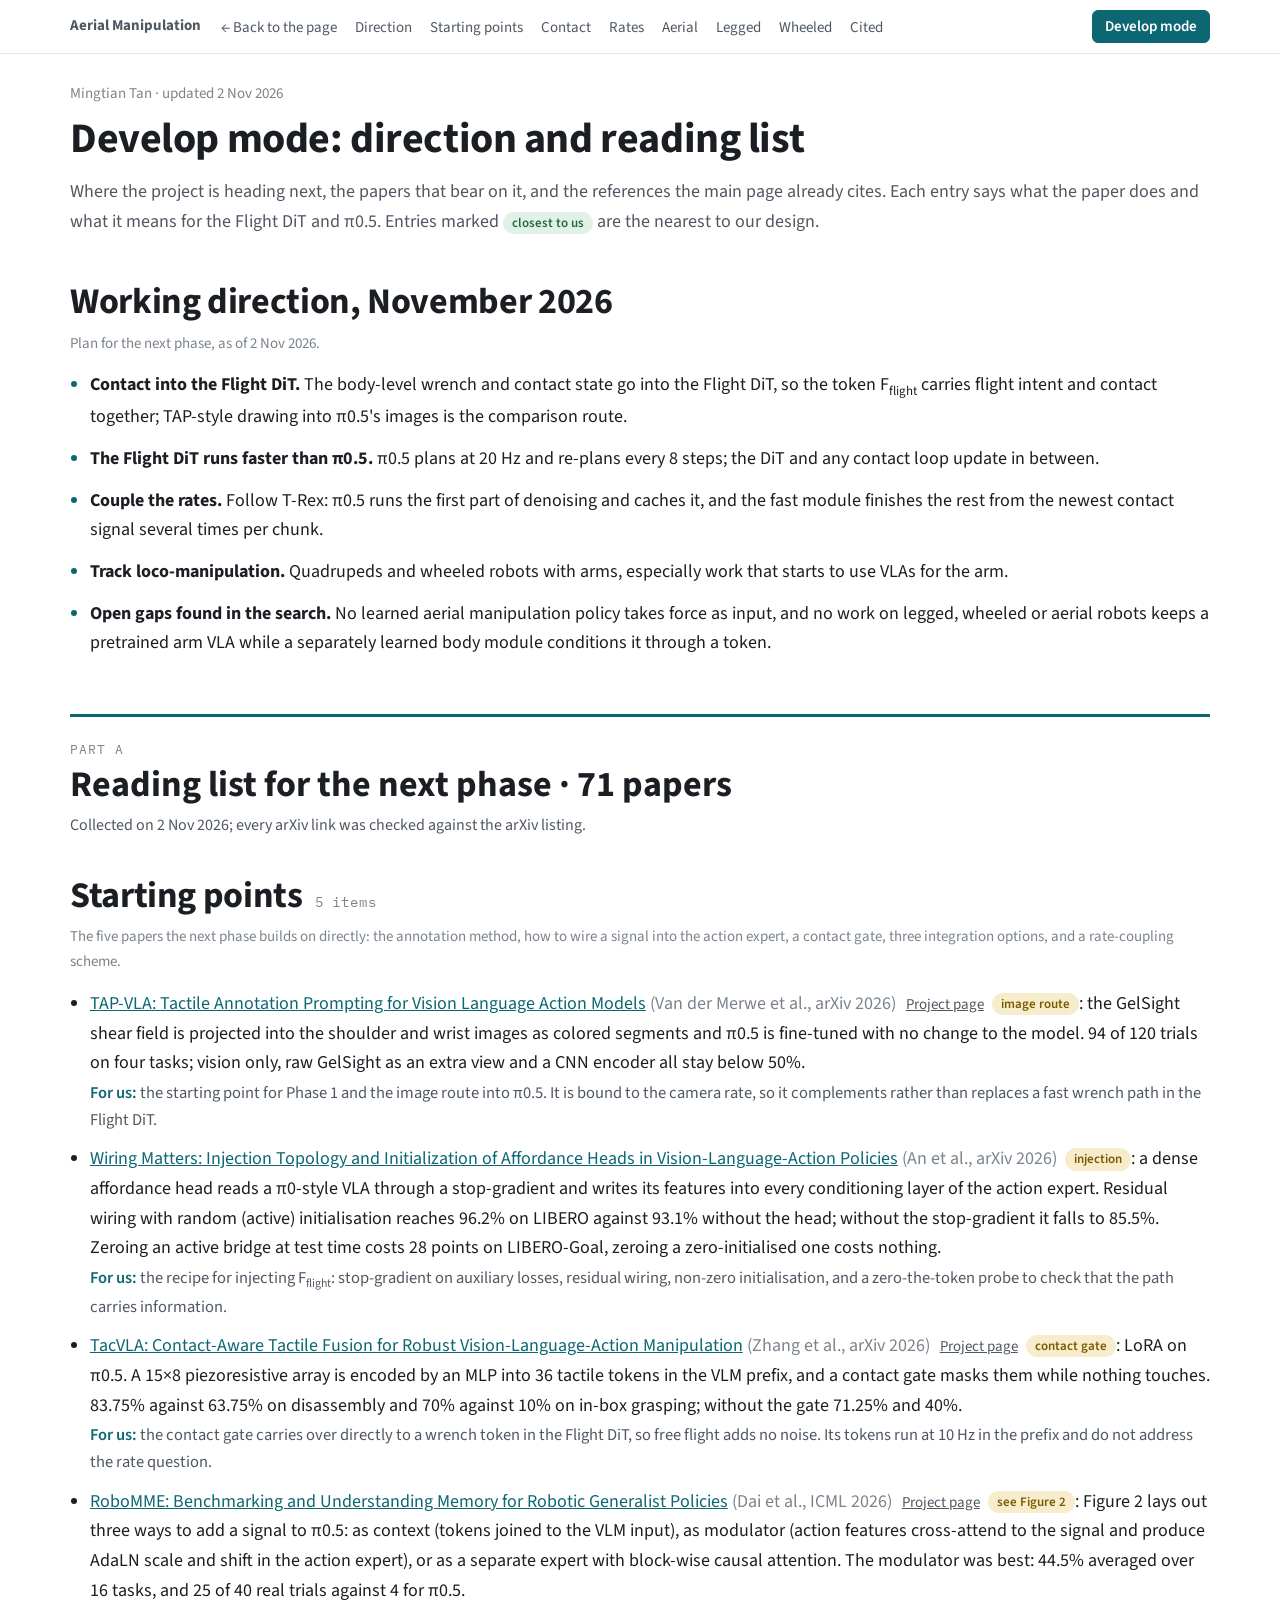
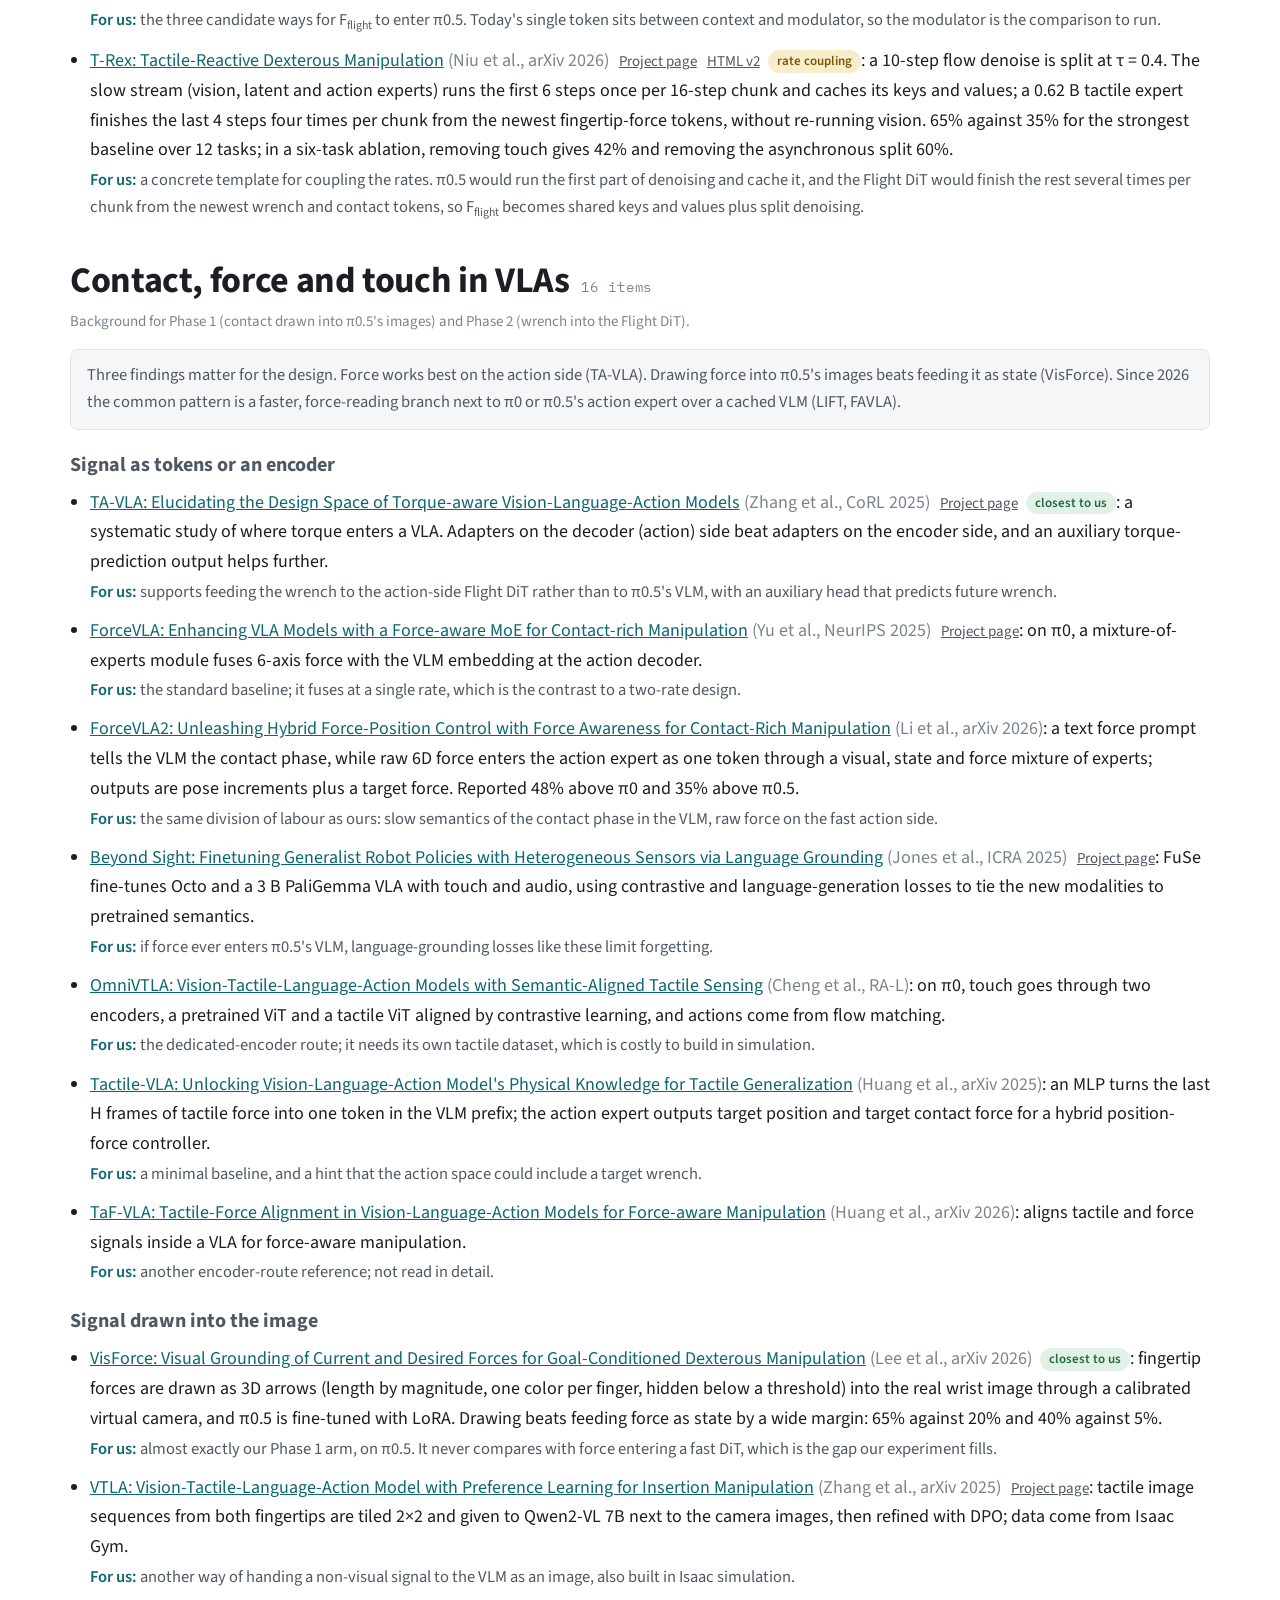
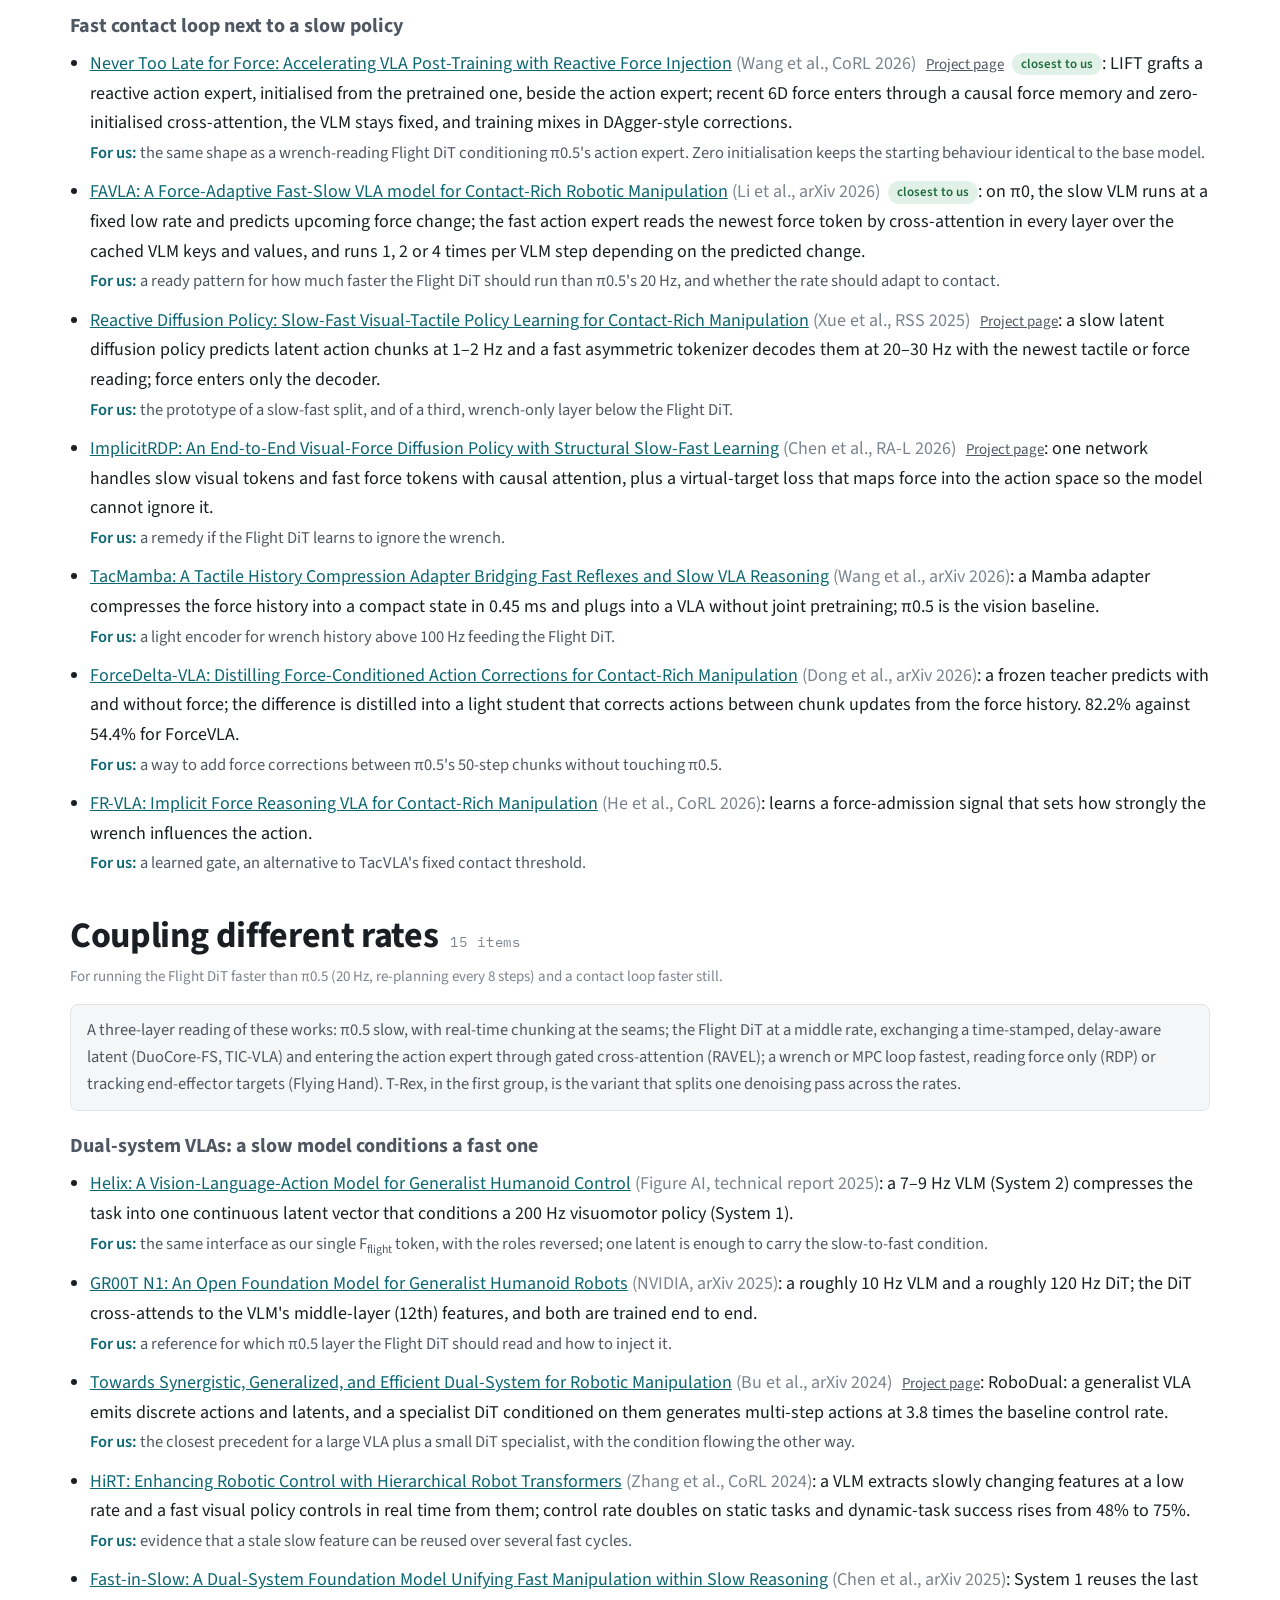
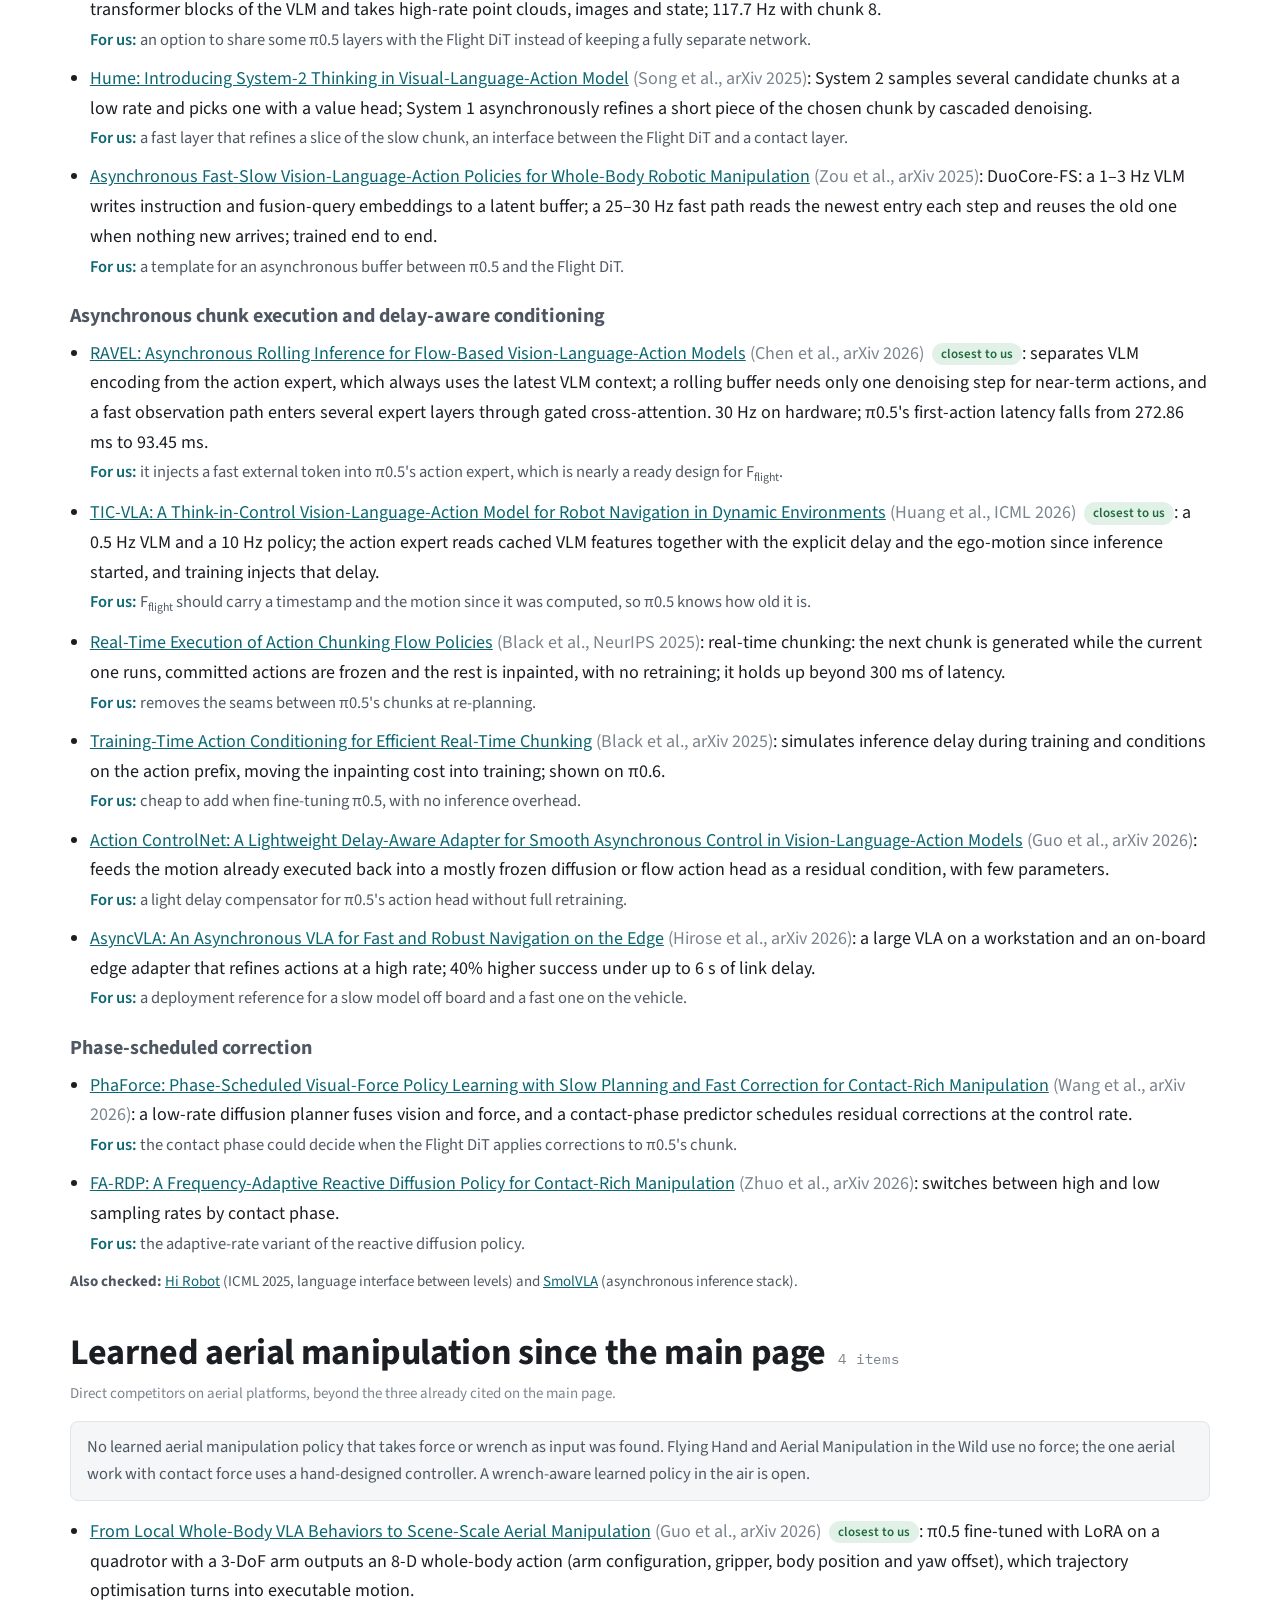
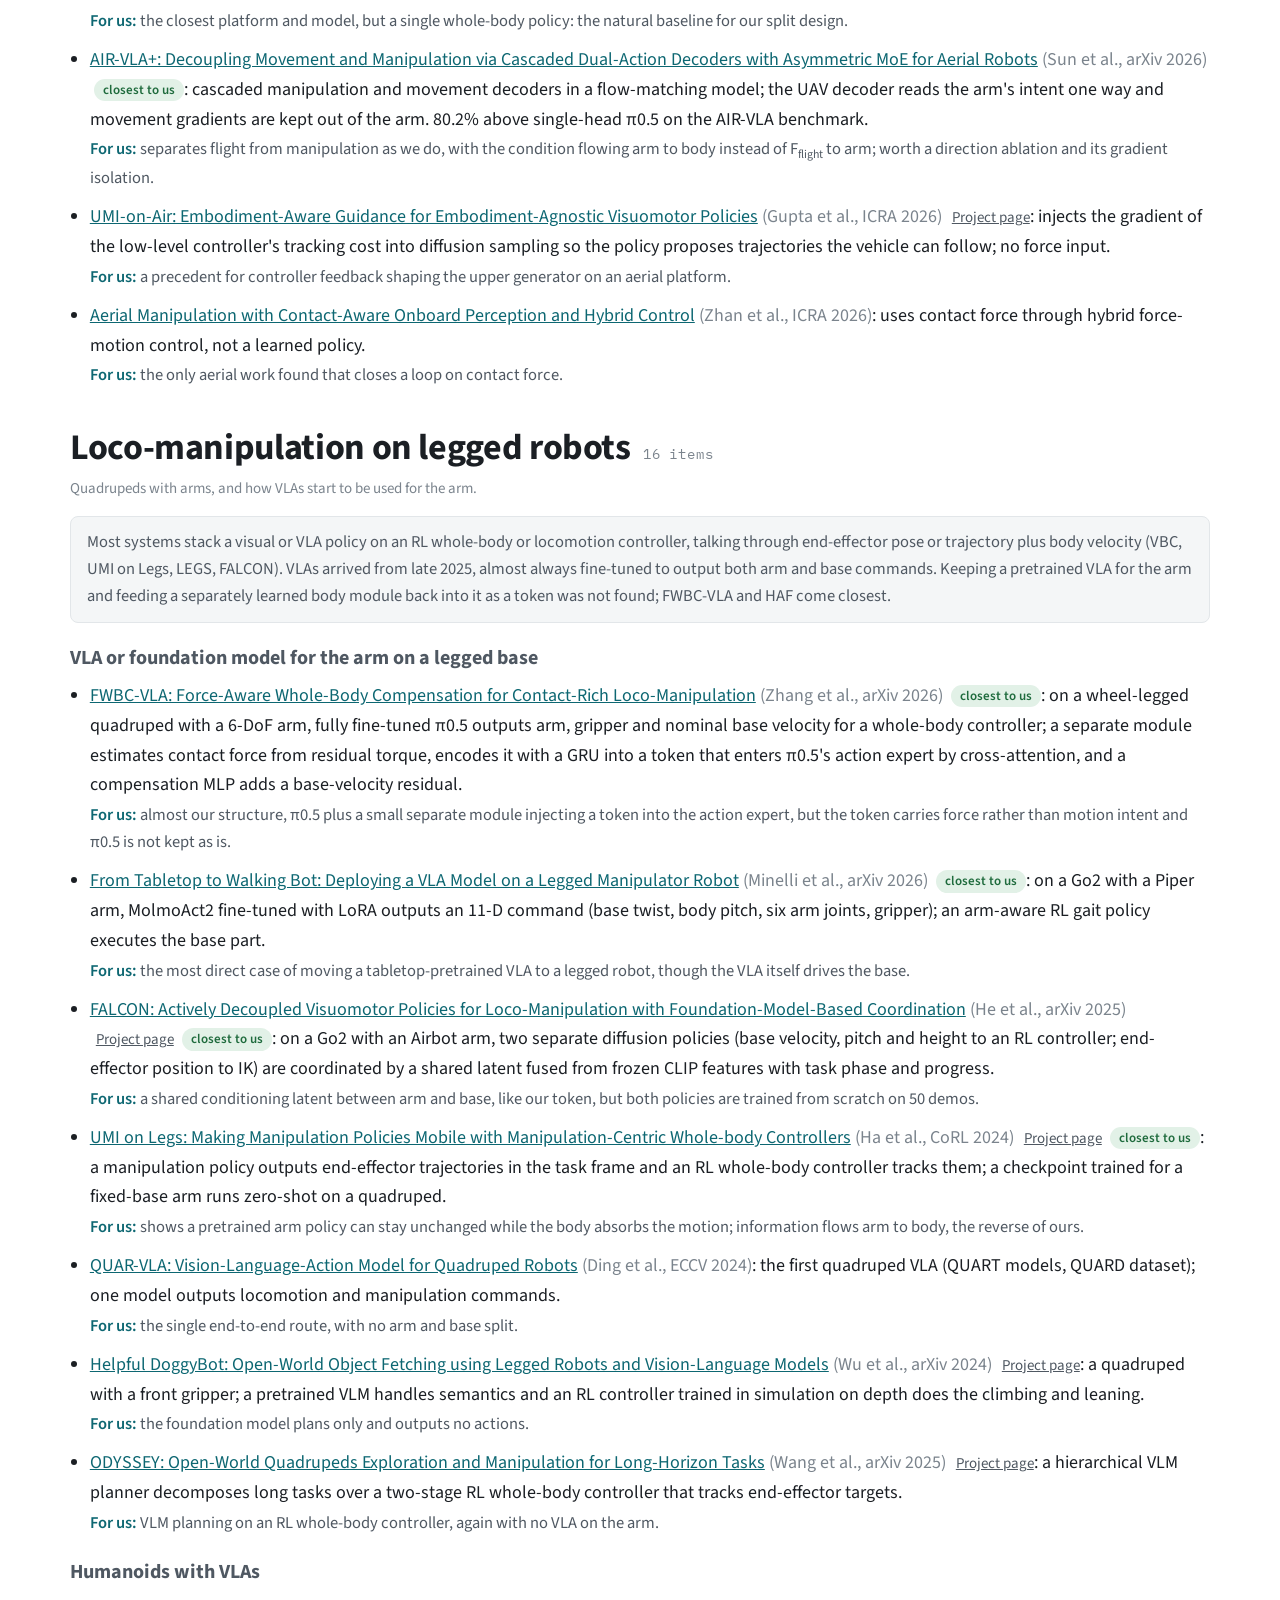
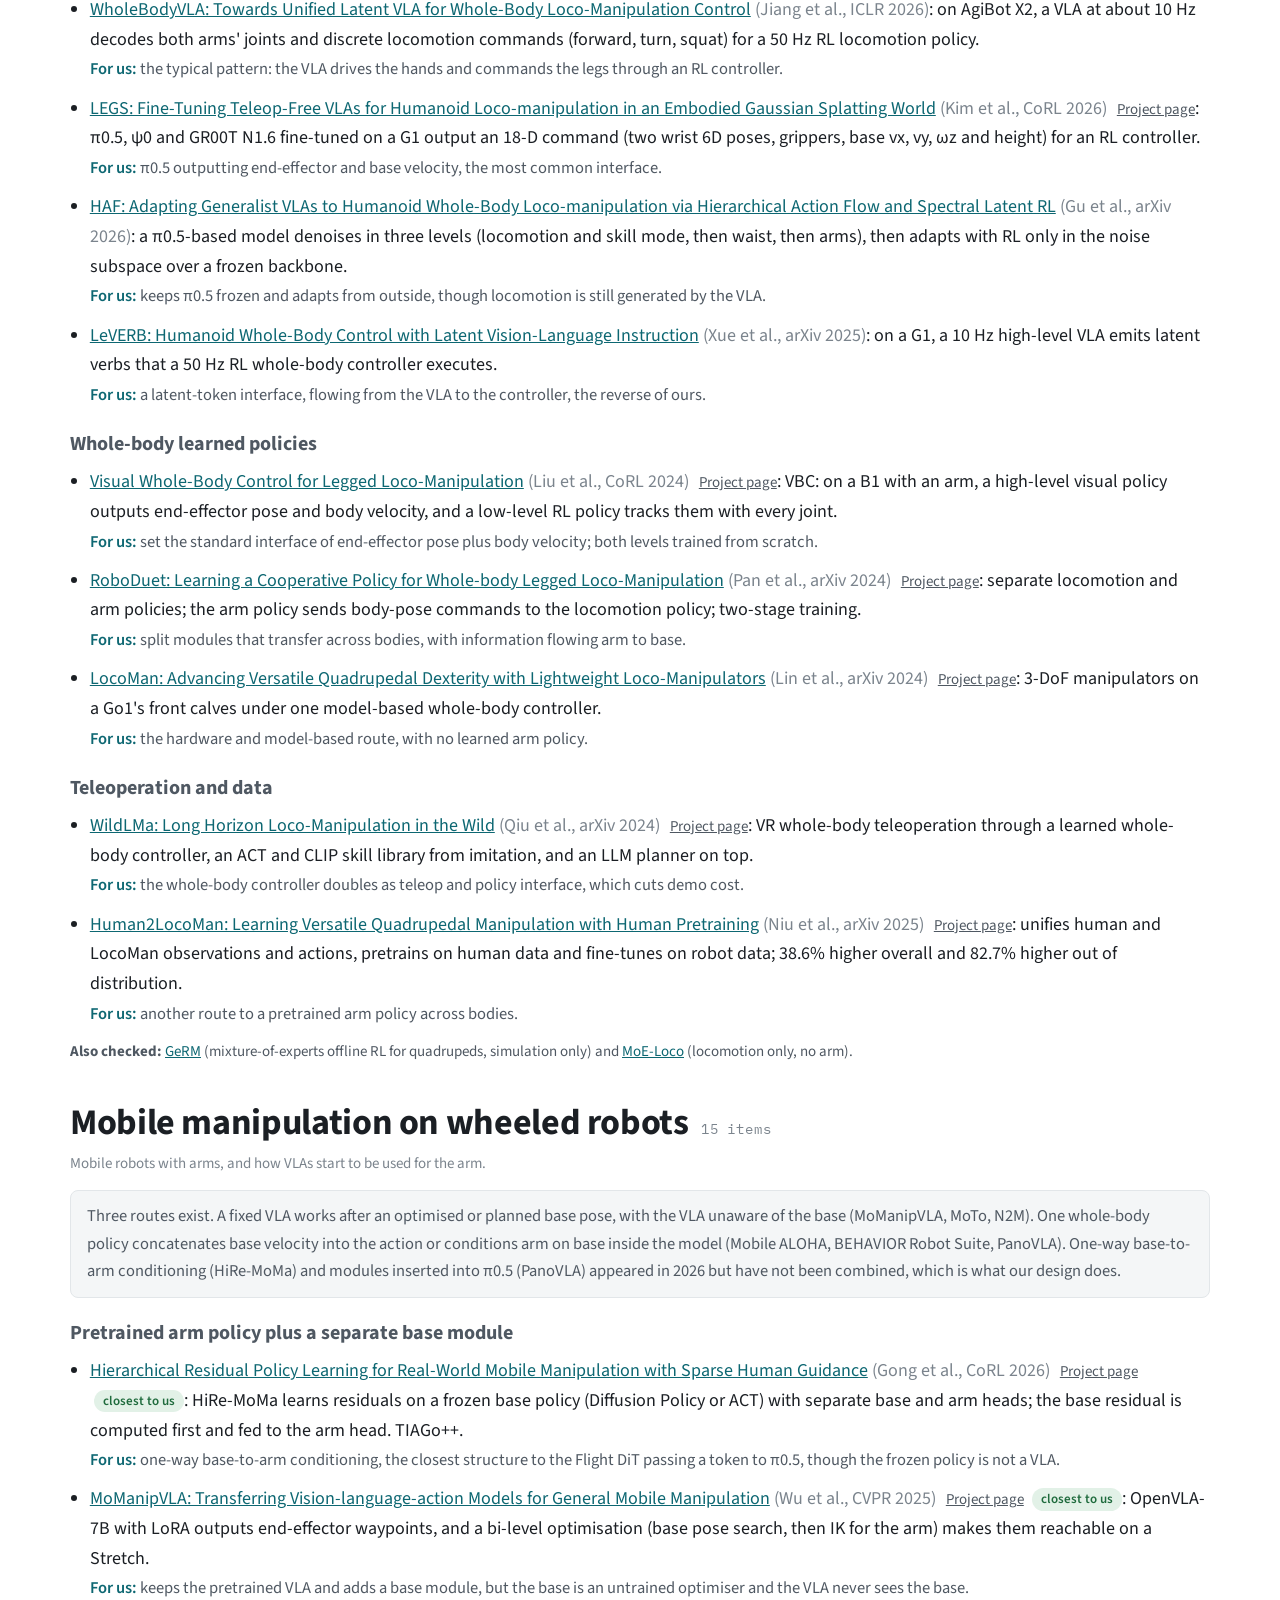
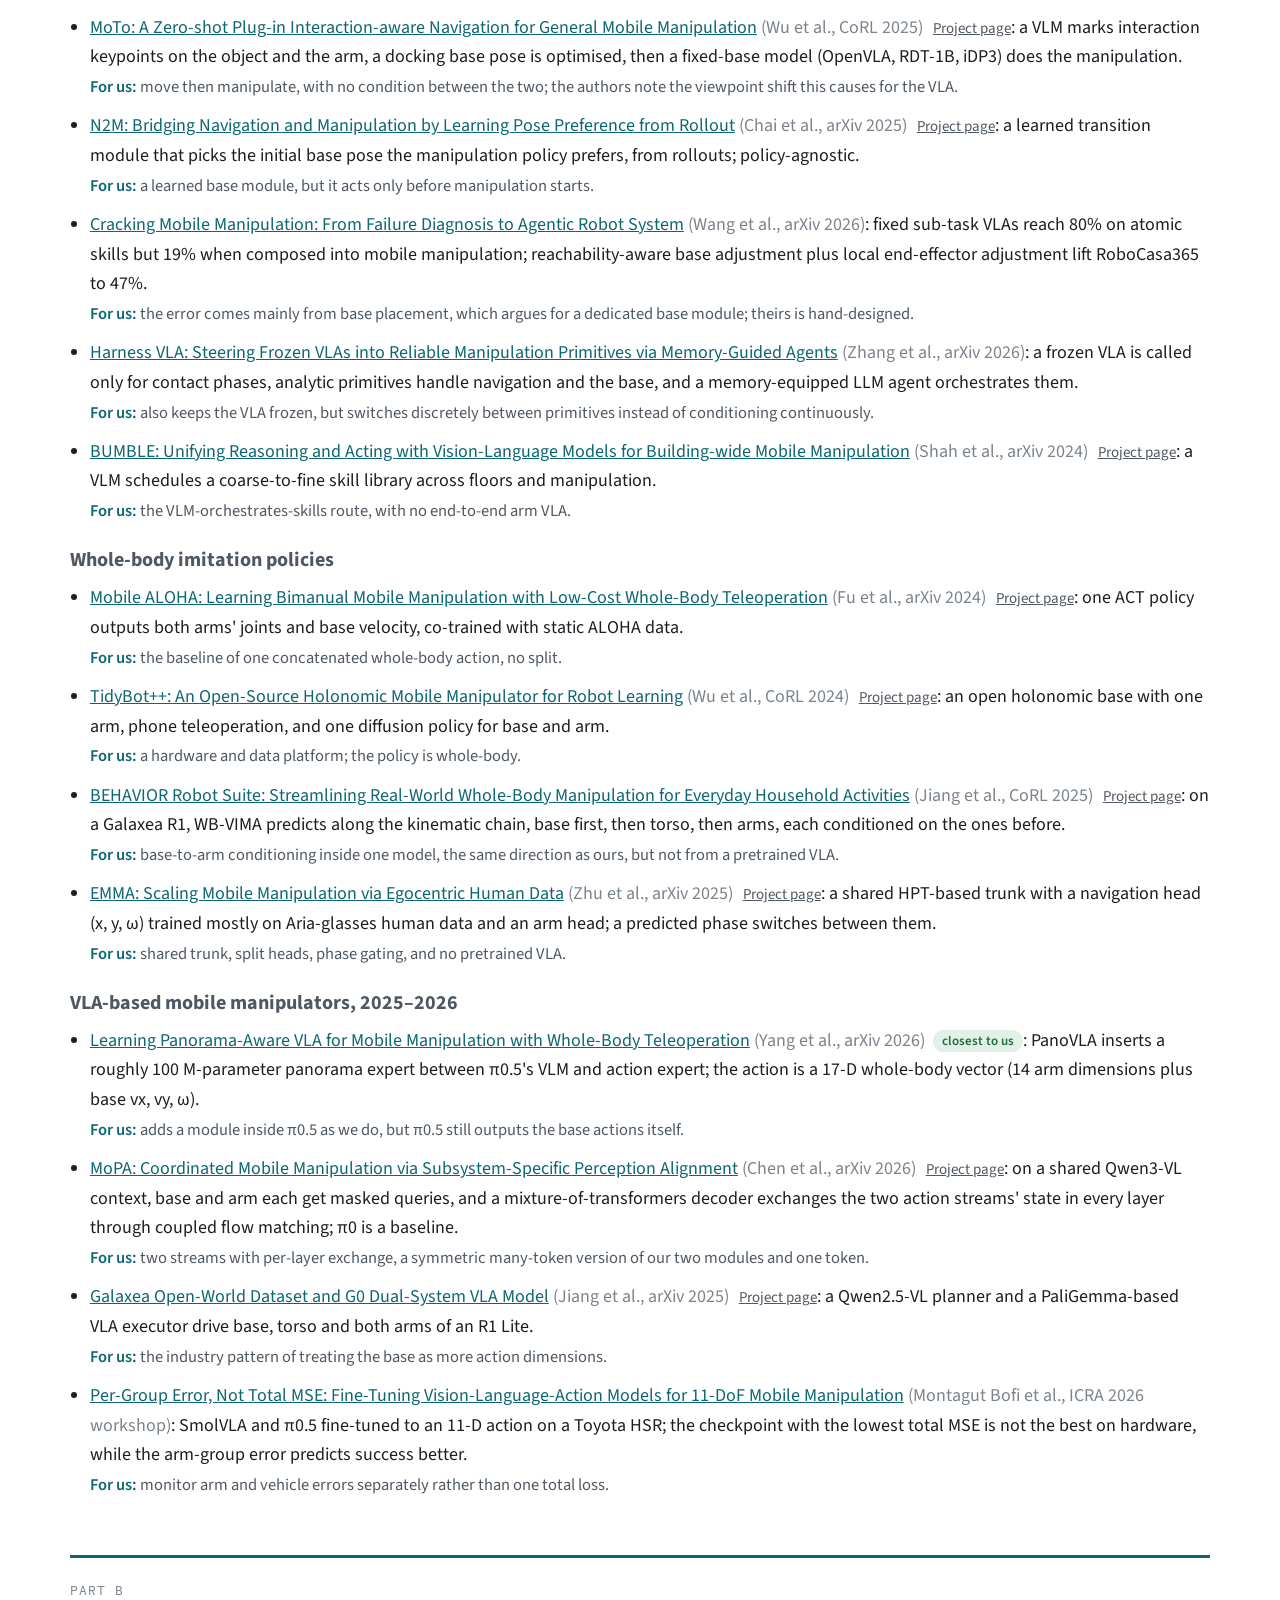
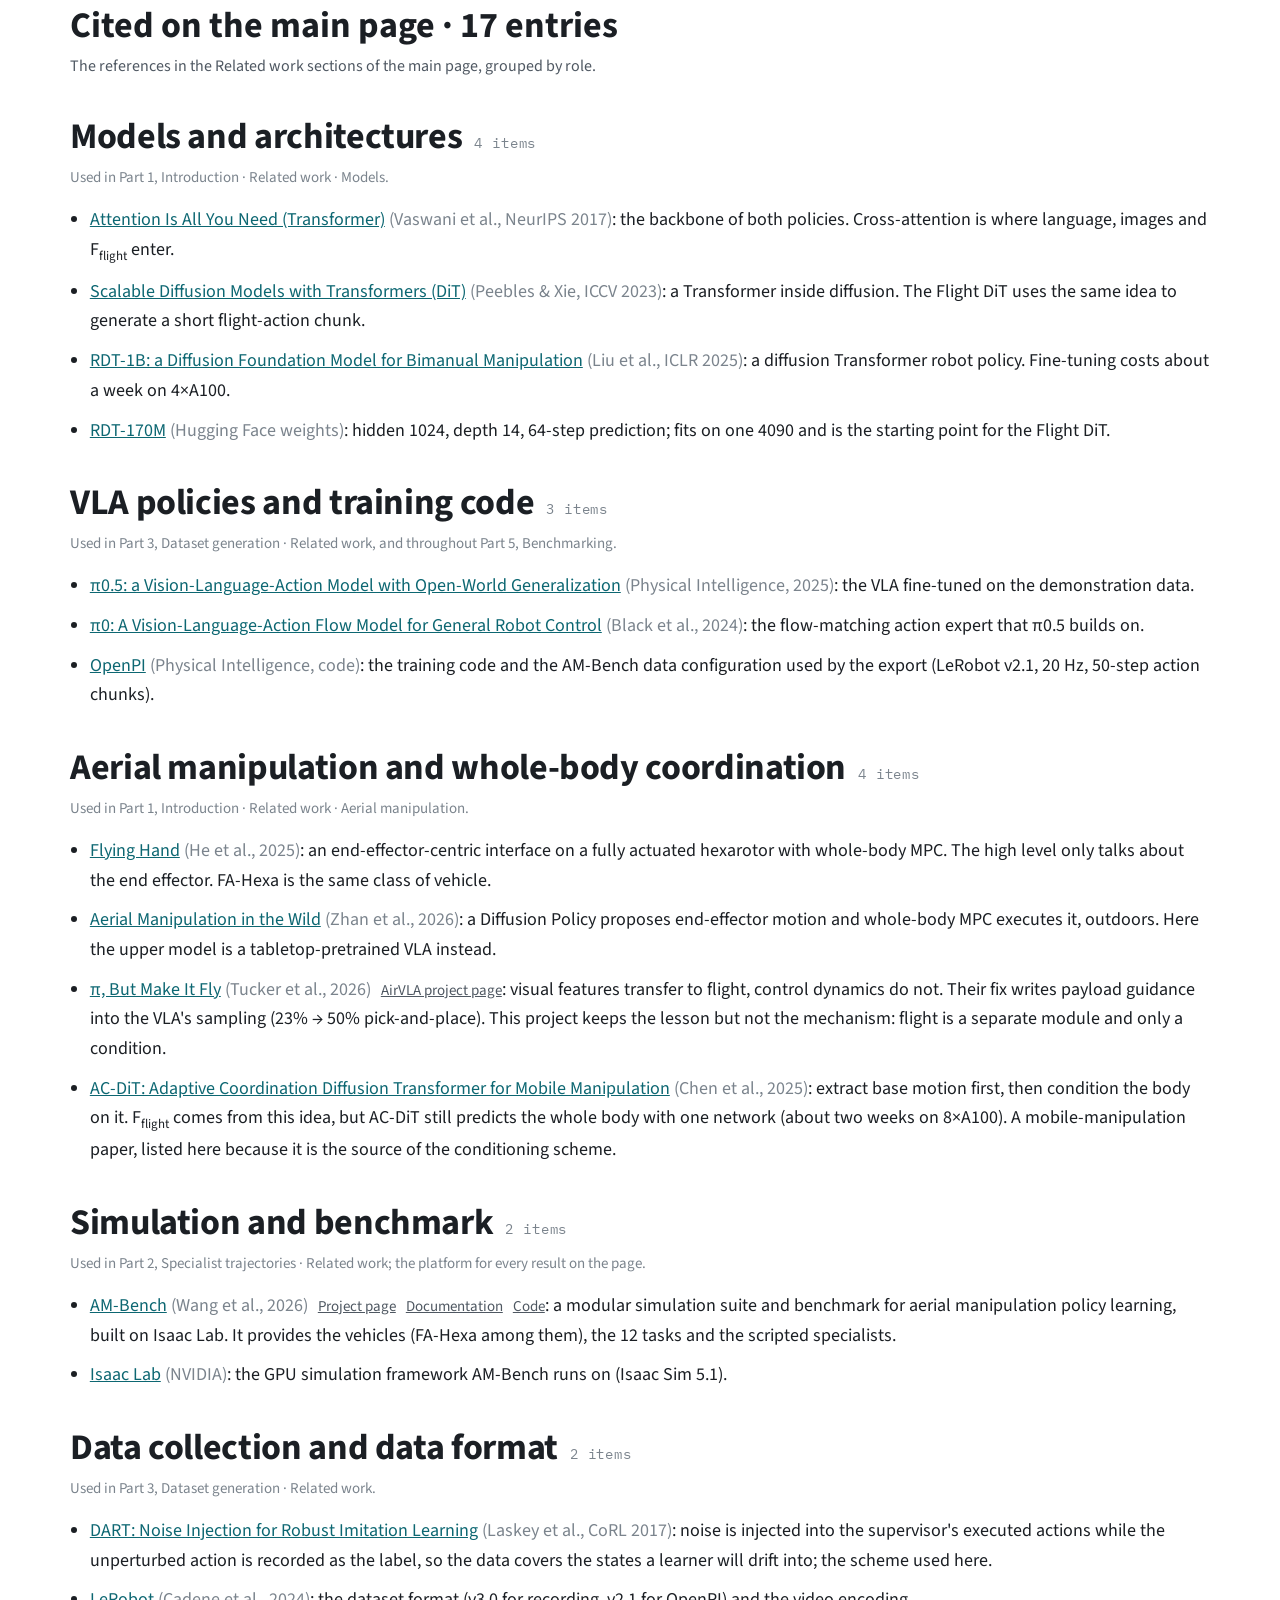
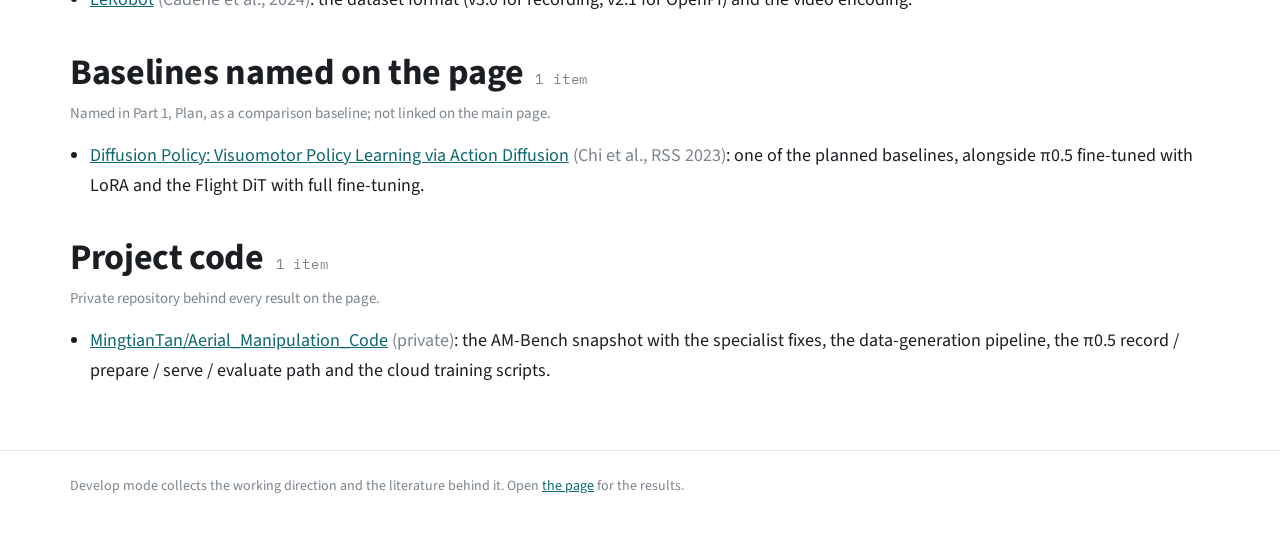
==== develop.html @ 32e48f4f "Develop mode: reading list page behind a nav button A "Develop mode" button at the right of the navi" ====
<!DOCTYPE html>
<html lang="en">
<head>
  <meta charset="utf-8">
  <meta name="viewport" content="width=device-width, initial-scale=1">
  <title>Develop mode · Aerial Manipulation reading list</title>
  <meta name="description" content="Working direction and reading list for the aerial manipulation project: starting points, contact and force in VLAs, multi-rate coupling, aerial, legged and wheeled loco-manipulation, and the references cited on the main page.">
  <link rel="icon" href="data:image/svg+xml,%3Csvg xmlns='http://www.w3.org/2000/svg' viewBox='0 0 32 32'%3E%3Crect fill='%23123a40' width='32' height='32' rx='6'/%3E%3Ccircle cx='16' cy='16' r='3' fill='%23ffffff'/%3E%3Cpath d='M6 16h6M20 16h6M16 6v6M16 20v6' stroke='%23cfe9ec' stroke-width='1.6'/%3E%3C/svg%3E">
  <link rel="preconnect" href="https://fonts.googleapis.com">
  <link rel="preconnect" href="https://fonts.gstatic.com" crossorigin>
  <link href="https://fonts.googleapis.com/css2?family=IBM+Plex+Mono:wght@400;500&family=Source+Sans+3:wght@400;600;700&display=swap" rel="stylesheet">
  <link rel="stylesheet" href="styles.css?v=20261102b">
</head>
<body>
  <header class="nav">
    <div class="nav-inner">
      <a class="brand" href="index.html">Aerial Manipulation</a>
      <ul>
        <li><a href="index.html">← Back to the page</a></li>
        <li><a href="#direction">Direction</a></li>
        <li><a href="#core">Starting points</a></li>
        <li><a href="#contact">Contact</a></li>
        <li><a href="#rates">Rates</a></li>
        <li><a href="#aerial">Aerial</a></li>
        <li><a href="#legged">Legged</a></li>
        <li><a href="#wheeled">Wheeled</a></li>
        <li><a href="#cited">Cited</a></li>
      </ul>
      <a class="nav-mode active" href="develop.html" aria-current="true">Develop mode</a>
    </div>
  </header>

  <main id="top">
    <div class="wrap title-block">
      <p class="byline">Mingtian Tan · updated 2 Nov 2026</p>
      <h1>Develop mode: direction and reading list</h1>
      <p class="dev-intro">Where the project is heading next, the papers that bear on it, and the references the main page already cites. Each entry says what the paper does and what it means for the Flight DiT and π0.5. Entries marked <span class="chip ok">closest to us</span> are the nearest to our design.</p>
    </div>

    <section class="dev-group" id="direction">
      <div class="wrap">
        <h2>Working direction, November 2026</h2>
        <p class="where">Plan for the next phase, as of 2 Nov 2026.</p>
        <ul class="points">
          <li><b>Contact into the Flight DiT.</b> The body-level wrench and contact state go into the Flight DiT, so the token F<sub>flight</sub> carries flight intent and contact together; TAP-style drawing into π0.5's images is the comparison route.</li>
          <li><b>The Flight DiT runs faster than π0.5.</b> π0.5 plans at 20 Hz and re-plans every 8 steps; the DiT and any contact loop update in between.</li>
          <li><b>Couple the rates.</b> Follow T-Rex: π0.5 runs the first part of denoising and caches it, and the fast module finishes the rest from the newest contact signal several times per chunk.</li>
          <li><b>Track loco-manipulation.</b> Quadrupeds and wheeled robots with arms, especially work that starts to use VLAs for the arm.</li>
          <li><b>Open gaps found in the search.</b> No learned aerial manipulation policy takes force as input, and no work on legged, wheeled or aerial robots keeps a pretrained arm VLA while a separately learned body module conditions it through a token.</li>
        </ul>
      </div>
    </section>

    <div class="wrap dev-part" id="reading">
      <p class="part-label">Part A</p>
      <p class="dev-part-title">Reading list for the next phase · 71 papers</p>
      <p class="dev-intro">Collected on 2 Nov 2026; every arXiv link was checked against the arXiv listing.</p>
    </div>

    <section class="dev-group" id="core">
      <div class="wrap">
        <h2>Starting points <span class="count">5 items</span></h2>
        <p class="where">The five papers the next phase builds on directly: the annotation method, how to wire a signal into the action expert, a contact gate, three integration options, and a rate-coupling scheme.</p>
        <ul class="refs">
          <li><a href="https://arxiv.org/abs/2606.29089">TAP-VLA: Tactile Annotation Prompting for Vision Language Action Models</a> <span>(Van der Merwe et al., arXiv 2026)</span> <span class="links"><a href="https://tap-vla.github.io/">Project page</a></span> <span class="chip part">image route</span>: the GelSight shear field is projected into the shoulder and wrist images as colored segments and π0.5 is fine-tuned with no change to the model. 94 of 120 trials on four tasks; vision only, raw GelSight as an extra view and a CNN encoder all stay below 50%. <span class="us"><b>For us:</b> the starting point for Phase 1 and the image route into π0.5. It is bound to the camera rate, so it complements rather than replaces a fast wrench path in the Flight DiT.</span></li>
          <li><a href="https://arxiv.org/abs/2610.06318">Wiring Matters: Injection Topology and Initialization of Affordance Heads in Vision-Language-Action Policies</a> <span>(An et al., arXiv 2026)</span> <span class="chip part">injection</span>: a dense affordance head reads a π0-style VLA through a stop-gradient and writes its features into every conditioning layer of the action expert. Residual wiring with random (active) initialisation reaches 96.2% on LIBERO against 93.1% without the head; without the stop-gradient it falls to 85.5%. Zeroing an active bridge at test time costs 28 points on LIBERO-Goal, zeroing a zero-initialised one costs nothing. <span class="us"><b>For us:</b> the recipe for injecting F<sub>flight</sub>: stop-gradient on auxiliary losses, residual wiring, non-zero initialisation, and a zero-the-token probe to check that the path carries information.</span></li>
          <li><a href="https://arxiv.org/abs/2603.12665">TacVLA: Contact-Aware Tactile Fusion for Robust Vision-Language-Action Manipulation</a> <span>(Zhang et al., arXiv 2026)</span> <span class="links"><a href="https://sites.google.com/view/tacvla">Project page</a></span> <span class="chip part">contact gate</span>: LoRA on π0.5. A 15×8 piezoresistive array is encoded by an MLP into 36 tactile tokens in the VLM prefix, and a contact gate masks them while nothing touches. 83.75% against 63.75% on disassembly and 70% against 10% on in-box grasping; without the gate 71.25% and 40%. <span class="us"><b>For us:</b> the contact gate carries over directly to a wrench token in the Flight DiT, so free flight adds no noise. Its tokens run at 10 Hz in the prefix and do not address the rate question.</span></li>
          <li><a href="https://arxiv.org/abs/2603.04639">RoboMME: Benchmarking and Understanding Memory for Robotic Generalist Policies</a> <span>(Dai et al., ICML 2026)</span> <span class="links"><a href="https://robomme.github.io">Project page</a></span> <span class="chip part">see Figure 2</span>: Figure 2 lays out three ways to add a signal to π0.5: as context (tokens joined to the VLM input), as modulator (action features cross-attend to the signal and produce AdaLN scale and shift in the action expert), or as a separate expert with block-wise causal attention. The modulator was best: 44.5% averaged over 16 tasks, and 25 of 40 real trials against 4 for π0.5. <span class="us"><b>For us:</b> the three candidate ways for F<sub>flight</sub> to enter π0.5. Today's single token sits between context and modulator, so the modulator is the comparison to run.</span></li>
          <li><a href="https://arxiv.org/abs/2606.17055">T-Rex: Tactile-Reactive Dexterous Manipulation</a> <span>(Niu et al., arXiv 2026)</span> <span class="links"><a href="https://tactile-rex.github.io/">Project page</a> <a href="https://arxiv.org/html/2606.17055v2">HTML v2</a></span> <span class="chip part">rate coupling</span>: a 10-step flow denoise is split at τ = 0.4. The slow stream (vision, latent and action experts) runs the first 6 steps once per 16-step chunk and caches its keys and values; a 0.62 B tactile expert finishes the last 4 steps four times per chunk from the newest fingertip-force tokens, without re-running vision. 65% against 35% for the strongest baseline over 12 tasks; in a six-task ablation, removing touch gives 42% and removing the asynchronous split 60%. <span class="us"><b>For us:</b> a concrete template for coupling the rates. π0.5 would run the first part of denoising and cache it, and the Flight DiT would finish the rest several times per chunk from the newest wrench and contact tokens, so F<sub>flight</sub> becomes shared keys and values plus split denoising.</span></li>
        </ul>
      </div>
    </section>
    <section class="dev-group" id="contact">
      <div class="wrap">
        <h2>Contact, force and touch in VLAs <span class="count">16 items</span></h2>
        <p class="where">Background for Phase 1 (contact drawn into π0.5's images) and Phase 2 (wrench into the Flight DiT).</p>
        <p class="dev-summary">Three findings matter for the design. Force works best on the action side (TA-VLA). Drawing force into π0.5's images beats feeding it as state (VisForce). Since 2026 the common pattern is a faster, force-reading branch next to π0 or π0.5's action expert over a cached VLM (LIFT, FAVLA).</p>
        <h3>Signal as tokens or an encoder</h3>
        <ul class="refs">
          <li><a href="https://arxiv.org/abs/2509.07962">TA-VLA: Elucidating the Design Space of Torque-aware Vision-Language-Action Models</a> <span>(Zhang et al., CoRL 2025)</span> <span class="links"><a href="https://zzongzheng0918.github.io/Torque-Aware-VLA.github.io/">Project page</a></span> <span class="chip ok">closest to us</span>: a systematic study of where torque enters a VLA. Adapters on the decoder (action) side beat adapters on the encoder side, and an auxiliary torque-prediction output helps further. <span class="us"><b>For us:</b> supports feeding the wrench to the action-side Flight DiT rather than to π0.5's VLM, with an auxiliary head that predicts future wrench.</span></li>
          <li><a href="https://arxiv.org/abs/2505.22159">ForceVLA: Enhancing VLA Models with a Force-aware MoE for Contact-rich Manipulation</a> <span>(Yu et al., NeurIPS 2025)</span> <span class="links"><a href="https://sites.google.com/view/forcevla2025">Project page</a></span>: on π0, a mixture-of-experts module fuses 6-axis force with the VLM embedding at the action decoder. <span class="us"><b>For us:</b> the standard baseline; it fuses at a single rate, which is the contrast to a two-rate design.</span></li>
          <li><a href="https://arxiv.org/abs/2603.15169">ForceVLA2: Unleashing Hybrid Force-Position Control with Force Awareness for Contact-Rich Manipulation</a> <span>(Li et al., arXiv 2026)</span>: a text force prompt tells the VLM the contact phase, while raw 6D force enters the action expert as one token through a visual, state and force mixture of experts; outputs are pose increments plus a target force. Reported 48% above π0 and 35% above π0.5. <span class="us"><b>For us:</b> the same division of labour as ours: slow semantics of the contact phase in the VLM, raw force on the fast action side.</span></li>
          <li><a href="https://arxiv.org/abs/2501.04693">Beyond Sight: Finetuning Generalist Robot Policies with Heterogeneous Sensors via Language Grounding</a> <span>(Jones et al., ICRA 2025)</span> <span class="links"><a href="https://fuse-model.github.io">Project page</a></span>: FuSe fine-tunes Octo and a 3 B PaliGemma VLA with touch and audio, using contrastive and language-generation losses to tie the new modalities to pretrained semantics. <span class="us"><b>For us:</b> if force ever enters π0.5's VLM, language-grounding losses like these limit forgetting.</span></li>
          <li><a href="https://arxiv.org/abs/2508.08706">OmniVTLA: Vision-Tactile-Language-Action Models with Semantic-Aligned Tactile Sensing</a> <span>(Cheng et al., RA-L)</span>: on π0, touch goes through two encoders, a pretrained ViT and a tactile ViT aligned by contrastive learning, and actions come from flow matching. <span class="us"><b>For us:</b> the dedicated-encoder route; it needs its own tactile dataset, which is costly to build in simulation.</span></li>
          <li><a href="https://arxiv.org/abs/2507.09160">Tactile-VLA: Unlocking Vision-Language-Action Model's Physical Knowledge for Tactile Generalization</a> <span>(Huang et al., arXiv 2025)</span>: an MLP turns the last H frames of tactile force into one token in the VLM prefix; the action expert outputs target position and target contact force for a hybrid position-force controller. <span class="us"><b>For us:</b> a minimal baseline, and a hint that the action space could include a target wrench.</span></li>
          <li><a href="https://arxiv.org/abs/2601.20321">TaF-VLA: Tactile-Force Alignment in Vision-Language-Action Models for Force-aware Manipulation</a> <span>(Huang et al., arXiv 2026)</span>: aligns tactile and force signals inside a VLA for force-aware manipulation. <span class="us"><b>For us:</b> another encoder-route reference; not read in detail.</span></li>
        </ul>
        <h3>Signal drawn into the image</h3>
        <ul class="refs">
          <li><a href="https://arxiv.org/abs/2609.25785">VisForce: Visual Grounding of Current and Desired Forces for Goal-Conditioned Dexterous Manipulation</a> <span>(Lee et al., arXiv 2026)</span> <span class="chip ok">closest to us</span>: fingertip forces are drawn as 3D arrows (length by magnitude, one color per finger, hidden below a threshold) into the real wrist image through a calibrated virtual camera, and π0.5 is fine-tuned with LoRA. Drawing beats feeding force as state by a wide margin: 65% against 20% and 40% against 5%. <span class="us"><b>For us:</b> almost exactly our Phase 1 arm, on π0.5. It never compares with force entering a fast DiT, which is the gap our experiment fills.</span></li>
          <li><a href="https://arxiv.org/abs/2505.09577">VTLA: Vision-Tactile-Language-Action Model with Preference Learning for Insertion Manipulation</a> <span>(Zhang et al., arXiv 2025)</span> <span class="links"><a href="https://sites.google.com/view/vtla">Project page</a></span>: tactile image sequences from both fingertips are tiled 2×2 and given to Qwen2-VL 7B next to the camera images, then refined with DPO; data come from Isaac Gym. <span class="us"><b>For us:</b> another way of handing a non-visual signal to the VLM as an image, also built in Isaac simulation.</span></li>
        </ul>
        <h3>Fast contact loop next to a slow policy</h3>
        <ul class="refs">
          <li><a href="https://arxiv.org/abs/2607.14236">Never Too Late for Force: Accelerating VLA Post-Training with Reactive Force Injection</a> <span>(Wang et al., CoRL 2026)</span> <span class="links"><a href="https://lift-policy.github.io/">Project page</a></span> <span class="chip ok">closest to us</span>: LIFT grafts a reactive action expert, initialised from the pretrained one, beside the action expert; recent 6D force enters through a causal force memory and zero-initialised cross-attention, the VLM stays fixed, and training mixes in DAgger-style corrections. <span class="us"><b>For us:</b> the same shape as a wrench-reading Flight DiT conditioning π0.5's action expert. Zero initialisation keeps the starting behaviour identical to the base model.</span></li>
          <li><a href="https://arxiv.org/abs/2602.23648">FAVLA: A Force-Adaptive Fast-Slow VLA model for Contact-Rich Robotic Manipulation</a> <span>(Li et al., arXiv 2026)</span> <span class="chip ok">closest to us</span>: on π0, the slow VLM runs at a fixed low rate and predicts upcoming force change; the fast action expert reads the newest force token by cross-attention in every layer over the cached VLM keys and values, and runs 1, 2 or 4 times per VLM step depending on the predicted change. <span class="us"><b>For us:</b> a ready pattern for how much faster the Flight DiT should run than π0.5's 20 Hz, and whether the rate should adapt to contact.</span></li>
          <li><a href="https://arxiv.org/abs/2503.02881">Reactive Diffusion Policy: Slow-Fast Visual-Tactile Policy Learning for Contact-Rich Manipulation</a> <span>(Xue et al., RSS 2025)</span> <span class="links"><a href="https://reactive-diffusion-policy.github.io">Project page</a></span>: a slow latent diffusion policy predicts latent action chunks at 1–2 Hz and a fast asymmetric tokenizer decodes them at 20–30 Hz with the newest tactile or force reading; force enters only the decoder. <span class="us"><b>For us:</b> the prototype of a slow-fast split, and of a third, wrench-only layer below the Flight DiT.</span></li>
          <li><a href="https://arxiv.org/abs/2512.10946">ImplicitRDP: An End-to-End Visual-Force Diffusion Policy with Structural Slow-Fast Learning</a> <span>(Chen et al., RA-L 2026)</span> <span class="links"><a href="https://implicit-rdp.github.io">Project page</a></span>: one network handles slow visual tokens and fast force tokens with causal attention, plus a virtual-target loss that maps force into the action space so the model cannot ignore it. <span class="us"><b>For us:</b> a remedy if the Flight DiT learns to ignore the wrench.</span></li>
          <li><a href="https://arxiv.org/abs/2603.01700">TacMamba: A Tactile History Compression Adapter Bridging Fast Reflexes and Slow VLA Reasoning</a> <span>(Wang et al., arXiv 2026)</span>: a Mamba adapter compresses the force history into a compact state in 0.45 ms and plugs into a VLA without joint pretraining; π0.5 is the vision baseline. <span class="us"><b>For us:</b> a light encoder for wrench history above 100 Hz feeding the Flight DiT.</span></li>
          <li><a href="https://arxiv.org/abs/2609.18242">ForceDelta-VLA: Distilling Force-Conditioned Action Corrections for Contact-Rich Manipulation</a> <span>(Dong et al., arXiv 2026)</span>: a frozen teacher predicts with and without force; the difference is distilled into a light student that corrects actions between chunk updates from the force history. 82.2% against 54.4% for ForceVLA. <span class="us"><b>For us:</b> a way to add force corrections between π0.5's 50-step chunks without touching π0.5.</span></li>
          <li><a href="https://arxiv.org/abs/2610.25981">FR-VLA: Implicit Force Reasoning VLA for Contact-Rich Manipulation</a> <span>(He et al., CoRL 2026)</span>: learns a force-admission signal that sets how strongly the wrench influences the action. <span class="us"><b>For us:</b> a learned gate, an alternative to TacVLA's fixed contact threshold.</span></li>
        </ul>
      </div>
    </section>
    <section class="dev-group" id="rates">
      <div class="wrap">
        <h2>Coupling different rates <span class="count">15 items</span></h2>
        <p class="where">For running the Flight DiT faster than π0.5 (20 Hz, re-planning every 8 steps) and a contact loop faster still.</p>
        <p class="dev-summary">A three-layer reading of these works: π0.5 slow, with real-time chunking at the seams; the Flight DiT at a middle rate, exchanging a time-stamped, delay-aware latent (DuoCore-FS, TIC-VLA) and entering the action expert through gated cross-attention (RAVEL); a wrench or MPC loop fastest, reading force only (RDP) or tracking end-effector targets (Flying Hand). T-Rex, in the first group, is the variant that splits one denoising pass across the rates.</p>
        <h3>Dual-system VLAs: a slow model conditions a fast one</h3>
        <ul class="refs">
          <li><a href="https://www.figure.ai/news/helix">Helix: A Vision-Language-Action Model for Generalist Humanoid Control</a> <span>(Figure AI, technical report 2025)</span>: a 7–9 Hz VLM (System 2) compresses the task into one continuous latent vector that conditions a 200 Hz visuomotor policy (System 1). <span class="us"><b>For us:</b> the same interface as our single F<sub>flight</sub> token, with the roles reversed; one latent is enough to carry the slow-to-fast condition.</span></li>
          <li><a href="https://arxiv.org/abs/2503.14734">GR00T N1: An Open Foundation Model for Generalist Humanoid Robots</a> <span>(NVIDIA, arXiv 2025)</span>: a roughly 10 Hz VLM and a roughly 120 Hz DiT; the DiT cross-attends to the VLM's middle-layer (12th) features, and both are trained end to end. <span class="us"><b>For us:</b> a reference for which π0.5 layer the Flight DiT should read and how to inject it.</span></li>
          <li><a href="https://arxiv.org/abs/2410.08001">Towards Synergistic, Generalized, and Efficient Dual-System for Robotic Manipulation</a> <span>(Bu et al., arXiv 2024)</span> <span class="links"><a href="https://opendrivelab.com/RoboDual/">Project page</a></span>: RoboDual: a generalist VLA emits discrete actions and latents, and a specialist DiT conditioned on them generates multi-step actions at 3.8 times the baseline control rate. <span class="us"><b>For us:</b> the closest precedent for a large VLA plus a small DiT specialist, with the condition flowing the other way.</span></li>
          <li><a href="https://arxiv.org/abs/2410.05273">HiRT: Enhancing Robotic Control with Hierarchical Robot Transformers</a> <span>(Zhang et al., CoRL 2024)</span>: a VLM extracts slowly changing features at a low rate and a fast visual policy controls in real time from them; control rate doubles on static tasks and dynamic-task success rises from 48% to 75%. <span class="us"><b>For us:</b> evidence that a stale slow feature can be reused over several fast cycles.</span></li>
          <li><a href="https://arxiv.org/abs/2506.01953">Fast-in-Slow: A Dual-System Foundation Model Unifying Fast Manipulation within Slow Reasoning</a> <span>(Chen et al., arXiv 2025)</span>: System 1 reuses the last transformer blocks of the VLM and takes high-rate point clouds, images and state; 117.7 Hz with chunk 8. <span class="us"><b>For us:</b> an option to share some π0.5 layers with the Flight DiT instead of keeping a fully separate network.</span></li>
          <li><a href="https://arxiv.org/abs/2505.21432">Hume: Introducing System-2 Thinking in Visual-Language-Action Model</a> <span>(Song et al., arXiv 2025)</span>: System 2 samples several candidate chunks at a low rate and picks one with a value head; System 1 asynchronously refines a short piece of the chosen chunk by cascaded denoising. <span class="us"><b>For us:</b> a fast layer that refines a slice of the slow chunk, an interface between the Flight DiT and a contact layer.</span></li>
          <li><a href="https://arxiv.org/abs/2512.20188">Asynchronous Fast-Slow Vision-Language-Action Policies for Whole-Body Robotic Manipulation</a> <span>(Zou et al., arXiv 2025)</span>: DuoCore-FS: a 1–3 Hz VLM writes instruction and fusion-query embeddings to a latent buffer; a 25–30 Hz fast path reads the newest entry each step and reuses the old one when nothing new arrives; trained end to end. <span class="us"><b>For us:</b> a template for an asynchronous buffer between π0.5 and the Flight DiT.</span></li>
        </ul>
        <h3>Asynchronous chunk execution and delay-aware conditioning</h3>
        <ul class="refs">
          <li><a href="https://arxiv.org/abs/2609.34170">RAVEL: Asynchronous Rolling Inference for Flow-Based Vision-Language-Action Models</a> <span>(Chen et al., arXiv 2026)</span> <span class="chip ok">closest to us</span>: separates VLM encoding from the action expert, which always uses the latest VLM context; a rolling buffer needs only one denoising step for near-term actions, and a fast observation path enters several expert layers through gated cross-attention. 30 Hz on hardware; π0.5's first-action latency falls from 272.86 ms to 93.45 ms. <span class="us"><b>For us:</b> it injects a fast external token into π0.5's action expert, which is nearly a ready design for F<sub>flight</sub>.</span></li>
          <li><a href="https://arxiv.org/abs/2602.02459">TIC-VLA: A Think-in-Control Vision-Language-Action Model for Robot Navigation in Dynamic Environments</a> <span>(Huang et al., ICML 2026)</span> <span class="chip ok">closest to us</span>: a 0.5 Hz VLM and a 10 Hz policy; the action expert reads cached VLM features together with the explicit delay and the ego-motion since inference started, and training injects that delay. <span class="us"><b>For us:</b> F<sub>flight</sub> should carry a timestamp and the motion since it was computed, so π0.5 knows how old it is.</span></li>
          <li><a href="https://arxiv.org/abs/2506.07339">Real-Time Execution of Action Chunking Flow Policies</a> <span>(Black et al., NeurIPS 2025)</span>: real-time chunking: the next chunk is generated while the current one runs, committed actions are frozen and the rest is inpainted, with no retraining; it holds up beyond 300 ms of latency. <span class="us"><b>For us:</b> removes the seams between π0.5's chunks at re-planning.</span></li>
          <li><a href="https://arxiv.org/abs/2512.05964">Training-Time Action Conditioning for Efficient Real-Time Chunking</a> <span>(Black et al., arXiv 2025)</span>: simulates inference delay during training and conditions on the action prefix, moving the inpainting cost into training; shown on π0.6. <span class="us"><b>For us:</b> cheap to add when fine-tuning π0.5, with no inference overhead.</span></li>
          <li><a href="https://arxiv.org/abs/2606.25985">Action ControlNet: A Lightweight Delay-Aware Adapter for Smooth Asynchronous Control in Vision-Language-Action Models</a> <span>(Guo et al., arXiv 2026)</span>: feeds the motion already executed back into a mostly frozen diffusion or flow action head as a residual condition, with few parameters. <span class="us"><b>For us:</b> a light delay compensator for π0.5's action head without full retraining.</span></li>
          <li><a href="https://arxiv.org/abs/2602.13476">AsyncVLA: An Asynchronous VLA for Fast and Robust Navigation on the Edge</a> <span>(Hirose et al., arXiv 2026)</span>: a large VLA on a workstation and an on-board edge adapter that refines actions at a high rate; 40% higher success under up to 6 s of link delay. <span class="us"><b>For us:</b> a deployment reference for a slow model off board and a fast one on the vehicle.</span></li>
        </ul>
        <h3>Phase-scheduled correction</h3>
        <ul class="refs">
          <li><a href="https://arxiv.org/abs/2603.08342">PhaForce: Phase-Scheduled Visual-Force Policy Learning with Slow Planning and Fast Correction for Contact-Rich Manipulation</a> <span>(Wang et al., arXiv 2026)</span>: a low-rate diffusion planner fuses vision and force, and a contact-phase predictor schedules residual corrections at the control rate. <span class="us"><b>For us:</b> the contact phase could decide when the Flight DiT applies corrections to π0.5's chunk.</span></li>
          <li><a href="https://arxiv.org/abs/2607.28596">FA-RDP: A Frequency-Adaptive Reactive Diffusion Policy for Contact-Rich Manipulation</a> <span>(Zhuo et al., arXiv 2026)</span>: switches between high and low sampling rates by contact phase. <span class="us"><b>For us:</b> the adaptive-rate variant of the reactive diffusion policy.</span></li>
        </ul>
        <p class="note"><b>Also checked:</b> <a href="https://arxiv.org/abs/2502.19417">Hi Robot</a> (ICML 2025, language interface between levels) and <a href="https://arxiv.org/abs/2506.01844">SmolVLA</a> (asynchronous inference stack).</p>
      </div>
    </section>
    <section class="dev-group" id="aerial">
      <div class="wrap">
        <h2>Learned aerial manipulation since the main page <span class="count">4 items</span></h2>
        <p class="where">Direct competitors on aerial platforms, beyond the three already cited on the main page.</p>
        <p class="dev-summary">No learned aerial manipulation policy that takes force or wrench as input was found. Flying Hand and Aerial Manipulation in the Wild use no force; the one aerial work with contact force uses a hand-designed controller. A wrench-aware learned policy in the air is open.</p>
        <ul class="refs">
          <li><a href="https://arxiv.org/abs/2609.39670">From Local Whole-Body VLA Behaviors to Scene-Scale Aerial Manipulation</a> <span>(Guo et al., arXiv 2026)</span> <span class="chip ok">closest to us</span>: π0.5 fine-tuned with LoRA on a quadrotor with a 3-DoF arm outputs an 8-D whole-body action (arm configuration, gripper, body position and yaw offset), which trajectory optimisation turns into executable motion. <span class="us"><b>For us:</b> the closest platform and model, but a single whole-body policy: the natural baseline for our split design.</span></li>
          <li><a href="https://arxiv.org/abs/2606.12859">AIR-VLA+: Decoupling Movement and Manipulation via Cascaded Dual-Action Decoders with Asymmetric MoE for Aerial Robots</a> <span>(Sun et al., arXiv 2026)</span> <span class="chip ok">closest to us</span>: cascaded manipulation and movement decoders in a flow-matching model; the UAV decoder reads the arm's intent one way and movement gradients are kept out of the arm. 80.2% above single-head π0.5 on the AIR-VLA benchmark. <span class="us"><b>For us:</b> separates flight from manipulation as we do, with the condition flowing arm to body instead of F<sub>flight</sub> to arm; worth a direction ablation and its gradient isolation.</span></li>
          <li><a href="https://arxiv.org/abs/2510.02614">UMI-on-Air: Embodiment-Aware Guidance for Embodiment-Agnostic Visuomotor Policies</a> <span>(Gupta et al., ICRA 2026)</span> <span class="links"><a href="https://umi-on-air.github.io">Project page</a></span>: injects the gradient of the low-level controller's tracking cost into diffusion sampling so the policy proposes trajectories the vehicle can follow; no force input. <span class="us"><b>For us:</b> a precedent for controller feedback shaping the upper generator on an aerial platform.</span></li>
          <li><a href="https://arxiv.org/abs/2602.08251">Aerial Manipulation with Contact-Aware Onboard Perception and Hybrid Control</a> <span>(Zhan et al., ICRA 2026)</span>: uses contact force through hybrid force-motion control, not a learned policy. <span class="us"><b>For us:</b> the only aerial work found that closes a loop on contact force.</span></li>
        </ul>
      </div>
    </section>
    <section class="dev-group" id="legged">
      <div class="wrap">
        <h2>Loco-manipulation on legged robots <span class="count">16 items</span></h2>
        <p class="where">Quadrupeds with arms, and how VLAs start to be used for the arm.</p>
        <p class="dev-summary">Most systems stack a visual or VLA policy on an RL whole-body or locomotion controller, talking through end-effector pose or trajectory plus body velocity (VBC, UMI on Legs, LEGS, FALCON). VLAs arrived from late 2025, almost always fine-tuned to output both arm and base commands. Keeping a pretrained VLA for the arm and feeding a separately learned body module back into it as a token was not found; FWBC-VLA and HAF come closest.</p>
        <h3>VLA or foundation model for the arm on a legged base</h3>
        <ul class="refs">
          <li><a href="https://arxiv.org/abs/2609.03889">FWBC-VLA: Force-Aware Whole-Body Compensation for Contact-Rich Loco-Manipulation</a> <span>(Zhang et al., arXiv 2026)</span> <span class="chip ok">closest to us</span>: on a wheel-legged quadruped with a 6-DoF arm, fully fine-tuned π0.5 outputs arm, gripper and nominal base velocity for a whole-body controller; a separate module estimates contact force from residual torque, encodes it with a GRU into a token that enters π0.5's action expert by cross-attention, and a compensation MLP adds a base-velocity residual. <span class="us"><b>For us:</b> almost our structure, π0.5 plus a small separate module injecting a token into the action expert, but the token carries force rather than motion intent and π0.5 is not kept as is.</span></li>
          <li><a href="https://arxiv.org/abs/2610.32271">From Tabletop to Walking Bot: Deploying a VLA Model on a Legged Manipulator Robot</a> <span>(Minelli et al., arXiv 2026)</span> <span class="chip ok">closest to us</span>: on a Go2 with a Piper arm, MolmoAct2 fine-tuned with LoRA outputs an 11-D command (base twist, body pitch, six arm joints, gripper); an arm-aware RL gait policy executes the base part. <span class="us"><b>For us:</b> the most direct case of moving a tabletop-pretrained VLA to a legged robot, though the VLA itself drives the base.</span></li>
          <li><a href="https://arxiv.org/abs/2512.04381">FALCON: Actively Decoupled Visuomotor Policies for Loco-Manipulation with Foundation-Model-Based Coordination</a> <span>(He et al., arXiv 2025)</span> <span class="links"><a href="https://marmotlab.github.io/falcon">Project page</a></span> <span class="chip ok">closest to us</span>: on a Go2 with an Airbot arm, two separate diffusion policies (base velocity, pitch and height to an RL controller; end-effector position to IK) are coordinated by a shared latent fused from frozen CLIP features with task phase and progress. <span class="us"><b>For us:</b> a shared conditioning latent between arm and base, like our token, but both policies are trained from scratch on 50 demos.</span></li>
          <li><a href="https://arxiv.org/abs/2407.10353">UMI on Legs: Making Manipulation Policies Mobile with Manipulation-Centric Whole-body Controllers</a> <span>(Ha et al., CoRL 2024)</span> <span class="links"><a href="https://umi-on-legs.github.io">Project page</a></span> <span class="chip ok">closest to us</span>: a manipulation policy outputs end-effector trajectories in the task frame and an RL whole-body controller tracks them; a checkpoint trained for a fixed-base arm runs zero-shot on a quadruped. <span class="us"><b>For us:</b> shows a pretrained arm policy can stay unchanged while the body absorbs the motion; information flows arm to body, the reverse of ours.</span></li>
          <li><a href="https://arxiv.org/abs/2312.14457">QUAR-VLA: Vision-Language-Action Model for Quadruped Robots</a> <span>(Ding et al., ECCV 2024)</span>: the first quadruped VLA (QUART models, QUARD dataset); one model outputs locomotion and manipulation commands. <span class="us"><b>For us:</b> the single end-to-end route, with no arm and base split.</span></li>
          <li><a href="https://arxiv.org/abs/2410.00231">Helpful DoggyBot: Open-World Object Fetching using Legged Robots and Vision-Language Models</a> <span>(Wu et al., arXiv 2024)</span> <span class="links"><a href="https://helpful-doggybot.github.io/">Project page</a></span>: a quadruped with a front gripper; a pretrained VLM handles semantics and an RL controller trained in simulation on depth does the climbing and leaning. <span class="us"><b>For us:</b> the foundation model plans only and outputs no actions.</span></li>
          <li><a href="https://arxiv.org/abs/2508.08240">ODYSSEY: Open-World Quadrupeds Exploration and Manipulation for Long-Horizon Tasks</a> <span>(Wang et al., arXiv 2025)</span> <span class="links"><a href="https://kaijwang.github.io/odyssey.github.io/">Project page</a></span>: a hierarchical VLM planner decomposes long tasks over a two-stage RL whole-body controller that tracks end-effector targets. <span class="us"><b>For us:</b> VLM planning on an RL whole-body controller, again with no VLA on the arm.</span></li>
        </ul>
        <h3>Humanoids with VLAs</h3>
        <ul class="refs">
          <li><a href="https://arxiv.org/abs/2512.11047">WholeBodyVLA: Towards Unified Latent VLA for Whole-Body Loco-Manipulation Control</a> <span>(Jiang et al., ICLR 2026)</span>: on AgiBot X2, a VLA at about 10 Hz decodes both arms' joints and discrete locomotion commands (forward, turn, squat) for a 50 Hz RL locomotion policy. <span class="us"><b>For us:</b> the typical pattern: the VLA drives the hands and commands the legs through an RL controller.</span></li>
          <li><a href="https://arxiv.org/abs/2606.01458">LEGS: Fine-Tuning Teleop-Free VLAs for Humanoid Loco-manipulation in an Embodied Gaussian Splatting World</a> <span>(Kim et al., CoRL 2026)</span> <span class="links"><a href="https://hojjunekim.github.io/legs/">Project page</a></span>: π0.5, ψ0 and GR00T N1.6 fine-tuned on a G1 output an 18-D command (two wrist 6D poses, grippers, base vx, vy, ωz and height) for an RL controller. <span class="us"><b>For us:</b> π0.5 outputting end-effector and base velocity, the most common interface.</span></li>
          <li><a href="https://arxiv.org/abs/2608.16837">HAF: Adapting Generalist VLAs to Humanoid Whole-Body Loco-manipulation via Hierarchical Action Flow and Spectral Latent RL</a> <span>(Gu et al., arXiv 2026)</span>: a π0.5-based model denoises in three levels (locomotion and skill mode, then waist, then arms), then adapts with RL only in the noise subspace over a frozen backbone. <span class="us"><b>For us:</b> keeps π0.5 frozen and adapts from outside, though locomotion is still generated by the VLA.</span></li>
          <li><a href="https://arxiv.org/abs/2506.13751">LeVERB: Humanoid Whole-Body Control with Latent Vision-Language Instruction</a> <span>(Xue et al., arXiv 2025)</span>: on a G1, a 10 Hz high-level VLA emits latent verbs that a 50 Hz RL whole-body controller executes. <span class="us"><b>For us:</b> a latent-token interface, flowing from the VLA to the controller, the reverse of ours.</span></li>
        </ul>
        <h3>Whole-body learned policies</h3>
        <ul class="refs">
          <li><a href="https://arxiv.org/abs/2403.16967">Visual Whole-Body Control for Legged Loco-Manipulation</a> <span>(Liu et al., CoRL 2024)</span> <span class="links"><a href="https://wholebody-b1.github.io">Project page</a></span>: VBC: on a B1 with an arm, a high-level visual policy outputs end-effector pose and body velocity, and a low-level RL policy tracks them with every joint. <span class="us"><b>For us:</b> set the standard interface of end-effector pose plus body velocity; both levels trained from scratch.</span></li>
          <li><a href="https://arxiv.org/abs/2403.17367">RoboDuet: Learning a Cooperative Policy for Whole-body Legged Loco-Manipulation</a> <span>(Pan et al., arXiv 2024)</span> <span class="links"><a href="http://locomanip-duet.github.io">Project page</a></span>: separate locomotion and arm policies; the arm policy sends body-pose commands to the locomotion policy; two-stage training. <span class="us"><b>For us:</b> split modules that transfer across bodies, with information flowing arm to base.</span></li>
          <li><a href="https://arxiv.org/abs/2403.18197">LocoMan: Advancing Versatile Quadrupedal Dexterity with Lightweight Loco-Manipulators</a> <span>(Lin et al., arXiv 2024)</span> <span class="links"><a href="https://linchangyi1.github.io/LocoMan">Project page</a></span>: 3-DoF manipulators on a Go1's front calves under one model-based whole-body controller. <span class="us"><b>For us:</b> the hardware and model-based route, with no learned arm policy.</span></li>
        </ul>
        <h3>Teleoperation and data</h3>
        <ul class="refs">
          <li><a href="https://arxiv.org/abs/2411.15131">WildLMa: Long Horizon Loco-Manipulation in the Wild</a> <span>(Qiu et al., arXiv 2024)</span> <span class="links"><a href="https://wildlma.github.io/">Project page</a></span>: VR whole-body teleoperation through a learned whole-body controller, an ACT and CLIP skill library from imitation, and an LLM planner on top. <span class="us"><b>For us:</b> the whole-body controller doubles as teleop and policy interface, which cuts demo cost.</span></li>
          <li><a href="https://arxiv.org/abs/2506.16475">Human2LocoMan: Learning Versatile Quadrupedal Manipulation with Human Pretraining</a> <span>(Niu et al., arXiv 2025)</span> <span class="links"><a href="https://human2bots.github.io">Project page</a></span>: unifies human and LocoMan observations and actions, pretrains on human data and fine-tunes on robot data; 38.6% higher overall and 82.7% higher out of distribution. <span class="us"><b>For us:</b> another route to a pretrained arm policy across bodies.</span></li>
        </ul>
        <p class="note"><b>Also checked:</b> <a href="https://arxiv.org/abs/2403.13358">GeRM</a> (mixture-of-experts offline RL for quadrupeds, simulation only) and <a href="https://arxiv.org/abs/2503.08564">MoE-Loco</a> (locomotion only, no arm).</p>
      </div>
    </section>
    <section class="dev-group" id="wheeled">
      <div class="wrap">
        <h2>Mobile manipulation on wheeled robots <span class="count">15 items</span></h2>
        <p class="where">Mobile robots with arms, and how VLAs start to be used for the arm.</p>
        <p class="dev-summary">Three routes exist. A fixed VLA works after an optimised or planned base pose, with the VLA unaware of the base (MoManipVLA, MoTo, N2M). One whole-body policy concatenates base velocity into the action or conditions arm on base inside the model (Mobile ALOHA, BEHAVIOR Robot Suite, PanoVLA). One-way base-to-arm conditioning (HiRe-MoMa) and modules inserted into π0.5 (PanoVLA) appeared in 2026 but have not been combined, which is what our design does.</p>
        <h3>Pretrained arm policy plus a separate base module</h3>
        <ul class="refs">
          <li><a href="https://arxiv.org/abs/2610.20607">Hierarchical Residual Policy Learning for Real-World Mobile Manipulation with Sparse Human Guidance</a> <span>(Gong et al., CoRL 2026)</span> <span class="links"><a href="https://hire-moma.github.io/">Project page</a></span> <span class="chip ok">closest to us</span>: HiRe-MoMa learns residuals on a frozen base policy (Diffusion Policy or ACT) with separate base and arm heads; the base residual is computed first and fed to the arm head. TIAGo++. <span class="us"><b>For us:</b> one-way base-to-arm conditioning, the closest structure to the Flight DiT passing a token to π0.5, though the frozen policy is not a VLA.</span></li>
          <li><a href="https://arxiv.org/abs/2503.13446">MoManipVLA: Transferring Vision-language-action Models for General Mobile Manipulation</a> <span>(Wu et al., CVPR 2025)</span> <span class="links"><a href="https://gary3410.github.io/momanipVLA/">Project page</a></span> <span class="chip ok">closest to us</span>: OpenVLA-7B with LoRA outputs end-effector waypoints, and a bi-level optimisation (base pose search, then IK for the arm) makes them reachable on a Stretch. <span class="us"><b>For us:</b> keeps the pretrained VLA and adds a base module, but the base is an untrained optimiser and the VLA never sees the base.</span></li>
          <li><a href="https://arxiv.org/abs/2509.01658">MoTo: A Zero-shot Plug-in Interaction-aware Navigation for General Mobile Manipulation</a> <span>(Wu et al., CoRL 2025)</span> <span class="links"><a href="https://gary3410.github.io/MoTo">Project page</a></span>: a VLM marks interaction keypoints on the object and the arm, a docking base pose is optimised, then a fixed-base model (OpenVLA, RDT-1B, iDP3) does the manipulation. <span class="us"><b>For us:</b> move then manipulate, with no condition between the two; the authors note the viewpoint shift this causes for the VLA.</span></li>
          <li><a href="https://arxiv.org/abs/2509.18671">N2M: Bridging Navigation and Manipulation by Learning Pose Preference from Rollout</a> <span>(Chai et al., arXiv 2025)</span> <span class="links"><a href="https://clvrai.github.io/N2M/">Project page</a></span>: a learned transition module that picks the initial base pose the manipulation policy prefers, from rollouts; policy-agnostic. <span class="us"><b>For us:</b> a learned base module, but it acts only before manipulation starts.</span></li>
          <li><a href="https://arxiv.org/abs/2610.19600">Cracking Mobile Manipulation: From Failure Diagnosis to Agentic Robot System</a> <span>(Wang et al., arXiv 2026)</span>: fixed sub-task VLAs reach 80% on atomic skills but 19% when composed into mobile manipulation; reachability-aware base adjustment plus local end-effector adjustment lift RoboCasa365 to 47%. <span class="us"><b>For us:</b> the error comes mainly from base placement, which argues for a dedicated base module; theirs is hand-designed.</span></li>
          <li><a href="https://arxiv.org/abs/2607.08448">Harness VLA: Steering Frozen VLAs into Reliable Manipulation Primitives via Memory-Guided Agents</a> <span>(Zhang et al., arXiv 2026)</span>: a frozen VLA is called only for contact phases, analytic primitives handle navigation and the base, and a memory-equipped LLM agent orchestrates them. <span class="us"><b>For us:</b> also keeps the VLA frozen, but switches discretely between primitives instead of conditioning continuously.</span></li>
          <li><a href="https://arxiv.org/abs/2410.06237">BUMBLE: Unifying Reasoning and Acting with Vision-Language Models for Building-wide Mobile Manipulation</a> <span>(Shah et al., arXiv 2024)</span> <span class="links"><a href="https://robin-lab.cs.utexas.edu/BUMBLE/">Project page</a></span>: a VLM schedules a coarse-to-fine skill library across floors and manipulation. <span class="us"><b>For us:</b> the VLM-orchestrates-skills route, with no end-to-end arm VLA.</span></li>
        </ul>
        <h3>Whole-body imitation policies</h3>
        <ul class="refs">
          <li><a href="https://arxiv.org/abs/2401.02117">Mobile ALOHA: Learning Bimanual Mobile Manipulation with Low-Cost Whole-Body Teleoperation</a> <span>(Fu et al., arXiv 2024)</span> <span class="links"><a href="https://mobile-aloha.github.io">Project page</a></span>: one ACT policy outputs both arms' joints and base velocity, co-trained with static ALOHA data. <span class="us"><b>For us:</b> the baseline of one concatenated whole-body action, no split.</span></li>
          <li><a href="https://arxiv.org/abs/2412.10447">TidyBot++: An Open-Source Holonomic Mobile Manipulator for Robot Learning</a> <span>(Wu et al., CoRL 2024)</span> <span class="links"><a href="https://tidybot2.github.io">Project page</a></span>: an open holonomic base with one arm, phone teleoperation, and one diffusion policy for base and arm. <span class="us"><b>For us:</b> a hardware and data platform; the policy is whole-body.</span></li>
          <li><a href="https://arxiv.org/abs/2503.05652">BEHAVIOR Robot Suite: Streamlining Real-World Whole-Body Manipulation for Everyday Household Activities</a> <span>(Jiang et al., CoRL 2025)</span> <span class="links"><a href="https://behavior-robot-suite.github.io">Project page</a></span>: on a Galaxea R1, WB-VIMA predicts along the kinematic chain, base first, then torso, then arms, each conditioned on the ones before. <span class="us"><b>For us:</b> base-to-arm conditioning inside one model, the same direction as ours, but not from a pretrained VLA.</span></li>
          <li><a href="https://arxiv.org/abs/2509.04443">EMMA: Scaling Mobile Manipulation via Egocentric Human Data</a> <span>(Zhu et al., arXiv 2025)</span> <span class="links"><a href="https://ego-moma.github.io">Project page</a></span>: a shared HPT-based trunk with a navigation head (x, y, ω) trained mostly on Aria-glasses human data and an arm head; a predicted phase switches between them. <span class="us"><b>For us:</b> shared trunk, split heads, phase gating, and no pretrained VLA.</span></li>
        </ul>
        <h3>VLA-based mobile manipulators, 2025–2026</h3>
        <ul class="refs">
          <li><a href="https://arxiv.org/abs/2608.02257">Learning Panorama-Aware VLA for Mobile Manipulation with Whole-Body Teleoperation</a> <span>(Yang et al., arXiv 2026)</span> <span class="chip ok">closest to us</span>: PanoVLA inserts a roughly 100 M-parameter panorama expert between π0.5's VLM and action expert; the action is a 17-D whole-body vector (14 arm dimensions plus base vx, vy, ω). <span class="us"><b>For us:</b> adds a module inside π0.5 as we do, but π0.5 still outputs the base actions itself.</span></li>
          <li><a href="https://arxiv.org/abs/2609.12081">MoPA: Coordinated Mobile Manipulation via Subsystem-Specific Perception Alignment</a> <span>(Chen et al., arXiv 2026)</span> <span class="links"><a href="https://MoPA-policy.github.io">Project page</a></span>: on a shared Qwen3-VL context, base and arm each get masked queries, and a mixture-of-transformers decoder exchanges the two action streams' state in every layer through coupled flow matching; π0 is a baseline. <span class="us"><b>For us:</b> two streams with per-layer exchange, a symmetric many-token version of our two modules and one token.</span></li>
          <li><a href="https://arxiv.org/abs/2509.00576">Galaxea Open-World Dataset and G0 Dual-System VLA Model</a> <span>(Jiang et al., arXiv 2025)</span> <span class="links"><a href="https://opengalaxea.github.io/G0/">Project page</a></span>: a Qwen2.5-VL planner and a PaliGemma-based VLA executor drive base, torso and both arms of an R1 Lite. <span class="us"><b>For us:</b> the industry pattern of treating the base as more action dimensions.</span></li>
          <li><a href="https://arxiv.org/abs/2606.00253">Per-Group Error, Not Total MSE: Fine-Tuning Vision-Language-Action Models for 11-DoF Mobile Manipulation</a> <span>(Montagut Bofi et al., ICRA 2026 workshop)</span>: SmolVLA and π0.5 fine-tuned to an 11-D action on a Toyota HSR; the checkpoint with the lowest total MSE is not the best on hardware, while the arm-group error predicts success better. <span class="us"><b>For us:</b> monitor arm and vehicle errors separately rather than one total loss.</span></li>
        </ul>
      </div>
    </section>
    <div class="wrap dev-part" id="cited">
      <p class="part-label">Part B</p>
      <p class="dev-part-title">Cited on the main page · 17 entries</p>
      <p class="dev-intro">The references in the Related work sections of the main page, grouped by role.</p>
    </div>

<section class="dev-group" id="cited-models">
      <div class="wrap">
        <h2>Models and architectures <span class="count">4 items</span></h2>
        <p class="where">Used in Part 1, Introduction · Related work · Models.</p>
        <ul class="refs">
          <li><a href="https://arxiv.org/abs/1706.03762">Attention Is All You Need (Transformer)</a> <span>(Vaswani et al., NeurIPS 2017)</span>: the backbone of both policies. Cross-attention is where language, images and F<sub>flight</sub> enter.</li>
          <li><a href="https://arxiv.org/abs/2212.09748">Scalable Diffusion Models with Transformers (DiT)</a> <span>(Peebles &amp; Xie, ICCV 2023)</span>: a Transformer inside diffusion. The Flight DiT uses the same idea to generate a short flight-action chunk.</li>
          <li><a href="https://arxiv.org/abs/2410.07864">RDT-1B: a Diffusion Foundation Model for Bimanual Manipulation</a> <span>(Liu et al., ICLR 2025)</span>: a diffusion Transformer robot policy. Fine-tuning costs about a week on 4×A100.</li>
          <li><a href="https://huggingface.co/robotics-diffusion-transformer/rdt-170m">RDT-170M</a> <span>(Hugging Face weights)</span>: hidden 1024, depth 14, 64-step prediction; fits on one 4090 and is the starting point for the Flight DiT.</li>
        </ul>
      </div>
    </section>

    <section class="dev-group" id="cited-vla">
      <div class="wrap">
        <h2>VLA policies and training code <span class="count">3 items</span></h2>
        <p class="where">Used in Part 3, Dataset generation · Related work, and throughout Part 5, Benchmarking.</p>
        <ul class="refs">
          <li><a href="https://arxiv.org/abs/2504.16054">π0.5: a Vision-Language-Action Model with Open-World Generalization</a> <span>(Physical Intelligence, 2025)</span>: the VLA fine-tuned on the demonstration data.</li>
          <li><a href="https://arxiv.org/abs/2410.24164">π0: A Vision-Language-Action Flow Model for General Robot Control</a> <span>(Black et al., 2024)</span>: the flow-matching action expert that π0.5 builds on.</li>
          <li><a href="https://github.com/Physical-Intelligence/openpi">OpenPI</a> <span>(Physical Intelligence, code)</span>: the training code and the AM-Bench data configuration used by the export (LeRobot v2.1, 20 Hz, 50-step action chunks).</li>
        </ul>
      </div>
    </section>

    <section class="dev-group" id="cited-aerial">
      <div class="wrap">
        <h2>Aerial manipulation and whole-body coordination <span class="count">4 items</span></h2>
        <p class="where">Used in Part 1, Introduction · Related work · Aerial manipulation.</p>
        <ul class="refs">
          <li><a href="https://arxiv.org/abs/2504.10334">Flying Hand</a> <span>(He et al., 2025)</span>: an end-effector-centric interface on a fully actuated hexarotor with whole-body MPC. The high level only talks about the end effector. FA-Hexa is the same class of vehicle.</li>
          <li><a href="https://arxiv.org/abs/2609.30521">Aerial Manipulation in the Wild</a> <span>(Zhan et al., 2026)</span>: a Diffusion Policy proposes end-effector motion and whole-body MPC executes it, outdoors. Here the upper model is a tabletop-pretrained VLA instead.</li>
          <li><a href="https://arxiv.org/abs/2603.25038">π, But Make It Fly</a> <span>(Tucker et al., 2026)</span> <span class="links"><a href="https://airvla.github.io/">AirVLA project page</a></span>: visual features transfer to flight, control dynamics do not. Their fix writes payload guidance into the VLA's sampling (23% → 50% pick-and-place). This project keeps the lesson but not the mechanism: flight is a separate module and only a condition.</li>
          <li><a href="https://arxiv.org/abs/2507.01961">AC-DiT: Adaptive Coordination Diffusion Transformer for Mobile Manipulation</a> <span>(Chen et al., 2025)</span>: extract base motion first, then condition the body on it. F<sub>flight</sub> comes from this idea, but AC-DiT still predicts the whole body with one network (about two weeks on 8×A100). A mobile-manipulation paper, listed here because it is the source of the conditioning scheme.</li>
        </ul>
      </div>
    </section>

    <section class="dev-group" id="cited-simulation">
      <div class="wrap">
        <h2>Simulation and benchmark <span class="count">2 items</span></h2>
        <p class="where">Used in Part 2, Specialist trajectories · Related work; the platform for every result on the page.</p>
        <ul class="refs">
          <li><a href="https://arxiv.org/abs/2609.00641">AM-Bench</a> <span>(Wang et al., 2026)</span> <span class="links"><a href="https://ambench.github.io/">Project page</a> <a href="https://ambench.github.io/docs/">Documentation</a> <a href="https://github.com/ambench/ambench">Code</a></span>: a modular simulation suite and benchmark for aerial manipulation policy learning, built on Isaac Lab. It provides the vehicles (FA-Hexa among them), the 12 tasks and the scripted specialists.</li>
          <li><a href="https://isaac-sim.github.io/IsaacLab/">Isaac Lab</a> <span>(NVIDIA)</span>: the GPU simulation framework AM-Bench runs on (Isaac Sim 5.1).</li>
        </ul>
      </div>
    </section>

    <section class="dev-group" id="cited-data">
      <div class="wrap">
        <h2>Data collection and data format <span class="count">2 items</span></h2>
        <p class="where">Used in Part 3, Dataset generation · Related work.</p>
        <ul class="refs">
          <li><a href="https://arxiv.org/abs/1703.09327">DART: Noise Injection for Robust Imitation Learning</a> <span>(Laskey et al., CoRL 2017)</span>: noise is injected into the supervisor's executed actions while the unperturbed action is recorded as the label, so the data covers the states a learner will drift into; the scheme used here.</li>
          <li><a href="https://github.com/huggingface/lerobot">LeRobot</a> <span>(Cadene et al., 2024)</span>: the dataset format (v3.0 for recording, v2.1 for OpenPI) and the video encoding.</li>
        </ul>
      </div>
    </section>

    <section class="dev-group" id="cited-baselines">
      <div class="wrap">
        <h2>Baselines named on the page <span class="count">1 item</span></h2>
        <p class="where">Named in Part 1, Plan, as a comparison baseline; not linked on the main page.</p>
        <ul class="refs">
          <li><a href="https://arxiv.org/abs/2303.04137">Diffusion Policy: Visuomotor Policy Learning via Action Diffusion</a> <span>(Chi et al., RSS 2023)</span>: one of the planned baselines, alongside π0.5 fine-tuned with LoRA and the Flight DiT with full fine-tuning.</li>
        </ul>
      </div>
    </section>

    <section class="dev-group" id="cited-code">
      <div class="wrap">
        <h2>Project code <span class="count">1 item</span></h2>
        <p class="where">Private repository behind every result on the page.</p>
        <ul class="refs">
          <li><a href="https://github.com/MingtianTan/Aerial_Manipulation_Code">MingtianTan/Aerial_Manipulation_Code</a> <span>(private)</span>: the AM-Bench snapshot with the specialist fixes, the data-generation pipeline, the π0.5 record / prepare / serve / evaluate path and the cloud training scripts.</li>
        </ul>
      </div>
    </section>
  </main>

  <footer>
    <div class="wrap">
      <p>Develop mode collects the working direction and the literature behind it. Open <a href="index.html">the page</a> for the results.</p>
    </div>
  </footer>
</body>
</html>
---- styles.css ----
/* Plain single-column page: big section titles, bullet points, video pairs side by side. */
:root {
  --bg: #ffffff;
  --band: #f4f6f7;
  --ink: #1b1f24;
  --soft: #4f5862;
  --faint: #7b848d;
  --line: #e2e6e9;
  --accent: #0d6772;
  --ok: #1f6b3d;
  --ok-bg: #e2f1e7;
  --part: #7a5a00;
  --part-bg: #f7eccb;
  --bad: #9a3412;
  --bad-bg: #fbe5dc;
  --sans: "Source Sans 3", "Segoe UI", system-ui, -apple-system, sans-serif;
  --mono: "IBM Plex Mono", ui-monospace, "SFMono-Regular", Menlo, monospace;
  --wide: 1180px;      /* one container for everything: text, tables, figures, part cards */
}

* { box-sizing: border-box; }
html { scroll-behavior: smooth; scroll-padding-top: 64px; }
@media (prefers-reduced-motion: reduce) { html { scroll-behavior: auto; } }

body {
  margin: 0;
  background: var(--bg);
  color: var(--ink);
  font-family: var(--sans);
  font-size: 18px;
  line-height: 1.65;
}

a { color: var(--accent); }
a:hover { text-decoration-thickness: 2px; }
img, video { max-width: 100%; display: block; }
code { font-family: var(--mono); font-size: 0.86em; background: var(--band); padding: 1px 5px; border-radius: 4px; overflow-wrap: anywhere; }
sub { font-size: 0.72em; }

.wrap {
  max-width: var(--wide);
  margin: 0 auto;
  padding-left: max(20px, env(safe-area-inset-left, 0px));
  padding-right: max(20px, env(safe-area-inset-right, 0px));
}
.wrap.wide { max-width: var(--wide); }
/* Text, tables, figures and the task matrix all span the container, so their edges line up. */

/* Navigation */
.nav {
  position: sticky;
  top: 0;
  z-index: 10;
  background: var(--bg);
  border-bottom: 1px solid var(--line);
}
.nav-inner {
  max-width: var(--wide);
  margin: 0 auto;
  padding: 10px max(20px, env(safe-area-inset-right, 0px)) 10px max(20px, env(safe-area-inset-left, 0px));
  display: flex;
  flex-wrap: wrap;
  align-items: center;
  justify-content: space-between;
  gap: 6px 20px;
}
.brand { font-weight: 700; color: var(--ink); text-decoration: none; font-size: 17px; }
.nav ul { list-style: none; margin: 0; padding: 0; display: flex; flex-wrap: wrap; gap: 4px 18px; }
.nav a { font-size: 15px; color: var(--soft); text-decoration: none; }
.nav a:hover, .nav a[aria-current="true"] { color: var(--accent); }

/* Banner: the concept illustration runs edge to edge under the navigation, cropped to a wide strip */
.banner { margin: 0; position: relative; }
.banner a { display: block; background: #0b1a24; }
.banner img { display: block; width: 100%; height: clamp(200px, 44vh, 560px); object-fit: cover; object-position: center 42%; border: 0; border-radius: 0; }
/* The caption sits in a translucent box in the picture's lower-right corner */
.banner figcaption { position: absolute; right: 16px; bottom: 14px; max-width: min(62%, 560px); margin: 0; padding: 6px 10px; border-radius: 6px; background: rgba(8, 14, 20, 0.62); color: #f2f5f7; font-size: 13px; line-height: 1.4; text-align: left; backdrop-filter: blur(2px); }

/* Title */
.title-block { padding-top: 28px; padding-bottom: 8px; }
.byline { margin: 0 0 8px; color: var(--faint); font-size: 15px; }
h1 {
  margin: 0;
  font-size: clamp(30px, 4.6vw, 42px);
  line-height: 1.15;
  font-weight: 700;
  letter-spacing: -0.01em;
  text-wrap: balance;
}
.lede { margin: 14px 0 0; font-size: 20px; color: var(--soft); }

/* Parts: collapsed by default; each part is a grey card that opens and closes it */
.part-block { margin-top: 16px; }
.part-block:first-of-type, .part-block[open] + .part-block { margin-top: 48px; }
.part { display: block; cursor: pointer; list-style: none; }
.part::marker { content: ""; }
.part::-webkit-details-marker { display: none; }
.part:focus-visible { outline: none; }
.part-head {
  display: flex;
  align-items: center;
  justify-content: space-between;
  gap: 16px;
  width: calc(100% - 2 * max(20px, env(safe-area-inset-left, 0px)));
  max-width: calc(var(--wide) - 40px);
  margin: 0 auto;
  padding: 22px 24px 20px;
  background: var(--band);
  border: 1px solid var(--line);
  border-radius: 10px;
}
.part:hover .part-head { border-color: #cfd5da; }
.part:focus-visible .part-head { outline: 2px solid var(--accent); outline-offset: 2px; }
.part-label { display: block; margin: 0; font-family: var(--mono); font-size: 13px; letter-spacing: 0.08em; text-transform: uppercase; color: var(--faint); }
.part-title { margin: 2px 0 0 !important; font-size: clamp(30px, 5vw, 44px) !important; }
.part:hover .part-title { color: var(--accent); }
.part-toggle { flex: none; width: 14px; height: 14px; margin-right: 4px; border-right: 3px solid var(--soft); border-bottom: 3px solid var(--soft); transform: translateY(-4px) rotate(45deg); transition: transform 0.2s; }
.part-block[open] .part-toggle { transform: translateY(4px) rotate(-135deg); }
@media (prefers-reduced-motion: reduce) { .part-toggle { transition: none; } }

/* Sections */
section { padding-top: 40px; }
h2 {
  margin: 0 0 14px;
  font-size: clamp(28px, 3.6vw, 36px);
  line-height: 1.2;
  font-weight: 700;
  letter-spacing: -0.01em;
  text-wrap: balance;
}
h3 { margin: 26px 0 8px; font-size: 22px; line-height: 1.3; font-weight: 700; }
.sub { margin: -6px 0 16px; color: var(--soft); }

/* Bullet points: bold lead-in, then plain text */
.points { margin: 0; padding-left: 1.1em; display: grid; gap: 12px; }
.points li::marker { color: var(--accent); }
.points b { font-weight: 700; }

.refs { margin: 0; padding-left: 1.1em; display: grid; gap: 10px; }
.refs span { color: var(--faint); }

/* Figures */
.figure { margin: 22px 0 0; }
.figure img, .figure video { width: 100%; height: auto; border-radius: 6px; border: 1px solid var(--line); background: #000; }
.figure img { background: var(--bg); }
.figure figcaption { margin-top: 8px; font-size: 15px; color: var(--soft); }
/* Figures stay as wide as the text; a click opens the full-resolution file (pinch-zoom on phones). */
.figure a { display: block; }
.media-2 { display: grid; grid-template-columns: 1fr 1fr; gap: 18px; }
.media-2 .figure { margin-top: 22px; min-width: 0; }

/* Tables */
.table-wrap { overflow-x: auto; margin-top: 22px; }
table { width: 100%; border-collapse: collapse; font-size: 16px; }
th, td { text-align: left; padding: 9px 10px; border-bottom: 1px solid var(--line); vertical-align: top; }
th { font-size: 14px; font-weight: 600; color: var(--soft); border-bottom: 2px solid var(--line); }
td { font-variant-numeric: tabular-nums; }
.note { margin: 12px 0 0; font-size: 15px; color: var(--soft); }
/* Part 3 tables: settings (row headers) and success rates (numeric) */
table.plain th[scope="row"] { width: 160px; text-align: left; vertical-align: top; padding: 8px 10px 8px 0; font-size: 15px; color: var(--ink); border-bottom: 1px solid var(--line); }
table.plain td { padding: 8px 0; font-size: 16px; border-bottom: 1px solid var(--line); vertical-align: top; }
table.plain thead th { text-align: left; padding: 0 10px 6px 0; }
table.rates th, table.rates td { padding: 6px 8px; border-bottom: 1px solid var(--line); font-variant-numeric: tabular-nums; }
table.rates th[scope="row"] { text-align: left; font-weight: 500; color: var(--ink); font-size: 16px; }
table.rates thead th { text-align: right; }
table.rates thead th:first-child { text-align: left; }
table.rates td { text-align: right; }
table.rates tbody tr:nth-child(odd) td, table.rates tbody tr:nth-child(odd) th { background: var(--band); }
.nowrap { white-space: nowrap; }

/* Stat row */
.stats { display: grid; grid-template-columns: repeat(3, 1fr); gap: 12px; margin-top: 22px; }
.stat { border: 1px solid var(--line); border-radius: 8px; padding: 12px 14px; }
.stat b { display: block; font-size: 28px; line-height: 1.1; font-variant-numeric: tabular-nums; }
.stat span { font-size: 14px; color: var(--soft); }

/* Result chips */
.chip {
  display: inline-block;
  font-size: 13px;
  font-weight: 600;
  line-height: 1.4;
  padding: 2px 9px;
  border-radius: 999px;
  font-variant-numeric: tabular-nums;
  white-space: nowrap;
}
.chip.ok { color: var(--ok); background: var(--ok-bg); }
.chip.part { color: var(--part); background: var(--part-bg); }
.chip.bad { color: var(--bad); background: var(--bad-bg); }

/* Before / after */
.toolbar { display: flex; flex-wrap: wrap; gap: 10px; margin: 4px 0 6px; }
.btn {
  font: 600 15px/1 var(--sans);
  padding: 10px 14px;
  border-radius: 6px;
  border: 1px solid var(--accent);
  background: var(--accent);
  color: #fff;
  cursor: pointer;
}
.btn.ghost { background: transparent; color: var(--accent); }
.btn:focus-visible { outline: 2px solid var(--accent); outline-offset: 2px; }

.case { padding-top: 26px; margin-top: 26px; border-top: 1px solid var(--line); }
.case h3 { margin-top: 0; font-size: 26px; }
.pair { display: grid; grid-template-columns: 1fr 1fr; gap: 16px; }
.pair figure { margin: 0; min-width: 0; }
.pair figcaption { display: flex; flex-wrap: wrap; align-items: center; gap: 8px; margin-bottom: 8px; }
.pair video { width: 100%; aspect-ratio: 16 / 9; border-radius: 6px; background: #000; }
.side { font-weight: 700; font-size: 17px; }
.side.before { color: var(--bad); }
.side.after { color: var(--ok); }

.notes { margin-top: 16px; }
.notes > div { min-width: 0; }
.notes h4 { margin: 0 0 6px; font-size: 18px; }
.notes ul { margin: 0; padding-left: 1.1em; display: grid; gap: 6px; font-size: 16.5px; }

/* All tasks: tasks × conditions matrix (desktop first; scrolls sideways on narrow screens) */
#all-tasks .wrap.wide { max-width: 1320px; }
.matrix-wrap { overflow-x: auto; margin: 6px -6px 0; }
.matrix { width: 100%; min-width: 980px; border-collapse: separate; border-spacing: 6px; table-layout: fixed; }
.matrix th, .matrix td { padding: 0; border: 0; vertical-align: middle; }
.matrix thead th { padding: 0 2px 2px; text-align: left; font-size: 14.5px; font-weight: 700; color: var(--ink); line-height: 1.3; }
.matrix thead th span { display: block; font-size: 12.5px; font-weight: 400; color: var(--faint); }
.matrix thead th:first-child, .matrix tbody th { width: 190px; }
.matrix tbody th { position: sticky; left: 0; z-index: 1; padding-right: 4px; text-align: left; font-weight: 400; background: var(--bg); }
.matrix thead th:first-child { position: sticky; left: 0; z-index: 1; background: var(--bg); }
.matrix tbody th b { display: block; font-size: 15px; line-height: 1.3; }
.row-meta { display: block; margin-top: 4px; font-size: 13px; color: var(--faint); }
.row-change { display: block; margin-top: 3px; font-size: 13px; line-height: 1.3; color: var(--soft); }
.matrix video { display: block; width: 100%; aspect-ratio: 16 / 9; border-radius: 5px; background: #000; cursor: zoom-in; }
.matrix video:hover { outline: 2px solid var(--accent); outline-offset: 1px; }

/* Enlarged clip */
.lightbox { width: min(1100px, 94vw); padding: 0; border: 0; border-radius: 10px; background: var(--bg); overflow: hidden; }
.lightbox::backdrop { background: rgba(10, 14, 18, 0.72); }
.lightbox video { display: block; width: 100%; aspect-ratio: 16 / 9; background: #000; }
.lightbox-bar { display: flex; justify-content: space-between; align-items: center; gap: 12px; padding: 8px 12px; font-size: 15px; }

/* All tasks */
.gallery { display: grid; grid-template-columns: repeat(3, 1fr); gap: 18px; margin-top: 8px; }
.gallery figure { margin: 0; min-width: 0; }
.gallery video { width: 100%; aspect-ratio: 16 / 9; border-radius: 6px; background: #000; }
.gallery figcaption { margin-top: 6px; font-size: 15px; display: flex; justify-content: space-between; gap: 8px; align-items: center; }

footer { margin-top: 64px; padding: 24px 0 40px; border-top: 1px solid var(--line); font-size: 14px; color: var(--faint); }
footer p { margin: 0; }

@media (max-width: 900px) {
  .gallery { grid-template-columns: repeat(2, 1fr); }
}
@media (max-width: 720px) {
  body { font-size: 17px; }
  /* Results table: task and both scores on one line, the change underneath */
  .results thead tr, .results tbody tr { display: grid; grid-template-columns: 1fr 76px 76px; column-gap: 8px; align-items: center; }
  .results thead tr { border-bottom: 2px solid var(--line); }
  .results tbody tr { row-gap: 2px; padding: 10px 0; border-bottom: 1px solid var(--line); }
  .results th, .results td { padding: 0; border: 0; }
  .results th { padding: 6px 0; font-size: 13px; line-height: 1.3; }
  .results th:nth-child(4) { display: none; }
  .results td:first-child { font-weight: 600; line-height: 1.35; }
  .results td:nth-child(4) { grid-column: 1 / -1; font-size: 15px; color: var(--soft); }
  .pair, .media-2 { grid-template-columns: 1fr; }
  .gallery { grid-template-columns: 1fr; }
  .stats { grid-template-columns: 1fr; }
  .nav ul { gap: 2px 14px; }
  .banner figcaption { right: 10px; bottom: 10px; max-width: 78%; font-size: 12px; padding: 5px 8px; }
}

/* Model boxes inside Part 5: one collapsible box per evaluated model, smaller than a part bar */
.method-block { margin: 36px auto 0; width: calc(100% - 2 * max(20px, env(safe-area-inset-left, 0px))); max-width: calc(var(--wide) - 40px); }
.method { display: block; cursor: pointer; list-style: none; }
.method::marker { content: ""; }
.method::-webkit-details-marker { display: none; }
.method:focus-visible { outline: none; }
.method-head {
  display: flex;
  align-items: center;
  justify-content: space-between;
  gap: 16px;
  padding: 14px 18px 13px;
  background: var(--bg);
  border: 1px solid var(--line);
  border-left: 4px solid var(--accent);
  border-radius: 8px;
}
.method:hover .method-head { border-color: #cfd5da; border-left-color: var(--accent); }
.method:focus-visible .method-head { outline: 2px solid var(--accent); outline-offset: 2px; }
.method-label { display: block; margin: 0; font-family: var(--mono); font-size: 12px; letter-spacing: 0.08em; text-transform: uppercase; color: var(--faint); }
.method-title { margin: 2px 0 0; font-size: clamp(20px, 2.6vw, 26px); line-height: 1.2; font-weight: 700; }
.method:hover .method-title { color: var(--accent); }
.method-toggle { flex: none; width: 11px; height: 11px; margin-right: 4px; border-right: 2px solid var(--soft); border-bottom: 2px solid var(--soft); transform: translateY(-3px) rotate(45deg); transition: transform 0.2s; }
.method-block[open] .method-toggle { transform: translateY(3px) rotate(-135deg); }
.method-block > section:first-of-type { padding-top: 28px; }
@media (prefers-reduced-motion: reduce) { .method-toggle { transition: none; } }

/* Benchmark clips play together; a click still enlarges one */
.bench-clip { cursor: zoom-in; }
.bench-clip:hover { outline: 2px solid var(--accent); outline-offset: 1px; }
.rates .aside { display: block; font-size: 12px; font-weight: 500; color: var(--faint); white-space: nowrap; }

/* Develop mode: the button at the right end of the navigation, and the reference page it opens */
.nav-mode {
  margin-left: auto;
  font: 600 14px/1 var(--sans);
  padding: 8px 12px;
  border-radius: 6px;
  border: 1px solid var(--accent);
  color: var(--accent) !important;
  text-decoration: none;
  white-space: nowrap;
}
.nav-mode:hover { background: var(--accent); color: #fff !important; }
.nav-mode:focus-visible { outline: 2px solid var(--accent); outline-offset: 2px; }
.nav-mode.active { background: var(--accent); color: #fff !important; }
.dev-intro { margin: 14px 0 0; color: var(--soft); }
.dev-group { padding-top: 36px; }
.dev-group h2 { display: flex; align-items: baseline; gap: 12px; flex-wrap: wrap; }
.dev-group h2 .count { font-family: var(--mono); font-size: 14px; font-weight: 400; letter-spacing: 0.06em; color: var(--faint); }
.dev-group .where { margin: -6px 0 14px; font-size: 15px; color: var(--faint); }
.dev-group .refs .links { display: inline-flex; flex-wrap: wrap; gap: 4px 10px; margin-left: 6px; font-size: 15px; }
.dev-group .refs .links a { color: var(--soft); }
.dev-group h3 { margin: 22px 0 10px; font-size: 20px; color: var(--soft); }
.dev-summary { margin: 0 0 16px; padding: 12px 16px; background: var(--band); border: 1px solid var(--line); border-radius: 8px; font-size: 16.5px; color: var(--soft); }
.dev-group .refs .us { display: block; margin-top: 2px; color: var(--soft); font-size: 16.5px; }
.dev-group .refs .us b { color: var(--accent); font-weight: 600; }
.dev-group .refs .chip { vertical-align: 1px; margin-left: 4px; }
.dev-part { margin-top: 56px; }
.dev-part::before { content: ""; display: block; height: 3px; margin-bottom: 22px; background: var(--accent); }
.dev-part .part-label { margin: 0; }
.dev-part-title { margin: 2px 0 0; font-size: clamp(26px, 4vw, 36px); font-weight: 700; line-height: 1.2; }
.dev-part .dev-intro { margin-top: 6px; font-size: 16px; }
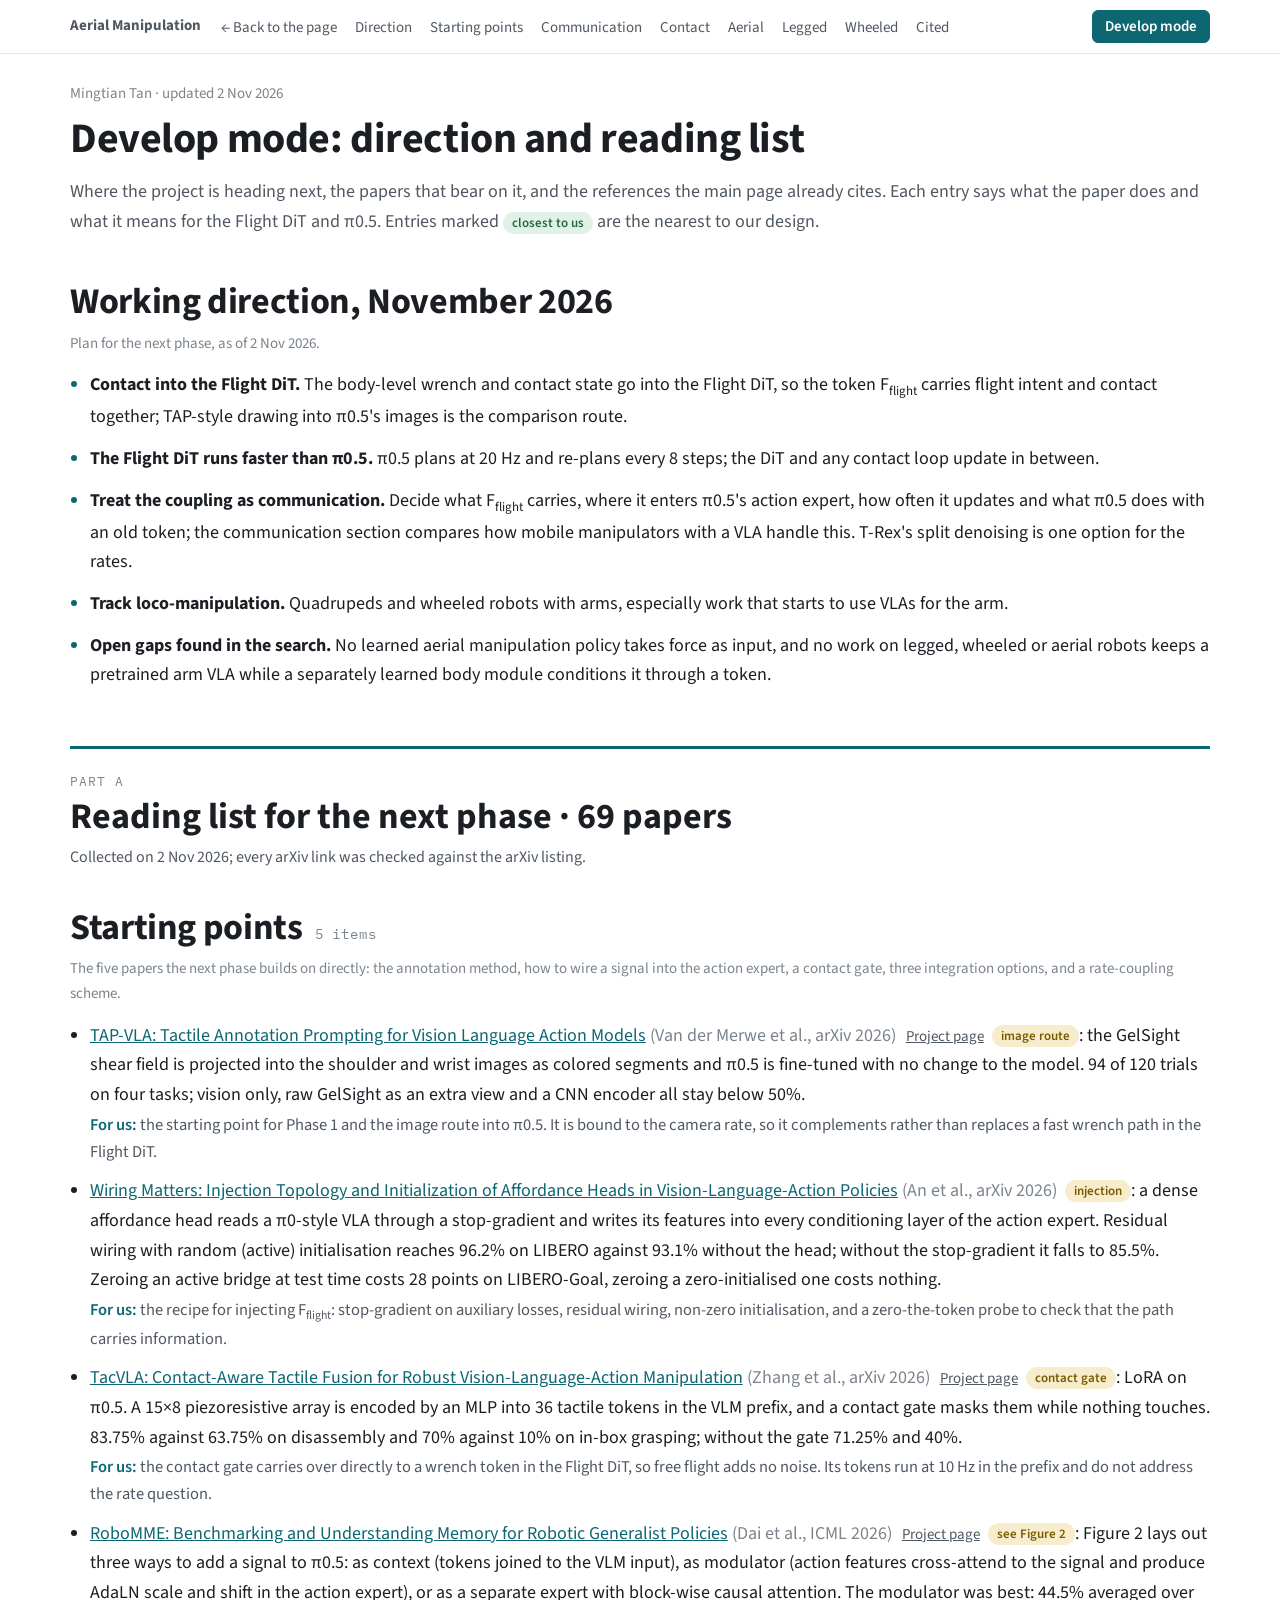
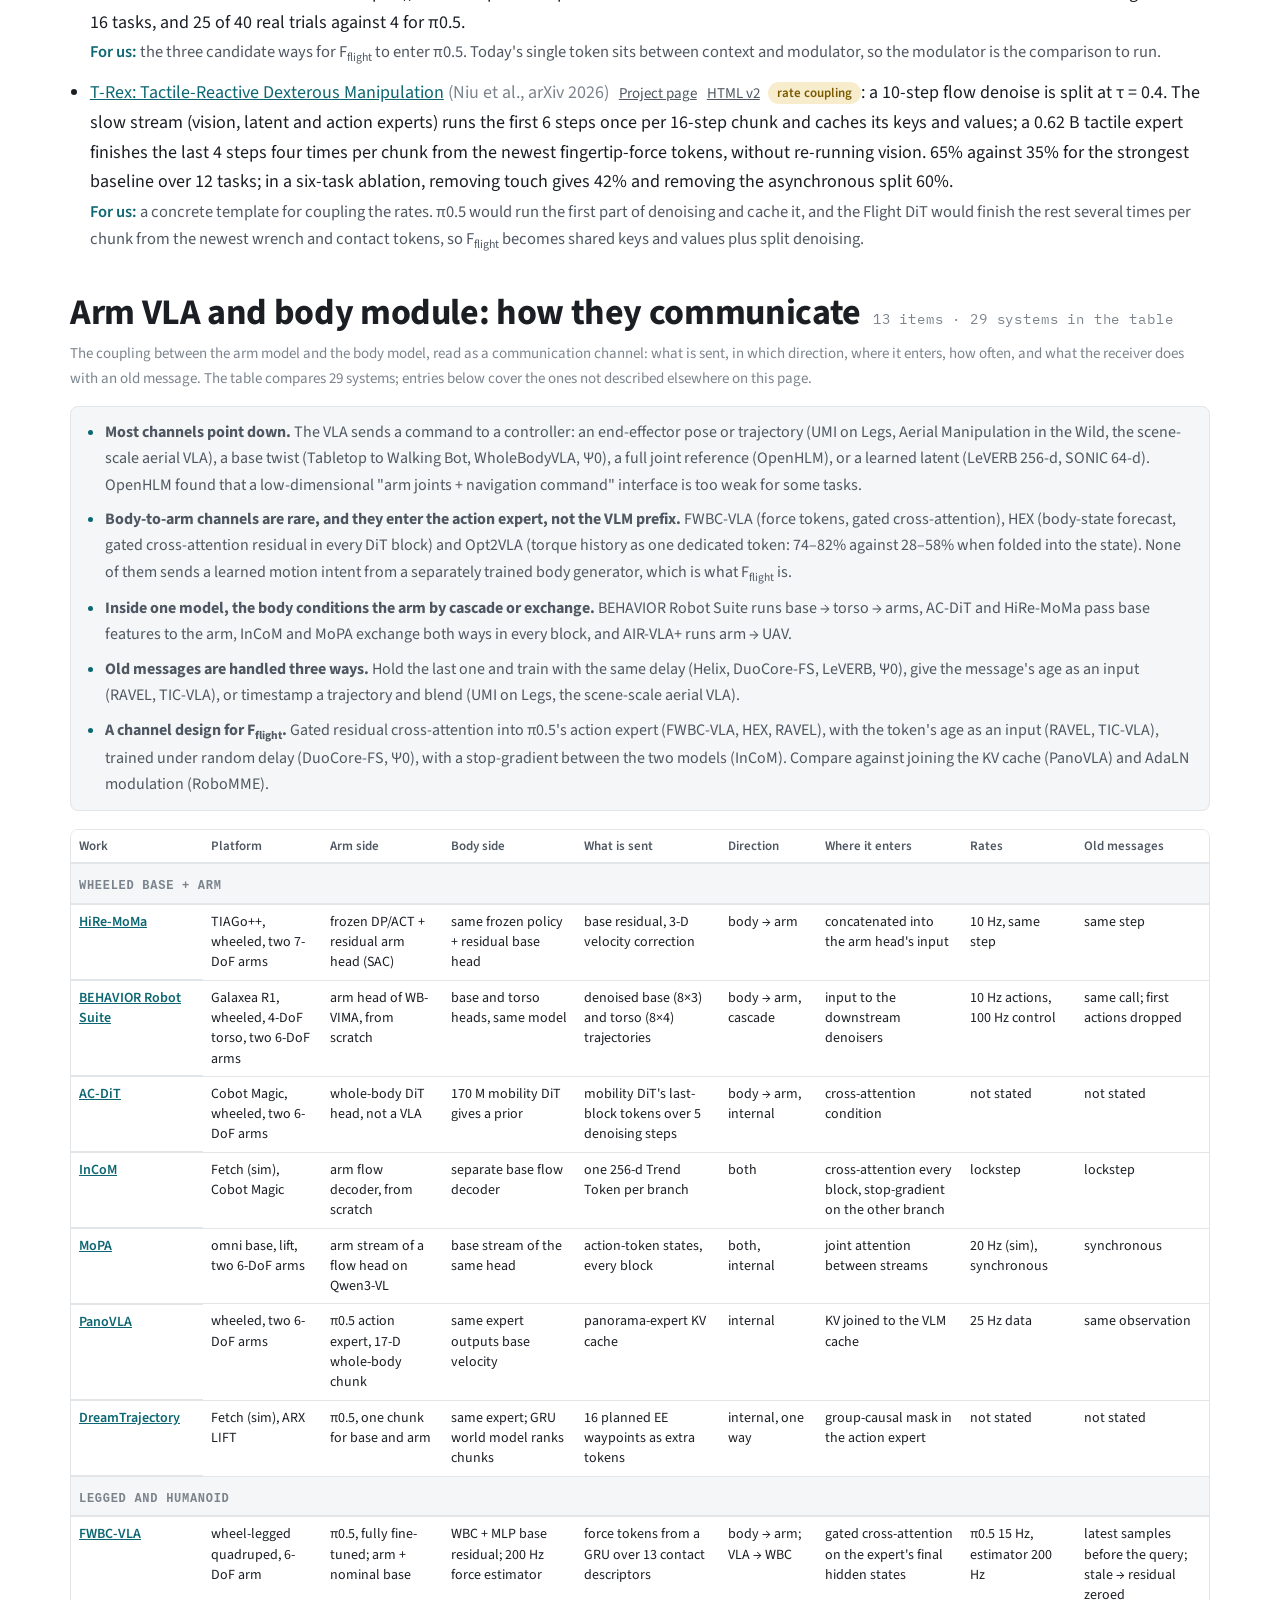
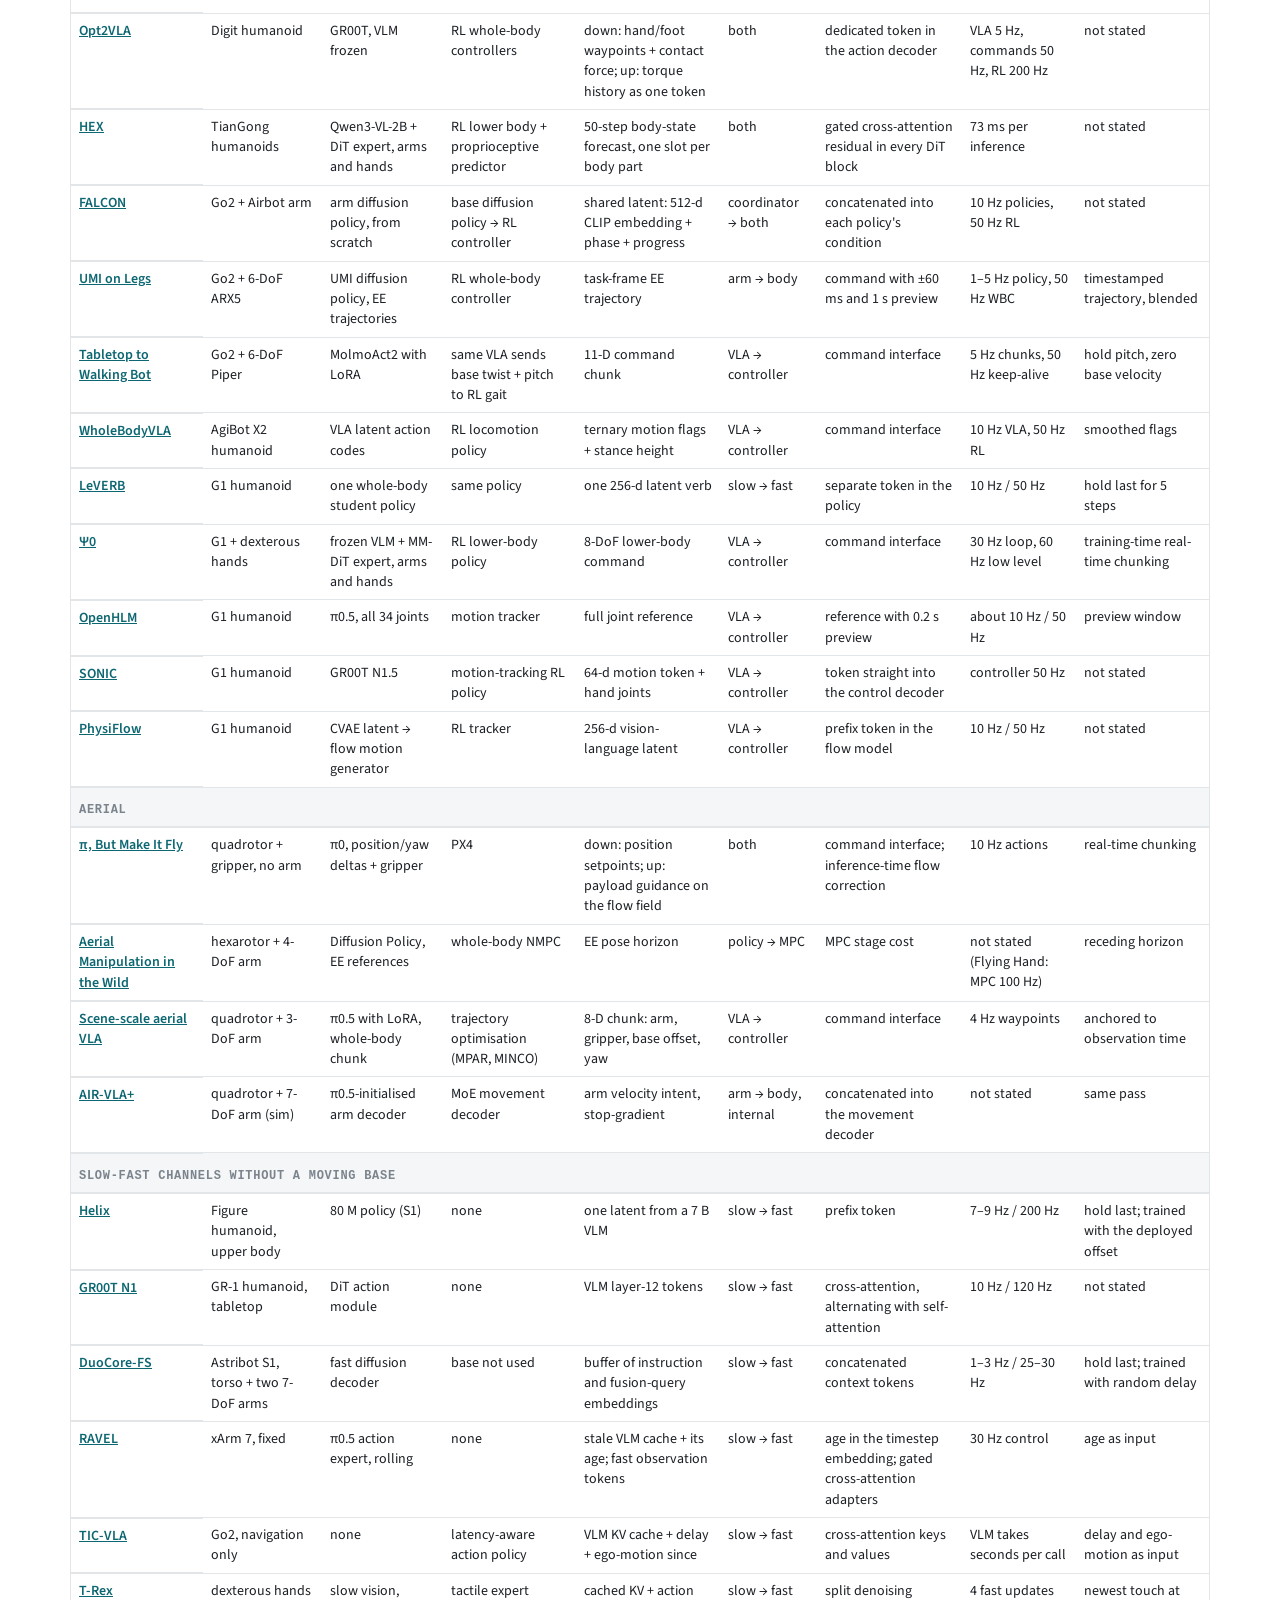
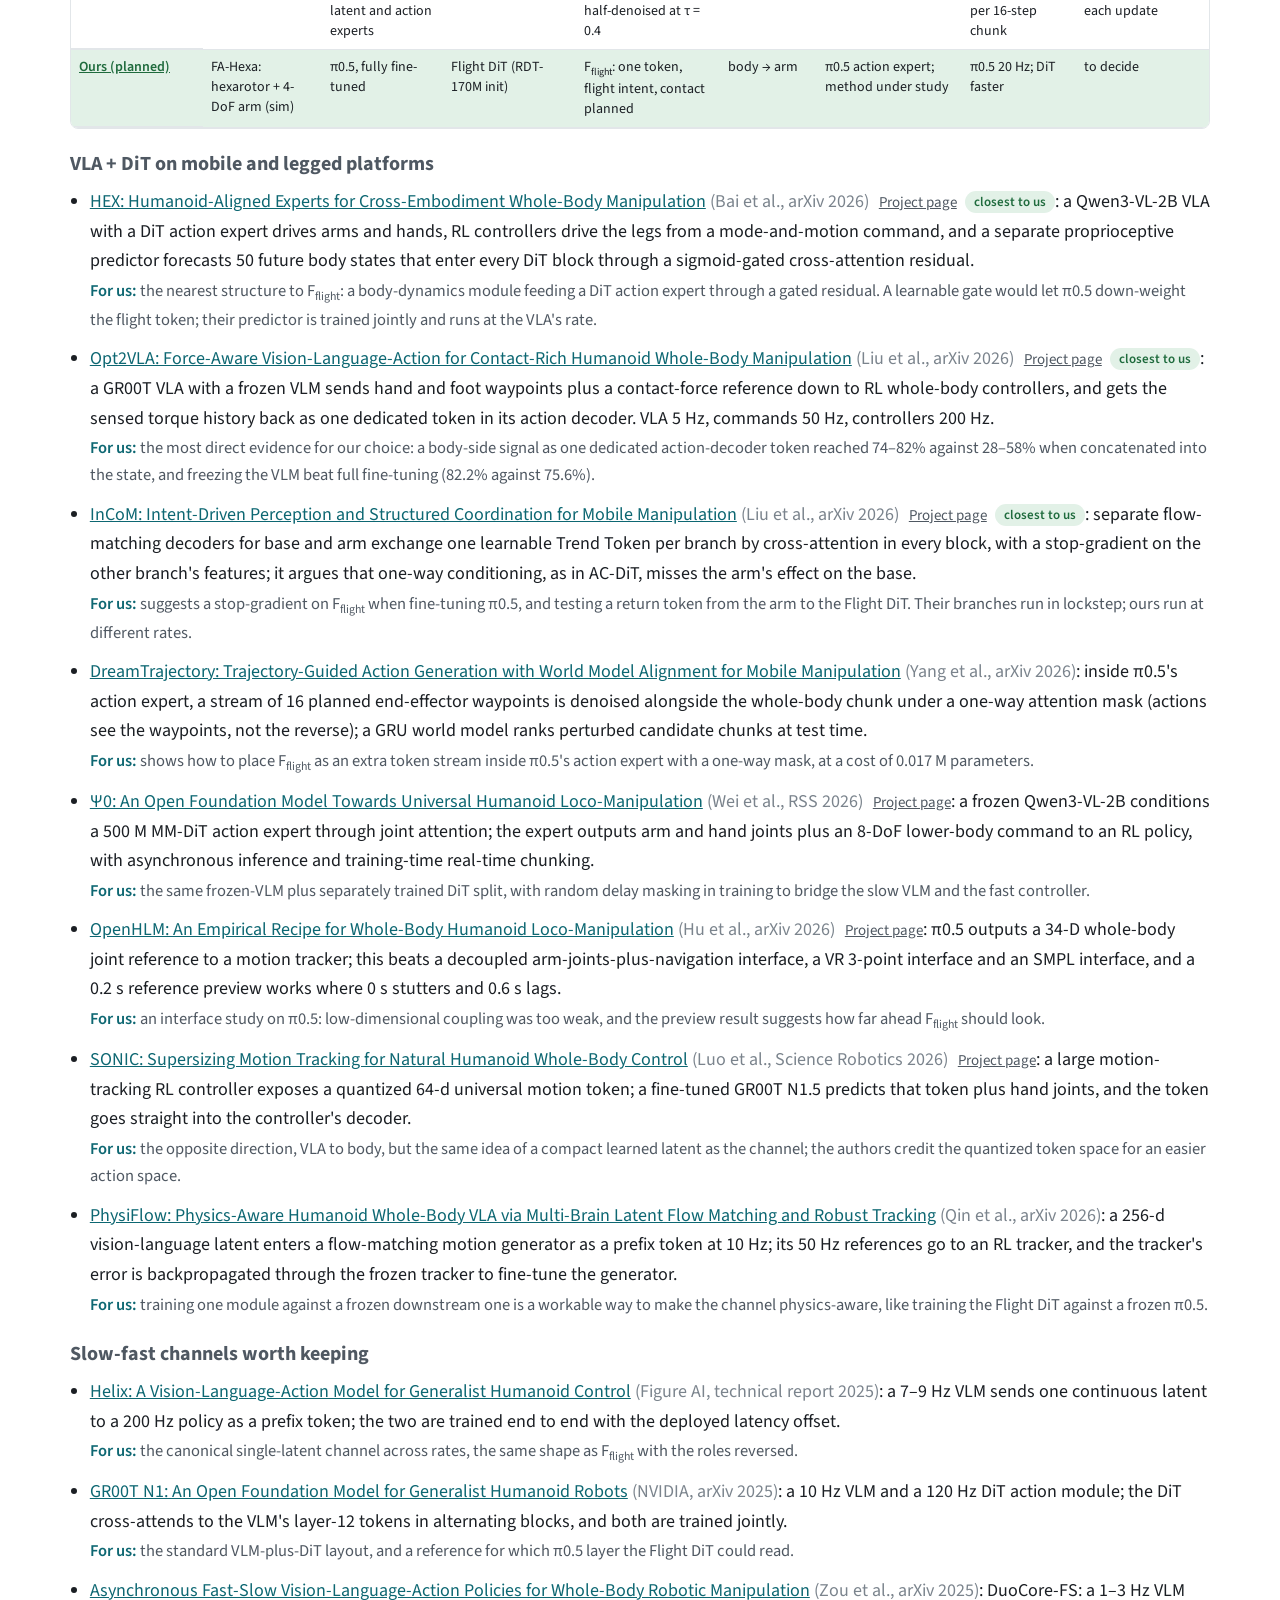
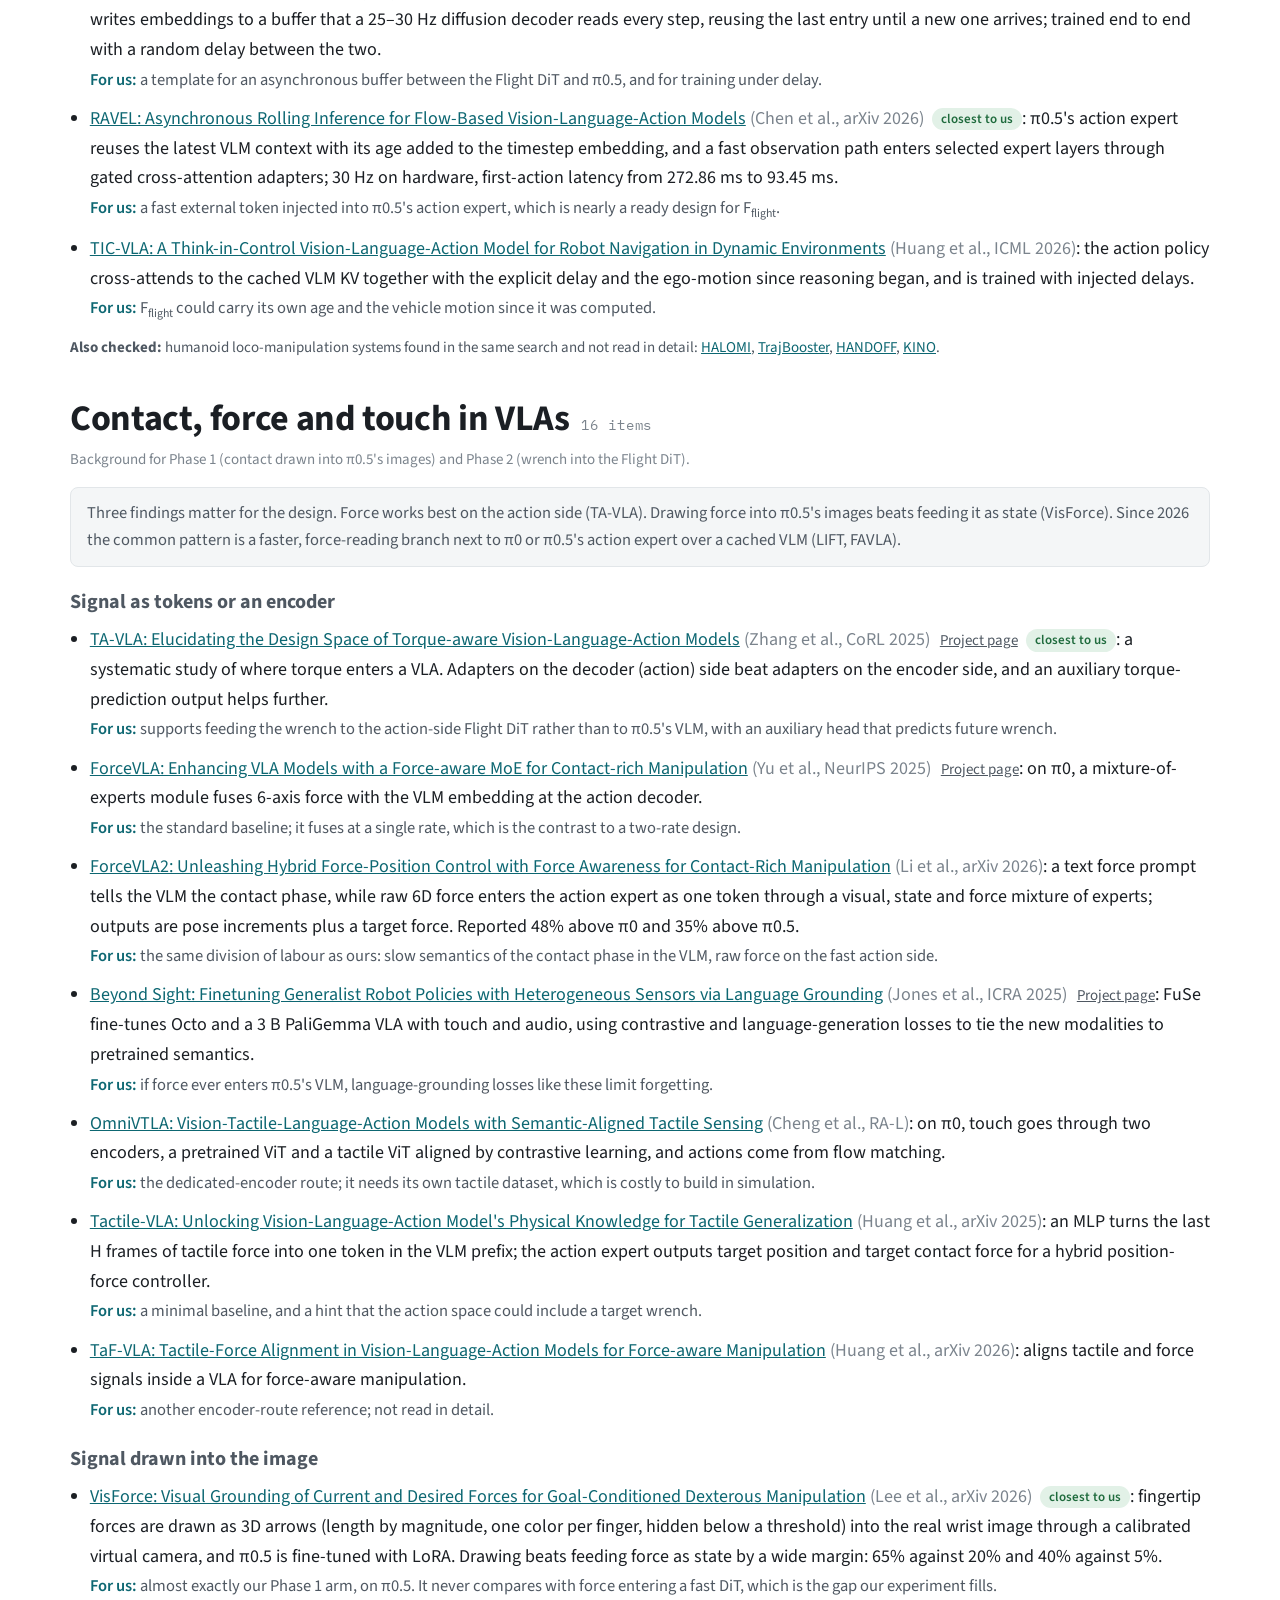
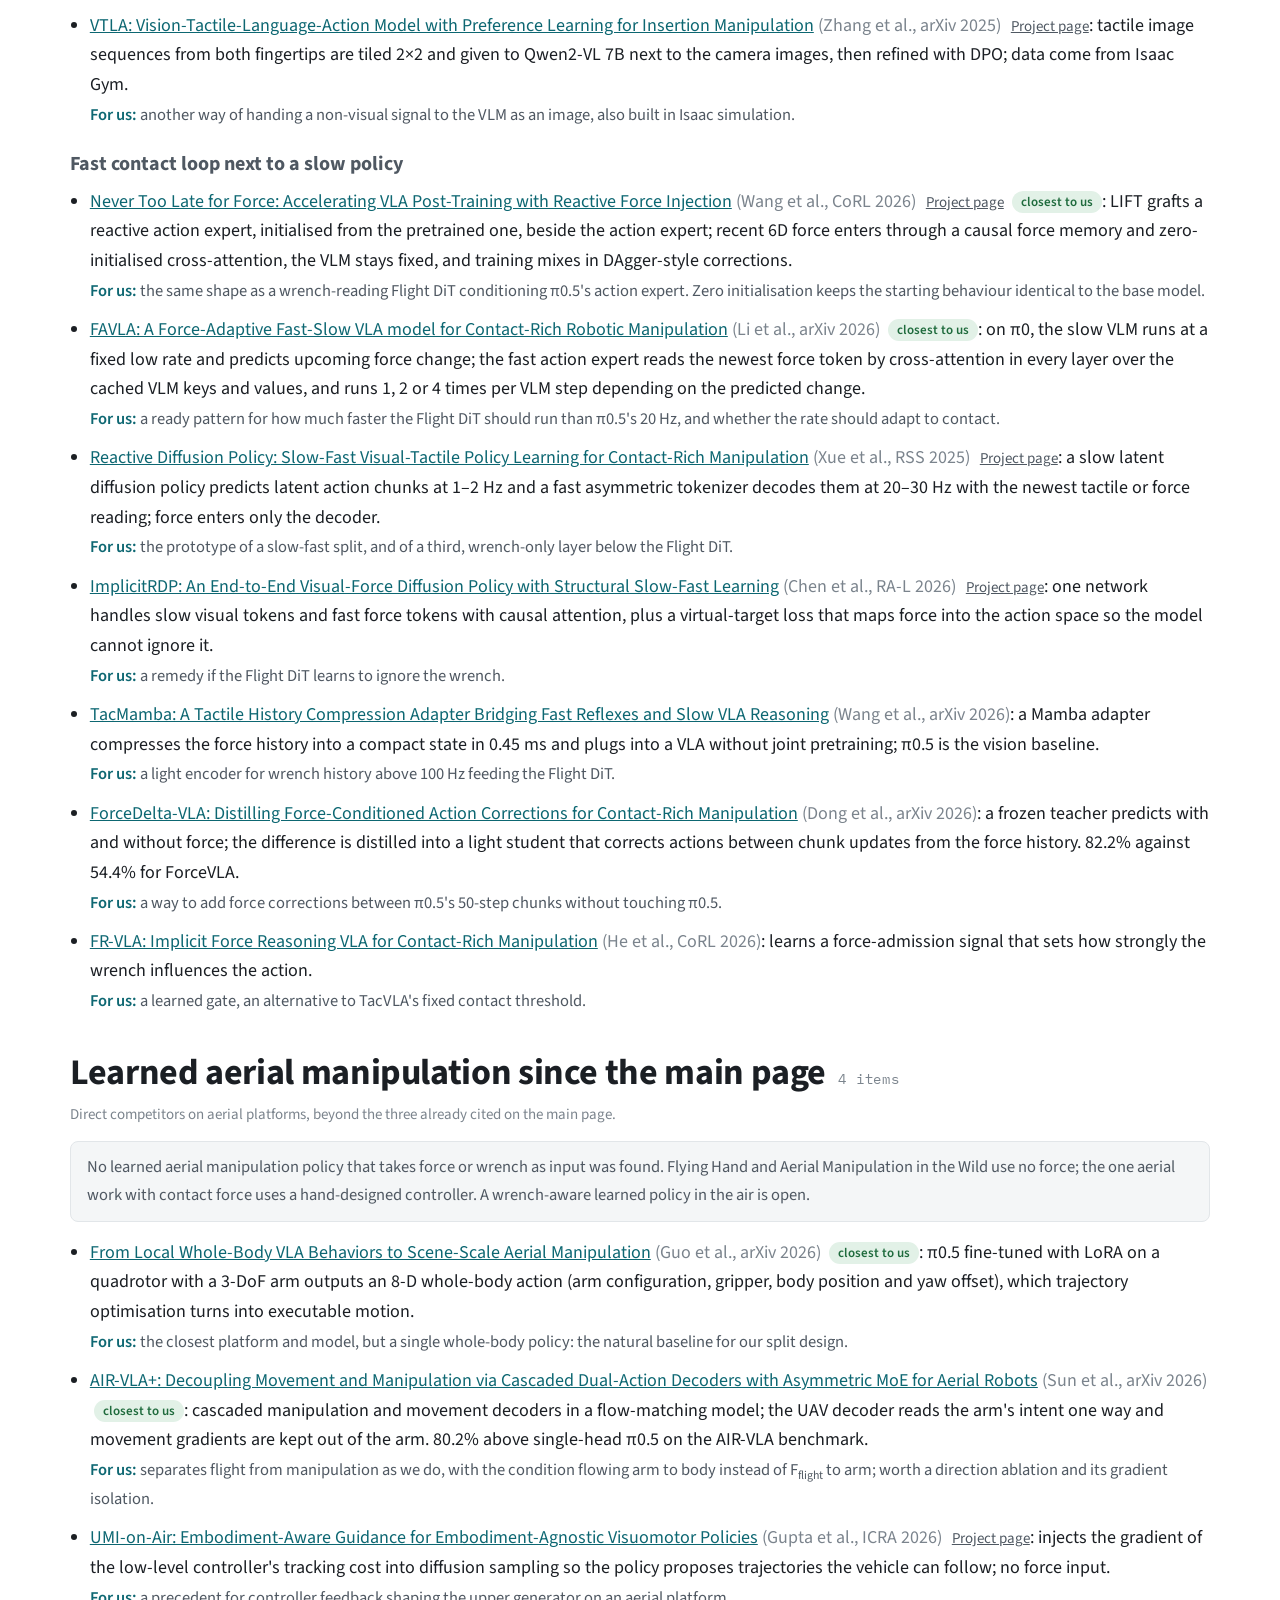
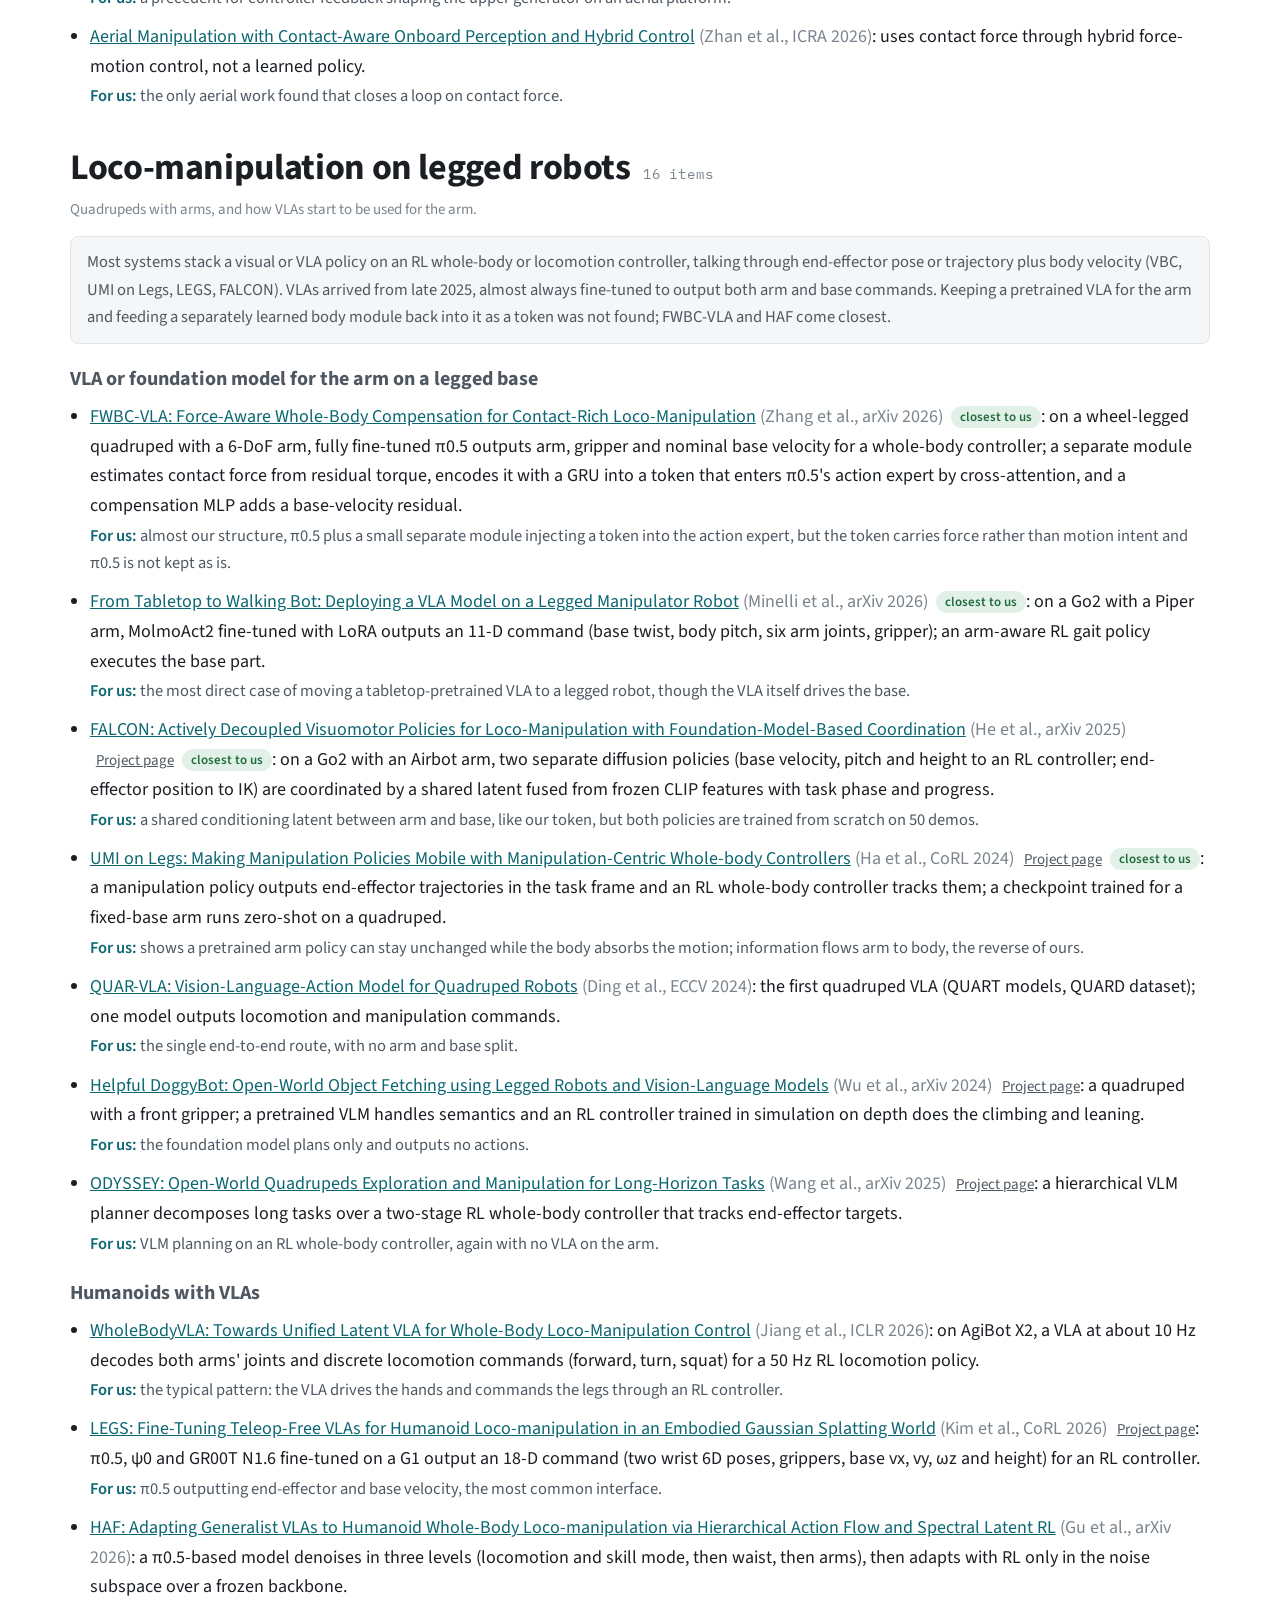
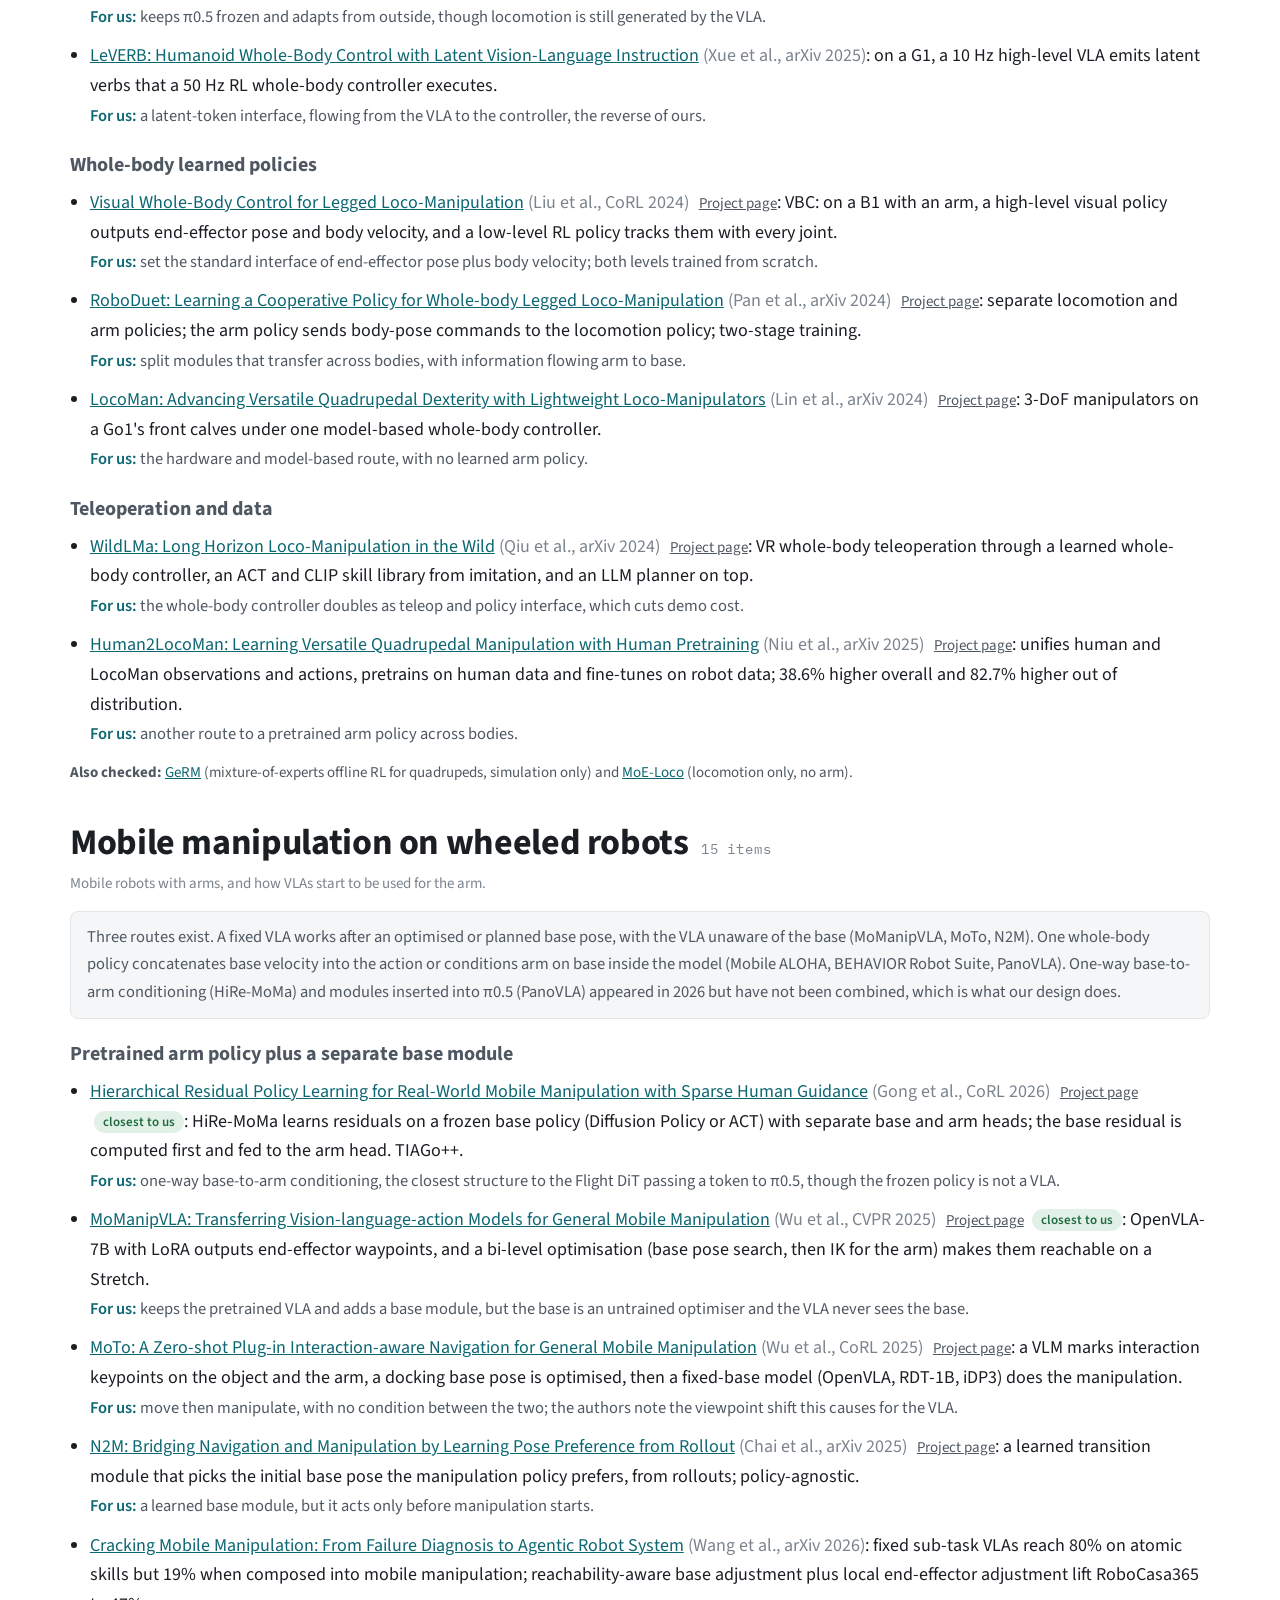
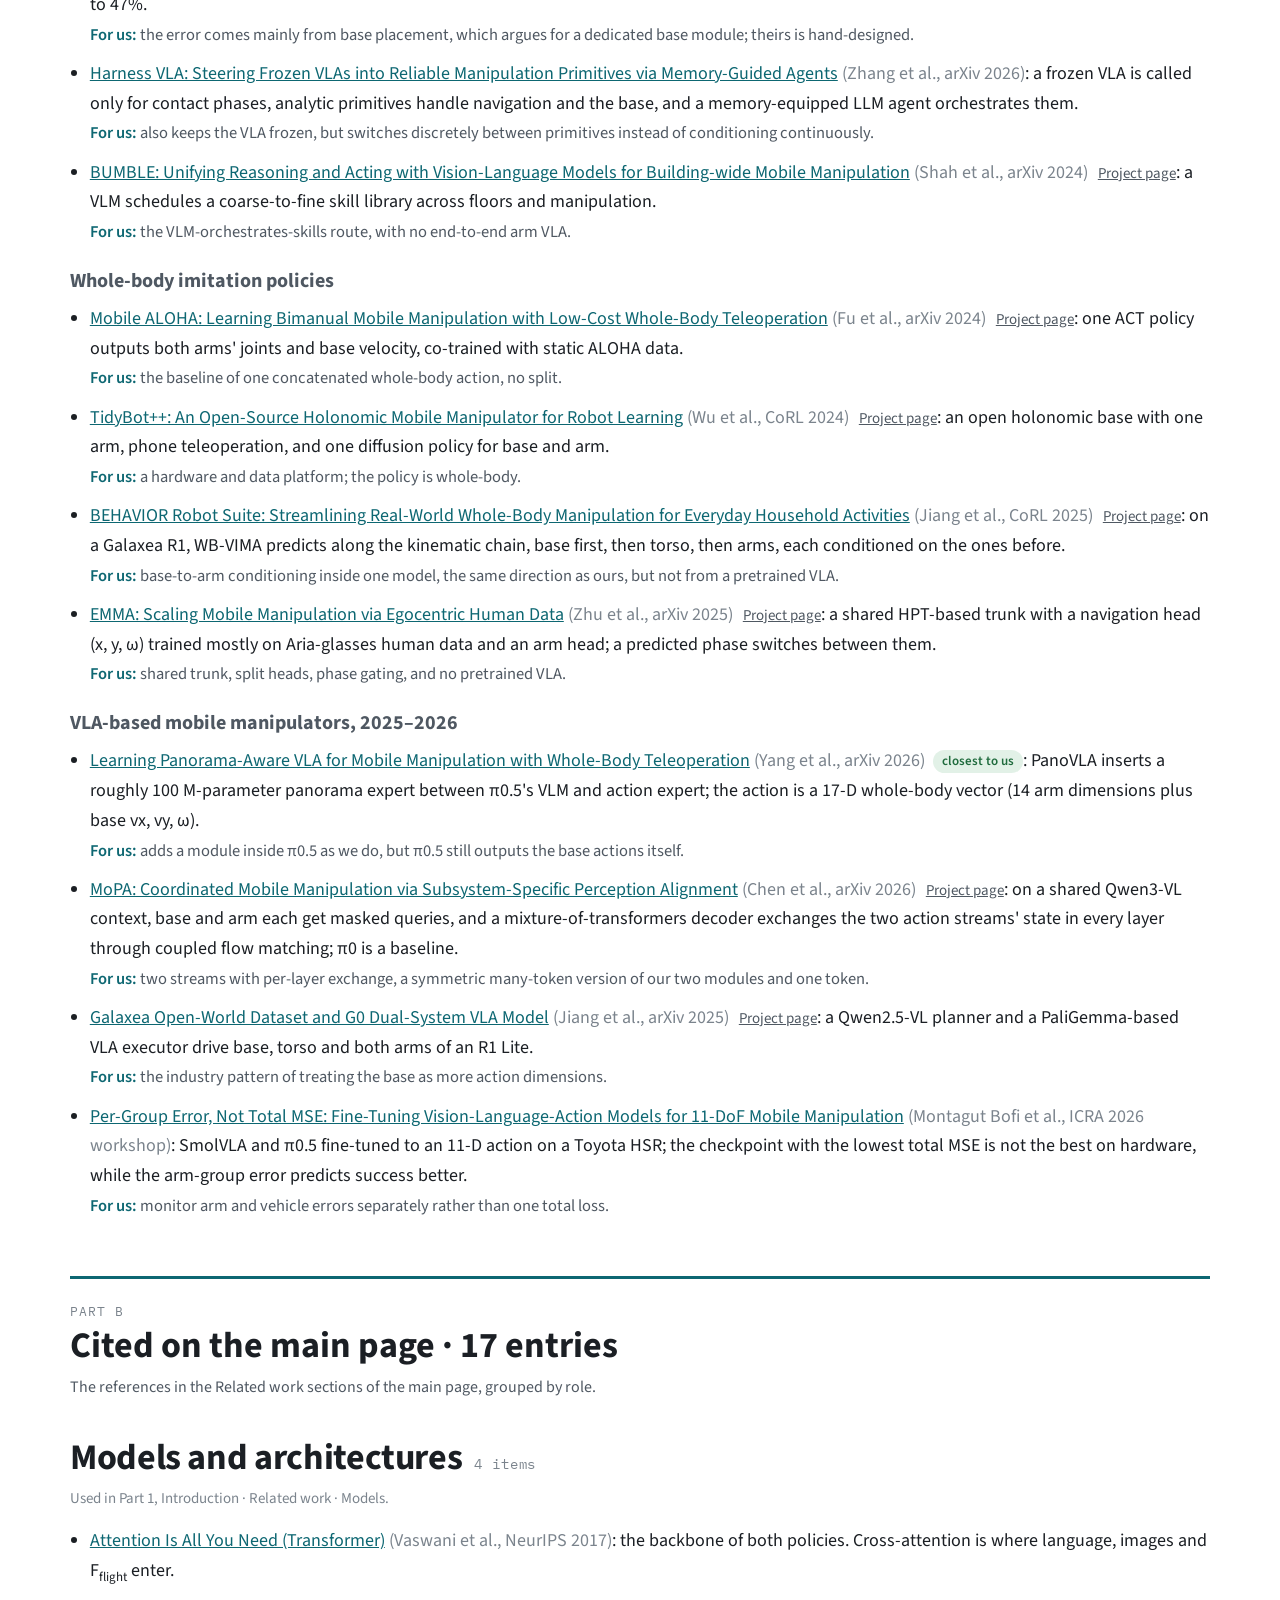
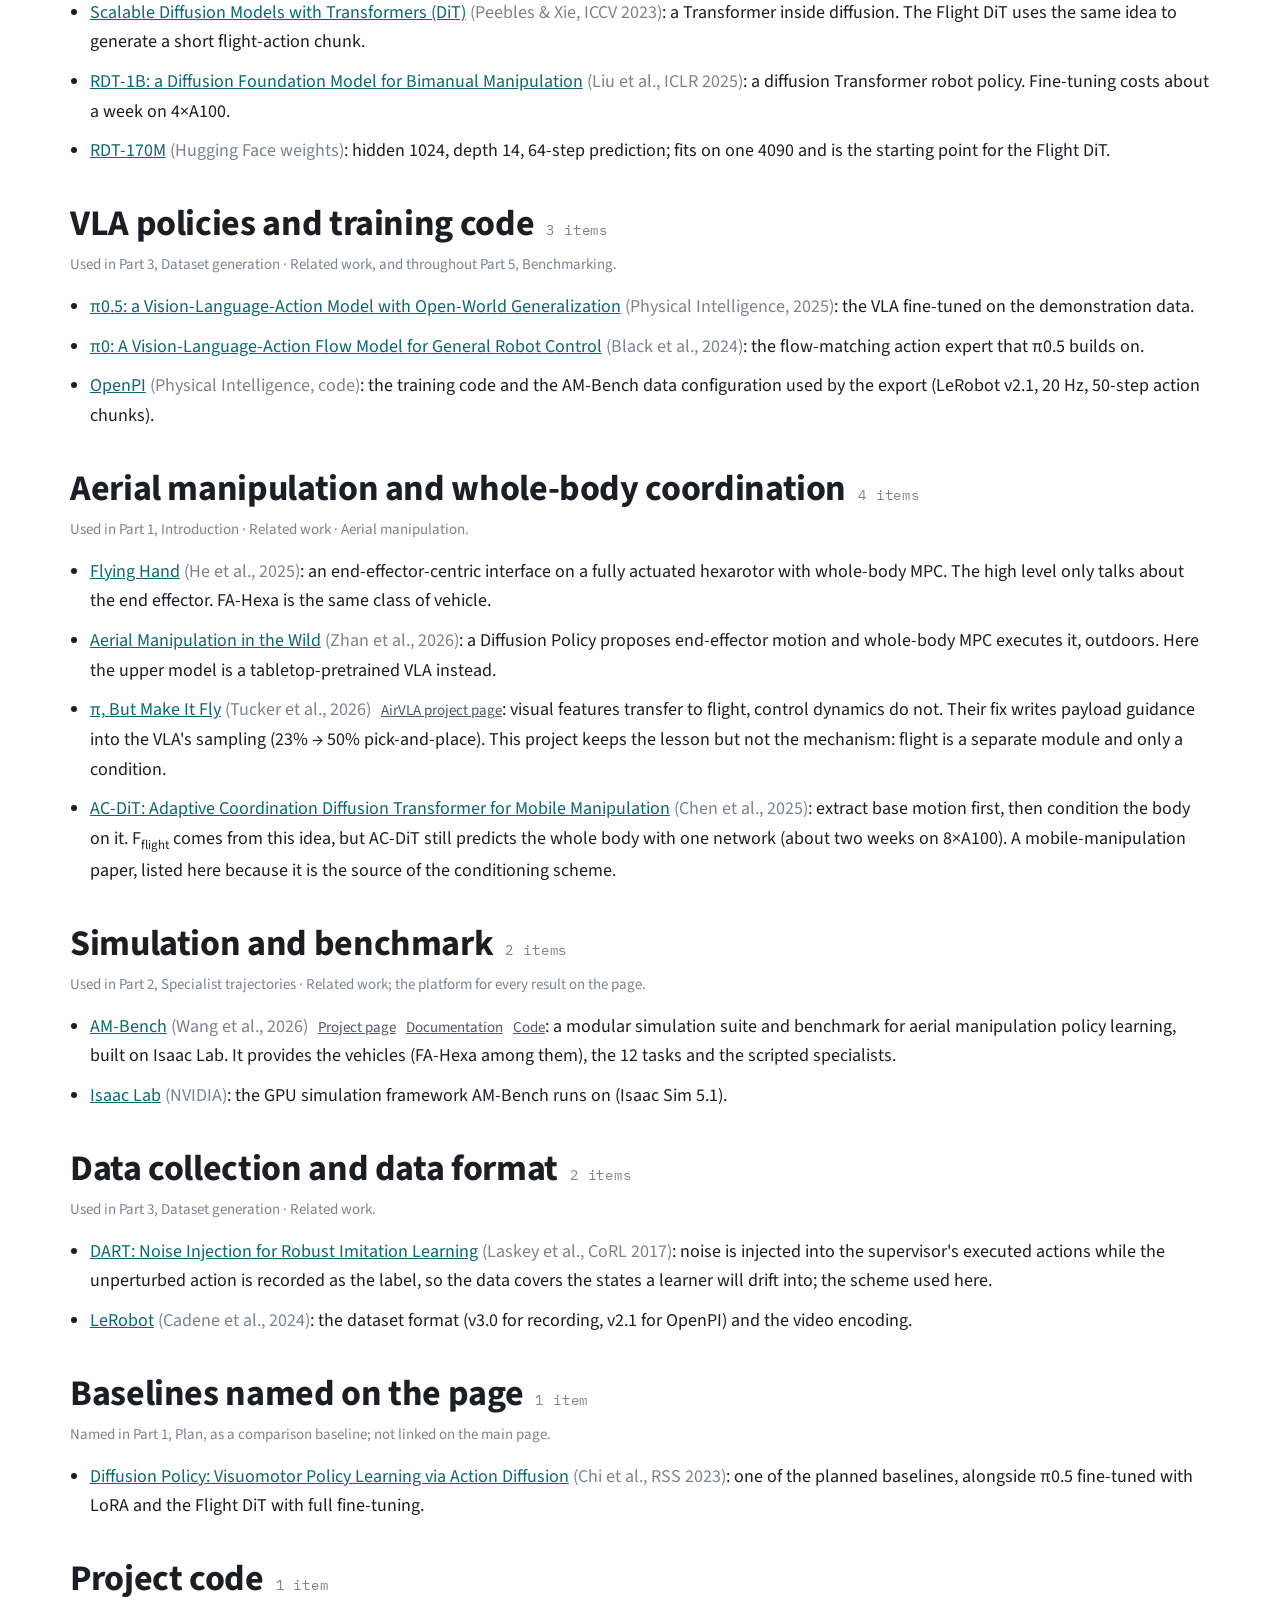
==== commit d5b7c4d0: "Develop mode: arm-body communication section replaces the rate-coupling list The rate-coupling group" ====
--- a/develop.html
+++ b/develop.html
@@ -4,12 +4,12 @@
   <meta charset="utf-8">
   <meta name="viewport" content="width=device-width, initial-scale=1">
   <title>Develop mode · Aerial Manipulation reading list</title>
-  <meta name="description" content="Working direction and reading list for the aerial manipulation project: starting points, contact and force in VLAs, multi-rate coupling, aerial, legged and wheeled loco-manipulation, and the references cited on the main page.">
+  <meta name="description" content="Working direction and reading list for the aerial manipulation project: starting points, contact and force in VLAs, arm-body communication, aerial, legged and wheeled loco-manipulation, and the references cited on the main page.">
   <link rel="icon" href="data:image/svg+xml,%3Csvg xmlns='http://www.w3.org/2000/svg' viewBox='0 0 32 32'%3E%3Crect fill='%23123a40' width='32' height='32' rx='6'/%3E%3Ccircle cx='16' cy='16' r='3' fill='%23ffffff'/%3E%3Cpath d='M6 16h6M20 16h6M16 6v6M16 20v6' stroke='%23cfe9ec' stroke-width='1.6'/%3E%3C/svg%3E">
   <link rel="preconnect" href="https://fonts.googleapis.com">
   <link rel="preconnect" href="https://fonts.gstatic.com" crossorigin>
   <link href="https://fonts.googleapis.com/css2?family=IBM+Plex+Mono:wght@400;500&family=Source+Sans+3:wght@400;600;700&display=swap" rel="stylesheet">
-  <link rel="stylesheet" href="styles.css?v=20261102b">
+  <link rel="stylesheet" href="styles.css?v=20261102c">
 </head>
 <body>
   <header class="nav">
@@ -19,8 +19,8 @@
         <li><a href="index.html">← Back to the page</a></li>
         <li><a href="#direction">Direction</a></li>
         <li><a href="#core">Starting points</a></li>
+        <li><a href="#comm">Communication</a></li>
         <li><a href="#contact">Contact</a></li>
-        <li><a href="#rates">Rates</a></li>
         <li><a href="#aerial">Aerial</a></li>
         <li><a href="#legged">Legged</a></li>
         <li><a href="#wheeled">Wheeled</a></li>
@@ -44,7 +44,7 @@
         <ul class="points">
           <li><b>Contact into the Flight DiT.</b> The body-level wrench and contact state go into the Flight DiT, so the token F<sub>flight</sub> carries flight intent and contact together; TAP-style drawing into π0.5's images is the comparison route.</li>
           <li><b>The Flight DiT runs faster than π0.5.</b> π0.5 plans at 20 Hz and re-plans every 8 steps; the DiT and any contact loop update in between.</li>
-          <li><b>Couple the rates.</b> Follow T-Rex: π0.5 runs the first part of denoising and caches it, and the fast module finishes the rest from the newest contact signal several times per chunk.</li>
+          <li><b>Treat the coupling as communication.</b> Decide what F<sub>flight</sub> carries, where it enters π0.5's action expert, how often it updates and what π0.5 does with an old token; the communication section compares how mobile manipulators with a VLA handle this. T-Rex's split denoising is one option for the rates.</li>
           <li><b>Track loco-manipulation.</b> Quadrupeds and wheeled robots with arms, especially work that starts to use VLAs for the arm.</li>
           <li><b>Open gaps found in the search.</b> No learned aerial manipulation policy takes force as input, and no work on legged, wheeled or aerial robots keeps a pretrained arm VLA while a separately learned body module conditions it through a token.</li>
         </ul>
@@ -53,7 +53,7 @@
 
     <div class="wrap dev-part" id="reading">
       <p class="part-label">Part A</p>
-      <p class="dev-part-title">Reading list for the next phase · 71 papers</p>
+      <p class="dev-part-title">Reading list for the next phase · 69 papers</p>
       <p class="dev-intro">Collected on 2 Nov 2026; every arXiv link was checked against the arXiv listing.</p>
     </div>
 
@@ -68,6 +68,82 @@
           <li><a href="https://arxiv.org/abs/2603.04639">RoboMME: Benchmarking and Understanding Memory for Robotic Generalist Policies</a> <span>(Dai et al., ICML 2026)</span> <span class="links"><a href="https://robomme.github.io">Project page</a></span> <span class="chip part">see Figure 2</span>: Figure 2 lays out three ways to add a signal to π0.5: as context (tokens joined to the VLM input), as modulator (action features cross-attend to the signal and produce AdaLN scale and shift in the action expert), or as a separate expert with block-wise causal attention. The modulator was best: 44.5% averaged over 16 tasks, and 25 of 40 real trials against 4 for π0.5. <span class="us"><b>For us:</b> the three candidate ways for F<sub>flight</sub> to enter π0.5. Today's single token sits between context and modulator, so the modulator is the comparison to run.</span></li>
           <li><a href="https://arxiv.org/abs/2606.17055">T-Rex: Tactile-Reactive Dexterous Manipulation</a> <span>(Niu et al., arXiv 2026)</span> <span class="links"><a href="https://tactile-rex.github.io/">Project page</a> <a href="https://arxiv.org/html/2606.17055v2">HTML v2</a></span> <span class="chip part">rate coupling</span>: a 10-step flow denoise is split at τ = 0.4. The slow stream (vision, latent and action experts) runs the first 6 steps once per 16-step chunk and caches its keys and values; a 0.62 B tactile expert finishes the last 4 steps four times per chunk from the newest fingertip-force tokens, without re-running vision. 65% against 35% for the strongest baseline over 12 tasks; in a six-task ablation, removing touch gives 42% and removing the asynchronous split 60%. <span class="us"><b>For us:</b> a concrete template for coupling the rates. π0.5 would run the first part of denoising and cache it, and the Flight DiT would finish the rest several times per chunk from the newest wrench and contact tokens, so F<sub>flight</sub> becomes shared keys and values plus split denoising.</span></li>
         </ul>
+      </div>
+    </section>
+    <section class="dev-group" id="comm">
+      <div class="wrap">
+        <h2>Arm VLA and body module: how they communicate <span class="count">13 items · 29 systems in the table</span></h2>
+        <p class="where">The coupling between the arm model and the body model, read as a communication channel: what is sent, in which direction, where it enters, how often, and what the receiver does with an old message. The table compares 29 systems; entries below cover the ones not described elsewhere on this page.</p>
+        <div class="dev-summary">
+          <ul class="points">
+            <li><b>Most channels point down.</b> The VLA sends a command to a controller: an end-effector pose or trajectory (UMI on Legs, Aerial Manipulation in the Wild, the scene-scale aerial VLA), a base twist (Tabletop to Walking Bot, WholeBodyVLA, Ψ0), a full joint reference (OpenHLM), or a learned latent (LeVERB 256-d, SONIC 64-d). OpenHLM found that a low-dimensional "arm joints + navigation command" interface is too weak for some tasks.</li>
+            <li><b>Body-to-arm channels are rare, and they enter the action expert, not the VLM prefix.</b> FWBC-VLA (force tokens, gated cross-attention), HEX (body-state forecast, gated cross-attention residual in every DiT block) and Opt2VLA (torque history as one dedicated token: 74–82% against 28–58% when folded into the state). None of them sends a learned motion intent from a separately trained body generator, which is what F<sub>flight</sub> is.</li>
+            <li><b>Inside one model, the body conditions the arm by cascade or exchange.</b> BEHAVIOR Robot Suite runs base → torso → arms, AC-DiT and HiRe-MoMa pass base features to the arm, InCoM and MoPA exchange both ways in every block, and AIR-VLA+ runs arm → UAV.</li>
+            <li><b>Old messages are handled three ways.</b> Hold the last one and train with the same delay (Helix, DuoCore-FS, LeVERB, Ψ0), give the message's age as an input (RAVEL, TIC-VLA), or timestamp a trajectory and blend (UMI on Legs, the scene-scale aerial VLA).</li>
+            <li><b>A channel design for F<sub>flight</sub>.</b> Gated residual cross-attention into π0.5's action expert (FWBC-VLA, HEX, RAVEL), with the token's age as an input (RAVEL, TIC-VLA), trained under random delay (DuoCore-FS, Ψ0), with a stop-gradient between the two models (InCoM). Compare against joining the KV cache (PanoVLA) and AdaLN modulation (RoboMME).</li>
+          </ul>
+        </div>
+        <div class="table-wrap comm-wrap">
+          <table class="comm">
+            <thead><tr><th>Work</th><th>Platform</th><th>Arm side</th><th>Body side</th><th>What is sent</th><th>Direction</th><th>Where it enters</th><th>Rates</th><th>Old messages</th></tr></thead>
+            <tbody>
+            <tr class="comm-group"><th colspan="9">Wheeled base + arm</th></tr>
+            <tr><th scope="row"><a href="https://arxiv.org/abs/2610.20607">HiRe-MoMa</a></th><td>TIAGo++, wheeled, two 7-DoF arms</td><td>frozen DP/ACT + residual arm head (SAC)</td><td>same frozen policy + residual base head</td><td>base residual, 3-D velocity correction</td><td>body → arm</td><td>concatenated into the arm head's input</td><td>10 Hz, same step</td><td>same step</td></tr>
+            <tr><th scope="row"><a href="https://arxiv.org/abs/2503.05652">BEHAVIOR Robot Suite</a></th><td>Galaxea R1, wheeled, 4-DoF torso, two 6-DoF arms</td><td>arm head of WB-VIMA, from scratch</td><td>base and torso heads, same model</td><td>denoised base (8×3) and torso (8×4) trajectories</td><td>body → arm, cascade</td><td>input to the downstream denoisers</td><td>10 Hz actions, 100 Hz control</td><td>same call; first actions dropped</td></tr>
+            <tr><th scope="row"><a href="https://arxiv.org/abs/2507.01961">AC-DiT</a></th><td>Cobot Magic, wheeled, two 6-DoF arms</td><td>whole-body DiT head, not a VLA</td><td>170 M mobility DiT gives a prior</td><td>mobility DiT's last-block tokens over 5 denoising steps</td><td>body → arm, internal</td><td>cross-attention condition</td><td>not stated</td><td>not stated</td></tr>
+            <tr><th scope="row"><a href="https://arxiv.org/abs/2602.23024">InCoM</a></th><td>Fetch (sim), Cobot Magic</td><td>arm flow decoder, from scratch</td><td>separate base flow decoder</td><td>one 256-d Trend Token per branch</td><td>both</td><td>cross-attention every block, stop-gradient on the other branch</td><td>lockstep</td><td>lockstep</td></tr>
+            <tr><th scope="row"><a href="https://arxiv.org/abs/2609.12081">MoPA</a></th><td>omni base, lift, two 6-DoF arms</td><td>arm stream of a flow head on Qwen3-VL</td><td>base stream of the same head</td><td>action-token states, every block</td><td>both, internal</td><td>joint attention between streams</td><td>20 Hz (sim), synchronous</td><td>synchronous</td></tr>
+            <tr><th scope="row"><a href="https://arxiv.org/abs/2608.02257">PanoVLA</a></th><td>wheeled, two 6-DoF arms</td><td>π0.5 action expert, 17-D whole-body chunk</td><td>same expert outputs base velocity</td><td>panorama-expert KV cache</td><td>internal</td><td>KV joined to the VLM cache</td><td>25 Hz data</td><td>same observation</td></tr>
+            <tr><th scope="row"><a href="https://arxiv.org/abs/2608.01381">DreamTrajectory</a></th><td>Fetch (sim), ARX LIFT</td><td>π0.5, one chunk for base and arm</td><td>same expert; GRU world model ranks chunks</td><td>16 planned EE waypoints as extra tokens</td><td>internal, one way</td><td>group-causal mask in the action expert</td><td>not stated</td><td>not stated</td></tr>
+            <tr class="comm-group"><th colspan="9">Legged and humanoid</th></tr>
+            <tr><th scope="row"><a href="https://arxiv.org/abs/2609.03889">FWBC-VLA</a></th><td>wheel-legged quadruped, 6-DoF arm</td><td>π0.5, fully fine-tuned; arm + nominal base</td><td>WBC + MLP base residual; 200 Hz force estimator</td><td>force tokens from a GRU over 13 contact descriptors</td><td>body → arm; VLA → WBC</td><td>gated cross-attention on the expert's final hidden states</td><td>π0.5 15 Hz, estimator 200 Hz</td><td>latest samples before the query; stale → residual zeroed</td></tr>
+            <tr><th scope="row"><a href="https://arxiv.org/abs/2609.23968">Opt2VLA</a></th><td>Digit humanoid</td><td>GR00T, VLM frozen</td><td>RL whole-body controllers</td><td>down: hand/foot waypoints + contact force; up: torque history as one token</td><td>both</td><td>dedicated token in the action decoder</td><td>VLA 5 Hz, commands 50 Hz, RL 200 Hz</td><td>not stated</td></tr>
+            <tr><th scope="row"><a href="https://arxiv.org/abs/2604.07993">HEX</a></th><td>TianGong humanoids</td><td>Qwen3-VL-2B + DiT expert, arms and hands</td><td>RL lower body + proprioceptive predictor</td><td>50-step body-state forecast, one slot per body part</td><td>both</td><td>gated cross-attention residual in every DiT block</td><td>73 ms per inference</td><td>not stated</td></tr>
+            <tr><th scope="row"><a href="https://arxiv.org/abs/2512.04381">FALCON</a></th><td>Go2 + Airbot arm</td><td>arm diffusion policy, from scratch</td><td>base diffusion policy → RL controller</td><td>shared latent: 512-d CLIP embedding + phase + progress</td><td>coordinator → both</td><td>concatenated into each policy's condition</td><td>10 Hz policies, 50 Hz RL</td><td>not stated</td></tr>
+            <tr><th scope="row"><a href="https://arxiv.org/abs/2407.10353">UMI on Legs</a></th><td>Go2 + 6-DoF ARX5</td><td>UMI diffusion policy, EE trajectories</td><td>RL whole-body controller</td><td>task-frame EE trajectory</td><td>arm → body</td><td>command with ±60 ms and 1 s preview</td><td>1–5 Hz policy, 50 Hz WBC</td><td>timestamped trajectory, blended</td></tr>
+            <tr><th scope="row"><a href="https://arxiv.org/abs/2610.32271">Tabletop to Walking Bot</a></th><td>Go2 + 6-DoF Piper</td><td>MolmoAct2 with LoRA</td><td>same VLA sends base twist + pitch to RL gait</td><td>11-D command chunk</td><td>VLA → controller</td><td>command interface</td><td>5 Hz chunks, 50 Hz keep-alive</td><td>hold pitch, zero base velocity</td></tr>
+            <tr><th scope="row"><a href="https://arxiv.org/abs/2512.11047">WholeBodyVLA</a></th><td>AgiBot X2 humanoid</td><td>VLA latent action codes</td><td>RL locomotion policy</td><td>ternary motion flags + stance height</td><td>VLA → controller</td><td>command interface</td><td>10 Hz VLA, 50 Hz RL</td><td>smoothed flags</td></tr>
+            <tr><th scope="row"><a href="https://arxiv.org/abs/2506.13751">LeVERB</a></th><td>G1 humanoid</td><td>one whole-body student policy</td><td>same policy</td><td>one 256-d latent verb</td><td>slow → fast</td><td>separate token in the policy</td><td>10 Hz / 50 Hz</td><td>hold last for 5 steps</td></tr>
+            <tr><th scope="row"><a href="https://arxiv.org/abs/2603.12263">Ψ0</a></th><td>G1 + dexterous hands</td><td>frozen VLM + MM-DiT expert, arms and hands</td><td>RL lower-body policy</td><td>8-DoF lower-body command</td><td>VLA → controller</td><td>command interface</td><td>30 Hz loop, 60 Hz low level</td><td>training-time real-time chunking</td></tr>
+            <tr><th scope="row"><a href="https://arxiv.org/abs/2606.22174">OpenHLM</a></th><td>G1 humanoid</td><td>π0.5, all 34 joints</td><td>motion tracker</td><td>full joint reference</td><td>VLA → controller</td><td>reference with 0.2 s preview</td><td>about 10 Hz / 50 Hz</td><td>preview window</td></tr>
+            <tr><th scope="row"><a href="https://arxiv.org/abs/2511.07820">SONIC</a></th><td>G1 humanoid</td><td>GR00T N1.5</td><td>motion-tracking RL policy</td><td>64-d motion token + hand joints</td><td>VLA → controller</td><td>token straight into the control decoder</td><td>controller 50 Hz</td><td>not stated</td></tr>
+            <tr><th scope="row"><a href="https://arxiv.org/abs/2603.05410">PhysiFlow</a></th><td>G1 humanoid</td><td>CVAE latent → flow motion generator</td><td>RL tracker</td><td>256-d vision-language latent</td><td>VLA → controller</td><td>prefix token in the flow model</td><td>10 Hz / 50 Hz</td><td>not stated</td></tr>
+            <tr class="comm-group"><th colspan="9">Aerial</th></tr>
+            <tr><th scope="row"><a href="https://arxiv.org/abs/2603.25038">π, But Make It Fly</a></th><td>quadrotor + gripper, no arm</td><td>π0, position/yaw deltas + gripper</td><td>PX4</td><td>down: position setpoints; up: payload guidance on the flow field</td><td>both</td><td>command interface; inference-time flow correction</td><td>10 Hz actions</td><td>real-time chunking</td></tr>
+            <tr><th scope="row"><a href="https://arxiv.org/abs/2609.30521">Aerial Manipulation in the Wild</a></th><td>hexarotor + 4-DoF arm</td><td>Diffusion Policy, EE references</td><td>whole-body NMPC</td><td>EE pose horizon</td><td>policy → MPC</td><td>MPC stage cost</td><td>not stated (Flying Hand: MPC 100 Hz)</td><td>receding horizon</td></tr>
+            <tr><th scope="row"><a href="https://arxiv.org/abs/2609.39670">Scene-scale aerial VLA</a></th><td>quadrotor + 3-DoF arm</td><td>π0.5 with LoRA, whole-body chunk</td><td>trajectory optimisation (MPAR, MINCO)</td><td>8-D chunk: arm, gripper, base offset, yaw</td><td>VLA → controller</td><td>command interface</td><td>4 Hz waypoints</td><td>anchored to observation time</td></tr>
+            <tr><th scope="row"><a href="https://arxiv.org/abs/2606.12859">AIR-VLA+</a></th><td>quadrotor + 7-DoF arm (sim)</td><td>π0.5-initialised arm decoder</td><td>MoE movement decoder</td><td>arm velocity intent, stop-gradient</td><td>arm → body, internal</td><td>concatenated into the movement decoder</td><td>not stated</td><td>same pass</td></tr>
+            <tr class="comm-group"><th colspan="9">Slow-fast channels without a moving base</th></tr>
+            <tr><th scope="row"><a href="https://www.figure.ai/news/helix">Helix</a></th><td>Figure humanoid, upper body</td><td>80 M policy (S1)</td><td>none</td><td>one latent from a 7 B VLM</td><td>slow → fast</td><td>prefix token</td><td>7–9 Hz / 200 Hz</td><td>hold last; trained with the deployed offset</td></tr>
+            <tr><th scope="row"><a href="https://arxiv.org/abs/2503.14734">GR00T N1</a></th><td>GR-1 humanoid, tabletop</td><td>DiT action module</td><td>none</td><td>VLM layer-12 tokens</td><td>slow → fast</td><td>cross-attention, alternating with self-attention</td><td>10 Hz / 120 Hz</td><td>not stated</td></tr>
+            <tr><th scope="row"><a href="https://arxiv.org/abs/2512.20188">DuoCore-FS</a></th><td>Astribot S1, torso + two 7-DoF arms</td><td>fast diffusion decoder</td><td>base not used</td><td>buffer of instruction and fusion-query embeddings</td><td>slow → fast</td><td>concatenated context tokens</td><td>1–3 Hz / 25–30 Hz</td><td>hold last; trained with random delay</td></tr>
+            <tr><th scope="row"><a href="https://arxiv.org/abs/2609.34170">RAVEL</a></th><td>xArm 7, fixed</td><td>π0.5 action expert, rolling</td><td>none</td><td>stale VLM cache + its age; fast observation tokens</td><td>slow → fast</td><td>age in the timestep embedding; gated cross-attention adapters</td><td>30 Hz control</td><td>age as input</td></tr>
+            <tr><th scope="row"><a href="https://arxiv.org/abs/2602.02459">TIC-VLA</a></th><td>Go2, navigation only</td><td>none</td><td>latency-aware action policy</td><td>VLM KV cache + delay + ego-motion since</td><td>slow → fast</td><td>cross-attention keys and values</td><td>VLM takes seconds per call</td><td>delay and ego-motion as input</td></tr>
+            <tr><th scope="row"><a href="https://arxiv.org/abs/2606.17055">T-Rex</a></th><td>dexterous hands</td><td>slow vision, latent and action experts</td><td>tactile expert</td><td>cached KV + action half-denoised at τ = 0.4</td><td>slow → fast</td><td>split denoising</td><td>4 fast updates per 16-step chunk</td><td>newest touch at each update</td></tr>
+            <tr class="ours"><th scope="row"><a href="#direction">Ours (planned)</a></th><td>FA-Hexa: hexarotor + 4-DoF arm (sim)</td><td>π0.5, fully fine-tuned</td><td>Flight DiT (RDT-170M init)</td><td>F<sub>flight</sub>: one token, flight intent, contact planned</td><td>body → arm</td><td>π0.5 action expert; method under study</td><td>π0.5 20 Hz; DiT faster</td><td>to decide</td></tr>
+            </tbody>
+          </table>
+        </div>
+        <h3>VLA + DiT on mobile and legged platforms</h3>
+        <ul class="refs">
+          <li><a href="https://arxiv.org/abs/2604.07993">HEX: Humanoid-Aligned Experts for Cross-Embodiment Whole-Body Manipulation</a> <span>(Bai et al., arXiv 2026)</span> <span class="links"><a href="https://hex-humanoid.github.io">Project page</a></span> <span class="chip ok">closest to us</span>: a Qwen3-VL-2B VLA with a DiT action expert drives arms and hands, RL controllers drive the legs from a mode-and-motion command, and a separate proprioceptive predictor forecasts 50 future body states that enter every DiT block through a sigmoid-gated cross-attention residual. <span class="us"><b>For us:</b> the nearest structure to F<sub>flight</sub>: a body-dynamics module feeding a DiT action expert through a gated residual. A learnable gate would let π0.5 down-weight the flight token; their predictor is trained jointly and runs at the VLA's rate.</span></li>
+          <li><a href="https://arxiv.org/abs/2609.23968">Opt2VLA: Force-Aware Vision-Language-Action for Contact-Rich Humanoid Whole-Body Manipulation</a> <span>(Liu et al., arXiv 2026)</span> <span class="links"><a href="https://opt2vla.github.io">Project page</a></span> <span class="chip ok">closest to us</span>: a GR00T VLA with a frozen VLM sends hand and foot waypoints plus a contact-force reference down to RL whole-body controllers, and gets the sensed torque history back as one dedicated token in its action decoder. VLA 5 Hz, commands 50 Hz, controllers 200 Hz. <span class="us"><b>For us:</b> the most direct evidence for our choice: a body-side signal as one dedicated action-decoder token reached 74–82% against 28–58% when concatenated into the state, and freezing the VLM beat full fine-tuning (82.2% against 75.6%).</span></li>
+          <li><a href="https://arxiv.org/abs/2602.23024">InCoM: Intent-Driven Perception and Structured Coordination for Mobile Manipulation</a> <span>(Liu et al., arXiv 2026)</span> <span class="links"><a href="https://liujiahao2077.github.io/InCoM.github.io">Project page</a></span> <span class="chip ok">closest to us</span>: separate flow-matching decoders for base and arm exchange one learnable Trend Token per branch by cross-attention in every block, with a stop-gradient on the other branch's features; it argues that one-way conditioning, as in AC-DiT, misses the arm's effect on the base. <span class="us"><b>For us:</b> suggests a stop-gradient on F<sub>flight</sub> when fine-tuning π0.5, and testing a return token from the arm to the Flight DiT. Their branches run in lockstep; ours run at different rates.</span></li>
+          <li><a href="https://arxiv.org/abs/2608.01381">DreamTrajectory: Trajectory-Guided Action Generation with World Model Alignment for Mobile Manipulation</a> <span>(Yang et al., arXiv 2026)</span>: inside π0.5's action expert, a stream of 16 planned end-effector waypoints is denoised alongside the whole-body chunk under a one-way attention mask (actions see the waypoints, not the reverse); a GRU world model ranks perturbed candidate chunks at test time. <span class="us"><b>For us:</b> shows how to place F<sub>flight</sub> as an extra token stream inside π0.5's action expert with a one-way mask, at a cost of 0.017 M parameters.</span></li>
+          <li><a href="https://arxiv.org/abs/2603.12263">Ψ0: An Open Foundation Model Towards Universal Humanoid Loco-Manipulation</a> <span>(Wei et al., RSS 2026)</span> <span class="links"><a href="https://psi-lab.ai/Psi0">Project page</a></span>: a frozen Qwen3-VL-2B conditions a 500 M MM-DiT action expert through joint attention; the expert outputs arm and hand joints plus an 8-DoF lower-body command to an RL policy, with asynchronous inference and training-time real-time chunking. <span class="us"><b>For us:</b> the same frozen-VLM plus separately trained DiT split, with random delay masking in training to bridge the slow VLM and the fast controller.</span></li>
+          <li><a href="https://arxiv.org/abs/2606.22174">OpenHLM: An Empirical Recipe for Whole-Body Humanoid Loco-Manipulation</a> <span>(Hu et al., arXiv 2026)</span> <span class="links"><a href="https://openhlm-project.github.io/">Project page</a></span>: π0.5 outputs a 34-D whole-body joint reference to a motion tracker; this beats a decoupled arm-joints-plus-navigation interface, a VR 3-point interface and an SMPL interface, and a 0.2 s reference preview works where 0 s stutters and 0.6 s lags. <span class="us"><b>For us:</b> an interface study on π0.5: low-dimensional coupling was too weak, and the preview result suggests how far ahead F<sub>flight</sub> should look.</span></li>
+          <li><a href="https://arxiv.org/abs/2511.07820">SONIC: Supersizing Motion Tracking for Natural Humanoid Whole-Body Control</a> <span>(Luo et al., Science Robotics 2026)</span> <span class="links"><a href="https://nvlabs.github.io/SONIC/">Project page</a></span>: a large motion-tracking RL controller exposes a quantized 64-d universal motion token; a fine-tuned GR00T N1.5 predicts that token plus hand joints, and the token goes straight into the controller's decoder. <span class="us"><b>For us:</b> the opposite direction, VLA to body, but the same idea of a compact learned latent as the channel; the authors credit the quantized token space for an easier action space.</span></li>
+          <li><a href="https://arxiv.org/abs/2603.05410">PhysiFlow: Physics-Aware Humanoid Whole-Body VLA via Multi-Brain Latent Flow Matching and Robust Tracking</a> <span>(Qin et al., arXiv 2026)</span>: a 256-d vision-language latent enters a flow-matching motion generator as a prefix token at 10 Hz; its 50 Hz references go to an RL tracker, and the tracker's error is backpropagated through the frozen tracker to fine-tune the generator. <span class="us"><b>For us:</b> training one module against a frozen downstream one is a workable way to make the channel physics-aware, like training the Flight DiT against a frozen π0.5.</span></li>
+        </ul>
+        <h3>Slow-fast channels worth keeping</h3>
+        <ul class="refs">
+          <li><a href="https://www.figure.ai/news/helix">Helix: A Vision-Language-Action Model for Generalist Humanoid Control</a> <span>(Figure AI, technical report 2025)</span>: a 7–9 Hz VLM sends one continuous latent to a 200 Hz policy as a prefix token; the two are trained end to end with the deployed latency offset. <span class="us"><b>For us:</b> the canonical single-latent channel across rates, the same shape as F<sub>flight</sub> with the roles reversed.</span></li>
+          <li><a href="https://arxiv.org/abs/2503.14734">GR00T N1: An Open Foundation Model for Generalist Humanoid Robots</a> <span>(NVIDIA, arXiv 2025)</span>: a 10 Hz VLM and a 120 Hz DiT action module; the DiT cross-attends to the VLM's layer-12 tokens in alternating blocks, and both are trained jointly. <span class="us"><b>For us:</b> the standard VLM-plus-DiT layout, and a reference for which π0.5 layer the Flight DiT could read.</span></li>
+          <li><a href="https://arxiv.org/abs/2512.20188">Asynchronous Fast-Slow Vision-Language-Action Policies for Whole-Body Robotic Manipulation</a> <span>(Zou et al., arXiv 2025)</span>: DuoCore-FS: a 1–3 Hz VLM writes embeddings to a buffer that a 25–30 Hz diffusion decoder reads every step, reusing the last entry until a new one arrives; trained end to end with a random delay between the two. <span class="us"><b>For us:</b> a template for an asynchronous buffer between the Flight DiT and π0.5, and for training under delay.</span></li>
+          <li><a href="https://arxiv.org/abs/2609.34170">RAVEL: Asynchronous Rolling Inference for Flow-Based Vision-Language-Action Models</a> <span>(Chen et al., arXiv 2026)</span> <span class="chip ok">closest to us</span>: π0.5's action expert reuses the latest VLM context with its age added to the timestep embedding, and a fast observation path enters selected expert layers through gated cross-attention adapters; 30 Hz on hardware, first-action latency from 272.86 ms to 93.45 ms. <span class="us"><b>For us:</b> a fast external token injected into π0.5's action expert, which is nearly a ready design for F<sub>flight</sub>.</span></li>
+          <li><a href="https://arxiv.org/abs/2602.02459">TIC-VLA: A Think-in-Control Vision-Language-Action Model for Robot Navigation in Dynamic Environments</a> <span>(Huang et al., ICML 2026)</span>: the action policy cross-attends to the cached VLM KV together with the explicit delay and the ego-motion since reasoning began, and is trained with injected delays. <span class="us"><b>For us:</b> F<sub>flight</sub> could carry its own age and the vehicle motion since it was computed.</span></li>
+        </ul>
+        <p class="note"><b>Also checked:</b> humanoid loco-manipulation systems found in the same search and not read in detail: <a href="https://arxiv.org/abs/2606.18772">HALOMI</a>, <a href="https://arxiv.org/abs/2509.11839">TrajBooster</a>, <a href="https://arxiv.org/abs/2606.06493">HANDOFF</a>, <a href="https://arxiv.org/abs/2609.18869">KINO</a>.</p>
       </div>
     </section>
     <section class="dev-group" id="contact">
@@ -102,38 +178,6 @@
         </ul>
       </div>
     </section>
-    <section class="dev-group" id="rates">
-      <div class="wrap">
-        <h2>Coupling different rates <span class="count">15 items</span></h2>
-        <p class="where">For running the Flight DiT faster than π0.5 (20 Hz, re-planning every 8 steps) and a contact loop faster still.</p>
-        <p class="dev-summary">A three-layer reading of these works: π0.5 slow, with real-time chunking at the seams; the Flight DiT at a middle rate, exchanging a time-stamped, delay-aware latent (DuoCore-FS, TIC-VLA) and entering the action expert through gated cross-attention (RAVEL); a wrench or MPC loop fastest, reading force only (RDP) or tracking end-effector targets (Flying Hand). T-Rex, in the first group, is the variant that splits one denoising pass across the rates.</p>
-        <h3>Dual-system VLAs: a slow model conditions a fast one</h3>
-        <ul class="refs">
-          <li><a href="https://www.figure.ai/news/helix">Helix: A Vision-Language-Action Model for Generalist Humanoid Control</a> <span>(Figure AI, technical report 2025)</span>: a 7–9 Hz VLM (System 2) compresses the task into one continuous latent vector that conditions a 200 Hz visuomotor policy (System 1). <span class="us"><b>For us:</b> the same interface as our single F<sub>flight</sub> token, with the roles reversed; one latent is enough to carry the slow-to-fast condition.</span></li>
-          <li><a href="https://arxiv.org/abs/2503.14734">GR00T N1: An Open Foundation Model for Generalist Humanoid Robots</a> <span>(NVIDIA, arXiv 2025)</span>: a roughly 10 Hz VLM and a roughly 120 Hz DiT; the DiT cross-attends to the VLM's middle-layer (12th) features, and both are trained end to end. <span class="us"><b>For us:</b> a reference for which π0.5 layer the Flight DiT should read and how to inject it.</span></li>
-          <li><a href="https://arxiv.org/abs/2410.08001">Towards Synergistic, Generalized, and Efficient Dual-System for Robotic Manipulation</a> <span>(Bu et al., arXiv 2024)</span> <span class="links"><a href="https://opendrivelab.com/RoboDual/">Project page</a></span>: RoboDual: a generalist VLA emits discrete actions and latents, and a specialist DiT conditioned on them generates multi-step actions at 3.8 times the baseline control rate. <span class="us"><b>For us:</b> the closest precedent for a large VLA plus a small DiT specialist, with the condition flowing the other way.</span></li>
-          <li><a href="https://arxiv.org/abs/2410.05273">HiRT: Enhancing Robotic Control with Hierarchical Robot Transformers</a> <span>(Zhang et al., CoRL 2024)</span>: a VLM extracts slowly changing features at a low rate and a fast visual policy controls in real time from them; control rate doubles on static tasks and dynamic-task success rises from 48% to 75%. <span class="us"><b>For us:</b> evidence that a stale slow feature can be reused over several fast cycles.</span></li>
-          <li><a href="https://arxiv.org/abs/2506.01953">Fast-in-Slow: A Dual-System Foundation Model Unifying Fast Manipulation within Slow Reasoning</a> <span>(Chen et al., arXiv 2025)</span>: System 1 reuses the last transformer blocks of the VLM and takes high-rate point clouds, images and state; 117.7 Hz with chunk 8. <span class="us"><b>For us:</b> an option to share some π0.5 layers with the Flight DiT instead of keeping a fully separate network.</span></li>
-          <li><a href="https://arxiv.org/abs/2505.21432">Hume: Introducing System-2 Thinking in Visual-Language-Action Model</a> <span>(Song et al., arXiv 2025)</span>: System 2 samples several candidate chunks at a low rate and picks one with a value head; System 1 asynchronously refines a short piece of the chosen chunk by cascaded denoising. <span class="us"><b>For us:</b> a fast layer that refines a slice of the slow chunk, an interface between the Flight DiT and a contact layer.</span></li>
-          <li><a href="https://arxiv.org/abs/2512.20188">Asynchronous Fast-Slow Vision-Language-Action Policies for Whole-Body Robotic Manipulation</a> <span>(Zou et al., arXiv 2025)</span>: DuoCore-FS: a 1–3 Hz VLM writes instruction and fusion-query embeddings to a latent buffer; a 25–30 Hz fast path reads the newest entry each step and reuses the old one when nothing new arrives; trained end to end. <span class="us"><b>For us:</b> a template for an asynchronous buffer between π0.5 and the Flight DiT.</span></li>
-        </ul>
-        <h3>Asynchronous chunk execution and delay-aware conditioning</h3>
-        <ul class="refs">
-          <li><a href="https://arxiv.org/abs/2609.34170">RAVEL: Asynchronous Rolling Inference for Flow-Based Vision-Language-Action Models</a> <span>(Chen et al., arXiv 2026)</span> <span class="chip ok">closest to us</span>: separates VLM encoding from the action expert, which always uses the latest VLM context; a rolling buffer needs only one denoising step for near-term actions, and a fast observation path enters several expert layers through gated cross-attention. 30 Hz on hardware; π0.5's first-action latency falls from 272.86 ms to 93.45 ms. <span class="us"><b>For us:</b> it injects a fast external token into π0.5's action expert, which is nearly a ready design for F<sub>flight</sub>.</span></li>
-          <li><a href="https://arxiv.org/abs/2602.02459">TIC-VLA: A Think-in-Control Vision-Language-Action Model for Robot Navigation in Dynamic Environments</a> <span>(Huang et al., ICML 2026)</span> <span class="chip ok">closest to us</span>: a 0.5 Hz VLM and a 10 Hz policy; the action expert reads cached VLM features together with the explicit delay and the ego-motion since inference started, and training injects that delay. <span class="us"><b>For us:</b> F<sub>flight</sub> should carry a timestamp and the motion since it was computed, so π0.5 knows how old it is.</span></li>
-          <li><a href="https://arxiv.org/abs/2506.07339">Real-Time Execution of Action Chunking Flow Policies</a> <span>(Black et al., NeurIPS 2025)</span>: real-time chunking: the next chunk is generated while the current one runs, committed actions are frozen and the rest is inpainted, with no retraining; it holds up beyond 300 ms of latency. <span class="us"><b>For us:</b> removes the seams between π0.5's chunks at re-planning.</span></li>
-          <li><a href="https://arxiv.org/abs/2512.05964">Training-Time Action Conditioning for Efficient Real-Time Chunking</a> <span>(Black et al., arXiv 2025)</span>: simulates inference delay during training and conditions on the action prefix, moving the inpainting cost into training; shown on π0.6. <span class="us"><b>For us:</b> cheap to add when fine-tuning π0.5, with no inference overhead.</span></li>
-          <li><a href="https://arxiv.org/abs/2606.25985">Action ControlNet: A Lightweight Delay-Aware Adapter for Smooth Asynchronous Control in Vision-Language-Action Models</a> <span>(Guo et al., arXiv 2026)</span>: feeds the motion already executed back into a mostly frozen diffusion or flow action head as a residual condition, with few parameters. <span class="us"><b>For us:</b> a light delay compensator for π0.5's action head without full retraining.</span></li>
-          <li><a href="https://arxiv.org/abs/2602.13476">AsyncVLA: An Asynchronous VLA for Fast and Robust Navigation on the Edge</a> <span>(Hirose et al., arXiv 2026)</span>: a large VLA on a workstation and an on-board edge adapter that refines actions at a high rate; 40% higher success under up to 6 s of link delay. <span class="us"><b>For us:</b> a deployment reference for a slow model off board and a fast one on the vehicle.</span></li>
-        </ul>
-        <h3>Phase-scheduled correction</h3>
-        <ul class="refs">
-          <li><a href="https://arxiv.org/abs/2603.08342">PhaForce: Phase-Scheduled Visual-Force Policy Learning with Slow Planning and Fast Correction for Contact-Rich Manipulation</a> <span>(Wang et al., arXiv 2026)</span>: a low-rate diffusion planner fuses vision and force, and a contact-phase predictor schedules residual corrections at the control rate. <span class="us"><b>For us:</b> the contact phase could decide when the Flight DiT applies corrections to π0.5's chunk.</span></li>
-          <li><a href="https://arxiv.org/abs/2607.28596">FA-RDP: A Frequency-Adaptive Reactive Diffusion Policy for Contact-Rich Manipulation</a> <span>(Zhuo et al., arXiv 2026)</span>: switches between high and low sampling rates by contact phase. <span class="us"><b>For us:</b> the adaptive-rate variant of the reactive diffusion policy.</span></li>
-        </ul>
-        <p class="note"><b>Also checked:</b> <a href="https://arxiv.org/abs/2502.19417">Hi Robot</a> (ICML 2025, language interface between levels) and <a href="https://arxiv.org/abs/2506.01844">SmolVLA</a> (asynchronous inference stack).</p>
-      </div>
-    </section>
     <section class="dev-group" id="aerial">
       <div class="wrap">
         <h2>Learned aerial manipulation since the main page <span class="count">4 items</span></h2>
--- a/styles.css
+++ b/styles.css
@@ -333,3 +333,14 @@
 .dev-part .part-label { margin: 0; }
 .dev-part-title { margin: 2px 0 0; font-size: clamp(26px, 4vw, 36px); font-weight: 700; line-height: 1.2; }
 .dev-part .dev-intro { margin-top: 6px; font-size: 16px; }
+/* Develop mode: the arm-body communication table */
+.comm-wrap { margin: 18px 0 8px; border: 1px solid var(--line); border-radius: 8px; }
+table.comm { min-width: 1100px; font-size: 14px; line-height: 1.45; }
+table.comm th, table.comm td { padding: 7px 8px; }
+table.comm thead th { position: sticky; top: 0; background: var(--bg); font-size: 13px; white-space: nowrap; }
+table.comm th[scope="row"] { font-size: 14px; font-weight: 600; color: var(--ink); min-width: 120px; }
+table.comm tr.comm-group th { padding-top: 14px; font-family: var(--mono); font-size: 12px; letter-spacing: 0.06em; text-transform: uppercase; color: var(--faint); background: var(--band); }
+table.comm tr.ours td, table.comm tr.ours th { background: var(--ok-bg); }
+table.comm tr.ours th a { color: var(--ok); }
+.dev-summary .points { gap: 8px; }
+.dev-summary .points li { font-size: 16px; }
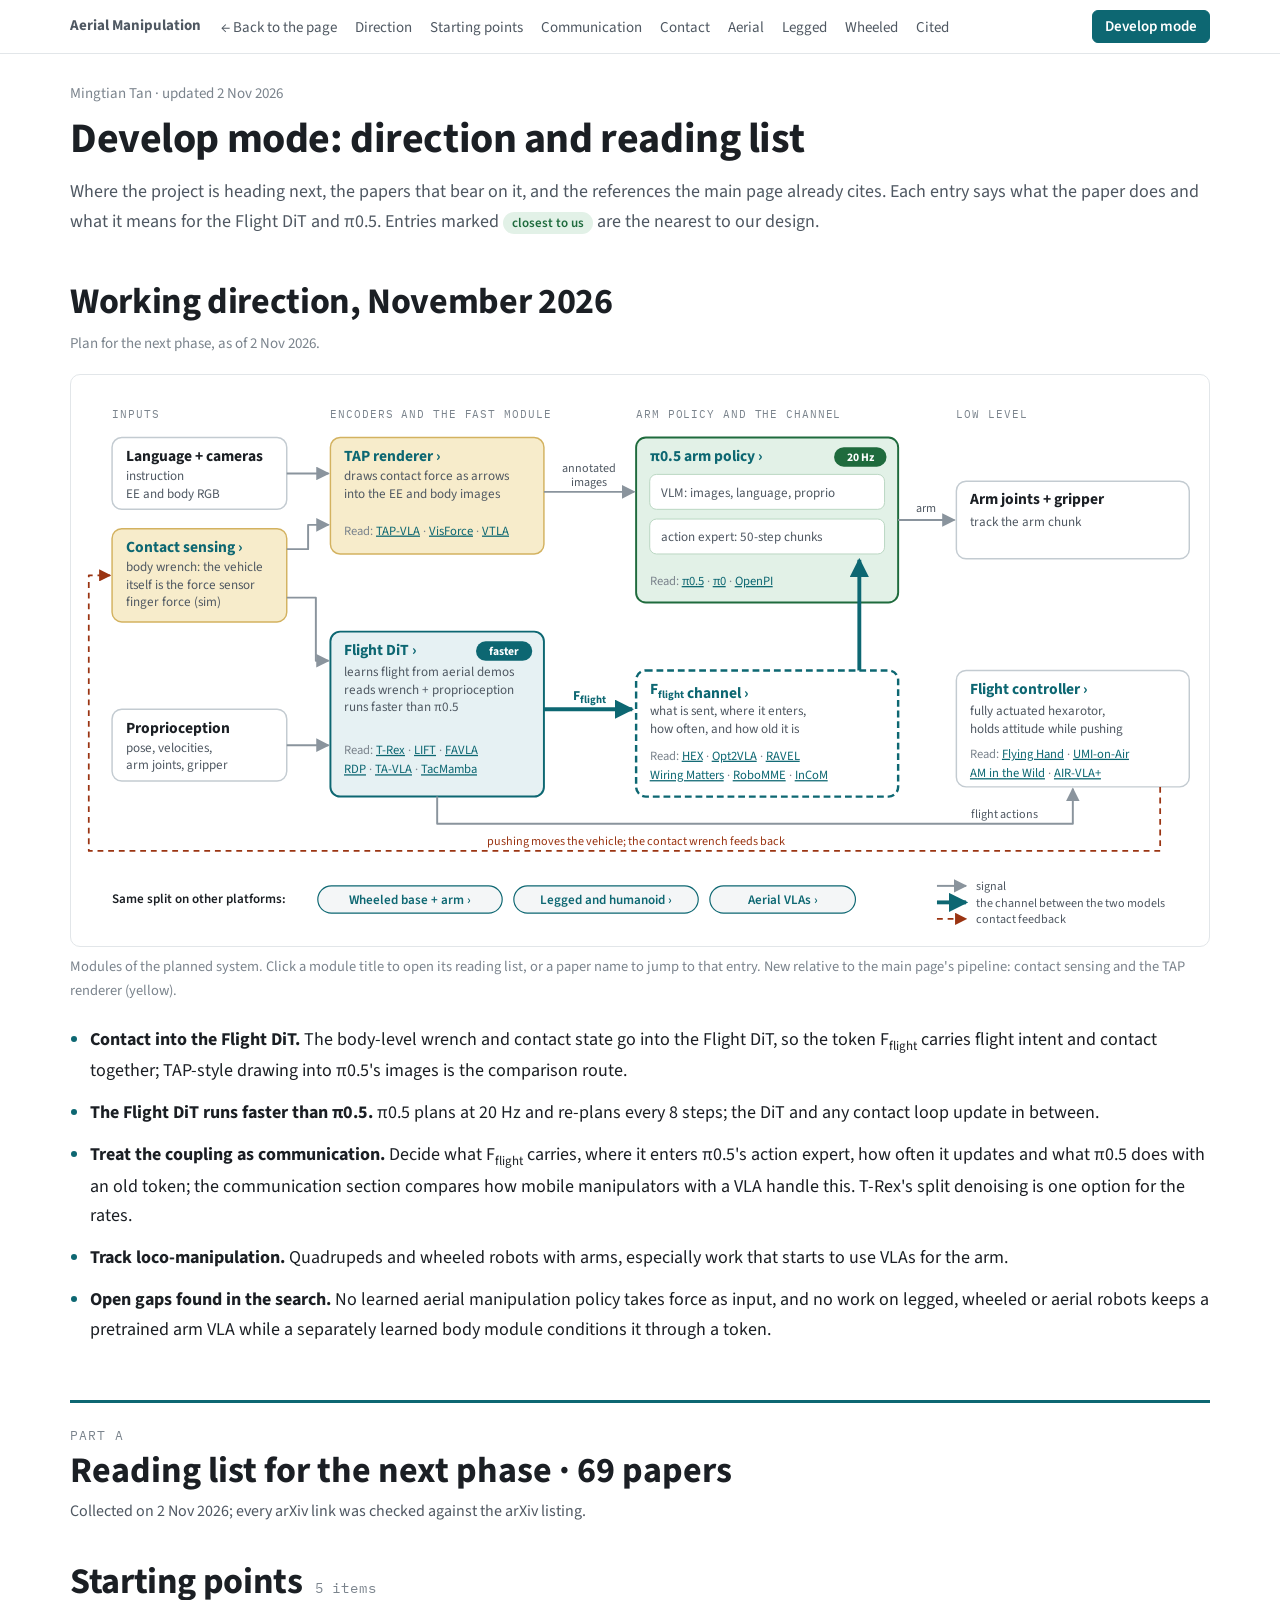
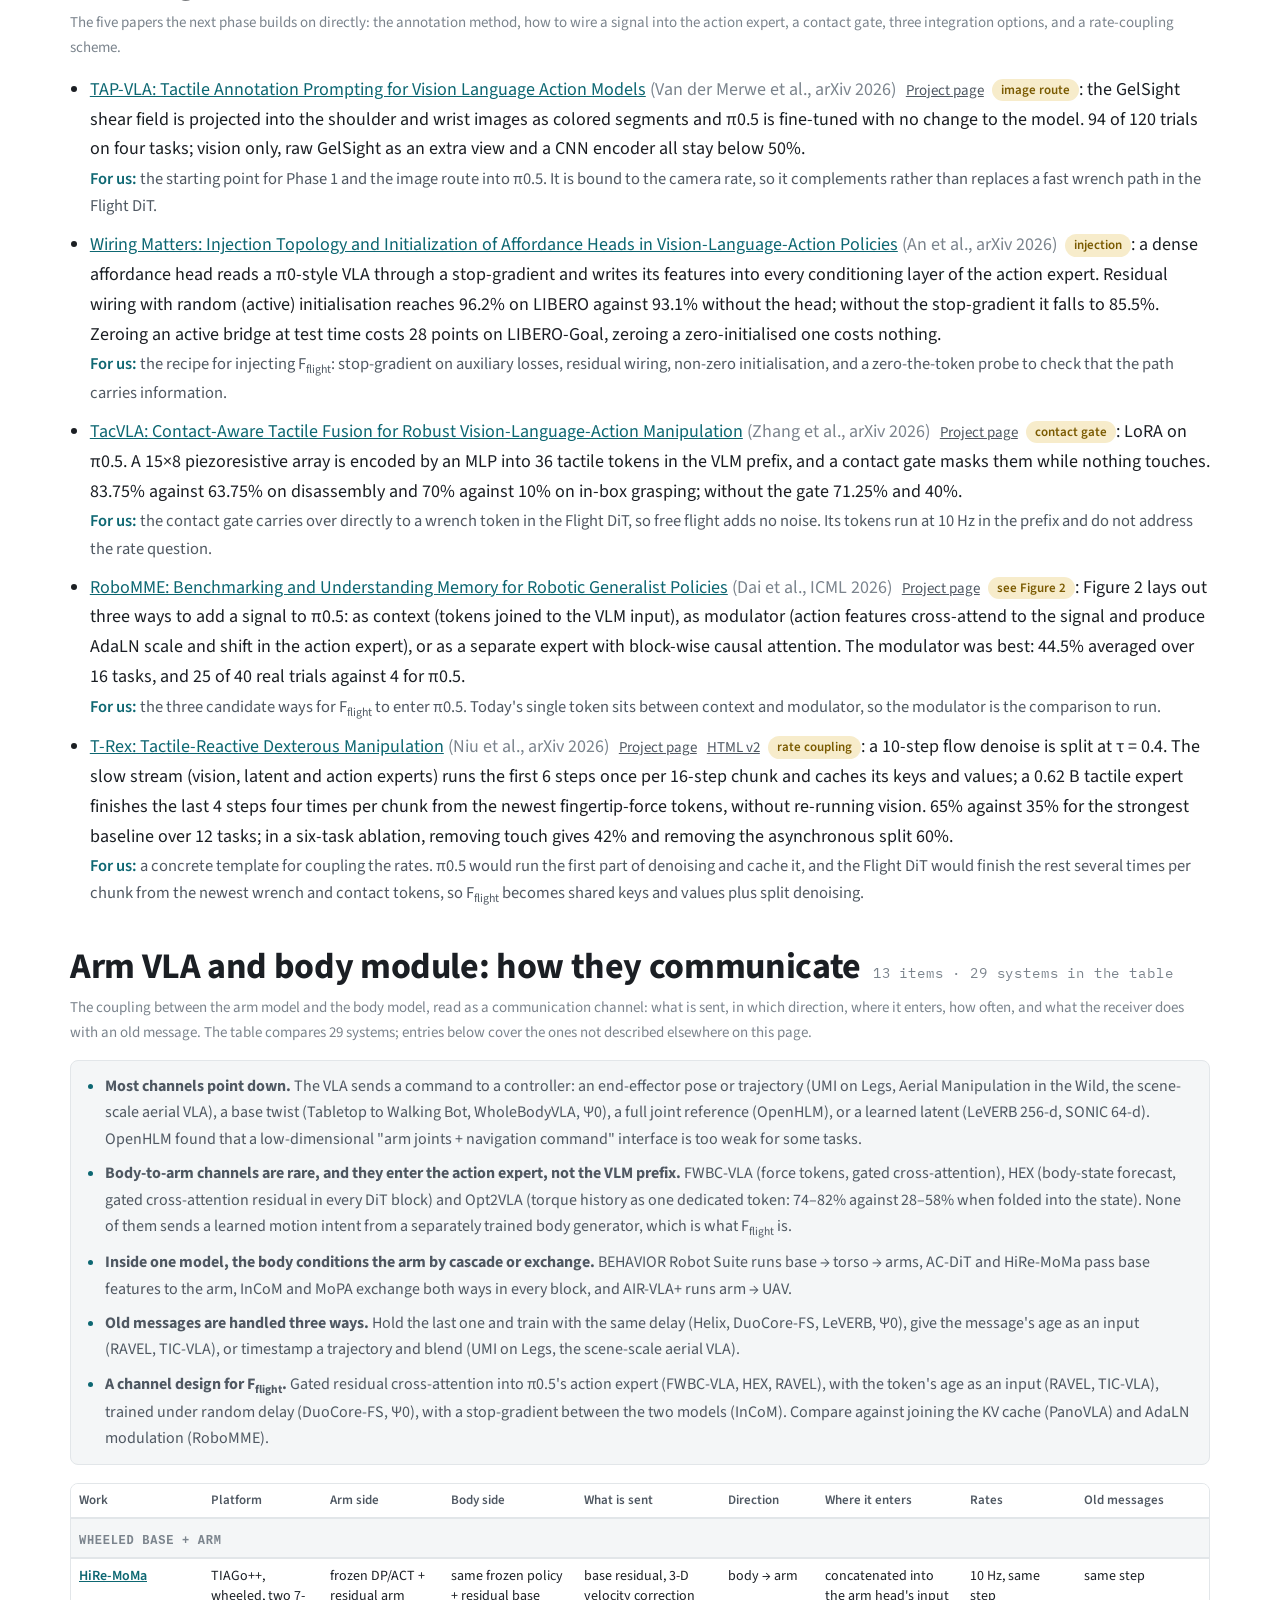
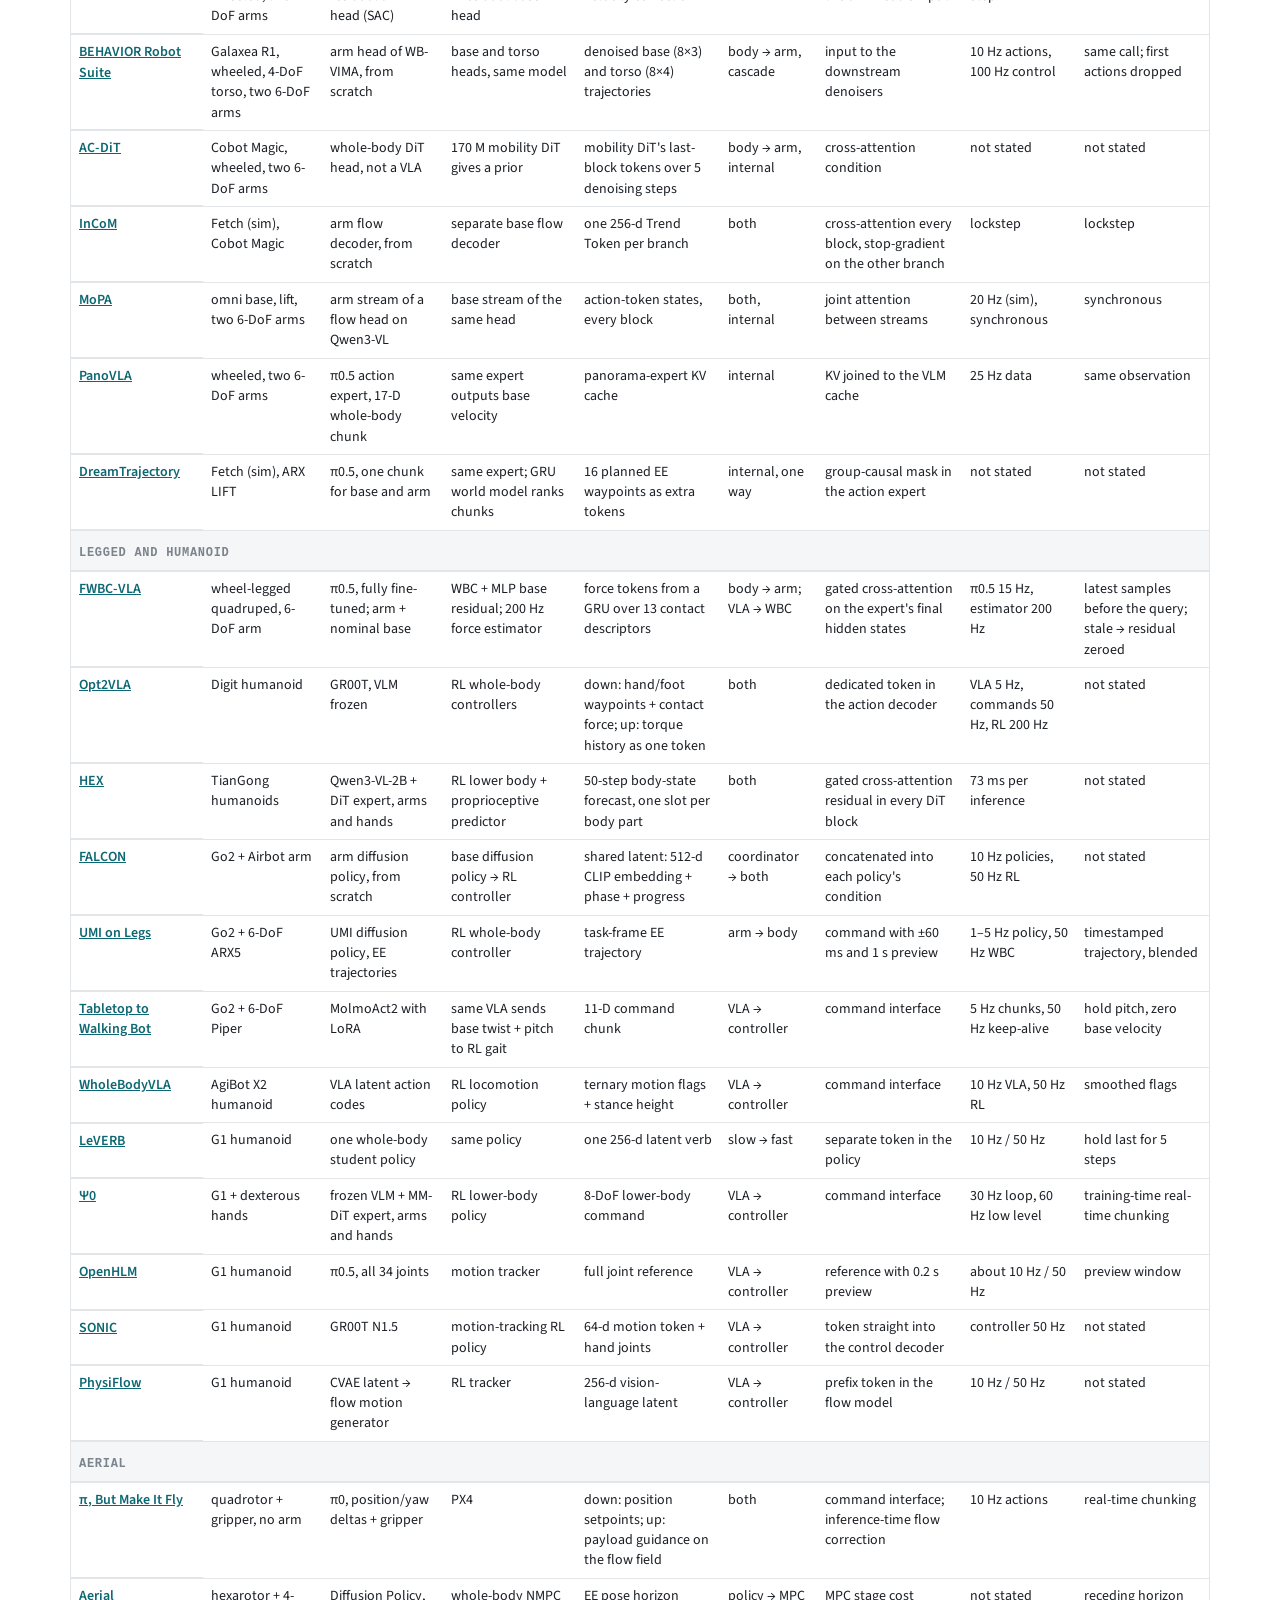
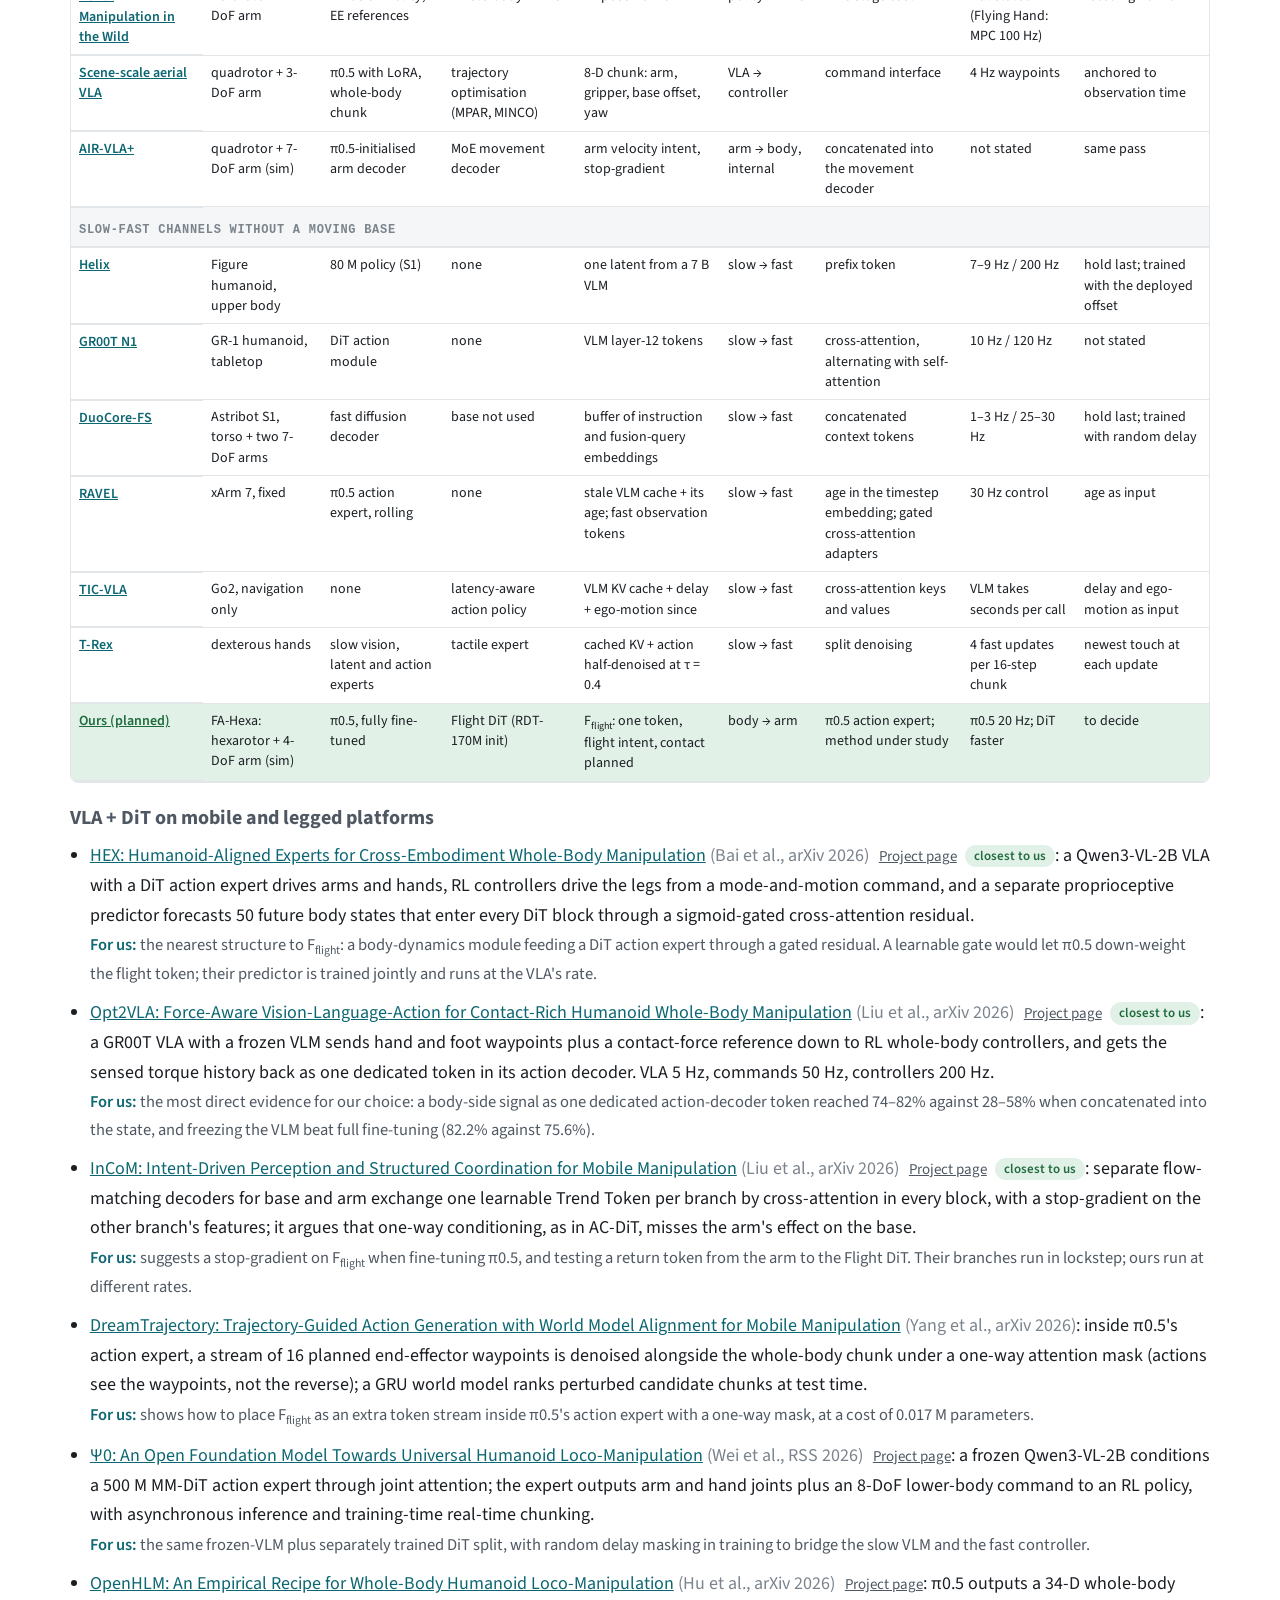
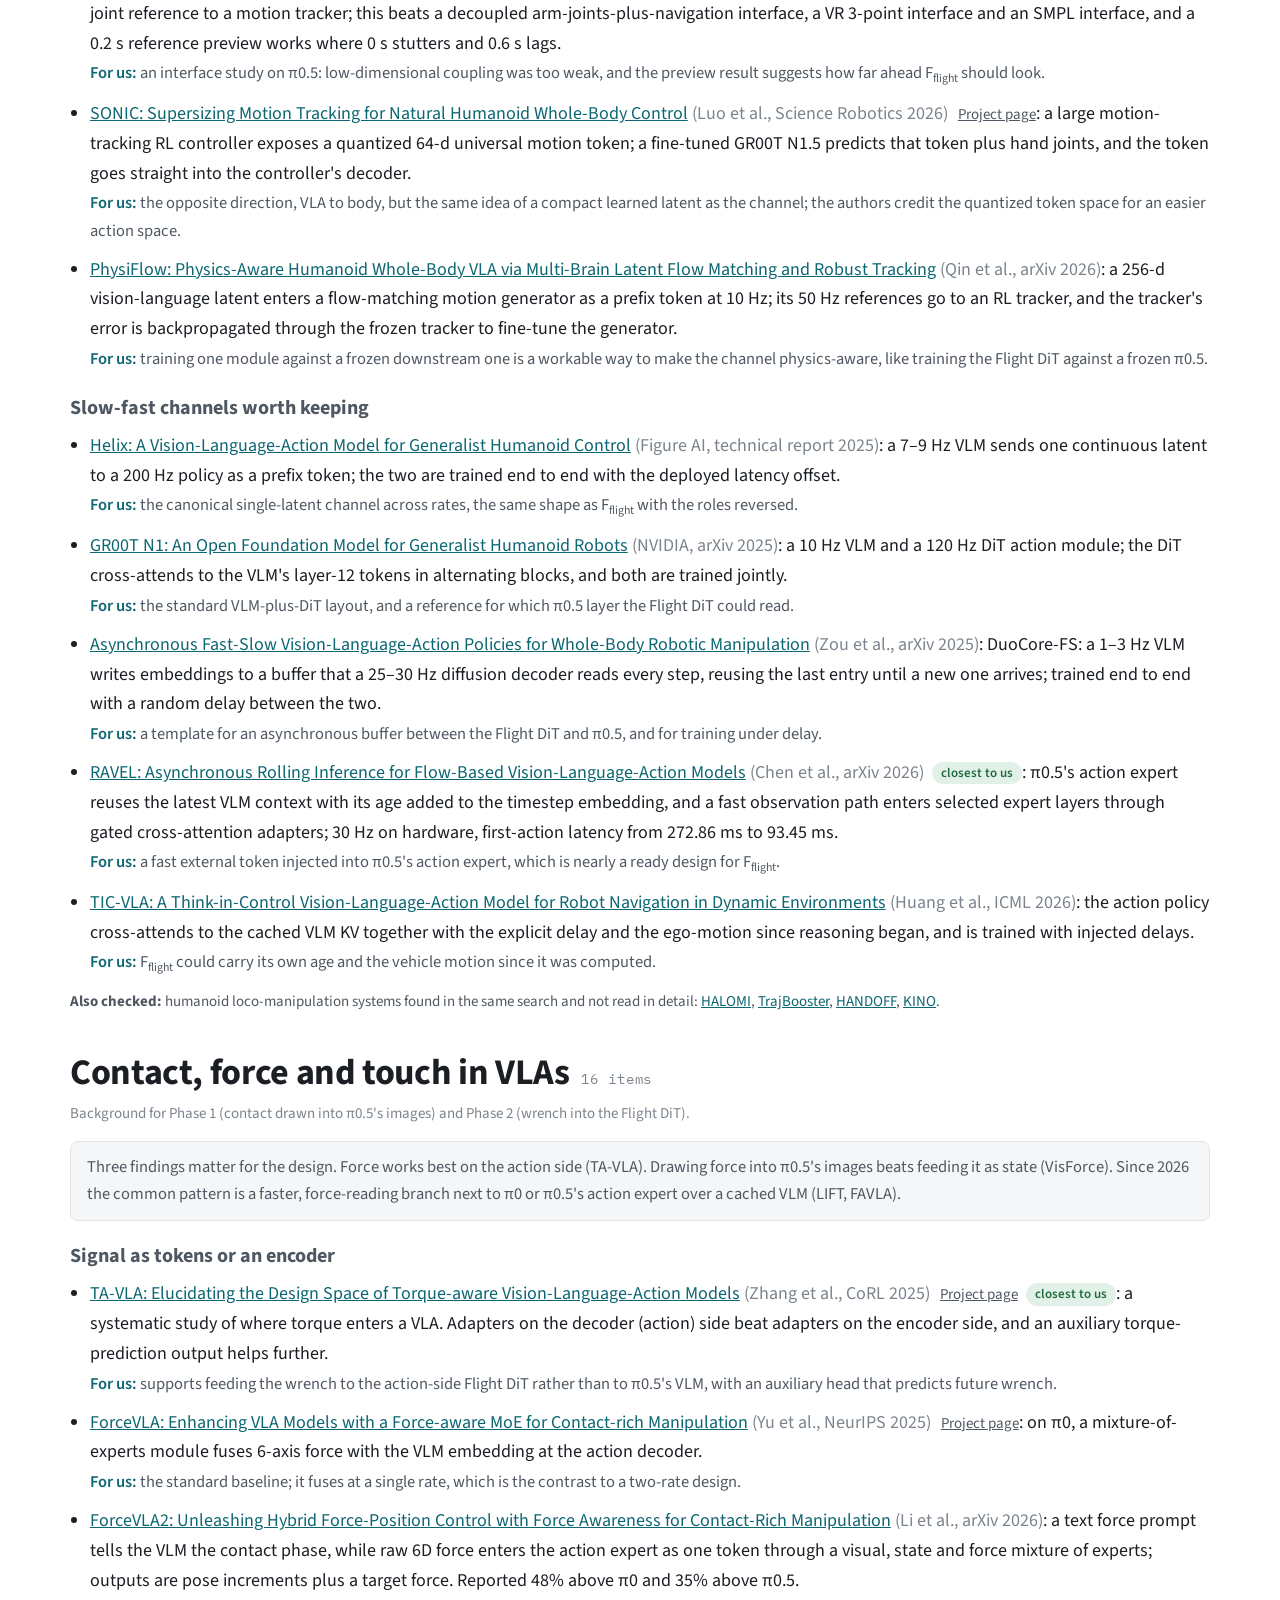
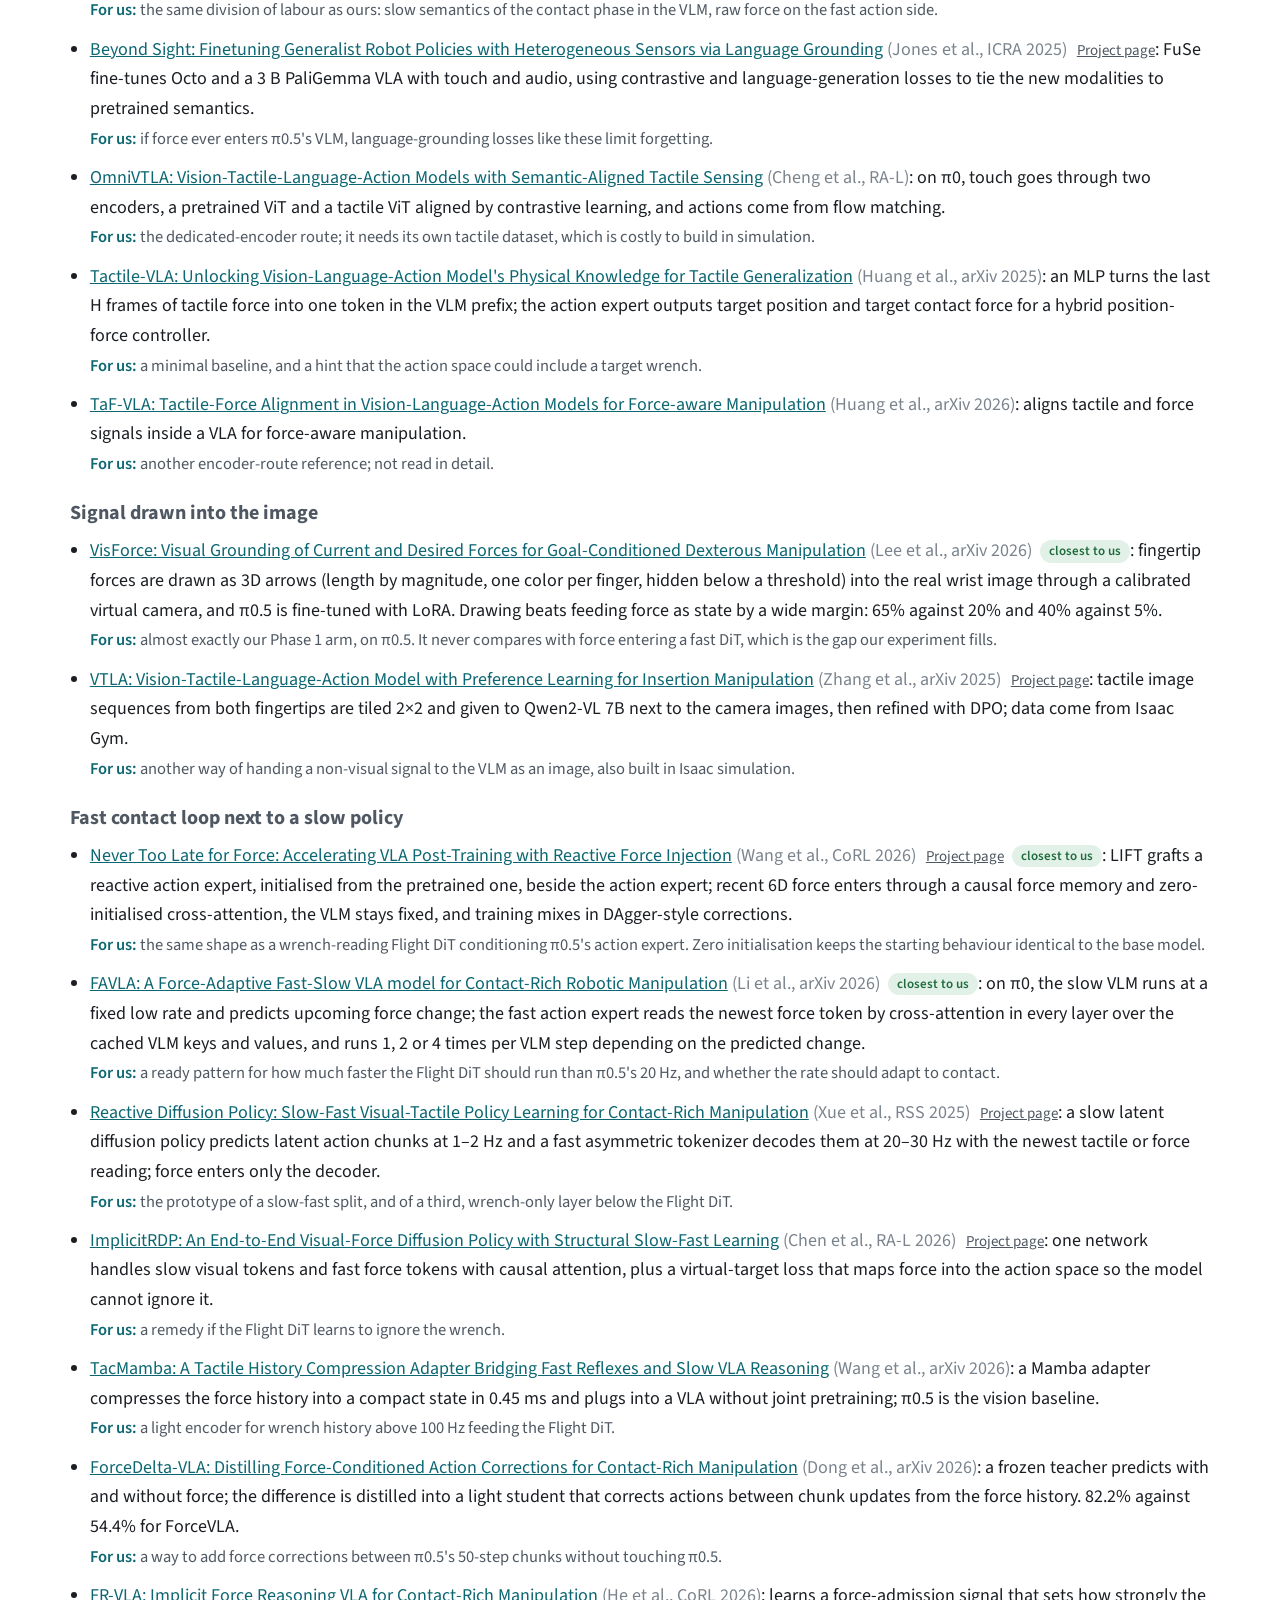
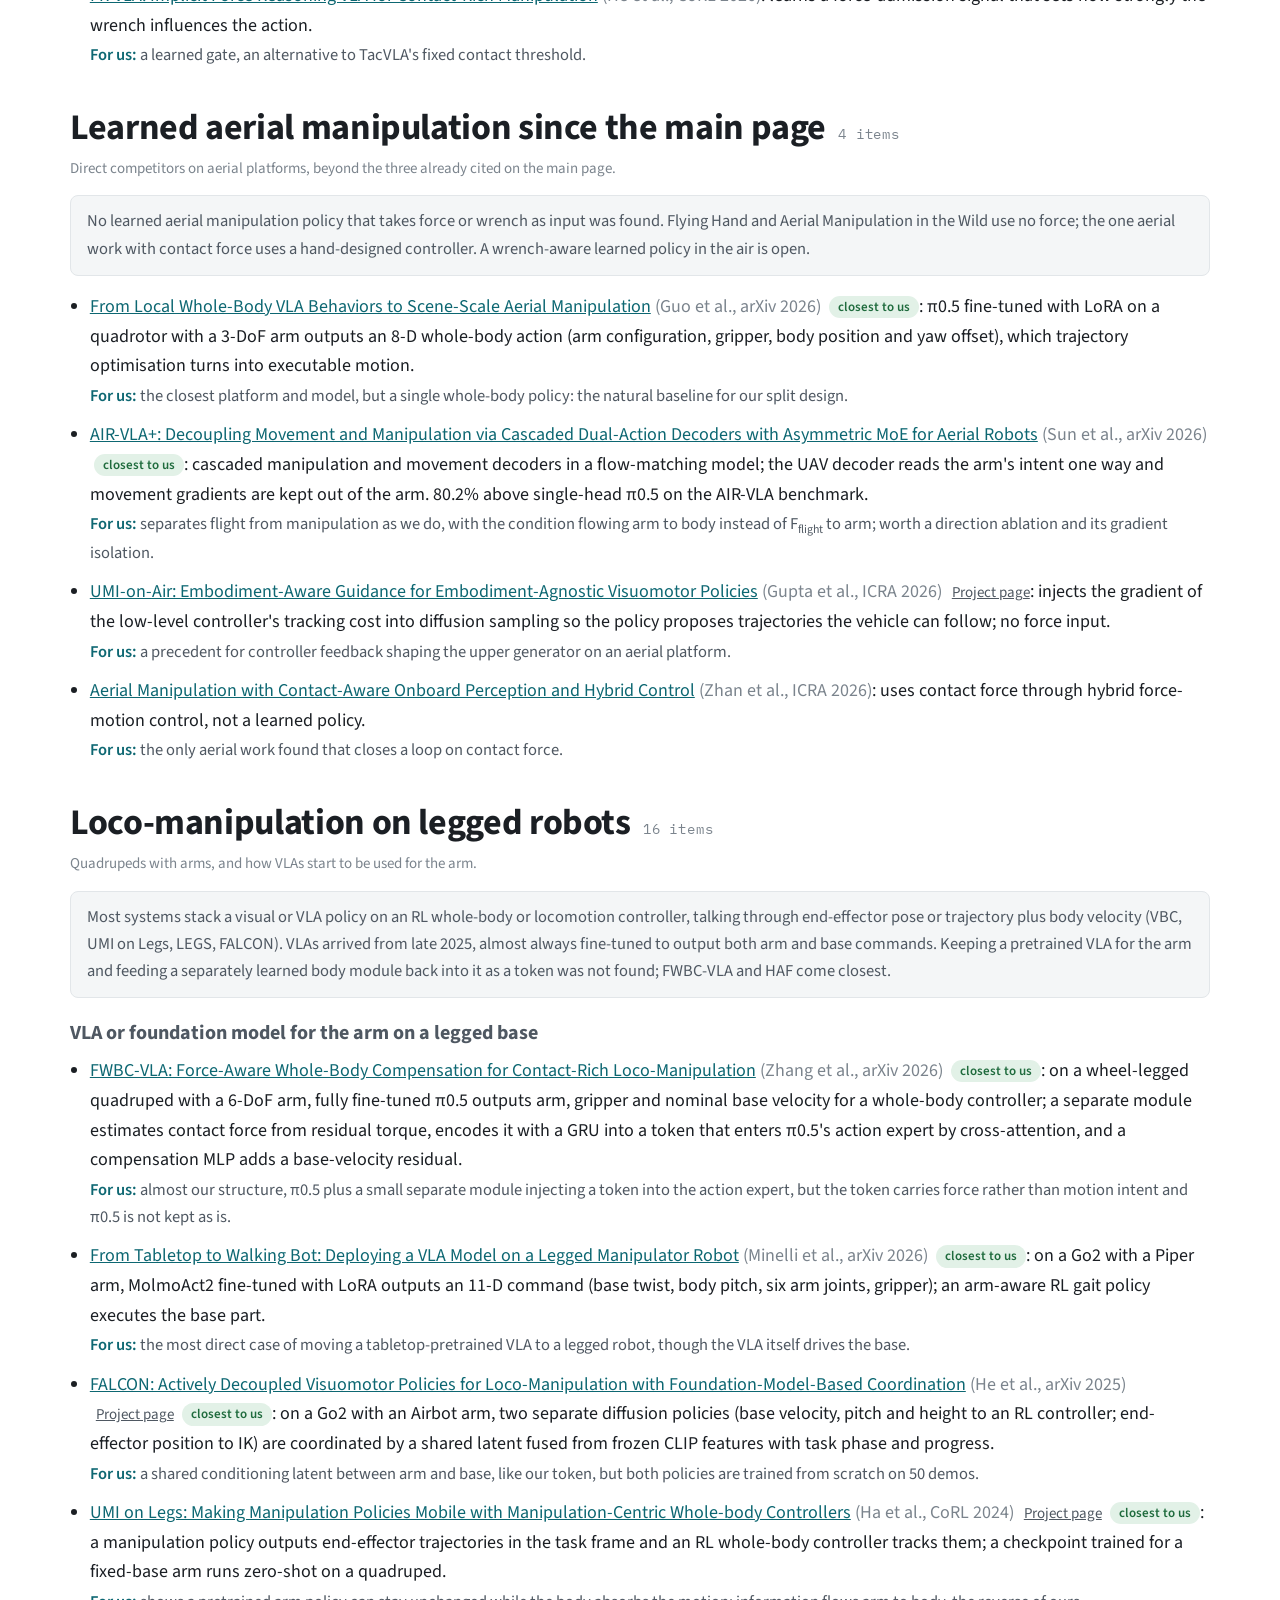
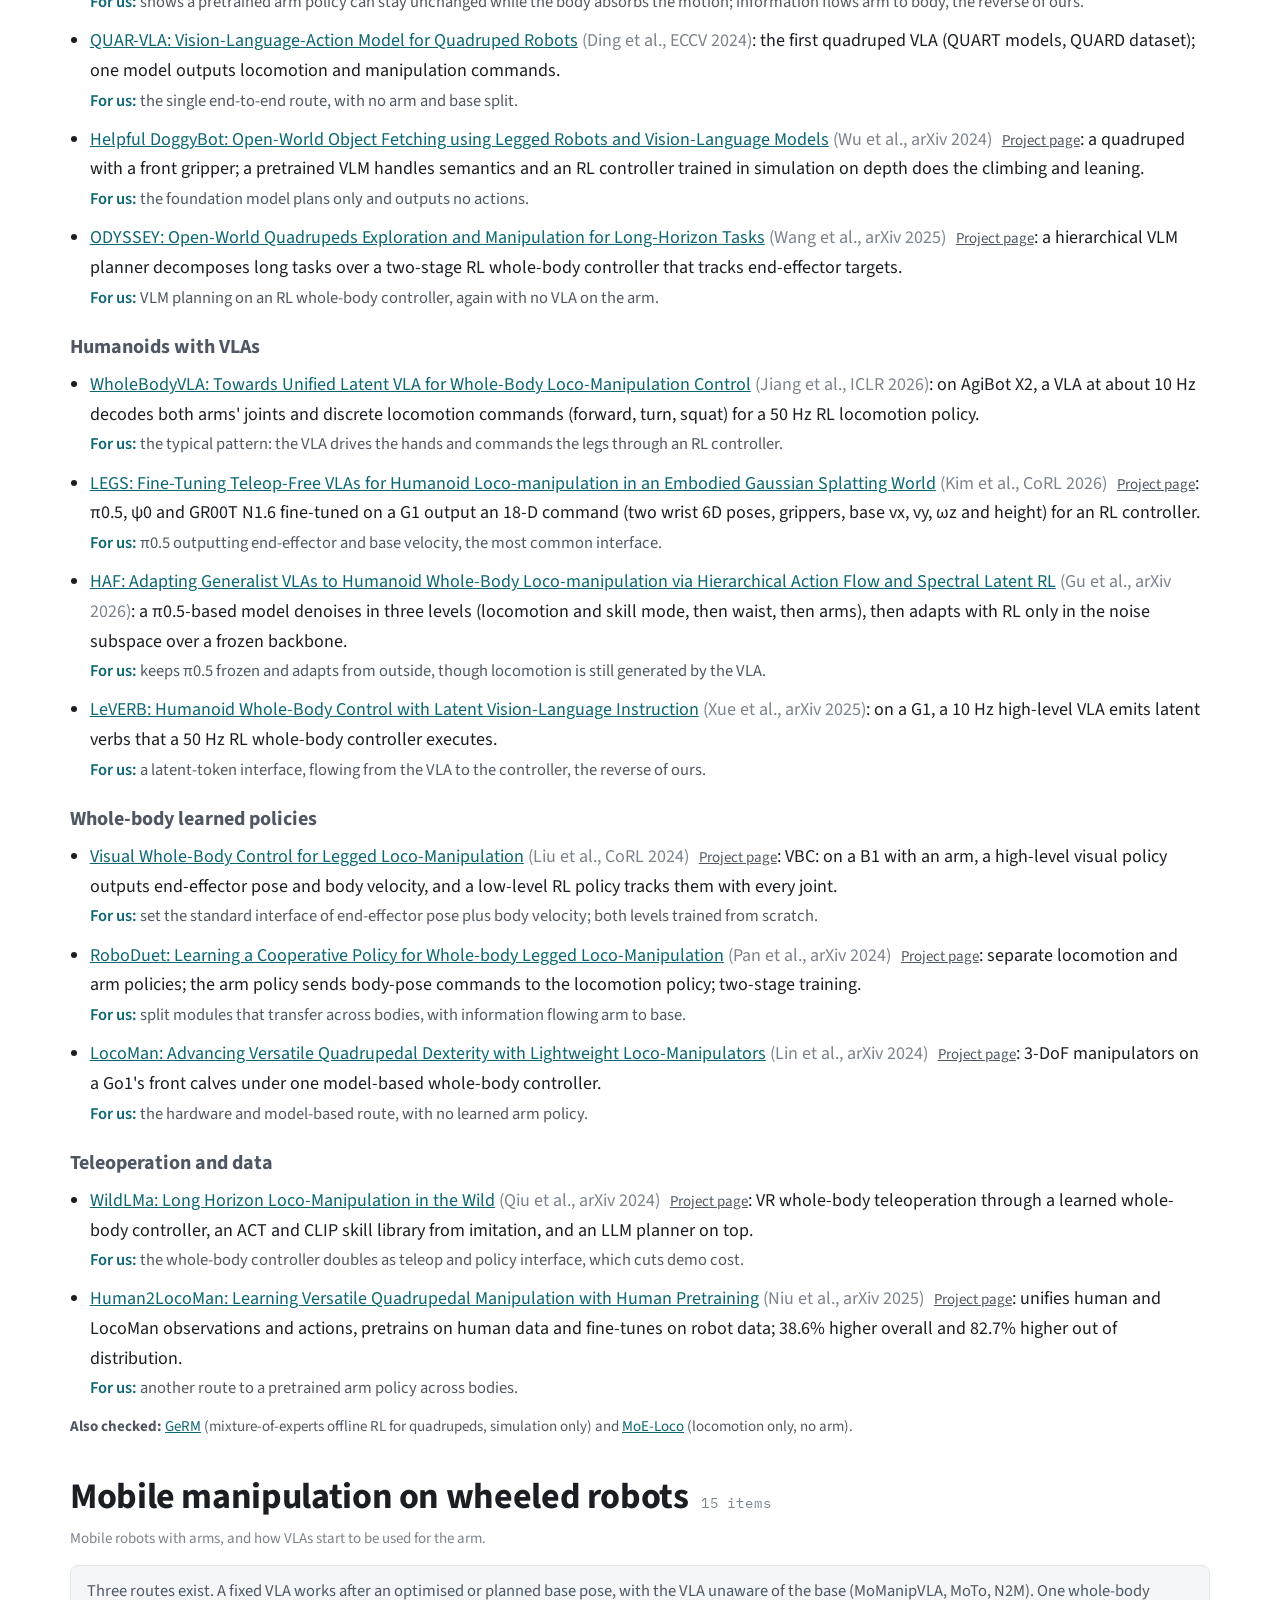
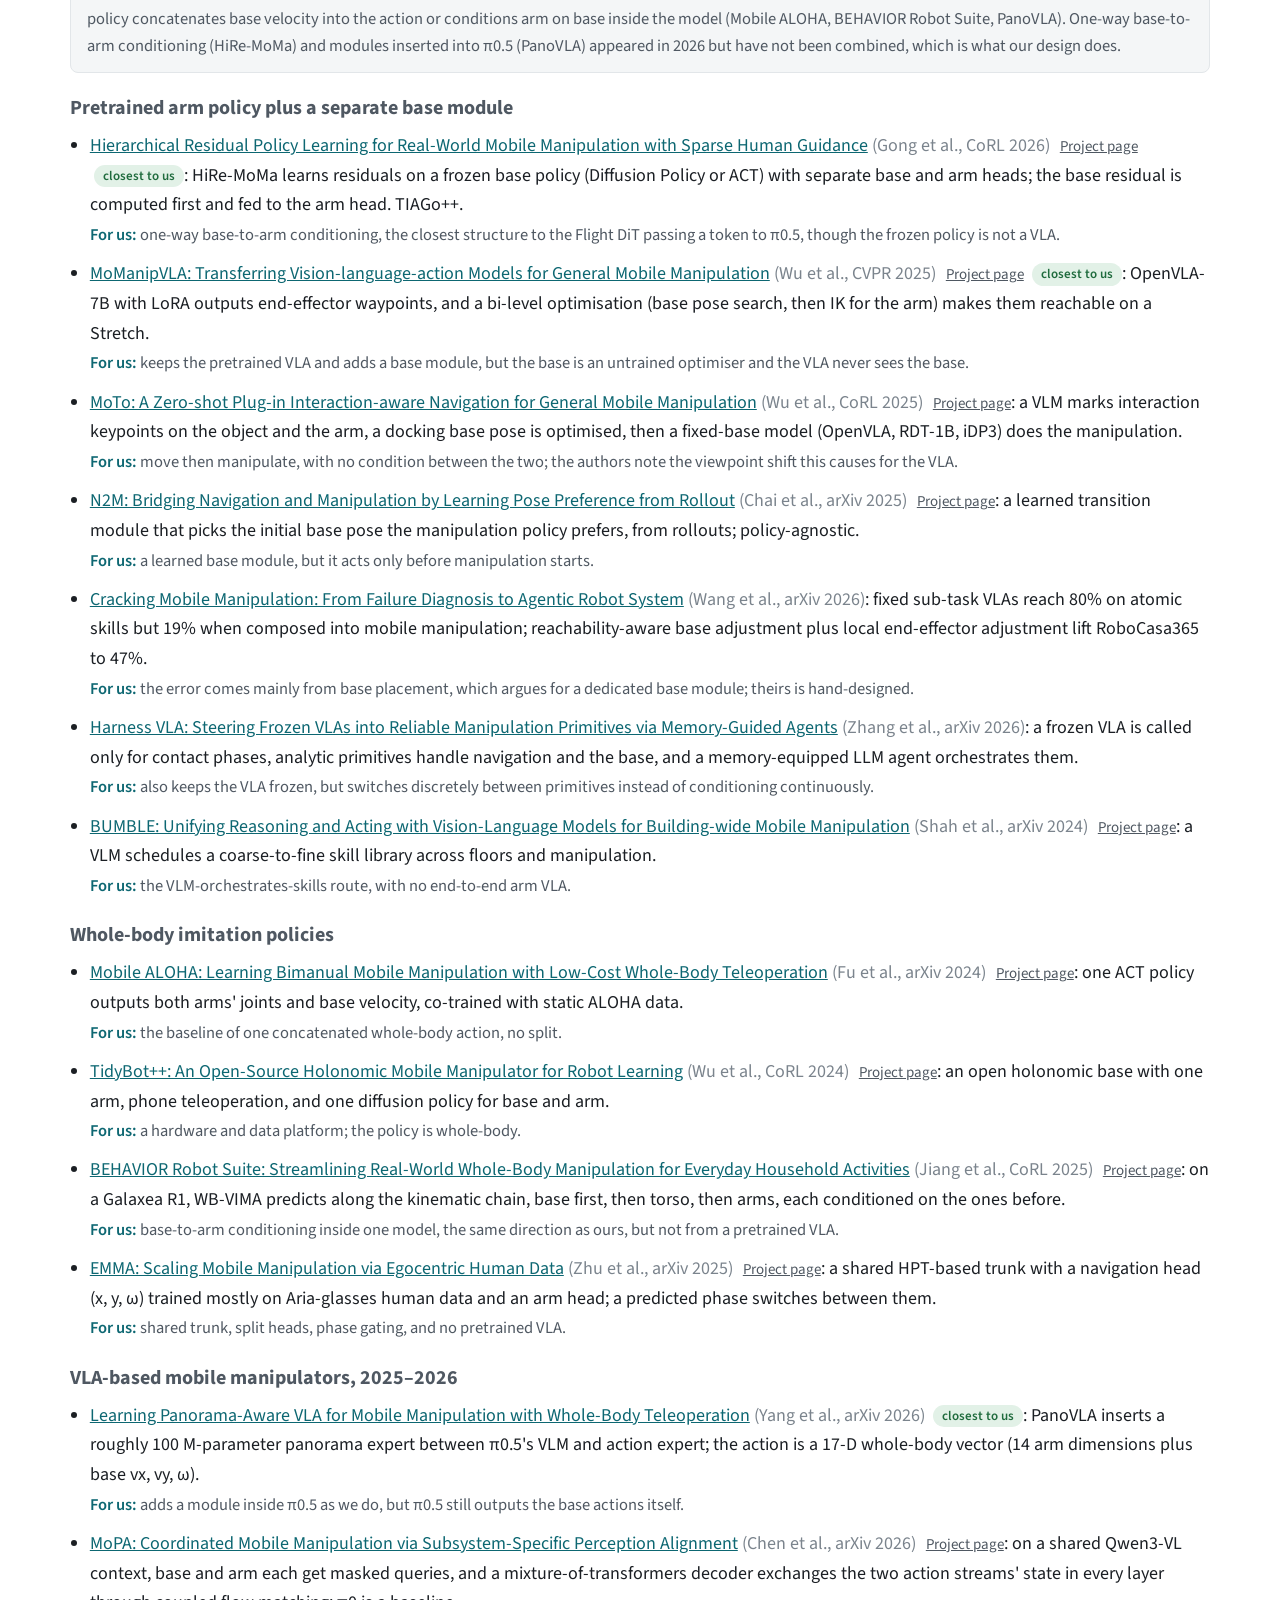
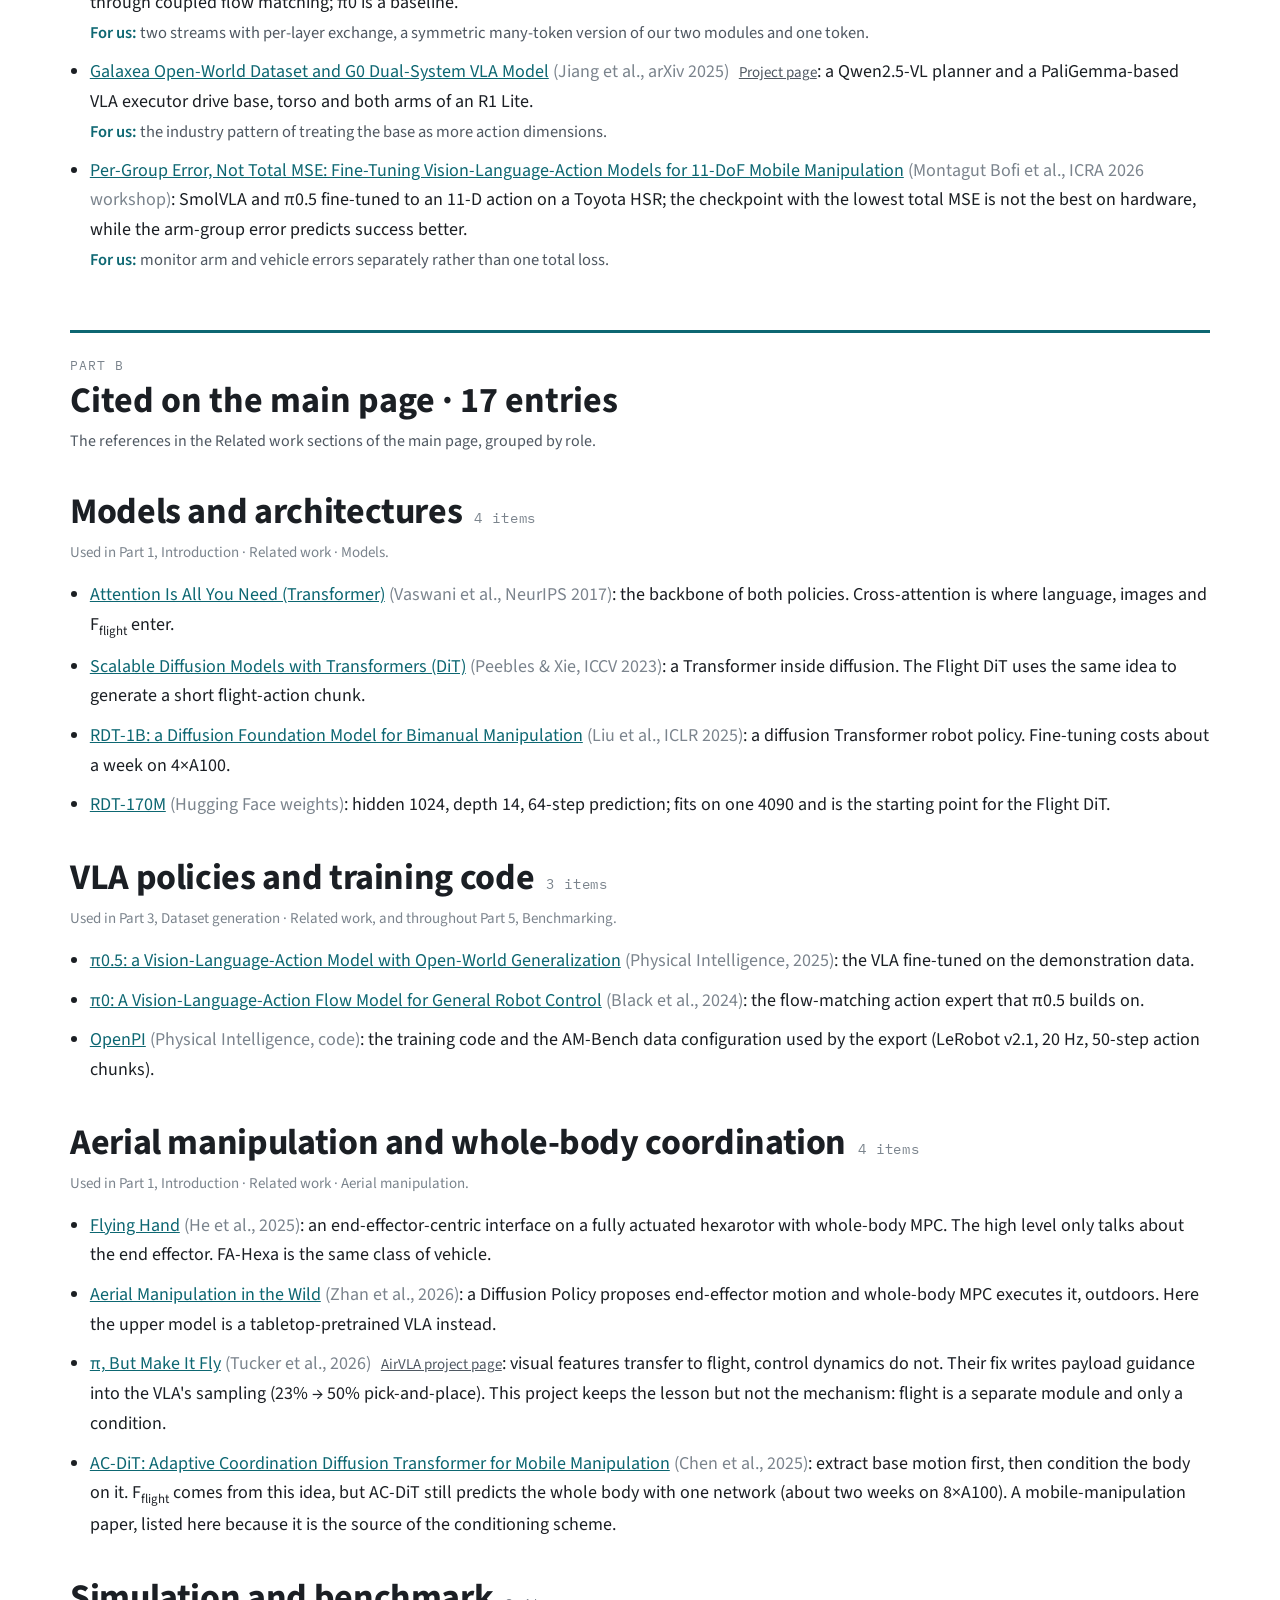
==== commit 70ae1960: "Develop mode: module map in the working direction, linked to the reading list An inline SVG shows th" ====
--- a/develop.html
+++ b/develop.html
@@ -9,7 +9,7 @@
   <link rel="preconnect" href="https://fonts.googleapis.com">
   <link rel="preconnect" href="https://fonts.gstatic.com" crossorigin>
   <link href="https://fonts.googleapis.com/css2?family=IBM+Plex+Mono:wght@400;500&family=Source+Sans+3:wght@400;600;700&display=swap" rel="stylesheet">
-  <link rel="stylesheet" href="styles.css?v=20261102c">
+  <link rel="stylesheet" href="styles.css?v=20261102d">
 </head>
 <body>
   <header class="nav">
@@ -41,6 +41,92 @@
       <div class="wrap">
         <h2>Working direction, November 2026</h2>
         <p class="where">Plan for the next phase, as of 2 Nov 2026.</p>
+        <figure class="dmap-fig">
+          <div class="dmap-wrap">
+          <svg class="dmap" viewBox="-12 0 1152 565" role="img" aria-labelledby="dmap-title dmap-desc">
+          <title id="dmap-title">Modules of the planned system</title>
+          <desc id="dmap-desc">Inputs feed a TAP renderer and the Flight DiT. The renderer draws contact force into the images π0.5 sees; the Flight DiT reads wrench and proprioception, sends flight actions to the flight controller and the F_flight token into π0.5's action expert. Contact moves the vehicle and feeds back as wrench. Each module links to its reading list.</desc>
+          <defs><marker id="m-gray" viewBox="0 0 10 10" refX="9" refY="5" markerWidth="7" markerHeight="7" orient="auto-start-reverse"><path d="M0,0 L10,5 L0,10 z" class="mk-gray"/></marker><marker id="m-acc" viewBox="0 0 10 10" refX="9" refY="5" markerWidth="5" markerHeight="5" orient="auto-start-reverse"><path d="M0,0 L10,5 L0,10 z" class="mk-acc"/></marker><marker id="m-bad" viewBox="0 0 10 10" refX="9" refY="5" markerWidth="7" markerHeight="7" orient="auto-start-reverse"><path d="M0,0 L10,5 L0,10 z" class="mk-bad"/></marker></defs>
+          <text x="20" y="30" class="col">INPUTS</text>
+          <text x="245" y="30" class="col">ENCODERS AND THE FAST MODULE</text>
+          <text x="560" y="30" class="col">ARM POLICY AND THE CHANNEL</text>
+          <text x="890" y="30" class="col">LOW LEVEL</text>
+          <rect x="20" y="50" width="180" height="74" rx="10" class="box"/>
+          <text x="34" y="74" class="t">Language + cameras</text>
+          <text x="34" y="94" class="s">instruction</text>
+          <text x="34" y="112" class="s">EE and body RGB</text>
+          <rect x="20" y="144" width="180" height="96" rx="10" class="box new"/>
+          <a href="#contact"><text x="34" y="168" class="t link">Contact sensing ›</text></a>
+          <text x="34" y="188" class="s">body wrench: the vehicle</text>
+          <text x="34" y="206" class="s">itself is the force sensor</text>
+          <text x="34" y="224" class="s">finger force (sim)</text>
+          <rect x="20" y="330" width="180" height="74" rx="10" class="box"/>
+          <text x="34" y="354" class="t">Proprioception</text>
+          <text x="34" y="374" class="s">pose, velocities,</text>
+          <text x="34" y="392" class="s">arm joints, gripper</text>
+          <rect x="245" y="50" width="220" height="120" rx="10" class="box new"/>
+          <a href="#contact-signal-drawn-into-the-image"><text x="259" y="74" class="t link">TAP renderer ›</text></a>
+          <text x="259" y="94" class="s">draws contact force as arrows</text>
+          <text x="259" y="112" class="s">into the EE and body images</text>
+          <text x="259" y="150" class="r"><tspan class="lead">Read: </tspan><a href="#p-2606-29089"><tspan class="paper">TAP-VLA</tspan></a><tspan class="sep"> · </tspan><a href="#p-2609-25785"><tspan class="paper">VisForce</tspan></a><tspan class="sep"> · </tspan><a href="#p-2505-09577"><tspan class="paper">VTLA</tspan></a></text>
+          <rect x="245" y="250" width="220" height="170" rx="10" class="box dit"/>
+          <a href="#contact-fast-contact-loop-next-to-a-slow-policy"><text x="259" y="274" class="t link">Flight DiT ›</text></a>
+          <rect x="395" y="260" width="58" height="20" rx="10" class="badge"/><text x="424.0" y="274.5" class="badge-t" text-anchor="middle">faster</text>
+          <text x="259" y="296" class="s">learns flight from aerial demos</text>
+          <text x="259" y="314" class="s">reads wrench + proprioception</text>
+          <text x="259" y="332" class="s">runs faster than π0.5</text>
+          <text x="259" y="376" class="r"><tspan class="lead">Read: </tspan><a href="#p-2606-17055"><tspan class="paper">T-Rex</tspan></a><tspan class="sep"> · </tspan><a href="#p-2607-14236"><tspan class="paper">LIFT</tspan></a><tspan class="sep"> · </tspan><a href="#p-2602-23648"><tspan class="paper">FAVLA</tspan></a></text>
+          <text x="259" y="396" class="r"><a href="#p-2503-02881"><tspan class="paper">RDP</tspan></a><tspan class="sep"> · </tspan><a href="#p-2509-07962"><tspan class="paper">TA-VLA</tspan></a><tspan class="sep"> · </tspan><a href="#p-2603-01700"><tspan class="paper">TacMamba</tspan></a></text>
+          <rect x="560" y="50" width="270" height="170" rx="10" class="box vla"/>
+          <a href="#cited-vla"><text x="574" y="74" class="t link">π0.5 arm policy ›</text></a>
+          <rect x="764" y="60" width="54" height="20" rx="10" class="badge vlab"/><text x="791.0" y="74.5" class="badge vlab-t" text-anchor="middle">20 Hz</text>
+          <rect x="574" y="88" width="242" height="36" rx="7" class="inner"/>
+          <text x="586" y="111" class="s">VLM: images, language, proprio</text>
+          <rect x="574" y="134" width="242" height="36" rx="7" class="inner"/>
+          <text x="586" y="157" class="s">action expert: 50-step chunks</text>
+          <text x="574" y="202" class="r"><tspan class="lead">Read: </tspan><a href="#cited-vla"><tspan class="paper">π0.5</tspan></a><tspan class="sep"> · </tspan><a href="#cited-vla"><tspan class="paper">π0</tspan></a><tspan class="sep"> · </tspan><a href="#cited-vla"><tspan class="paper">OpenPI</tspan></a></text>
+          <rect x="560" y="290" width="270" height="130" rx="10" class="box ch"/>
+          <a href="#comm"><text x="574" y="314" class="t link">F<tspan dy="4" class="sub">flight</tspan><tspan dy="-4"></tspan> channel ›</text></a>
+          <text x="574" y="336" class="s">what is sent, where it enters,</text>
+          <text x="574" y="354" class="s">how often, and how old it is</text>
+          <text x="574" y="382" class="r"><tspan class="lead">Read: </tspan><a href="#p-2604-07993"><tspan class="paper">HEX</tspan></a><tspan class="sep"> · </tspan><a href="#p-2609-23968"><tspan class="paper">Opt2VLA</tspan></a><tspan class="sep"> · </tspan><a href="#p-2609-34170"><tspan class="paper">RAVEL</tspan></a></text>
+          <text x="574" y="402" class="r"><a href="#p-2610-06318"><tspan class="paper">Wiring Matters</tspan></a><tspan class="sep"> · </tspan><a href="#p-2603-04639"><tspan class="paper">RoboMME</tspan></a><tspan class="sep"> · </tspan><a href="#p-2602-23024"><tspan class="paper">InCoM</tspan></a></text>
+          <rect x="890" y="95" width="240" height="80" rx="10" class="box"/>
+          <text x="904" y="119" class="t">Arm joints + gripper</text>
+          <text x="904" y="141" class="s">track the arm chunk</text>
+          <rect x="890" y="290" width="240" height="120" rx="10" class="box"/>
+          <a href="#aerial"><text x="904" y="314" class="t link">Flight controller ›</text></a>
+          <text x="904" y="336" class="s">fully actuated hexarotor,</text>
+          <text x="904" y="354" class="s">holds attitude while pushing</text>
+          <text x="904" y="380" class="r"><tspan class="lead">Read: </tspan><a href="#cited-aerial"><tspan class="paper">Flying Hand</tspan></a><tspan class="sep"> · </tspan><a href="#p-2510-02614"><tspan class="paper">UMI-on-Air</tspan></a></text>
+          <text x="904" y="400" class="r"><a href="#cited-aerial"><tspan class="paper">AM in the Wild</tspan></a><tspan class="sep"> · </tspan><a href="#p-2606-12859"><tspan class="paper">AIR-VLA+</tspan></a></text>
+          <path d="M200,87 L243,87" class="wire" marker-end="url(#m-gray)"/>
+          <path d="M200,165 L222,165 L222,140 L243,140" class="wire" marker-end="url(#m-gray)"/>
+          <path d="M200,215 L230,215 L230,280 L243,280" class="wire" marker-end="url(#m-gray)"/>
+          <path d="M200,367 L243,367" class="wire" marker-end="url(#m-gray)"/>
+          <path d="M465,106 L558,106" class="wire" marker-end="url(#m-gray)"/>
+          <text x="511" y="86" class="w" text-anchor="middle">annotated</text>
+          <text x="511" y="100" class="w" text-anchor="middle">images</text>
+          <path d="M830,135 L888,135" class="wire" marker-end="url(#m-gray)"/>
+          <text x="859" y="127" class="w" text-anchor="middle">arm</text>
+          <path d="M355,420 L355,448 L1010,448 L1010,412" class="wire" marker-end="url(#m-gray)"/>
+          <text x="940" y="442" class="w" text-anchor="middle">flight actions</text>
+          <path d="M465,330 L556,330" class="wire ch" marker-end="url(#m-acc)"/>
+          <text x="512" y="320" class="w acc" text-anchor="middle">F<tspan dy="4" class="sub">flight</tspan><tspan dy="-4"></tspan></text>
+          <path d="M790,290 L790,176" class="wire ch" marker-end="url(#m-acc)"/>
+          <path d="M1100,410 L1100,476 L-4,476 L-4,192 L18,192" class="wire fb" marker-end="url(#m-bad)"/>
+          <text x="560" y="470" class="w bad" text-anchor="middle">pushing moves the vehicle; the contact wrench feeds back</text>
+          <text x="20" y="530" class="s strong">Same split on other platforms:</text>
+          <a href="#wheeled"><rect x="232" y="512" width="190" height="28" rx="14" class="pill"/><text x="327.0" y="531" class="pill-t" text-anchor="middle">Wheeled base + arm ›</text></a>
+          <a href="#legged"><rect x="434" y="512" width="190" height="28" rx="14" class="pill"/><text x="529.0" y="531" class="pill-t" text-anchor="middle">Legged and humanoid ›</text></a>
+          <a href="#aerial"><rect x="636" y="512" width="150" height="28" rx="14" class="pill"/><text x="711.0" y="531" class="pill-t" text-anchor="middle">Aerial VLAs ›</text></a>
+          <path d="M870,512 L900,512" class="wire" marker-end="url(#m-gray)"/><text x="910" y="516.5" class="w">signal</text>
+          <path d="M870,529 L900,529" class="wire ch" marker-end="url(#m-acc)"/><text x="910" y="533.5" class="w">the channel between the two models</text>
+          <path d="M870,546 L900,546" class="wire fb" marker-end="url(#m-bad)"/><text x="910" y="550.5" class="w">contact feedback</text>
+          </svg>
+          </div>
+          <figcaption>Modules of the planned system. Click a module title to open its reading list, or a paper name to jump to that entry. New relative to the main page's pipeline: contact sensing and the TAP renderer (yellow).</figcaption>
+        </figure>
         <ul class="points">
           <li><b>Contact into the Flight DiT.</b> The body-level wrench and contact state go into the Flight DiT, so the token F<sub>flight</sub> carries flight intent and contact together; TAP-style drawing into π0.5's images is the comparison route.</li>
           <li><b>The Flight DiT runs faster than π0.5.</b> π0.5 plans at 20 Hz and re-plans every 8 steps; the DiT and any contact loop update in between.</li>
@@ -62,11 +148,11 @@
         <h2>Starting points <span class="count">5 items</span></h2>
         <p class="where">The five papers the next phase builds on directly: the annotation method, how to wire a signal into the action expert, a contact gate, three integration options, and a rate-coupling scheme.</p>
         <ul class="refs">
-          <li><a href="https://arxiv.org/abs/2606.29089">TAP-VLA: Tactile Annotation Prompting for Vision Language Action Models</a> <span>(Van der Merwe et al., arXiv 2026)</span> <span class="links"><a href="https://tap-vla.github.io/">Project page</a></span> <span class="chip part">image route</span>: the GelSight shear field is projected into the shoulder and wrist images as colored segments and π0.5 is fine-tuned with no change to the model. 94 of 120 trials on four tasks; vision only, raw GelSight as an extra view and a CNN encoder all stay below 50%. <span class="us"><b>For us:</b> the starting point for Phase 1 and the image route into π0.5. It is bound to the camera rate, so it complements rather than replaces a fast wrench path in the Flight DiT.</span></li>
-          <li><a href="https://arxiv.org/abs/2610.06318">Wiring Matters: Injection Topology and Initialization of Affordance Heads in Vision-Language-Action Policies</a> <span>(An et al., arXiv 2026)</span> <span class="chip part">injection</span>: a dense affordance head reads a π0-style VLA through a stop-gradient and writes its features into every conditioning layer of the action expert. Residual wiring with random (active) initialisation reaches 96.2% on LIBERO against 93.1% without the head; without the stop-gradient it falls to 85.5%. Zeroing an active bridge at test time costs 28 points on LIBERO-Goal, zeroing a zero-initialised one costs nothing. <span class="us"><b>For us:</b> the recipe for injecting F<sub>flight</sub>: stop-gradient on auxiliary losses, residual wiring, non-zero initialisation, and a zero-the-token probe to check that the path carries information.</span></li>
-          <li><a href="https://arxiv.org/abs/2603.12665">TacVLA: Contact-Aware Tactile Fusion for Robust Vision-Language-Action Manipulation</a> <span>(Zhang et al., arXiv 2026)</span> <span class="links"><a href="https://sites.google.com/view/tacvla">Project page</a></span> <span class="chip part">contact gate</span>: LoRA on π0.5. A 15×8 piezoresistive array is encoded by an MLP into 36 tactile tokens in the VLM prefix, and a contact gate masks them while nothing touches. 83.75% against 63.75% on disassembly and 70% against 10% on in-box grasping; without the gate 71.25% and 40%. <span class="us"><b>For us:</b> the contact gate carries over directly to a wrench token in the Flight DiT, so free flight adds no noise. Its tokens run at 10 Hz in the prefix and do not address the rate question.</span></li>
-          <li><a href="https://arxiv.org/abs/2603.04639">RoboMME: Benchmarking and Understanding Memory for Robotic Generalist Policies</a> <span>(Dai et al., ICML 2026)</span> <span class="links"><a href="https://robomme.github.io">Project page</a></span> <span class="chip part">see Figure 2</span>: Figure 2 lays out three ways to add a signal to π0.5: as context (tokens joined to the VLM input), as modulator (action features cross-attend to the signal and produce AdaLN scale and shift in the action expert), or as a separate expert with block-wise causal attention. The modulator was best: 44.5% averaged over 16 tasks, and 25 of 40 real trials against 4 for π0.5. <span class="us"><b>For us:</b> the three candidate ways for F<sub>flight</sub> to enter π0.5. Today's single token sits between context and modulator, so the modulator is the comparison to run.</span></li>
-          <li><a href="https://arxiv.org/abs/2606.17055">T-Rex: Tactile-Reactive Dexterous Manipulation</a> <span>(Niu et al., arXiv 2026)</span> <span class="links"><a href="https://tactile-rex.github.io/">Project page</a> <a href="https://arxiv.org/html/2606.17055v2">HTML v2</a></span> <span class="chip part">rate coupling</span>: a 10-step flow denoise is split at τ = 0.4. The slow stream (vision, latent and action experts) runs the first 6 steps once per 16-step chunk and caches its keys and values; a 0.62 B tactile expert finishes the last 4 steps four times per chunk from the newest fingertip-force tokens, without re-running vision. 65% against 35% for the strongest baseline over 12 tasks; in a six-task ablation, removing touch gives 42% and removing the asynchronous split 60%. <span class="us"><b>For us:</b> a concrete template for coupling the rates. π0.5 would run the first part of denoising and cache it, and the Flight DiT would finish the rest several times per chunk from the newest wrench and contact tokens, so F<sub>flight</sub> becomes shared keys and values plus split denoising.</span></li>
+          <li id="p-2606-29089"><a href="https://arxiv.org/abs/2606.29089">TAP-VLA: Tactile Annotation Prompting for Vision Language Action Models</a> <span>(Van der Merwe et al., arXiv 2026)</span> <span class="links"><a href="https://tap-vla.github.io/">Project page</a></span> <span class="chip part">image route</span>: the GelSight shear field is projected into the shoulder and wrist images as colored segments and π0.5 is fine-tuned with no change to the model. 94 of 120 trials on four tasks; vision only, raw GelSight as an extra view and a CNN encoder all stay below 50%. <span class="us"><b>For us:</b> the starting point for Phase 1 and the image route into π0.5. It is bound to the camera rate, so it complements rather than replaces a fast wrench path in the Flight DiT.</span></li>
+          <li id="p-2610-06318"><a href="https://arxiv.org/abs/2610.06318">Wiring Matters: Injection Topology and Initialization of Affordance Heads in Vision-Language-Action Policies</a> <span>(An et al., arXiv 2026)</span> <span class="chip part">injection</span>: a dense affordance head reads a π0-style VLA through a stop-gradient and writes its features into every conditioning layer of the action expert. Residual wiring with random (active) initialisation reaches 96.2% on LIBERO against 93.1% without the head; without the stop-gradient it falls to 85.5%. Zeroing an active bridge at test time costs 28 points on LIBERO-Goal, zeroing a zero-initialised one costs nothing. <span class="us"><b>For us:</b> the recipe for injecting F<sub>flight</sub>: stop-gradient on auxiliary losses, residual wiring, non-zero initialisation, and a zero-the-token probe to check that the path carries information.</span></li>
+          <li id="p-2603-12665"><a href="https://arxiv.org/abs/2603.12665">TacVLA: Contact-Aware Tactile Fusion for Robust Vision-Language-Action Manipulation</a> <span>(Zhang et al., arXiv 2026)</span> <span class="links"><a href="https://sites.google.com/view/tacvla">Project page</a></span> <span class="chip part">contact gate</span>: LoRA on π0.5. A 15×8 piezoresistive array is encoded by an MLP into 36 tactile tokens in the VLM prefix, and a contact gate masks them while nothing touches. 83.75% against 63.75% on disassembly and 70% against 10% on in-box grasping; without the gate 71.25% and 40%. <span class="us"><b>For us:</b> the contact gate carries over directly to a wrench token in the Flight DiT, so free flight adds no noise. Its tokens run at 10 Hz in the prefix and do not address the rate question.</span></li>
+          <li id="p-2603-04639"><a href="https://arxiv.org/abs/2603.04639">RoboMME: Benchmarking and Understanding Memory for Robotic Generalist Policies</a> <span>(Dai et al., ICML 2026)</span> <span class="links"><a href="https://robomme.github.io">Project page</a></span> <span class="chip part">see Figure 2</span>: Figure 2 lays out three ways to add a signal to π0.5: as context (tokens joined to the VLM input), as modulator (action features cross-attend to the signal and produce AdaLN scale and shift in the action expert), or as a separate expert with block-wise causal attention. The modulator was best: 44.5% averaged over 16 tasks, and 25 of 40 real trials against 4 for π0.5. <span class="us"><b>For us:</b> the three candidate ways for F<sub>flight</sub> to enter π0.5. Today's single token sits between context and modulator, so the modulator is the comparison to run.</span></li>
+          <li id="p-2606-17055"><a href="https://arxiv.org/abs/2606.17055">T-Rex: Tactile-Reactive Dexterous Manipulation</a> <span>(Niu et al., arXiv 2026)</span> <span class="links"><a href="https://tactile-rex.github.io/">Project page</a> <a href="https://arxiv.org/html/2606.17055v2">HTML v2</a></span> <span class="chip part">rate coupling</span>: a 10-step flow denoise is split at τ = 0.4. The slow stream (vision, latent and action experts) runs the first 6 steps once per 16-step chunk and caches its keys and values; a 0.62 B tactile expert finishes the last 4 steps four times per chunk from the newest fingertip-force tokens, without re-running vision. 65% against 35% for the strongest baseline over 12 tasks; in a six-task ablation, removing touch gives 42% and removing the asynchronous split 60%. <span class="us"><b>For us:</b> a concrete template for coupling the rates. π0.5 would run the first part of denoising and cache it, and the Flight DiT would finish the rest several times per chunk from the newest wrench and contact tokens, so F<sub>flight</sub> becomes shared keys and values plus split denoising.</span></li>
         </ul>
       </div>
     </section>
@@ -124,24 +210,24 @@
             </tbody>
           </table>
         </div>
-        <h3>VLA + DiT on mobile and legged platforms</h3>
-        <ul class="refs">
-          <li><a href="https://arxiv.org/abs/2604.07993">HEX: Humanoid-Aligned Experts for Cross-Embodiment Whole-Body Manipulation</a> <span>(Bai et al., arXiv 2026)</span> <span class="links"><a href="https://hex-humanoid.github.io">Project page</a></span> <span class="chip ok">closest to us</span>: a Qwen3-VL-2B VLA with a DiT action expert drives arms and hands, RL controllers drive the legs from a mode-and-motion command, and a separate proprioceptive predictor forecasts 50 future body states that enter every DiT block through a sigmoid-gated cross-attention residual. <span class="us"><b>For us:</b> the nearest structure to F<sub>flight</sub>: a body-dynamics module feeding a DiT action expert through a gated residual. A learnable gate would let π0.5 down-weight the flight token; their predictor is trained jointly and runs at the VLA's rate.</span></li>
-          <li><a href="https://arxiv.org/abs/2609.23968">Opt2VLA: Force-Aware Vision-Language-Action for Contact-Rich Humanoid Whole-Body Manipulation</a> <span>(Liu et al., arXiv 2026)</span> <span class="links"><a href="https://opt2vla.github.io">Project page</a></span> <span class="chip ok">closest to us</span>: a GR00T VLA with a frozen VLM sends hand and foot waypoints plus a contact-force reference down to RL whole-body controllers, and gets the sensed torque history back as one dedicated token in its action decoder. VLA 5 Hz, commands 50 Hz, controllers 200 Hz. <span class="us"><b>For us:</b> the most direct evidence for our choice: a body-side signal as one dedicated action-decoder token reached 74–82% against 28–58% when concatenated into the state, and freezing the VLM beat full fine-tuning (82.2% against 75.6%).</span></li>
-          <li><a href="https://arxiv.org/abs/2602.23024">InCoM: Intent-Driven Perception and Structured Coordination for Mobile Manipulation</a> <span>(Liu et al., arXiv 2026)</span> <span class="links"><a href="https://liujiahao2077.github.io/InCoM.github.io">Project page</a></span> <span class="chip ok">closest to us</span>: separate flow-matching decoders for base and arm exchange one learnable Trend Token per branch by cross-attention in every block, with a stop-gradient on the other branch's features; it argues that one-way conditioning, as in AC-DiT, misses the arm's effect on the base. <span class="us"><b>For us:</b> suggests a stop-gradient on F<sub>flight</sub> when fine-tuning π0.5, and testing a return token from the arm to the Flight DiT. Their branches run in lockstep; ours run at different rates.</span></li>
-          <li><a href="https://arxiv.org/abs/2608.01381">DreamTrajectory: Trajectory-Guided Action Generation with World Model Alignment for Mobile Manipulation</a> <span>(Yang et al., arXiv 2026)</span>: inside π0.5's action expert, a stream of 16 planned end-effector waypoints is denoised alongside the whole-body chunk under a one-way attention mask (actions see the waypoints, not the reverse); a GRU world model ranks perturbed candidate chunks at test time. <span class="us"><b>For us:</b> shows how to place F<sub>flight</sub> as an extra token stream inside π0.5's action expert with a one-way mask, at a cost of 0.017 M parameters.</span></li>
-          <li><a href="https://arxiv.org/abs/2603.12263">Ψ0: An Open Foundation Model Towards Universal Humanoid Loco-Manipulation</a> <span>(Wei et al., RSS 2026)</span> <span class="links"><a href="https://psi-lab.ai/Psi0">Project page</a></span>: a frozen Qwen3-VL-2B conditions a 500 M MM-DiT action expert through joint attention; the expert outputs arm and hand joints plus an 8-DoF lower-body command to an RL policy, with asynchronous inference and training-time real-time chunking. <span class="us"><b>For us:</b> the same frozen-VLM plus separately trained DiT split, with random delay masking in training to bridge the slow VLM and the fast controller.</span></li>
-          <li><a href="https://arxiv.org/abs/2606.22174">OpenHLM: An Empirical Recipe for Whole-Body Humanoid Loco-Manipulation</a> <span>(Hu et al., arXiv 2026)</span> <span class="links"><a href="https://openhlm-project.github.io/">Project page</a></span>: π0.5 outputs a 34-D whole-body joint reference to a motion tracker; this beats a decoupled arm-joints-plus-navigation interface, a VR 3-point interface and an SMPL interface, and a 0.2 s reference preview works where 0 s stutters and 0.6 s lags. <span class="us"><b>For us:</b> an interface study on π0.5: low-dimensional coupling was too weak, and the preview result suggests how far ahead F<sub>flight</sub> should look.</span></li>
-          <li><a href="https://arxiv.org/abs/2511.07820">SONIC: Supersizing Motion Tracking for Natural Humanoid Whole-Body Control</a> <span>(Luo et al., Science Robotics 2026)</span> <span class="links"><a href="https://nvlabs.github.io/SONIC/">Project page</a></span>: a large motion-tracking RL controller exposes a quantized 64-d universal motion token; a fine-tuned GR00T N1.5 predicts that token plus hand joints, and the token goes straight into the controller's decoder. <span class="us"><b>For us:</b> the opposite direction, VLA to body, but the same idea of a compact learned latent as the channel; the authors credit the quantized token space for an easier action space.</span></li>
-          <li><a href="https://arxiv.org/abs/2603.05410">PhysiFlow: Physics-Aware Humanoid Whole-Body VLA via Multi-Brain Latent Flow Matching and Robust Tracking</a> <span>(Qin et al., arXiv 2026)</span>: a 256-d vision-language latent enters a flow-matching motion generator as a prefix token at 10 Hz; its 50 Hz references go to an RL tracker, and the tracker's error is backpropagated through the frozen tracker to fine-tune the generator. <span class="us"><b>For us:</b> training one module against a frozen downstream one is a workable way to make the channel physics-aware, like training the Flight DiT against a frozen π0.5.</span></li>
-        </ul>
-        <h3>Slow-fast channels worth keeping</h3>
-        <ul class="refs">
-          <li><a href="https://www.figure.ai/news/helix">Helix: A Vision-Language-Action Model for Generalist Humanoid Control</a> <span>(Figure AI, technical report 2025)</span>: a 7–9 Hz VLM sends one continuous latent to a 200 Hz policy as a prefix token; the two are trained end to end with the deployed latency offset. <span class="us"><b>For us:</b> the canonical single-latent channel across rates, the same shape as F<sub>flight</sub> with the roles reversed.</span></li>
-          <li><a href="https://arxiv.org/abs/2503.14734">GR00T N1: An Open Foundation Model for Generalist Humanoid Robots</a> <span>(NVIDIA, arXiv 2025)</span>: a 10 Hz VLM and a 120 Hz DiT action module; the DiT cross-attends to the VLM's layer-12 tokens in alternating blocks, and both are trained jointly. <span class="us"><b>For us:</b> the standard VLM-plus-DiT layout, and a reference for which π0.5 layer the Flight DiT could read.</span></li>
-          <li><a href="https://arxiv.org/abs/2512.20188">Asynchronous Fast-Slow Vision-Language-Action Policies for Whole-Body Robotic Manipulation</a> <span>(Zou et al., arXiv 2025)</span>: DuoCore-FS: a 1–3 Hz VLM writes embeddings to a buffer that a 25–30 Hz diffusion decoder reads every step, reusing the last entry until a new one arrives; trained end to end with a random delay between the two. <span class="us"><b>For us:</b> a template for an asynchronous buffer between the Flight DiT and π0.5, and for training under delay.</span></li>
-          <li><a href="https://arxiv.org/abs/2609.34170">RAVEL: Asynchronous Rolling Inference for Flow-Based Vision-Language-Action Models</a> <span>(Chen et al., arXiv 2026)</span> <span class="chip ok">closest to us</span>: π0.5's action expert reuses the latest VLM context with its age added to the timestep embedding, and a fast observation path enters selected expert layers through gated cross-attention adapters; 30 Hz on hardware, first-action latency from 272.86 ms to 93.45 ms. <span class="us"><b>For us:</b> a fast external token injected into π0.5's action expert, which is nearly a ready design for F<sub>flight</sub>.</span></li>
-          <li><a href="https://arxiv.org/abs/2602.02459">TIC-VLA: A Think-in-Control Vision-Language-Action Model for Robot Navigation in Dynamic Environments</a> <span>(Huang et al., ICML 2026)</span>: the action policy cross-attends to the cached VLM KV together with the explicit delay and the ego-motion since reasoning began, and is trained with injected delays. <span class="us"><b>For us:</b> F<sub>flight</sub> could carry its own age and the vehicle motion since it was computed.</span></li>
+        <h3 id="comm-vla-dit-on-mobile-and-legged-platforms">VLA + DiT on mobile and legged platforms</h3>
+        <ul class="refs">
+          <li id="p-2604-07993"><a href="https://arxiv.org/abs/2604.07993">HEX: Humanoid-Aligned Experts for Cross-Embodiment Whole-Body Manipulation</a> <span>(Bai et al., arXiv 2026)</span> <span class="links"><a href="https://hex-humanoid.github.io">Project page</a></span> <span class="chip ok">closest to us</span>: a Qwen3-VL-2B VLA with a DiT action expert drives arms and hands, RL controllers drive the legs from a mode-and-motion command, and a separate proprioceptive predictor forecasts 50 future body states that enter every DiT block through a sigmoid-gated cross-attention residual. <span class="us"><b>For us:</b> the nearest structure to F<sub>flight</sub>: a body-dynamics module feeding a DiT action expert through a gated residual. A learnable gate would let π0.5 down-weight the flight token; their predictor is trained jointly and runs at the VLA's rate.</span></li>
+          <li id="p-2609-23968"><a href="https://arxiv.org/abs/2609.23968">Opt2VLA: Force-Aware Vision-Language-Action for Contact-Rich Humanoid Whole-Body Manipulation</a> <span>(Liu et al., arXiv 2026)</span> <span class="links"><a href="https://opt2vla.github.io">Project page</a></span> <span class="chip ok">closest to us</span>: a GR00T VLA with a frozen VLM sends hand and foot waypoints plus a contact-force reference down to RL whole-body controllers, and gets the sensed torque history back as one dedicated token in its action decoder. VLA 5 Hz, commands 50 Hz, controllers 200 Hz. <span class="us"><b>For us:</b> the most direct evidence for our choice: a body-side signal as one dedicated action-decoder token reached 74–82% against 28–58% when concatenated into the state, and freezing the VLM beat full fine-tuning (82.2% against 75.6%).</span></li>
+          <li id="p-2602-23024"><a href="https://arxiv.org/abs/2602.23024">InCoM: Intent-Driven Perception and Structured Coordination for Mobile Manipulation</a> <span>(Liu et al., arXiv 2026)</span> <span class="links"><a href="https://liujiahao2077.github.io/InCoM.github.io">Project page</a></span> <span class="chip ok">closest to us</span>: separate flow-matching decoders for base and arm exchange one learnable Trend Token per branch by cross-attention in every block, with a stop-gradient on the other branch's features; it argues that one-way conditioning, as in AC-DiT, misses the arm's effect on the base. <span class="us"><b>For us:</b> suggests a stop-gradient on F<sub>flight</sub> when fine-tuning π0.5, and testing a return token from the arm to the Flight DiT. Their branches run in lockstep; ours run at different rates.</span></li>
+          <li id="p-2608-01381"><a href="https://arxiv.org/abs/2608.01381">DreamTrajectory: Trajectory-Guided Action Generation with World Model Alignment for Mobile Manipulation</a> <span>(Yang et al., arXiv 2026)</span>: inside π0.5's action expert, a stream of 16 planned end-effector waypoints is denoised alongside the whole-body chunk under a one-way attention mask (actions see the waypoints, not the reverse); a GRU world model ranks perturbed candidate chunks at test time. <span class="us"><b>For us:</b> shows how to place F<sub>flight</sub> as an extra token stream inside π0.5's action expert with a one-way mask, at a cost of 0.017 M parameters.</span></li>
+          <li id="p-2603-12263"><a href="https://arxiv.org/abs/2603.12263">Ψ0: An Open Foundation Model Towards Universal Humanoid Loco-Manipulation</a> <span>(Wei et al., RSS 2026)</span> <span class="links"><a href="https://psi-lab.ai/Psi0">Project page</a></span>: a frozen Qwen3-VL-2B conditions a 500 M MM-DiT action expert through joint attention; the expert outputs arm and hand joints plus an 8-DoF lower-body command to an RL policy, with asynchronous inference and training-time real-time chunking. <span class="us"><b>For us:</b> the same frozen-VLM plus separately trained DiT split, with random delay masking in training to bridge the slow VLM and the fast controller.</span></li>
+          <li id="p-2606-22174"><a href="https://arxiv.org/abs/2606.22174">OpenHLM: An Empirical Recipe for Whole-Body Humanoid Loco-Manipulation</a> <span>(Hu et al., arXiv 2026)</span> <span class="links"><a href="https://openhlm-project.github.io/">Project page</a></span>: π0.5 outputs a 34-D whole-body joint reference to a motion tracker; this beats a decoupled arm-joints-plus-navigation interface, a VR 3-point interface and an SMPL interface, and a 0.2 s reference preview works where 0 s stutters and 0.6 s lags. <span class="us"><b>For us:</b> an interface study on π0.5: low-dimensional coupling was too weak, and the preview result suggests how far ahead F<sub>flight</sub> should look.</span></li>
+          <li id="p-2511-07820"><a href="https://arxiv.org/abs/2511.07820">SONIC: Supersizing Motion Tracking for Natural Humanoid Whole-Body Control</a> <span>(Luo et al., Science Robotics 2026)</span> <span class="links"><a href="https://nvlabs.github.io/SONIC/">Project page</a></span>: a large motion-tracking RL controller exposes a quantized 64-d universal motion token; a fine-tuned GR00T N1.5 predicts that token plus hand joints, and the token goes straight into the controller's decoder. <span class="us"><b>For us:</b> the opposite direction, VLA to body, but the same idea of a compact learned latent as the channel; the authors credit the quantized token space for an easier action space.</span></li>
+          <li id="p-2603-05410"><a href="https://arxiv.org/abs/2603.05410">PhysiFlow: Physics-Aware Humanoid Whole-Body VLA via Multi-Brain Latent Flow Matching and Robust Tracking</a> <span>(Qin et al., arXiv 2026)</span>: a 256-d vision-language latent enters a flow-matching motion generator as a prefix token at 10 Hz; its 50 Hz references go to an RL tracker, and the tracker's error is backpropagated through the frozen tracker to fine-tune the generator. <span class="us"><b>For us:</b> training one module against a frozen downstream one is a workable way to make the channel physics-aware, like training the Flight DiT against a frozen π0.5.</span></li>
+        </ul>
+        <h3 id="comm-slow-fast-channels-worth-keeping">Slow-fast channels worth keeping</h3>
+        <ul class="refs">
+          <li id="p-www-figure-ai-news-helix"><a href="https://www.figure.ai/news/helix">Helix: A Vision-Language-Action Model for Generalist Humanoid Control</a> <span>(Figure AI, technical report 2025)</span>: a 7–9 Hz VLM sends one continuous latent to a 200 Hz policy as a prefix token; the two are trained end to end with the deployed latency offset. <span class="us"><b>For us:</b> the canonical single-latent channel across rates, the same shape as F<sub>flight</sub> with the roles reversed.</span></li>
+          <li id="p-2503-14734"><a href="https://arxiv.org/abs/2503.14734">GR00T N1: An Open Foundation Model for Generalist Humanoid Robots</a> <span>(NVIDIA, arXiv 2025)</span>: a 10 Hz VLM and a 120 Hz DiT action module; the DiT cross-attends to the VLM's layer-12 tokens in alternating blocks, and both are trained jointly. <span class="us"><b>For us:</b> the standard VLM-plus-DiT layout, and a reference for which π0.5 layer the Flight DiT could read.</span></li>
+          <li id="p-2512-20188"><a href="https://arxiv.org/abs/2512.20188">Asynchronous Fast-Slow Vision-Language-Action Policies for Whole-Body Robotic Manipulation</a> <span>(Zou et al., arXiv 2025)</span>: DuoCore-FS: a 1–3 Hz VLM writes embeddings to a buffer that a 25–30 Hz diffusion decoder reads every step, reusing the last entry until a new one arrives; trained end to end with a random delay between the two. <span class="us"><b>For us:</b> a template for an asynchronous buffer between the Flight DiT and π0.5, and for training under delay.</span></li>
+          <li id="p-2609-34170"><a href="https://arxiv.org/abs/2609.34170">RAVEL: Asynchronous Rolling Inference for Flow-Based Vision-Language-Action Models</a> <span>(Chen et al., arXiv 2026)</span> <span class="chip ok">closest to us</span>: π0.5's action expert reuses the latest VLM context with its age added to the timestep embedding, and a fast observation path enters selected expert layers through gated cross-attention adapters; 30 Hz on hardware, first-action latency from 272.86 ms to 93.45 ms. <span class="us"><b>For us:</b> a fast external token injected into π0.5's action expert, which is nearly a ready design for F<sub>flight</sub>.</span></li>
+          <li id="p-2602-02459"><a href="https://arxiv.org/abs/2602.02459">TIC-VLA: A Think-in-Control Vision-Language-Action Model for Robot Navigation in Dynamic Environments</a> <span>(Huang et al., ICML 2026)</span>: the action policy cross-attends to the cached VLM KV together with the explicit delay and the ego-motion since reasoning began, and is trained with injected delays. <span class="us"><b>For us:</b> F<sub>flight</sub> could carry its own age and the vehicle motion since it was computed.</span></li>
         </ul>
         <p class="note"><b>Also checked:</b> humanoid loco-manipulation systems found in the same search and not read in detail: <a href="https://arxiv.org/abs/2606.18772">HALOMI</a>, <a href="https://arxiv.org/abs/2509.11839">TrajBooster</a>, <a href="https://arxiv.org/abs/2606.06493">HANDOFF</a>, <a href="https://arxiv.org/abs/2609.18869">KINO</a>.</p>
       </div>
@@ -151,30 +237,30 @@
         <h2>Contact, force and touch in VLAs <span class="count">16 items</span></h2>
         <p class="where">Background for Phase 1 (contact drawn into π0.5's images) and Phase 2 (wrench into the Flight DiT).</p>
         <p class="dev-summary">Three findings matter for the design. Force works best on the action side (TA-VLA). Drawing force into π0.5's images beats feeding it as state (VisForce). Since 2026 the common pattern is a faster, force-reading branch next to π0 or π0.5's action expert over a cached VLM (LIFT, FAVLA).</p>
-        <h3>Signal as tokens or an encoder</h3>
-        <ul class="refs">
-          <li><a href="https://arxiv.org/abs/2509.07962">TA-VLA: Elucidating the Design Space of Torque-aware Vision-Language-Action Models</a> <span>(Zhang et al., CoRL 2025)</span> <span class="links"><a href="https://zzongzheng0918.github.io/Torque-Aware-VLA.github.io/">Project page</a></span> <span class="chip ok">closest to us</span>: a systematic study of where torque enters a VLA. Adapters on the decoder (action) side beat adapters on the encoder side, and an auxiliary torque-prediction output helps further. <span class="us"><b>For us:</b> supports feeding the wrench to the action-side Flight DiT rather than to π0.5's VLM, with an auxiliary head that predicts future wrench.</span></li>
-          <li><a href="https://arxiv.org/abs/2505.22159">ForceVLA: Enhancing VLA Models with a Force-aware MoE for Contact-rich Manipulation</a> <span>(Yu et al., NeurIPS 2025)</span> <span class="links"><a href="https://sites.google.com/view/forcevla2025">Project page</a></span>: on π0, a mixture-of-experts module fuses 6-axis force with the VLM embedding at the action decoder. <span class="us"><b>For us:</b> the standard baseline; it fuses at a single rate, which is the contrast to a two-rate design.</span></li>
-          <li><a href="https://arxiv.org/abs/2603.15169">ForceVLA2: Unleashing Hybrid Force-Position Control with Force Awareness for Contact-Rich Manipulation</a> <span>(Li et al., arXiv 2026)</span>: a text force prompt tells the VLM the contact phase, while raw 6D force enters the action expert as one token through a visual, state and force mixture of experts; outputs are pose increments plus a target force. Reported 48% above π0 and 35% above π0.5. <span class="us"><b>For us:</b> the same division of labour as ours: slow semantics of the contact phase in the VLM, raw force on the fast action side.</span></li>
-          <li><a href="https://arxiv.org/abs/2501.04693">Beyond Sight: Finetuning Generalist Robot Policies with Heterogeneous Sensors via Language Grounding</a> <span>(Jones et al., ICRA 2025)</span> <span class="links"><a href="https://fuse-model.github.io">Project page</a></span>: FuSe fine-tunes Octo and a 3 B PaliGemma VLA with touch and audio, using contrastive and language-generation losses to tie the new modalities to pretrained semantics. <span class="us"><b>For us:</b> if force ever enters π0.5's VLM, language-grounding losses like these limit forgetting.</span></li>
-          <li><a href="https://arxiv.org/abs/2508.08706">OmniVTLA: Vision-Tactile-Language-Action Models with Semantic-Aligned Tactile Sensing</a> <span>(Cheng et al., RA-L)</span>: on π0, touch goes through two encoders, a pretrained ViT and a tactile ViT aligned by contrastive learning, and actions come from flow matching. <span class="us"><b>For us:</b> the dedicated-encoder route; it needs its own tactile dataset, which is costly to build in simulation.</span></li>
-          <li><a href="https://arxiv.org/abs/2507.09160">Tactile-VLA: Unlocking Vision-Language-Action Model's Physical Knowledge for Tactile Generalization</a> <span>(Huang et al., arXiv 2025)</span>: an MLP turns the last H frames of tactile force into one token in the VLM prefix; the action expert outputs target position and target contact force for a hybrid position-force controller. <span class="us"><b>For us:</b> a minimal baseline, and a hint that the action space could include a target wrench.</span></li>
-          <li><a href="https://arxiv.org/abs/2601.20321">TaF-VLA: Tactile-Force Alignment in Vision-Language-Action Models for Force-aware Manipulation</a> <span>(Huang et al., arXiv 2026)</span>: aligns tactile and force signals inside a VLA for force-aware manipulation. <span class="us"><b>For us:</b> another encoder-route reference; not read in detail.</span></li>
-        </ul>
-        <h3>Signal drawn into the image</h3>
-        <ul class="refs">
-          <li><a href="https://arxiv.org/abs/2609.25785">VisForce: Visual Grounding of Current and Desired Forces for Goal-Conditioned Dexterous Manipulation</a> <span>(Lee et al., arXiv 2026)</span> <span class="chip ok">closest to us</span>: fingertip forces are drawn as 3D arrows (length by magnitude, one color per finger, hidden below a threshold) into the real wrist image through a calibrated virtual camera, and π0.5 is fine-tuned with LoRA. Drawing beats feeding force as state by a wide margin: 65% against 20% and 40% against 5%. <span class="us"><b>For us:</b> almost exactly our Phase 1 arm, on π0.5. It never compares with force entering a fast DiT, which is the gap our experiment fills.</span></li>
-          <li><a href="https://arxiv.org/abs/2505.09577">VTLA: Vision-Tactile-Language-Action Model with Preference Learning for Insertion Manipulation</a> <span>(Zhang et al., arXiv 2025)</span> <span class="links"><a href="https://sites.google.com/view/vtla">Project page</a></span>: tactile image sequences from both fingertips are tiled 2×2 and given to Qwen2-VL 7B next to the camera images, then refined with DPO; data come from Isaac Gym. <span class="us"><b>For us:</b> another way of handing a non-visual signal to the VLM as an image, also built in Isaac simulation.</span></li>
-        </ul>
-        <h3>Fast contact loop next to a slow policy</h3>
-        <ul class="refs">
-          <li><a href="https://arxiv.org/abs/2607.14236">Never Too Late for Force: Accelerating VLA Post-Training with Reactive Force Injection</a> <span>(Wang et al., CoRL 2026)</span> <span class="links"><a href="https://lift-policy.github.io/">Project page</a></span> <span class="chip ok">closest to us</span>: LIFT grafts a reactive action expert, initialised from the pretrained one, beside the action expert; recent 6D force enters through a causal force memory and zero-initialised cross-attention, the VLM stays fixed, and training mixes in DAgger-style corrections. <span class="us"><b>For us:</b> the same shape as a wrench-reading Flight DiT conditioning π0.5's action expert. Zero initialisation keeps the starting behaviour identical to the base model.</span></li>
-          <li><a href="https://arxiv.org/abs/2602.23648">FAVLA: A Force-Adaptive Fast-Slow VLA model for Contact-Rich Robotic Manipulation</a> <span>(Li et al., arXiv 2026)</span> <span class="chip ok">closest to us</span>: on π0, the slow VLM runs at a fixed low rate and predicts upcoming force change; the fast action expert reads the newest force token by cross-attention in every layer over the cached VLM keys and values, and runs 1, 2 or 4 times per VLM step depending on the predicted change. <span class="us"><b>For us:</b> a ready pattern for how much faster the Flight DiT should run than π0.5's 20 Hz, and whether the rate should adapt to contact.</span></li>
-          <li><a href="https://arxiv.org/abs/2503.02881">Reactive Diffusion Policy: Slow-Fast Visual-Tactile Policy Learning for Contact-Rich Manipulation</a> <span>(Xue et al., RSS 2025)</span> <span class="links"><a href="https://reactive-diffusion-policy.github.io">Project page</a></span>: a slow latent diffusion policy predicts latent action chunks at 1–2 Hz and a fast asymmetric tokenizer decodes them at 20–30 Hz with the newest tactile or force reading; force enters only the decoder. <span class="us"><b>For us:</b> the prototype of a slow-fast split, and of a third, wrench-only layer below the Flight DiT.</span></li>
-          <li><a href="https://arxiv.org/abs/2512.10946">ImplicitRDP: An End-to-End Visual-Force Diffusion Policy with Structural Slow-Fast Learning</a> <span>(Chen et al., RA-L 2026)</span> <span class="links"><a href="https://implicit-rdp.github.io">Project page</a></span>: one network handles slow visual tokens and fast force tokens with causal attention, plus a virtual-target loss that maps force into the action space so the model cannot ignore it. <span class="us"><b>For us:</b> a remedy if the Flight DiT learns to ignore the wrench.</span></li>
-          <li><a href="https://arxiv.org/abs/2603.01700">TacMamba: A Tactile History Compression Adapter Bridging Fast Reflexes and Slow VLA Reasoning</a> <span>(Wang et al., arXiv 2026)</span>: a Mamba adapter compresses the force history into a compact state in 0.45 ms and plugs into a VLA without joint pretraining; π0.5 is the vision baseline. <span class="us"><b>For us:</b> a light encoder for wrench history above 100 Hz feeding the Flight DiT.</span></li>
-          <li><a href="https://arxiv.org/abs/2609.18242">ForceDelta-VLA: Distilling Force-Conditioned Action Corrections for Contact-Rich Manipulation</a> <span>(Dong et al., arXiv 2026)</span>: a frozen teacher predicts with and without force; the difference is distilled into a light student that corrects actions between chunk updates from the force history. 82.2% against 54.4% for ForceVLA. <span class="us"><b>For us:</b> a way to add force corrections between π0.5's 50-step chunks without touching π0.5.</span></li>
-          <li><a href="https://arxiv.org/abs/2610.25981">FR-VLA: Implicit Force Reasoning VLA for Contact-Rich Manipulation</a> <span>(He et al., CoRL 2026)</span>: learns a force-admission signal that sets how strongly the wrench influences the action. <span class="us"><b>For us:</b> a learned gate, an alternative to TacVLA's fixed contact threshold.</span></li>
+        <h3 id="contact-signal-as-tokens-or-an-encoder">Signal as tokens or an encoder</h3>
+        <ul class="refs">
+          <li id="p-2509-07962"><a href="https://arxiv.org/abs/2509.07962">TA-VLA: Elucidating the Design Space of Torque-aware Vision-Language-Action Models</a> <span>(Zhang et al., CoRL 2025)</span> <span class="links"><a href="https://zzongzheng0918.github.io/Torque-Aware-VLA.github.io/">Project page</a></span> <span class="chip ok">closest to us</span>: a systematic study of where torque enters a VLA. Adapters on the decoder (action) side beat adapters on the encoder side, and an auxiliary torque-prediction output helps further. <span class="us"><b>For us:</b> supports feeding the wrench to the action-side Flight DiT rather than to π0.5's VLM, with an auxiliary head that predicts future wrench.</span></li>
+          <li id="p-2505-22159"><a href="https://arxiv.org/abs/2505.22159">ForceVLA: Enhancing VLA Models with a Force-aware MoE for Contact-rich Manipulation</a> <span>(Yu et al., NeurIPS 2025)</span> <span class="links"><a href="https://sites.google.com/view/forcevla2025">Project page</a></span>: on π0, a mixture-of-experts module fuses 6-axis force with the VLM embedding at the action decoder. <span class="us"><b>For us:</b> the standard baseline; it fuses at a single rate, which is the contrast to a two-rate design.</span></li>
+          <li id="p-2603-15169"><a href="https://arxiv.org/abs/2603.15169">ForceVLA2: Unleashing Hybrid Force-Position Control with Force Awareness for Contact-Rich Manipulation</a> <span>(Li et al., arXiv 2026)</span>: a text force prompt tells the VLM the contact phase, while raw 6D force enters the action expert as one token through a visual, state and force mixture of experts; outputs are pose increments plus a target force. Reported 48% above π0 and 35% above π0.5. <span class="us"><b>For us:</b> the same division of labour as ours: slow semantics of the contact phase in the VLM, raw force on the fast action side.</span></li>
+          <li id="p-2501-04693"><a href="https://arxiv.org/abs/2501.04693">Beyond Sight: Finetuning Generalist Robot Policies with Heterogeneous Sensors via Language Grounding</a> <span>(Jones et al., ICRA 2025)</span> <span class="links"><a href="https://fuse-model.github.io">Project page</a></span>: FuSe fine-tunes Octo and a 3 B PaliGemma VLA with touch and audio, using contrastive and language-generation losses to tie the new modalities to pretrained semantics. <span class="us"><b>For us:</b> if force ever enters π0.5's VLM, language-grounding losses like these limit forgetting.</span></li>
+          <li id="p-2508-08706"><a href="https://arxiv.org/abs/2508.08706">OmniVTLA: Vision-Tactile-Language-Action Models with Semantic-Aligned Tactile Sensing</a> <span>(Cheng et al., RA-L)</span>: on π0, touch goes through two encoders, a pretrained ViT and a tactile ViT aligned by contrastive learning, and actions come from flow matching. <span class="us"><b>For us:</b> the dedicated-encoder route; it needs its own tactile dataset, which is costly to build in simulation.</span></li>
+          <li id="p-2507-09160"><a href="https://arxiv.org/abs/2507.09160">Tactile-VLA: Unlocking Vision-Language-Action Model's Physical Knowledge for Tactile Generalization</a> <span>(Huang et al., arXiv 2025)</span>: an MLP turns the last H frames of tactile force into one token in the VLM prefix; the action expert outputs target position and target contact force for a hybrid position-force controller. <span class="us"><b>For us:</b> a minimal baseline, and a hint that the action space could include a target wrench.</span></li>
+          <li id="p-2601-20321"><a href="https://arxiv.org/abs/2601.20321">TaF-VLA: Tactile-Force Alignment in Vision-Language-Action Models for Force-aware Manipulation</a> <span>(Huang et al., arXiv 2026)</span>: aligns tactile and force signals inside a VLA for force-aware manipulation. <span class="us"><b>For us:</b> another encoder-route reference; not read in detail.</span></li>
+        </ul>
+        <h3 id="contact-signal-drawn-into-the-image">Signal drawn into the image</h3>
+        <ul class="refs">
+          <li id="p-2609-25785"><a href="https://arxiv.org/abs/2609.25785">VisForce: Visual Grounding of Current and Desired Forces for Goal-Conditioned Dexterous Manipulation</a> <span>(Lee et al., arXiv 2026)</span> <span class="chip ok">closest to us</span>: fingertip forces are drawn as 3D arrows (length by magnitude, one color per finger, hidden below a threshold) into the real wrist image through a calibrated virtual camera, and π0.5 is fine-tuned with LoRA. Drawing beats feeding force as state by a wide margin: 65% against 20% and 40% against 5%. <span class="us"><b>For us:</b> almost exactly our Phase 1 arm, on π0.5. It never compares with force entering a fast DiT, which is the gap our experiment fills.</span></li>
+          <li id="p-2505-09577"><a href="https://arxiv.org/abs/2505.09577">VTLA: Vision-Tactile-Language-Action Model with Preference Learning for Insertion Manipulation</a> <span>(Zhang et al., arXiv 2025)</span> <span class="links"><a href="https://sites.google.com/view/vtla">Project page</a></span>: tactile image sequences from both fingertips are tiled 2×2 and given to Qwen2-VL 7B next to the camera images, then refined with DPO; data come from Isaac Gym. <span class="us"><b>For us:</b> another way of handing a non-visual signal to the VLM as an image, also built in Isaac simulation.</span></li>
+        </ul>
+        <h3 id="contact-fast-contact-loop-next-to-a-slow-policy">Fast contact loop next to a slow policy</h3>
+        <ul class="refs">
+          <li id="p-2607-14236"><a href="https://arxiv.org/abs/2607.14236">Never Too Late for Force: Accelerating VLA Post-Training with Reactive Force Injection</a> <span>(Wang et al., CoRL 2026)</span> <span class="links"><a href="https://lift-policy.github.io/">Project page</a></span> <span class="chip ok">closest to us</span>: LIFT grafts a reactive action expert, initialised from the pretrained one, beside the action expert; recent 6D force enters through a causal force memory and zero-initialised cross-attention, the VLM stays fixed, and training mixes in DAgger-style corrections. <span class="us"><b>For us:</b> the same shape as a wrench-reading Flight DiT conditioning π0.5's action expert. Zero initialisation keeps the starting behaviour identical to the base model.</span></li>
+          <li id="p-2602-23648"><a href="https://arxiv.org/abs/2602.23648">FAVLA: A Force-Adaptive Fast-Slow VLA model for Contact-Rich Robotic Manipulation</a> <span>(Li et al., arXiv 2026)</span> <span class="chip ok">closest to us</span>: on π0, the slow VLM runs at a fixed low rate and predicts upcoming force change; the fast action expert reads the newest force token by cross-attention in every layer over the cached VLM keys and values, and runs 1, 2 or 4 times per VLM step depending on the predicted change. <span class="us"><b>For us:</b> a ready pattern for how much faster the Flight DiT should run than π0.5's 20 Hz, and whether the rate should adapt to contact.</span></li>
+          <li id="p-2503-02881"><a href="https://arxiv.org/abs/2503.02881">Reactive Diffusion Policy: Slow-Fast Visual-Tactile Policy Learning for Contact-Rich Manipulation</a> <span>(Xue et al., RSS 2025)</span> <span class="links"><a href="https://reactive-diffusion-policy.github.io">Project page</a></span>: a slow latent diffusion policy predicts latent action chunks at 1–2 Hz and a fast asymmetric tokenizer decodes them at 20–30 Hz with the newest tactile or force reading; force enters only the decoder. <span class="us"><b>For us:</b> the prototype of a slow-fast split, and of a third, wrench-only layer below the Flight DiT.</span></li>
+          <li id="p-2512-10946"><a href="https://arxiv.org/abs/2512.10946">ImplicitRDP: An End-to-End Visual-Force Diffusion Policy with Structural Slow-Fast Learning</a> <span>(Chen et al., RA-L 2026)</span> <span class="links"><a href="https://implicit-rdp.github.io">Project page</a></span>: one network handles slow visual tokens and fast force tokens with causal attention, plus a virtual-target loss that maps force into the action space so the model cannot ignore it. <span class="us"><b>For us:</b> a remedy if the Flight DiT learns to ignore the wrench.</span></li>
+          <li id="p-2603-01700"><a href="https://arxiv.org/abs/2603.01700">TacMamba: A Tactile History Compression Adapter Bridging Fast Reflexes and Slow VLA Reasoning</a> <span>(Wang et al., arXiv 2026)</span>: a Mamba adapter compresses the force history into a compact state in 0.45 ms and plugs into a VLA without joint pretraining; π0.5 is the vision baseline. <span class="us"><b>For us:</b> a light encoder for wrench history above 100 Hz feeding the Flight DiT.</span></li>
+          <li id="p-2609-18242"><a href="https://arxiv.org/abs/2609.18242">ForceDelta-VLA: Distilling Force-Conditioned Action Corrections for Contact-Rich Manipulation</a> <span>(Dong et al., arXiv 2026)</span>: a frozen teacher predicts with and without force; the difference is distilled into a light student that corrects actions between chunk updates from the force history. 82.2% against 54.4% for ForceVLA. <span class="us"><b>For us:</b> a way to add force corrections between π0.5's 50-step chunks without touching π0.5.</span></li>
+          <li id="p-2610-25981"><a href="https://arxiv.org/abs/2610.25981">FR-VLA: Implicit Force Reasoning VLA for Contact-Rich Manipulation</a> <span>(He et al., CoRL 2026)</span>: learns a force-admission signal that sets how strongly the wrench influences the action. <span class="us"><b>For us:</b> a learned gate, an alternative to TacVLA's fixed contact threshold.</span></li>
         </ul>
       </div>
     </section>
@@ -184,10 +270,10 @@
         <p class="where">Direct competitors on aerial platforms, beyond the three already cited on the main page.</p>
         <p class="dev-summary">No learned aerial manipulation policy that takes force or wrench as input was found. Flying Hand and Aerial Manipulation in the Wild use no force; the one aerial work with contact force uses a hand-designed controller. A wrench-aware learned policy in the air is open.</p>
         <ul class="refs">
-          <li><a href="https://arxiv.org/abs/2609.39670">From Local Whole-Body VLA Behaviors to Scene-Scale Aerial Manipulation</a> <span>(Guo et al., arXiv 2026)</span> <span class="chip ok">closest to us</span>: π0.5 fine-tuned with LoRA on a quadrotor with a 3-DoF arm outputs an 8-D whole-body action (arm configuration, gripper, body position and yaw offset), which trajectory optimisation turns into executable motion. <span class="us"><b>For us:</b> the closest platform and model, but a single whole-body policy: the natural baseline for our split design.</span></li>
-          <li><a href="https://arxiv.org/abs/2606.12859">AIR-VLA+: Decoupling Movement and Manipulation via Cascaded Dual-Action Decoders with Asymmetric MoE for Aerial Robots</a> <span>(Sun et al., arXiv 2026)</span> <span class="chip ok">closest to us</span>: cascaded manipulation and movement decoders in a flow-matching model; the UAV decoder reads the arm's intent one way and movement gradients are kept out of the arm. 80.2% above single-head π0.5 on the AIR-VLA benchmark. <span class="us"><b>For us:</b> separates flight from manipulation as we do, with the condition flowing arm to body instead of F<sub>flight</sub> to arm; worth a direction ablation and its gradient isolation.</span></li>
-          <li><a href="https://arxiv.org/abs/2510.02614">UMI-on-Air: Embodiment-Aware Guidance for Embodiment-Agnostic Visuomotor Policies</a> <span>(Gupta et al., ICRA 2026)</span> <span class="links"><a href="https://umi-on-air.github.io">Project page</a></span>: injects the gradient of the low-level controller's tracking cost into diffusion sampling so the policy proposes trajectories the vehicle can follow; no force input. <span class="us"><b>For us:</b> a precedent for controller feedback shaping the upper generator on an aerial platform.</span></li>
-          <li><a href="https://arxiv.org/abs/2602.08251">Aerial Manipulation with Contact-Aware Onboard Perception and Hybrid Control</a> <span>(Zhan et al., ICRA 2026)</span>: uses contact force through hybrid force-motion control, not a learned policy. <span class="us"><b>For us:</b> the only aerial work found that closes a loop on contact force.</span></li>
+          <li id="p-2609-39670"><a href="https://arxiv.org/abs/2609.39670">From Local Whole-Body VLA Behaviors to Scene-Scale Aerial Manipulation</a> <span>(Guo et al., arXiv 2026)</span> <span class="chip ok">closest to us</span>: π0.5 fine-tuned with LoRA on a quadrotor with a 3-DoF arm outputs an 8-D whole-body action (arm configuration, gripper, body position and yaw offset), which trajectory optimisation turns into executable motion. <span class="us"><b>For us:</b> the closest platform and model, but a single whole-body policy: the natural baseline for our split design.</span></li>
+          <li id="p-2606-12859"><a href="https://arxiv.org/abs/2606.12859">AIR-VLA+: Decoupling Movement and Manipulation via Cascaded Dual-Action Decoders with Asymmetric MoE for Aerial Robots</a> <span>(Sun et al., arXiv 2026)</span> <span class="chip ok">closest to us</span>: cascaded manipulation and movement decoders in a flow-matching model; the UAV decoder reads the arm's intent one way and movement gradients are kept out of the arm. 80.2% above single-head π0.5 on the AIR-VLA benchmark. <span class="us"><b>For us:</b> separates flight from manipulation as we do, with the condition flowing arm to body instead of F<sub>flight</sub> to arm; worth a direction ablation and its gradient isolation.</span></li>
+          <li id="p-2510-02614"><a href="https://arxiv.org/abs/2510.02614">UMI-on-Air: Embodiment-Aware Guidance for Embodiment-Agnostic Visuomotor Policies</a> <span>(Gupta et al., ICRA 2026)</span> <span class="links"><a href="https://umi-on-air.github.io">Project page</a></span>: injects the gradient of the low-level controller's tracking cost into diffusion sampling so the policy proposes trajectories the vehicle can follow; no force input. <span class="us"><b>For us:</b> a precedent for controller feedback shaping the upper generator on an aerial platform.</span></li>
+          <li id="p-2602-08251"><a href="https://arxiv.org/abs/2602.08251">Aerial Manipulation with Contact-Aware Onboard Perception and Hybrid Control</a> <span>(Zhan et al., ICRA 2026)</span>: uses contact force through hybrid force-motion control, not a learned policy. <span class="us"><b>For us:</b> the only aerial work found that closes a loop on contact force.</span></li>
         </ul>
       </div>
     </section>
@@ -196,33 +282,33 @@
         <h2>Loco-manipulation on legged robots <span class="count">16 items</span></h2>
         <p class="where">Quadrupeds with arms, and how VLAs start to be used for the arm.</p>
         <p class="dev-summary">Most systems stack a visual or VLA policy on an RL whole-body or locomotion controller, talking through end-effector pose or trajectory plus body velocity (VBC, UMI on Legs, LEGS, FALCON). VLAs arrived from late 2025, almost always fine-tuned to output both arm and base commands. Keeping a pretrained VLA for the arm and feeding a separately learned body module back into it as a token was not found; FWBC-VLA and HAF come closest.</p>
-        <h3>VLA or foundation model for the arm on a legged base</h3>
-        <ul class="refs">
-          <li><a href="https://arxiv.org/abs/2609.03889">FWBC-VLA: Force-Aware Whole-Body Compensation for Contact-Rich Loco-Manipulation</a> <span>(Zhang et al., arXiv 2026)</span> <span class="chip ok">closest to us</span>: on a wheel-legged quadruped with a 6-DoF arm, fully fine-tuned π0.5 outputs arm, gripper and nominal base velocity for a whole-body controller; a separate module estimates contact force from residual torque, encodes it with a GRU into a token that enters π0.5's action expert by cross-attention, and a compensation MLP adds a base-velocity residual. <span class="us"><b>For us:</b> almost our structure, π0.5 plus a small separate module injecting a token into the action expert, but the token carries force rather than motion intent and π0.5 is not kept as is.</span></li>
-          <li><a href="https://arxiv.org/abs/2610.32271">From Tabletop to Walking Bot: Deploying a VLA Model on a Legged Manipulator Robot</a> <span>(Minelli et al., arXiv 2026)</span> <span class="chip ok">closest to us</span>: on a Go2 with a Piper arm, MolmoAct2 fine-tuned with LoRA outputs an 11-D command (base twist, body pitch, six arm joints, gripper); an arm-aware RL gait policy executes the base part. <span class="us"><b>For us:</b> the most direct case of moving a tabletop-pretrained VLA to a legged robot, though the VLA itself drives the base.</span></li>
-          <li><a href="https://arxiv.org/abs/2512.04381">FALCON: Actively Decoupled Visuomotor Policies for Loco-Manipulation with Foundation-Model-Based Coordination</a> <span>(He et al., arXiv 2025)</span> <span class="links"><a href="https://marmotlab.github.io/falcon">Project page</a></span> <span class="chip ok">closest to us</span>: on a Go2 with an Airbot arm, two separate diffusion policies (base velocity, pitch and height to an RL controller; end-effector position to IK) are coordinated by a shared latent fused from frozen CLIP features with task phase and progress. <span class="us"><b>For us:</b> a shared conditioning latent between arm and base, like our token, but both policies are trained from scratch on 50 demos.</span></li>
-          <li><a href="https://arxiv.org/abs/2407.10353">UMI on Legs: Making Manipulation Policies Mobile with Manipulation-Centric Whole-body Controllers</a> <span>(Ha et al., CoRL 2024)</span> <span class="links"><a href="https://umi-on-legs.github.io">Project page</a></span> <span class="chip ok">closest to us</span>: a manipulation policy outputs end-effector trajectories in the task frame and an RL whole-body controller tracks them; a checkpoint trained for a fixed-base arm runs zero-shot on a quadruped. <span class="us"><b>For us:</b> shows a pretrained arm policy can stay unchanged while the body absorbs the motion; information flows arm to body, the reverse of ours.</span></li>
-          <li><a href="https://arxiv.org/abs/2312.14457">QUAR-VLA: Vision-Language-Action Model for Quadruped Robots</a> <span>(Ding et al., ECCV 2024)</span>: the first quadruped VLA (QUART models, QUARD dataset); one model outputs locomotion and manipulation commands. <span class="us"><b>For us:</b> the single end-to-end route, with no arm and base split.</span></li>
-          <li><a href="https://arxiv.org/abs/2410.00231">Helpful DoggyBot: Open-World Object Fetching using Legged Robots and Vision-Language Models</a> <span>(Wu et al., arXiv 2024)</span> <span class="links"><a href="https://helpful-doggybot.github.io/">Project page</a></span>: a quadruped with a front gripper; a pretrained VLM handles semantics and an RL controller trained in simulation on depth does the climbing and leaning. <span class="us"><b>For us:</b> the foundation model plans only and outputs no actions.</span></li>
-          <li><a href="https://arxiv.org/abs/2508.08240">ODYSSEY: Open-World Quadrupeds Exploration and Manipulation for Long-Horizon Tasks</a> <span>(Wang et al., arXiv 2025)</span> <span class="links"><a href="https://kaijwang.github.io/odyssey.github.io/">Project page</a></span>: a hierarchical VLM planner decomposes long tasks over a two-stage RL whole-body controller that tracks end-effector targets. <span class="us"><b>For us:</b> VLM planning on an RL whole-body controller, again with no VLA on the arm.</span></li>
-        </ul>
-        <h3>Humanoids with VLAs</h3>
-        <ul class="refs">
-          <li><a href="https://arxiv.org/abs/2512.11047">WholeBodyVLA: Towards Unified Latent VLA for Whole-Body Loco-Manipulation Control</a> <span>(Jiang et al., ICLR 2026)</span>: on AgiBot X2, a VLA at about 10 Hz decodes both arms' joints and discrete locomotion commands (forward, turn, squat) for a 50 Hz RL locomotion policy. <span class="us"><b>For us:</b> the typical pattern: the VLA drives the hands and commands the legs through an RL controller.</span></li>
-          <li><a href="https://arxiv.org/abs/2606.01458">LEGS: Fine-Tuning Teleop-Free VLAs for Humanoid Loco-manipulation in an Embodied Gaussian Splatting World</a> <span>(Kim et al., CoRL 2026)</span> <span class="links"><a href="https://hojjunekim.github.io/legs/">Project page</a></span>: π0.5, ψ0 and GR00T N1.6 fine-tuned on a G1 output an 18-D command (two wrist 6D poses, grippers, base vx, vy, ωz and height) for an RL controller. <span class="us"><b>For us:</b> π0.5 outputting end-effector and base velocity, the most common interface.</span></li>
-          <li><a href="https://arxiv.org/abs/2608.16837">HAF: Adapting Generalist VLAs to Humanoid Whole-Body Loco-manipulation via Hierarchical Action Flow and Spectral Latent RL</a> <span>(Gu et al., arXiv 2026)</span>: a π0.5-based model denoises in three levels (locomotion and skill mode, then waist, then arms), then adapts with RL only in the noise subspace over a frozen backbone. <span class="us"><b>For us:</b> keeps π0.5 frozen and adapts from outside, though locomotion is still generated by the VLA.</span></li>
-          <li><a href="https://arxiv.org/abs/2506.13751">LeVERB: Humanoid Whole-Body Control with Latent Vision-Language Instruction</a> <span>(Xue et al., arXiv 2025)</span>: on a G1, a 10 Hz high-level VLA emits latent verbs that a 50 Hz RL whole-body controller executes. <span class="us"><b>For us:</b> a latent-token interface, flowing from the VLA to the controller, the reverse of ours.</span></li>
-        </ul>
-        <h3>Whole-body learned policies</h3>
-        <ul class="refs">
-          <li><a href="https://arxiv.org/abs/2403.16967">Visual Whole-Body Control for Legged Loco-Manipulation</a> <span>(Liu et al., CoRL 2024)</span> <span class="links"><a href="https://wholebody-b1.github.io">Project page</a></span>: VBC: on a B1 with an arm, a high-level visual policy outputs end-effector pose and body velocity, and a low-level RL policy tracks them with every joint. <span class="us"><b>For us:</b> set the standard interface of end-effector pose plus body velocity; both levels trained from scratch.</span></li>
-          <li><a href="https://arxiv.org/abs/2403.17367">RoboDuet: Learning a Cooperative Policy for Whole-body Legged Loco-Manipulation</a> <span>(Pan et al., arXiv 2024)</span> <span class="links"><a href="http://locomanip-duet.github.io">Project page</a></span>: separate locomotion and arm policies; the arm policy sends body-pose commands to the locomotion policy; two-stage training. <span class="us"><b>For us:</b> split modules that transfer across bodies, with information flowing arm to base.</span></li>
-          <li><a href="https://arxiv.org/abs/2403.18197">LocoMan: Advancing Versatile Quadrupedal Dexterity with Lightweight Loco-Manipulators</a> <span>(Lin et al., arXiv 2024)</span> <span class="links"><a href="https://linchangyi1.github.io/LocoMan">Project page</a></span>: 3-DoF manipulators on a Go1's front calves under one model-based whole-body controller. <span class="us"><b>For us:</b> the hardware and model-based route, with no learned arm policy.</span></li>
-        </ul>
-        <h3>Teleoperation and data</h3>
-        <ul class="refs">
-          <li><a href="https://arxiv.org/abs/2411.15131">WildLMa: Long Horizon Loco-Manipulation in the Wild</a> <span>(Qiu et al., arXiv 2024)</span> <span class="links"><a href="https://wildlma.github.io/">Project page</a></span>: VR whole-body teleoperation through a learned whole-body controller, an ACT and CLIP skill library from imitation, and an LLM planner on top. <span class="us"><b>For us:</b> the whole-body controller doubles as teleop and policy interface, which cuts demo cost.</span></li>
-          <li><a href="https://arxiv.org/abs/2506.16475">Human2LocoMan: Learning Versatile Quadrupedal Manipulation with Human Pretraining</a> <span>(Niu et al., arXiv 2025)</span> <span class="links"><a href="https://human2bots.github.io">Project page</a></span>: unifies human and LocoMan observations and actions, pretrains on human data and fine-tunes on robot data; 38.6% higher overall and 82.7% higher out of distribution. <span class="us"><b>For us:</b> another route to a pretrained arm policy across bodies.</span></li>
+        <h3 id="legged-vla-or-foundation-model-for-the-arm-on-a-legged-base">VLA or foundation model for the arm on a legged base</h3>
+        <ul class="refs">
+          <li id="p-2609-03889"><a href="https://arxiv.org/abs/2609.03889">FWBC-VLA: Force-Aware Whole-Body Compensation for Contact-Rich Loco-Manipulation</a> <span>(Zhang et al., arXiv 2026)</span> <span class="chip ok">closest to us</span>: on a wheel-legged quadruped with a 6-DoF arm, fully fine-tuned π0.5 outputs arm, gripper and nominal base velocity for a whole-body controller; a separate module estimates contact force from residual torque, encodes it with a GRU into a token that enters π0.5's action expert by cross-attention, and a compensation MLP adds a base-velocity residual. <span class="us"><b>For us:</b> almost our structure, π0.5 plus a small separate module injecting a token into the action expert, but the token carries force rather than motion intent and π0.5 is not kept as is.</span></li>
+          <li id="p-2610-32271"><a href="https://arxiv.org/abs/2610.32271">From Tabletop to Walking Bot: Deploying a VLA Model on a Legged Manipulator Robot</a> <span>(Minelli et al., arXiv 2026)</span> <span class="chip ok">closest to us</span>: on a Go2 with a Piper arm, MolmoAct2 fine-tuned with LoRA outputs an 11-D command (base twist, body pitch, six arm joints, gripper); an arm-aware RL gait policy executes the base part. <span class="us"><b>For us:</b> the most direct case of moving a tabletop-pretrained VLA to a legged robot, though the VLA itself drives the base.</span></li>
+          <li id="p-2512-04381"><a href="https://arxiv.org/abs/2512.04381">FALCON: Actively Decoupled Visuomotor Policies for Loco-Manipulation with Foundation-Model-Based Coordination</a> <span>(He et al., arXiv 2025)</span> <span class="links"><a href="https://marmotlab.github.io/falcon">Project page</a></span> <span class="chip ok">closest to us</span>: on a Go2 with an Airbot arm, two separate diffusion policies (base velocity, pitch and height to an RL controller; end-effector position to IK) are coordinated by a shared latent fused from frozen CLIP features with task phase and progress. <span class="us"><b>For us:</b> a shared conditioning latent between arm and base, like our token, but both policies are trained from scratch on 50 demos.</span></li>
+          <li id="p-2407-10353"><a href="https://arxiv.org/abs/2407.10353">UMI on Legs: Making Manipulation Policies Mobile with Manipulation-Centric Whole-body Controllers</a> <span>(Ha et al., CoRL 2024)</span> <span class="links"><a href="https://umi-on-legs.github.io">Project page</a></span> <span class="chip ok">closest to us</span>: a manipulation policy outputs end-effector trajectories in the task frame and an RL whole-body controller tracks them; a checkpoint trained for a fixed-base arm runs zero-shot on a quadruped. <span class="us"><b>For us:</b> shows a pretrained arm policy can stay unchanged while the body absorbs the motion; information flows arm to body, the reverse of ours.</span></li>
+          <li id="p-2312-14457"><a href="https://arxiv.org/abs/2312.14457">QUAR-VLA: Vision-Language-Action Model for Quadruped Robots</a> <span>(Ding et al., ECCV 2024)</span>: the first quadruped VLA (QUART models, QUARD dataset); one model outputs locomotion and manipulation commands. <span class="us"><b>For us:</b> the single end-to-end route, with no arm and base split.</span></li>
+          <li id="p-2410-00231"><a href="https://arxiv.org/abs/2410.00231">Helpful DoggyBot: Open-World Object Fetching using Legged Robots and Vision-Language Models</a> <span>(Wu et al., arXiv 2024)</span> <span class="links"><a href="https://helpful-doggybot.github.io/">Project page</a></span>: a quadruped with a front gripper; a pretrained VLM handles semantics and an RL controller trained in simulation on depth does the climbing and leaning. <span class="us"><b>For us:</b> the foundation model plans only and outputs no actions.</span></li>
+          <li id="p-2508-08240"><a href="https://arxiv.org/abs/2508.08240">ODYSSEY: Open-World Quadrupeds Exploration and Manipulation for Long-Horizon Tasks</a> <span>(Wang et al., arXiv 2025)</span> <span class="links"><a href="https://kaijwang.github.io/odyssey.github.io/">Project page</a></span>: a hierarchical VLM planner decomposes long tasks over a two-stage RL whole-body controller that tracks end-effector targets. <span class="us"><b>For us:</b> VLM planning on an RL whole-body controller, again with no VLA on the arm.</span></li>
+        </ul>
+        <h3 id="legged-humanoids-with-vlas">Humanoids with VLAs</h3>
+        <ul class="refs">
+          <li id="p-2512-11047"><a href="https://arxiv.org/abs/2512.11047">WholeBodyVLA: Towards Unified Latent VLA for Whole-Body Loco-Manipulation Control</a> <span>(Jiang et al., ICLR 2026)</span>: on AgiBot X2, a VLA at about 10 Hz decodes both arms' joints and discrete locomotion commands (forward, turn, squat) for a 50 Hz RL locomotion policy. <span class="us"><b>For us:</b> the typical pattern: the VLA drives the hands and commands the legs through an RL controller.</span></li>
+          <li id="p-2606-01458"><a href="https://arxiv.org/abs/2606.01458">LEGS: Fine-Tuning Teleop-Free VLAs for Humanoid Loco-manipulation in an Embodied Gaussian Splatting World</a> <span>(Kim et al., CoRL 2026)</span> <span class="links"><a href="https://hojjunekim.github.io/legs/">Project page</a></span>: π0.5, ψ0 and GR00T N1.6 fine-tuned on a G1 output an 18-D command (two wrist 6D poses, grippers, base vx, vy, ωz and height) for an RL controller. <span class="us"><b>For us:</b> π0.5 outputting end-effector and base velocity, the most common interface.</span></li>
+          <li id="p-2608-16837"><a href="https://arxiv.org/abs/2608.16837">HAF: Adapting Generalist VLAs to Humanoid Whole-Body Loco-manipulation via Hierarchical Action Flow and Spectral Latent RL</a> <span>(Gu et al., arXiv 2026)</span>: a π0.5-based model denoises in three levels (locomotion and skill mode, then waist, then arms), then adapts with RL only in the noise subspace over a frozen backbone. <span class="us"><b>For us:</b> keeps π0.5 frozen and adapts from outside, though locomotion is still generated by the VLA.</span></li>
+          <li id="p-2506-13751"><a href="https://arxiv.org/abs/2506.13751">LeVERB: Humanoid Whole-Body Control with Latent Vision-Language Instruction</a> <span>(Xue et al., arXiv 2025)</span>: on a G1, a 10 Hz high-level VLA emits latent verbs that a 50 Hz RL whole-body controller executes. <span class="us"><b>For us:</b> a latent-token interface, flowing from the VLA to the controller, the reverse of ours.</span></li>
+        </ul>
+        <h3 id="legged-whole-body-learned-policies">Whole-body learned policies</h3>
+        <ul class="refs">
+          <li id="p-2403-16967"><a href="https://arxiv.org/abs/2403.16967">Visual Whole-Body Control for Legged Loco-Manipulation</a> <span>(Liu et al., CoRL 2024)</span> <span class="links"><a href="https://wholebody-b1.github.io">Project page</a></span>: VBC: on a B1 with an arm, a high-level visual policy outputs end-effector pose and body velocity, and a low-level RL policy tracks them with every joint. <span class="us"><b>For us:</b> set the standard interface of end-effector pose plus body velocity; both levels trained from scratch.</span></li>
+          <li id="p-2403-17367"><a href="https://arxiv.org/abs/2403.17367">RoboDuet: Learning a Cooperative Policy for Whole-body Legged Loco-Manipulation</a> <span>(Pan et al., arXiv 2024)</span> <span class="links"><a href="http://locomanip-duet.github.io">Project page</a></span>: separate locomotion and arm policies; the arm policy sends body-pose commands to the locomotion policy; two-stage training. <span class="us"><b>For us:</b> split modules that transfer across bodies, with information flowing arm to base.</span></li>
+          <li id="p-2403-18197"><a href="https://arxiv.org/abs/2403.18197">LocoMan: Advancing Versatile Quadrupedal Dexterity with Lightweight Loco-Manipulators</a> <span>(Lin et al., arXiv 2024)</span> <span class="links"><a href="https://linchangyi1.github.io/LocoMan">Project page</a></span>: 3-DoF manipulators on a Go1's front calves under one model-based whole-body controller. <span class="us"><b>For us:</b> the hardware and model-based route, with no learned arm policy.</span></li>
+        </ul>
+        <h3 id="legged-teleoperation-and-data">Teleoperation and data</h3>
+        <ul class="refs">
+          <li id="p-2411-15131"><a href="https://arxiv.org/abs/2411.15131">WildLMa: Long Horizon Loco-Manipulation in the Wild</a> <span>(Qiu et al., arXiv 2024)</span> <span class="links"><a href="https://wildlma.github.io/">Project page</a></span>: VR whole-body teleoperation through a learned whole-body controller, an ACT and CLIP skill library from imitation, and an LLM planner on top. <span class="us"><b>For us:</b> the whole-body controller doubles as teleop and policy interface, which cuts demo cost.</span></li>
+          <li id="p-2506-16475"><a href="https://arxiv.org/abs/2506.16475">Human2LocoMan: Learning Versatile Quadrupedal Manipulation with Human Pretraining</a> <span>(Niu et al., arXiv 2025)</span> <span class="links"><a href="https://human2bots.github.io">Project page</a></span>: unifies human and LocoMan observations and actions, pretrains on human data and fine-tunes on robot data; 38.6% higher overall and 82.7% higher out of distribution. <span class="us"><b>For us:</b> another route to a pretrained arm policy across bodies.</span></li>
         </ul>
         <p class="note"><b>Also checked:</b> <a href="https://arxiv.org/abs/2403.13358">GeRM</a> (mixture-of-experts offline RL for quadrupeds, simulation only) and <a href="https://arxiv.org/abs/2503.08564">MoE-Loco</a> (locomotion only, no arm).</p>
       </div>
@@ -232,29 +318,29 @@
         <h2>Mobile manipulation on wheeled robots <span class="count">15 items</span></h2>
         <p class="where">Mobile robots with arms, and how VLAs start to be used for the arm.</p>
         <p class="dev-summary">Three routes exist. A fixed VLA works after an optimised or planned base pose, with the VLA unaware of the base (MoManipVLA, MoTo, N2M). One whole-body policy concatenates base velocity into the action or conditions arm on base inside the model (Mobile ALOHA, BEHAVIOR Robot Suite, PanoVLA). One-way base-to-arm conditioning (HiRe-MoMa) and modules inserted into π0.5 (PanoVLA) appeared in 2026 but have not been combined, which is what our design does.</p>
-        <h3>Pretrained arm policy plus a separate base module</h3>
-        <ul class="refs">
-          <li><a href="https://arxiv.org/abs/2610.20607">Hierarchical Residual Policy Learning for Real-World Mobile Manipulation with Sparse Human Guidance</a> <span>(Gong et al., CoRL 2026)</span> <span class="links"><a href="https://hire-moma.github.io/">Project page</a></span> <span class="chip ok">closest to us</span>: HiRe-MoMa learns residuals on a frozen base policy (Diffusion Policy or ACT) with separate base and arm heads; the base residual is computed first and fed to the arm head. TIAGo++. <span class="us"><b>For us:</b> one-way base-to-arm conditioning, the closest structure to the Flight DiT passing a token to π0.5, though the frozen policy is not a VLA.</span></li>
-          <li><a href="https://arxiv.org/abs/2503.13446">MoManipVLA: Transferring Vision-language-action Models for General Mobile Manipulation</a> <span>(Wu et al., CVPR 2025)</span> <span class="links"><a href="https://gary3410.github.io/momanipVLA/">Project page</a></span> <span class="chip ok">closest to us</span>: OpenVLA-7B with LoRA outputs end-effector waypoints, and a bi-level optimisation (base pose search, then IK for the arm) makes them reachable on a Stretch. <span class="us"><b>For us:</b> keeps the pretrained VLA and adds a base module, but the base is an untrained optimiser and the VLA never sees the base.</span></li>
-          <li><a href="https://arxiv.org/abs/2509.01658">MoTo: A Zero-shot Plug-in Interaction-aware Navigation for General Mobile Manipulation</a> <span>(Wu et al., CoRL 2025)</span> <span class="links"><a href="https://gary3410.github.io/MoTo">Project page</a></span>: a VLM marks interaction keypoints on the object and the arm, a docking base pose is optimised, then a fixed-base model (OpenVLA, RDT-1B, iDP3) does the manipulation. <span class="us"><b>For us:</b> move then manipulate, with no condition between the two; the authors note the viewpoint shift this causes for the VLA.</span></li>
-          <li><a href="https://arxiv.org/abs/2509.18671">N2M: Bridging Navigation and Manipulation by Learning Pose Preference from Rollout</a> <span>(Chai et al., arXiv 2025)</span> <span class="links"><a href="https://clvrai.github.io/N2M/">Project page</a></span>: a learned transition module that picks the initial base pose the manipulation policy prefers, from rollouts; policy-agnostic. <span class="us"><b>For us:</b> a learned base module, but it acts only before manipulation starts.</span></li>
-          <li><a href="https://arxiv.org/abs/2610.19600">Cracking Mobile Manipulation: From Failure Diagnosis to Agentic Robot System</a> <span>(Wang et al., arXiv 2026)</span>: fixed sub-task VLAs reach 80% on atomic skills but 19% when composed into mobile manipulation; reachability-aware base adjustment plus local end-effector adjustment lift RoboCasa365 to 47%. <span class="us"><b>For us:</b> the error comes mainly from base placement, which argues for a dedicated base module; theirs is hand-designed.</span></li>
-          <li><a href="https://arxiv.org/abs/2607.08448">Harness VLA: Steering Frozen VLAs into Reliable Manipulation Primitives via Memory-Guided Agents</a> <span>(Zhang et al., arXiv 2026)</span>: a frozen VLA is called only for contact phases, analytic primitives handle navigation and the base, and a memory-equipped LLM agent orchestrates them. <span class="us"><b>For us:</b> also keeps the VLA frozen, but switches discretely between primitives instead of conditioning continuously.</span></li>
-          <li><a href="https://arxiv.org/abs/2410.06237">BUMBLE: Unifying Reasoning and Acting with Vision-Language Models for Building-wide Mobile Manipulation</a> <span>(Shah et al., arXiv 2024)</span> <span class="links"><a href="https://robin-lab.cs.utexas.edu/BUMBLE/">Project page</a></span>: a VLM schedules a coarse-to-fine skill library across floors and manipulation. <span class="us"><b>For us:</b> the VLM-orchestrates-skills route, with no end-to-end arm VLA.</span></li>
-        </ul>
-        <h3>Whole-body imitation policies</h3>
-        <ul class="refs">
-          <li><a href="https://arxiv.org/abs/2401.02117">Mobile ALOHA: Learning Bimanual Mobile Manipulation with Low-Cost Whole-Body Teleoperation</a> <span>(Fu et al., arXiv 2024)</span> <span class="links"><a href="https://mobile-aloha.github.io">Project page</a></span>: one ACT policy outputs both arms' joints and base velocity, co-trained with static ALOHA data. <span class="us"><b>For us:</b> the baseline of one concatenated whole-body action, no split.</span></li>
-          <li><a href="https://arxiv.org/abs/2412.10447">TidyBot++: An Open-Source Holonomic Mobile Manipulator for Robot Learning</a> <span>(Wu et al., CoRL 2024)</span> <span class="links"><a href="https://tidybot2.github.io">Project page</a></span>: an open holonomic base with one arm, phone teleoperation, and one diffusion policy for base and arm. <span class="us"><b>For us:</b> a hardware and data platform; the policy is whole-body.</span></li>
-          <li><a href="https://arxiv.org/abs/2503.05652">BEHAVIOR Robot Suite: Streamlining Real-World Whole-Body Manipulation for Everyday Household Activities</a> <span>(Jiang et al., CoRL 2025)</span> <span class="links"><a href="https://behavior-robot-suite.github.io">Project page</a></span>: on a Galaxea R1, WB-VIMA predicts along the kinematic chain, base first, then torso, then arms, each conditioned on the ones before. <span class="us"><b>For us:</b> base-to-arm conditioning inside one model, the same direction as ours, but not from a pretrained VLA.</span></li>
-          <li><a href="https://arxiv.org/abs/2509.04443">EMMA: Scaling Mobile Manipulation via Egocentric Human Data</a> <span>(Zhu et al., arXiv 2025)</span> <span class="links"><a href="https://ego-moma.github.io">Project page</a></span>: a shared HPT-based trunk with a navigation head (x, y, ω) trained mostly on Aria-glasses human data and an arm head; a predicted phase switches between them. <span class="us"><b>For us:</b> shared trunk, split heads, phase gating, and no pretrained VLA.</span></li>
-        </ul>
-        <h3>VLA-based mobile manipulators, 2025–2026</h3>
-        <ul class="refs">
-          <li><a href="https://arxiv.org/abs/2608.02257">Learning Panorama-Aware VLA for Mobile Manipulation with Whole-Body Teleoperation</a> <span>(Yang et al., arXiv 2026)</span> <span class="chip ok">closest to us</span>: PanoVLA inserts a roughly 100 M-parameter panorama expert between π0.5's VLM and action expert; the action is a 17-D whole-body vector (14 arm dimensions plus base vx, vy, ω). <span class="us"><b>For us:</b> adds a module inside π0.5 as we do, but π0.5 still outputs the base actions itself.</span></li>
-          <li><a href="https://arxiv.org/abs/2609.12081">MoPA: Coordinated Mobile Manipulation via Subsystem-Specific Perception Alignment</a> <span>(Chen et al., arXiv 2026)</span> <span class="links"><a href="https://MoPA-policy.github.io">Project page</a></span>: on a shared Qwen3-VL context, base and arm each get masked queries, and a mixture-of-transformers decoder exchanges the two action streams' state in every layer through coupled flow matching; π0 is a baseline. <span class="us"><b>For us:</b> two streams with per-layer exchange, a symmetric many-token version of our two modules and one token.</span></li>
-          <li><a href="https://arxiv.org/abs/2509.00576">Galaxea Open-World Dataset and G0 Dual-System VLA Model</a> <span>(Jiang et al., arXiv 2025)</span> <span class="links"><a href="https://opengalaxea.github.io/G0/">Project page</a></span>: a Qwen2.5-VL planner and a PaliGemma-based VLA executor drive base, torso and both arms of an R1 Lite. <span class="us"><b>For us:</b> the industry pattern of treating the base as more action dimensions.</span></li>
-          <li><a href="https://arxiv.org/abs/2606.00253">Per-Group Error, Not Total MSE: Fine-Tuning Vision-Language-Action Models for 11-DoF Mobile Manipulation</a> <span>(Montagut Bofi et al., ICRA 2026 workshop)</span>: SmolVLA and π0.5 fine-tuned to an 11-D action on a Toyota HSR; the checkpoint with the lowest total MSE is not the best on hardware, while the arm-group error predicts success better. <span class="us"><b>For us:</b> monitor arm and vehicle errors separately rather than one total loss.</span></li>
+        <h3 id="wheeled-pretrained-arm-policy-plus-a-separate-base-module">Pretrained arm policy plus a separate base module</h3>
+        <ul class="refs">
+          <li id="p-2610-20607"><a href="https://arxiv.org/abs/2610.20607">Hierarchical Residual Policy Learning for Real-World Mobile Manipulation with Sparse Human Guidance</a> <span>(Gong et al., CoRL 2026)</span> <span class="links"><a href="https://hire-moma.github.io/">Project page</a></span> <span class="chip ok">closest to us</span>: HiRe-MoMa learns residuals on a frozen base policy (Diffusion Policy or ACT) with separate base and arm heads; the base residual is computed first and fed to the arm head. TIAGo++. <span class="us"><b>For us:</b> one-way base-to-arm conditioning, the closest structure to the Flight DiT passing a token to π0.5, though the frozen policy is not a VLA.</span></li>
+          <li id="p-2503-13446"><a href="https://arxiv.org/abs/2503.13446">MoManipVLA: Transferring Vision-language-action Models for General Mobile Manipulation</a> <span>(Wu et al., CVPR 2025)</span> <span class="links"><a href="https://gary3410.github.io/momanipVLA/">Project page</a></span> <span class="chip ok">closest to us</span>: OpenVLA-7B with LoRA outputs end-effector waypoints, and a bi-level optimisation (base pose search, then IK for the arm) makes them reachable on a Stretch. <span class="us"><b>For us:</b> keeps the pretrained VLA and adds a base module, but the base is an untrained optimiser and the VLA never sees the base.</span></li>
+          <li id="p-2509-01658"><a href="https://arxiv.org/abs/2509.01658">MoTo: A Zero-shot Plug-in Interaction-aware Navigation for General Mobile Manipulation</a> <span>(Wu et al., CoRL 2025)</span> <span class="links"><a href="https://gary3410.github.io/MoTo">Project page</a></span>: a VLM marks interaction keypoints on the object and the arm, a docking base pose is optimised, then a fixed-base model (OpenVLA, RDT-1B, iDP3) does the manipulation. <span class="us"><b>For us:</b> move then manipulate, with no condition between the two; the authors note the viewpoint shift this causes for the VLA.</span></li>
+          <li id="p-2509-18671"><a href="https://arxiv.org/abs/2509.18671">N2M: Bridging Navigation and Manipulation by Learning Pose Preference from Rollout</a> <span>(Chai et al., arXiv 2025)</span> <span class="links"><a href="https://clvrai.github.io/N2M/">Project page</a></span>: a learned transition module that picks the initial base pose the manipulation policy prefers, from rollouts; policy-agnostic. <span class="us"><b>For us:</b> a learned base module, but it acts only before manipulation starts.</span></li>
+          <li id="p-2610-19600"><a href="https://arxiv.org/abs/2610.19600">Cracking Mobile Manipulation: From Failure Diagnosis to Agentic Robot System</a> <span>(Wang et al., arXiv 2026)</span>: fixed sub-task VLAs reach 80% on atomic skills but 19% when composed into mobile manipulation; reachability-aware base adjustment plus local end-effector adjustment lift RoboCasa365 to 47%. <span class="us"><b>For us:</b> the error comes mainly from base placement, which argues for a dedicated base module; theirs is hand-designed.</span></li>
+          <li id="p-2607-08448"><a href="https://arxiv.org/abs/2607.08448">Harness VLA: Steering Frozen VLAs into Reliable Manipulation Primitives via Memory-Guided Agents</a> <span>(Zhang et al., arXiv 2026)</span>: a frozen VLA is called only for contact phases, analytic primitives handle navigation and the base, and a memory-equipped LLM agent orchestrates them. <span class="us"><b>For us:</b> also keeps the VLA frozen, but switches discretely between primitives instead of conditioning continuously.</span></li>
+          <li id="p-2410-06237"><a href="https://arxiv.org/abs/2410.06237">BUMBLE: Unifying Reasoning and Acting with Vision-Language Models for Building-wide Mobile Manipulation</a> <span>(Shah et al., arXiv 2024)</span> <span class="links"><a href="https://robin-lab.cs.utexas.edu/BUMBLE/">Project page</a></span>: a VLM schedules a coarse-to-fine skill library across floors and manipulation. <span class="us"><b>For us:</b> the VLM-orchestrates-skills route, with no end-to-end arm VLA.</span></li>
+        </ul>
+        <h3 id="wheeled-whole-body-imitation-policies">Whole-body imitation policies</h3>
+        <ul class="refs">
+          <li id="p-2401-02117"><a href="https://arxiv.org/abs/2401.02117">Mobile ALOHA: Learning Bimanual Mobile Manipulation with Low-Cost Whole-Body Teleoperation</a> <span>(Fu et al., arXiv 2024)</span> <span class="links"><a href="https://mobile-aloha.github.io">Project page</a></span>: one ACT policy outputs both arms' joints and base velocity, co-trained with static ALOHA data. <span class="us"><b>For us:</b> the baseline of one concatenated whole-body action, no split.</span></li>
+          <li id="p-2412-10447"><a href="https://arxiv.org/abs/2412.10447">TidyBot++: An Open-Source Holonomic Mobile Manipulator for Robot Learning</a> <span>(Wu et al., CoRL 2024)</span> <span class="links"><a href="https://tidybot2.github.io">Project page</a></span>: an open holonomic base with one arm, phone teleoperation, and one diffusion policy for base and arm. <span class="us"><b>For us:</b> a hardware and data platform; the policy is whole-body.</span></li>
+          <li id="p-2503-05652"><a href="https://arxiv.org/abs/2503.05652">BEHAVIOR Robot Suite: Streamlining Real-World Whole-Body Manipulation for Everyday Household Activities</a> <span>(Jiang et al., CoRL 2025)</span> <span class="links"><a href="https://behavior-robot-suite.github.io">Project page</a></span>: on a Galaxea R1, WB-VIMA predicts along the kinematic chain, base first, then torso, then arms, each conditioned on the ones before. <span class="us"><b>For us:</b> base-to-arm conditioning inside one model, the same direction as ours, but not from a pretrained VLA.</span></li>
+          <li id="p-2509-04443"><a href="https://arxiv.org/abs/2509.04443">EMMA: Scaling Mobile Manipulation via Egocentric Human Data</a> <span>(Zhu et al., arXiv 2025)</span> <span class="links"><a href="https://ego-moma.github.io">Project page</a></span>: a shared HPT-based trunk with a navigation head (x, y, ω) trained mostly on Aria-glasses human data and an arm head; a predicted phase switches between them. <span class="us"><b>For us:</b> shared trunk, split heads, phase gating, and no pretrained VLA.</span></li>
+        </ul>
+        <h3 id="wheeled-vla-based-mobile-manipulators-2025-2026">VLA-based mobile manipulators, 2025–2026</h3>
+        <ul class="refs">
+          <li id="p-2608-02257"><a href="https://arxiv.org/abs/2608.02257">Learning Panorama-Aware VLA for Mobile Manipulation with Whole-Body Teleoperation</a> <span>(Yang et al., arXiv 2026)</span> <span class="chip ok">closest to us</span>: PanoVLA inserts a roughly 100 M-parameter panorama expert between π0.5's VLM and action expert; the action is a 17-D whole-body vector (14 arm dimensions plus base vx, vy, ω). <span class="us"><b>For us:</b> adds a module inside π0.5 as we do, but π0.5 still outputs the base actions itself.</span></li>
+          <li id="p-2609-12081"><a href="https://arxiv.org/abs/2609.12081">MoPA: Coordinated Mobile Manipulation via Subsystem-Specific Perception Alignment</a> <span>(Chen et al., arXiv 2026)</span> <span class="links"><a href="https://MoPA-policy.github.io">Project page</a></span>: on a shared Qwen3-VL context, base and arm each get masked queries, and a mixture-of-transformers decoder exchanges the two action streams' state in every layer through coupled flow matching; π0 is a baseline. <span class="us"><b>For us:</b> two streams with per-layer exchange, a symmetric many-token version of our two modules and one token.</span></li>
+          <li id="p-2509-00576"><a href="https://arxiv.org/abs/2509.00576">Galaxea Open-World Dataset and G0 Dual-System VLA Model</a> <span>(Jiang et al., arXiv 2025)</span> <span class="links"><a href="https://opengalaxea.github.io/G0/">Project page</a></span>: a Qwen2.5-VL planner and a PaliGemma-based VLA executor drive base, torso and both arms of an R1 Lite. <span class="us"><b>For us:</b> the industry pattern of treating the base as more action dimensions.</span></li>
+          <li id="p-2606-00253"><a href="https://arxiv.org/abs/2606.00253">Per-Group Error, Not Total MSE: Fine-Tuning Vision-Language-Action Models for 11-DoF Mobile Manipulation</a> <span>(Montagut Bofi et al., ICRA 2026 workshop)</span>: SmolVLA and π0.5 fine-tuned to an 11-D action on a Toyota HSR; the checkpoint with the lowest total MSE is not the best on hardware, while the arm-group error predicts success better. <span class="us"><b>For us:</b> monitor arm and vehicle errors separately rather than one total loss.</span></li>
         </ul>
       </div>
     </section>
--- a/styles.css
+++ b/styles.css
@@ -344,3 +344,44 @@
 table.comm tr.ours th a { color: var(--ok); }
 .dev-summary .points { gap: 8px; }
 .dev-summary .points li { font-size: 16px; }
+/* Develop mode: module map in the working direction */
+.dmap-fig { margin: 18px 0 22px; }
+.dmap-wrap { overflow-x: auto; border: 1px solid var(--line); border-radius: 10px; padding: 14px 10px 8px; background: var(--bg); }
+.dmap { display: block; width: 100%; min-width: 900px; height: auto; font-family: var(--sans); }
+.dmap text { fill: var(--ink); }
+.dmap .col { font-family: var(--mono); font-size: 11.5px; letter-spacing: 0.08em; fill: var(--faint); }
+.dmap .t { font-size: 16px; font-weight: 700; }
+.dmap .s { font-size: 13.5px; fill: var(--soft); }
+.dmap .s.strong { font-weight: 600; fill: var(--ink); }
+.dmap .r { font-size: 13px; }
+.dmap .r .lead { fill: var(--faint); }
+.dmap .r .sep { fill: var(--faint); }
+.dmap .sub { font-size: 11px; }
+.dmap a .link, .dmap a .paper { fill: var(--accent); }
+.dmap a .paper { text-decoration: underline; }
+.dmap a:hover .link, .dmap a:hover .paper { fill: #084a52; text-decoration: underline; }
+.dmap a:focus-visible { outline: 2px solid var(--accent); }
+.dmap .box { fill: #fff; stroke: #c3cbd1; stroke-width: 1.5; }
+.dmap .box.new { fill: var(--part-bg); stroke: #d3b260; }
+.dmap .box.dit { fill: #e6f1f3; stroke: var(--accent); stroke-width: 2; }
+.dmap .box.vla { fill: var(--ok-bg); stroke: var(--ok); stroke-width: 2; }
+.dmap .box.ch { fill: #fff; stroke: var(--accent); stroke-width: 2.5; stroke-dasharray: 7 4; }
+.dmap .inner { fill: #fff; stroke: #b9d6c2; stroke-width: 1; }
+.dmap .badge { fill: var(--accent); }
+.dmap .badge.vlab { fill: var(--ok); }
+.dmap .badge-t, .dmap .badge.vlab-t { font-size: 12px; font-weight: 700; fill: #fff; }
+.dmap .wire { fill: none; stroke: #8a949d; stroke-width: 2; stroke-linejoin: round; }
+.dmap .wire.ch { stroke: var(--accent); stroke-width: 4; }
+.dmap .wire.fb { stroke: var(--bad); stroke-width: 1.8; stroke-dasharray: 6 5; }
+.dmap .mk-gray { fill: #8a949d; }
+.dmap .mk-acc { fill: var(--accent); }
+.dmap .mk-bad { fill: var(--bad); }
+.dmap .w { font-size: 12.5px; fill: var(--soft); }
+.dmap .w.acc { fill: var(--accent); font-weight: 700; font-size: 14px; }
+.dmap .w.bad { fill: var(--bad); }
+.dmap .pill { fill: var(--band); stroke: var(--accent); stroke-width: 1.2; }
+.dmap a:hover .pill { fill: #e6f1f3; }
+.dmap .pill-t { font-size: 13.5px; font-weight: 600; fill: var(--accent); }
+.dmap-fig figcaption { margin-top: 8px; font-size: 14.5px; color: var(--faint); }
+.dev-group .refs li:target { background: var(--part-bg); outline: 6px solid var(--part-bg); border-radius: 4px; }
+.dev-group h3:target, .dev-group:target h2 { background: var(--part-bg); }
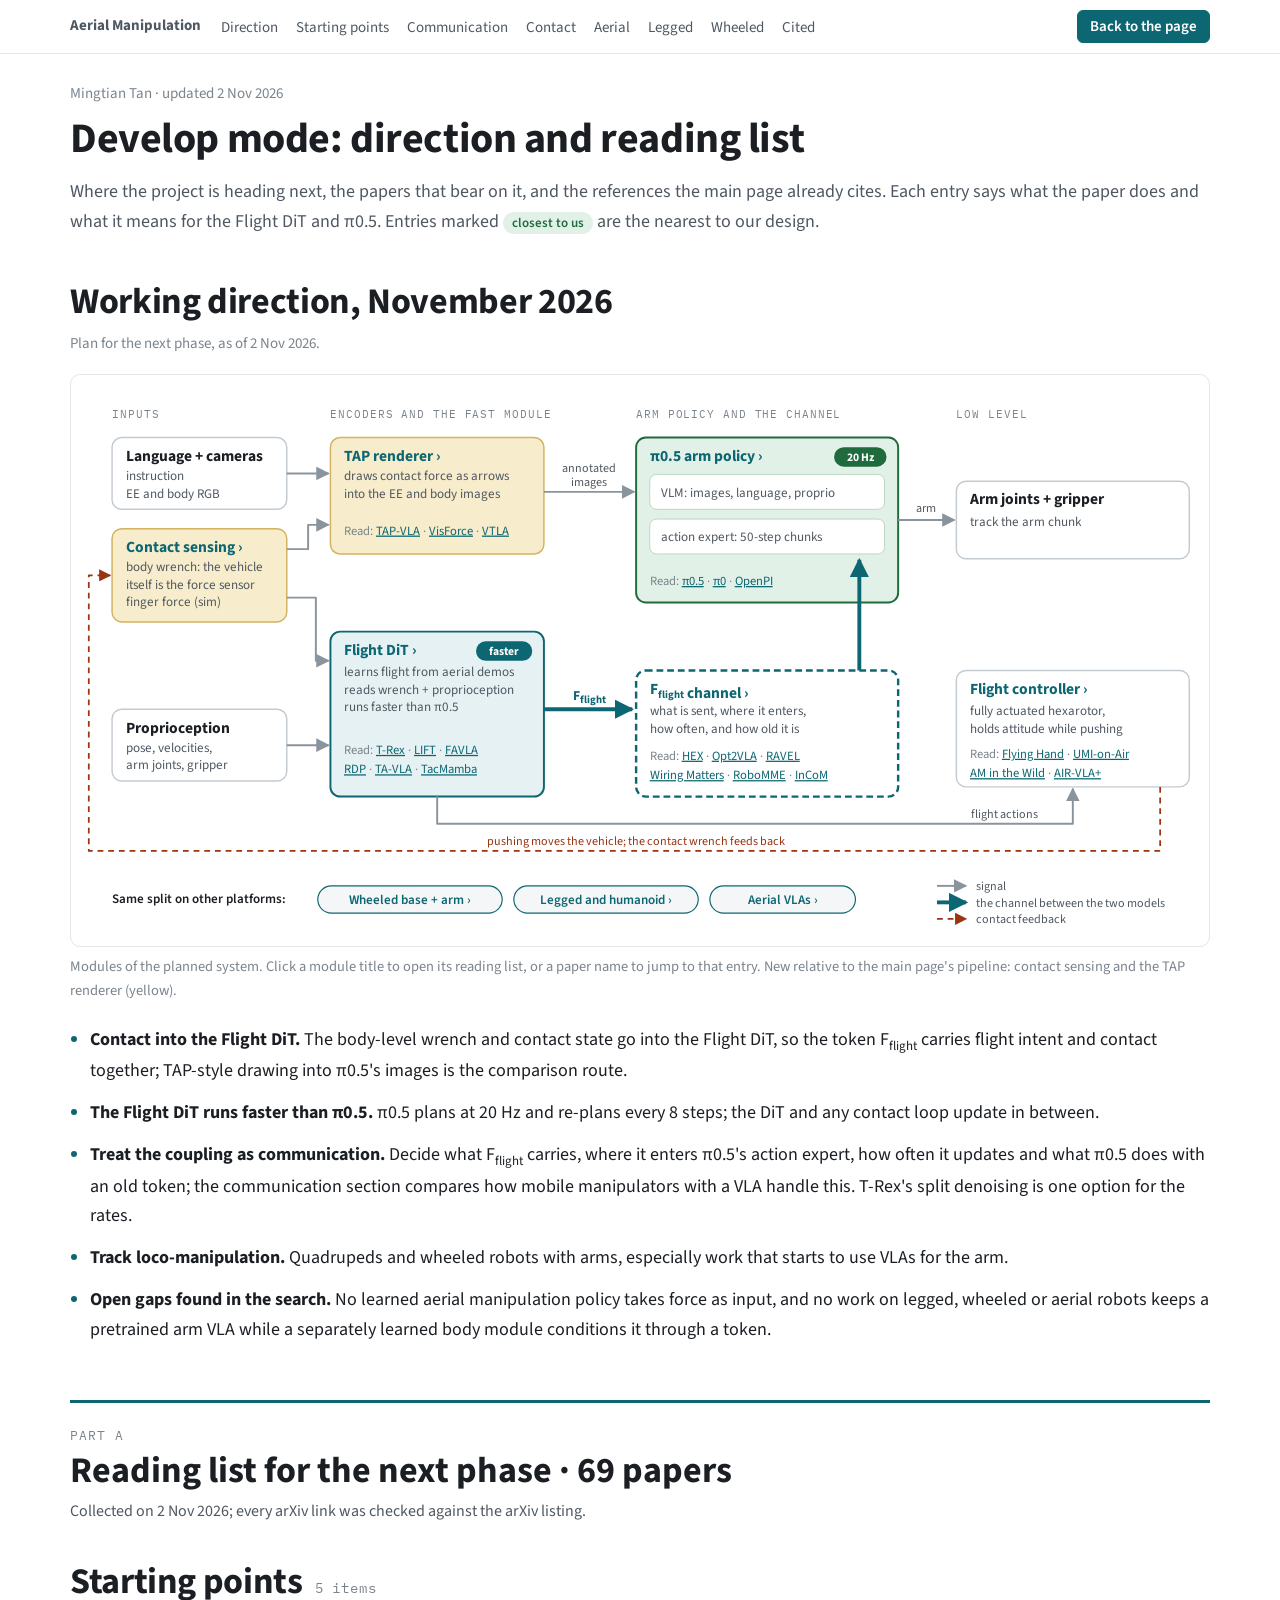
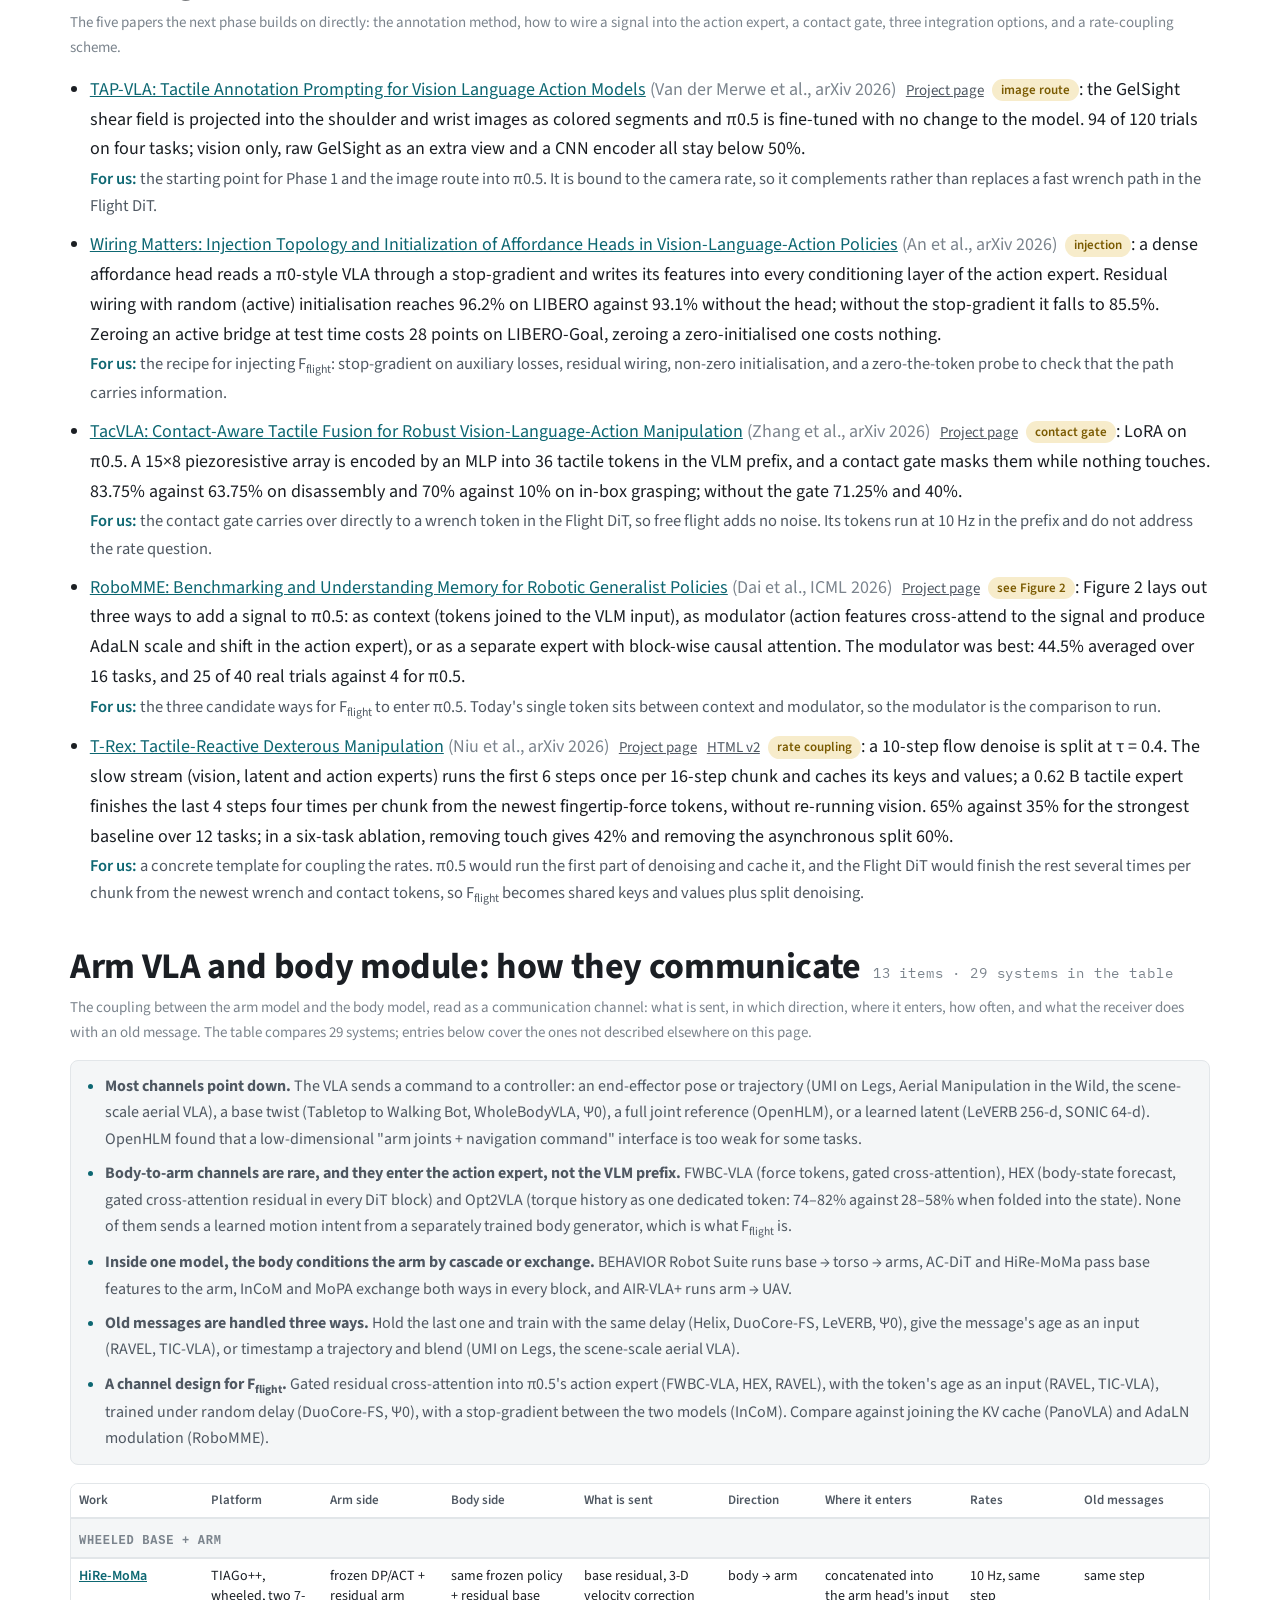
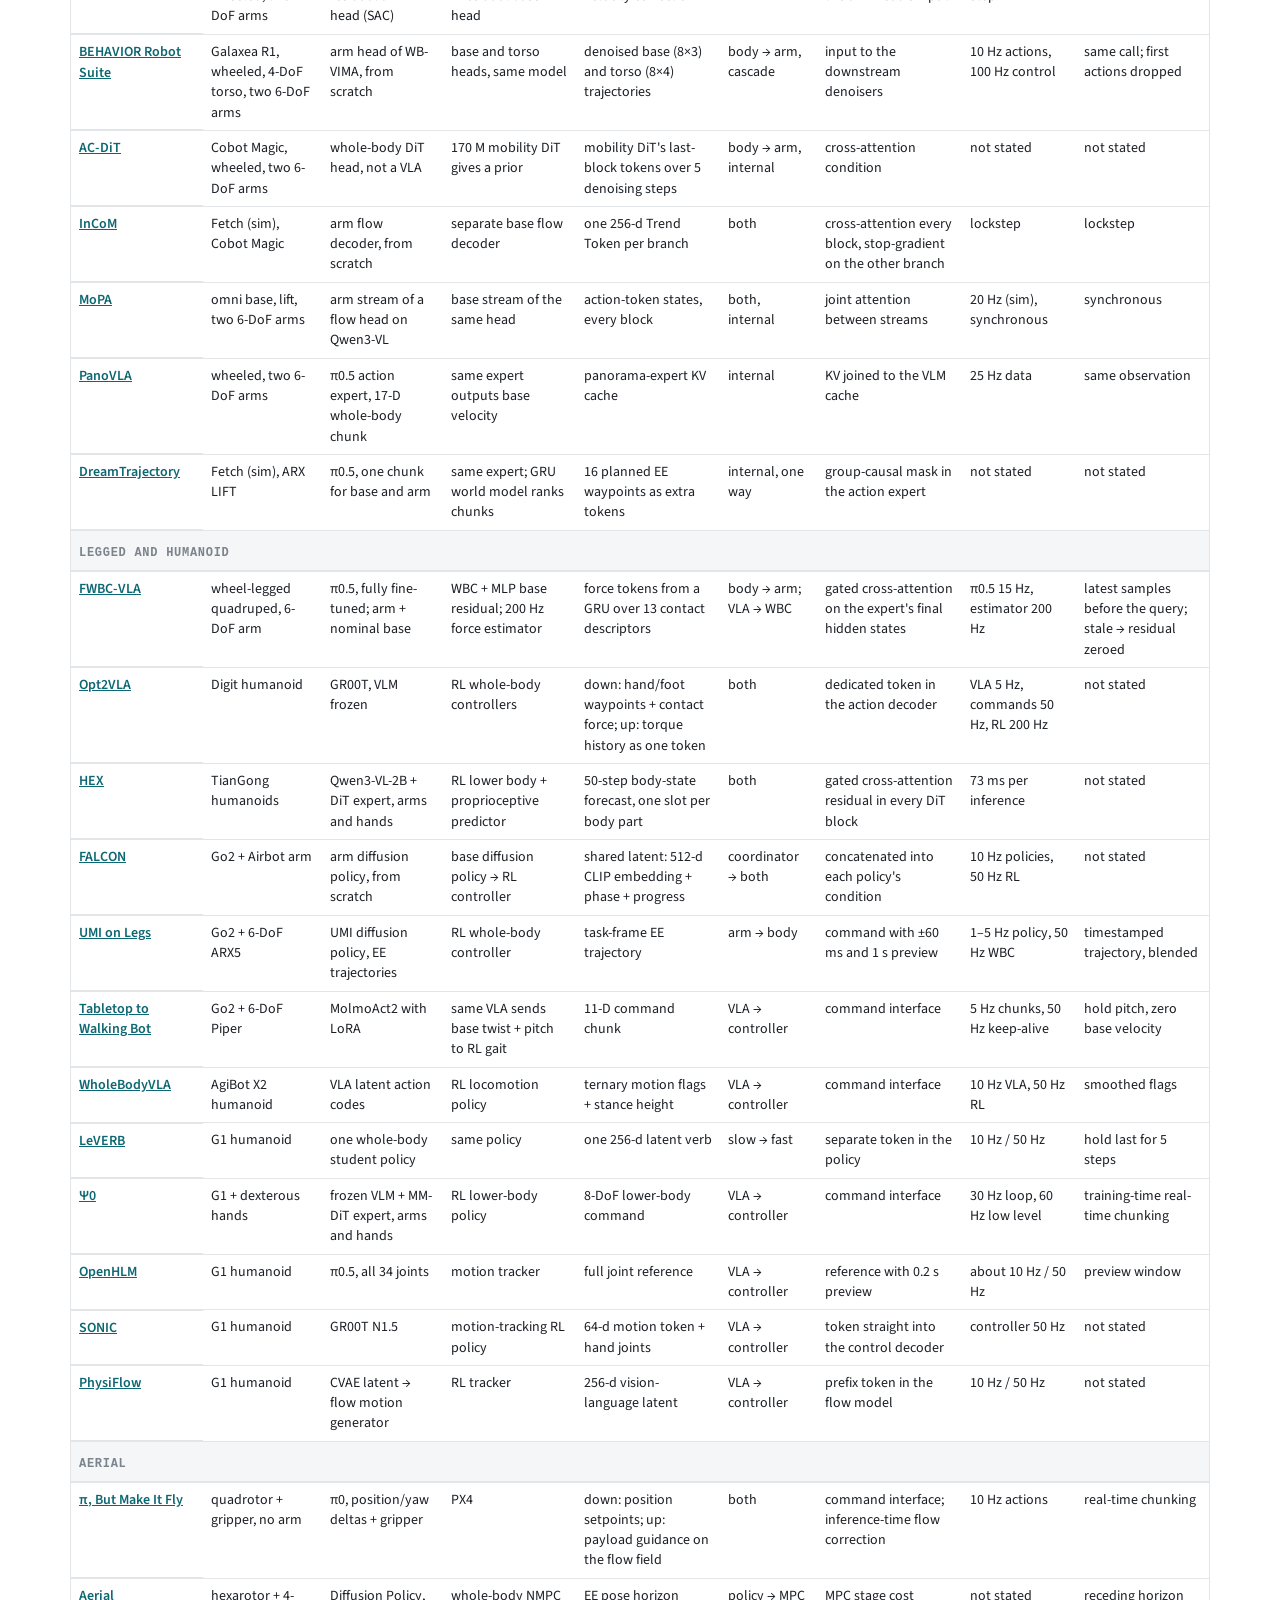
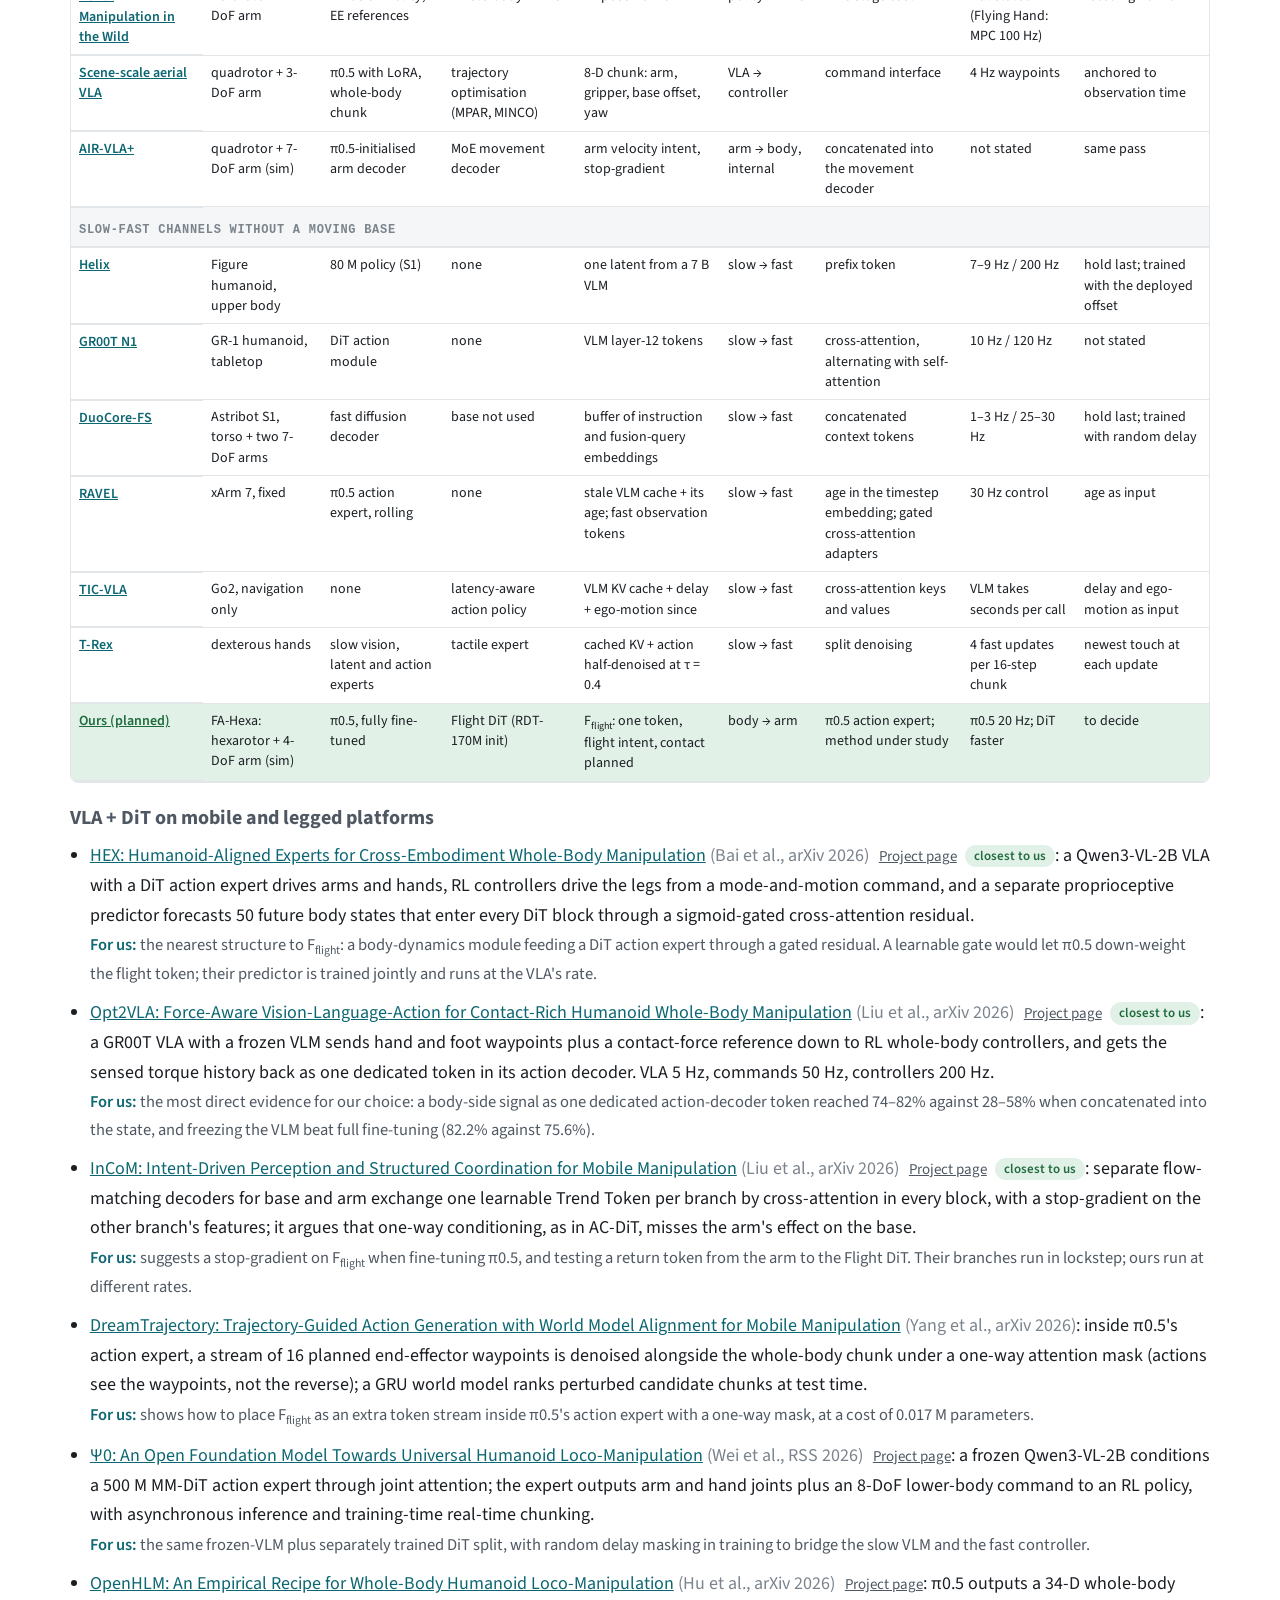
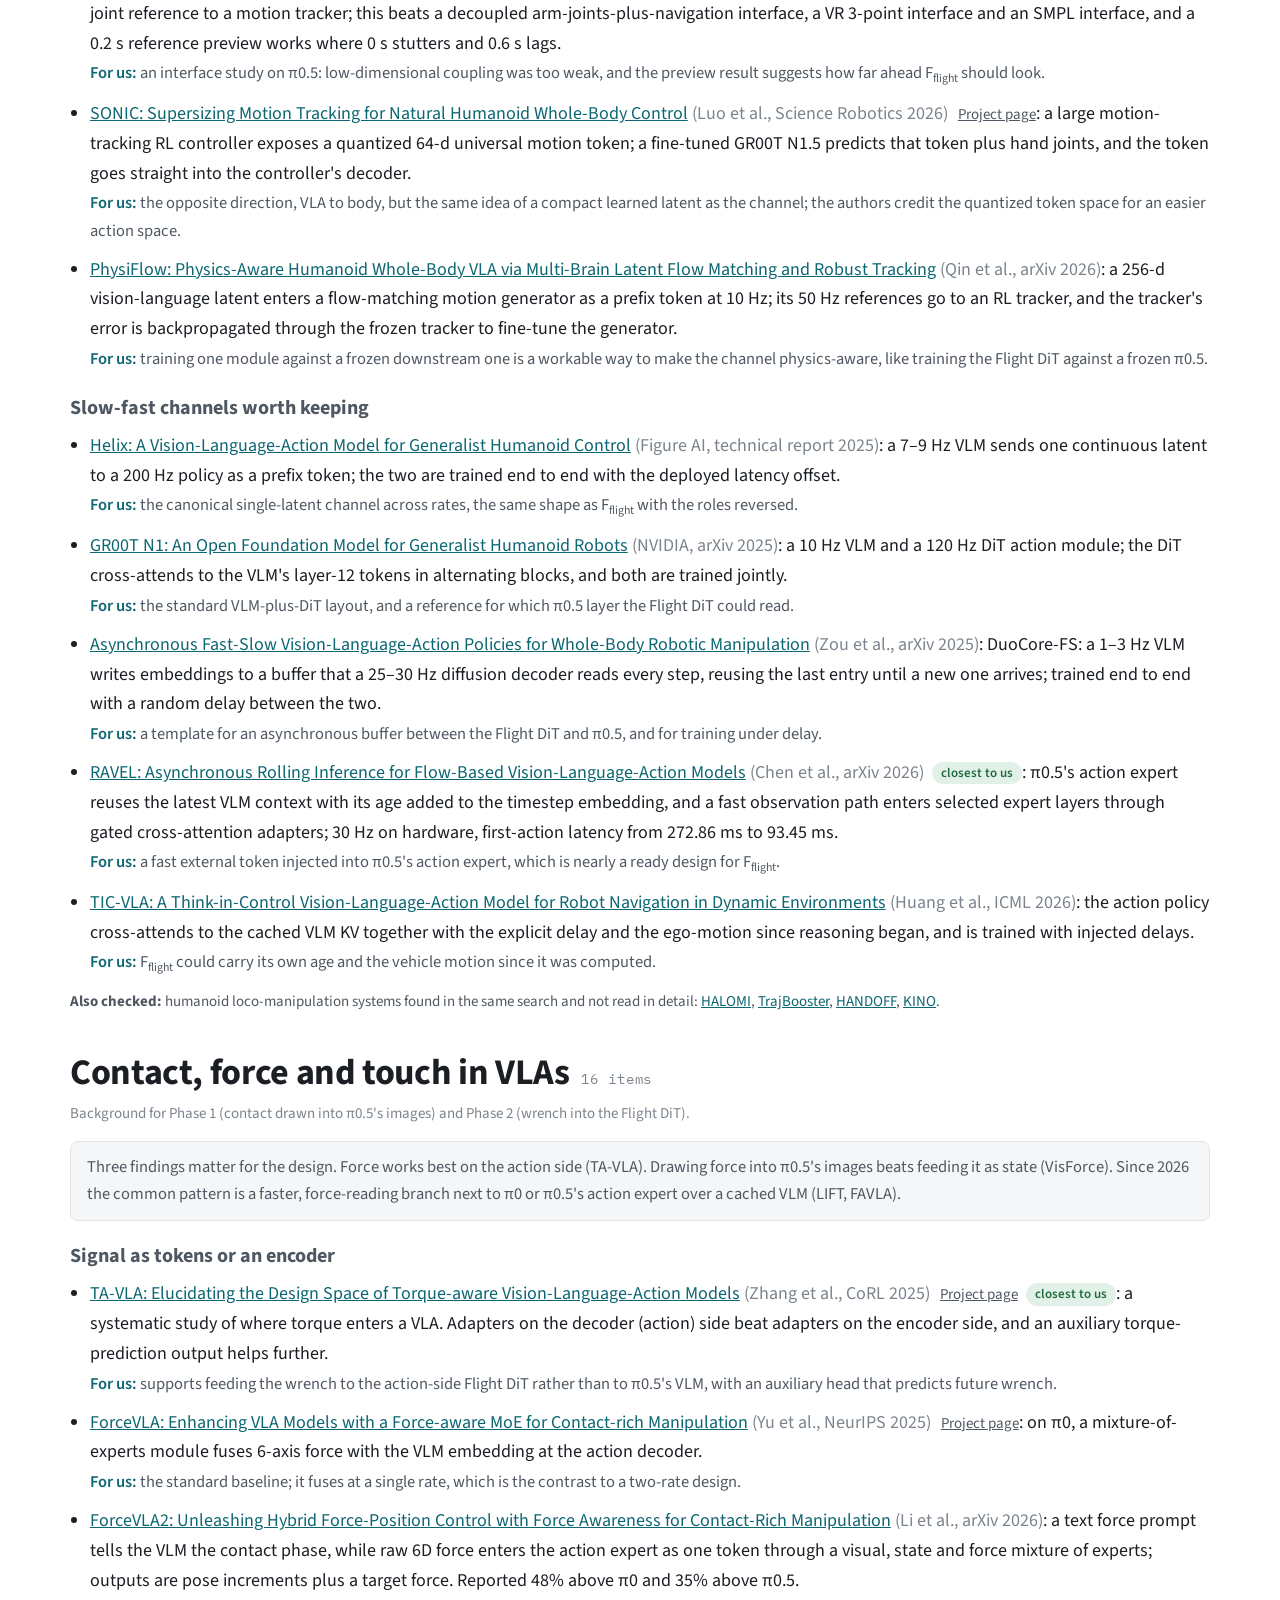
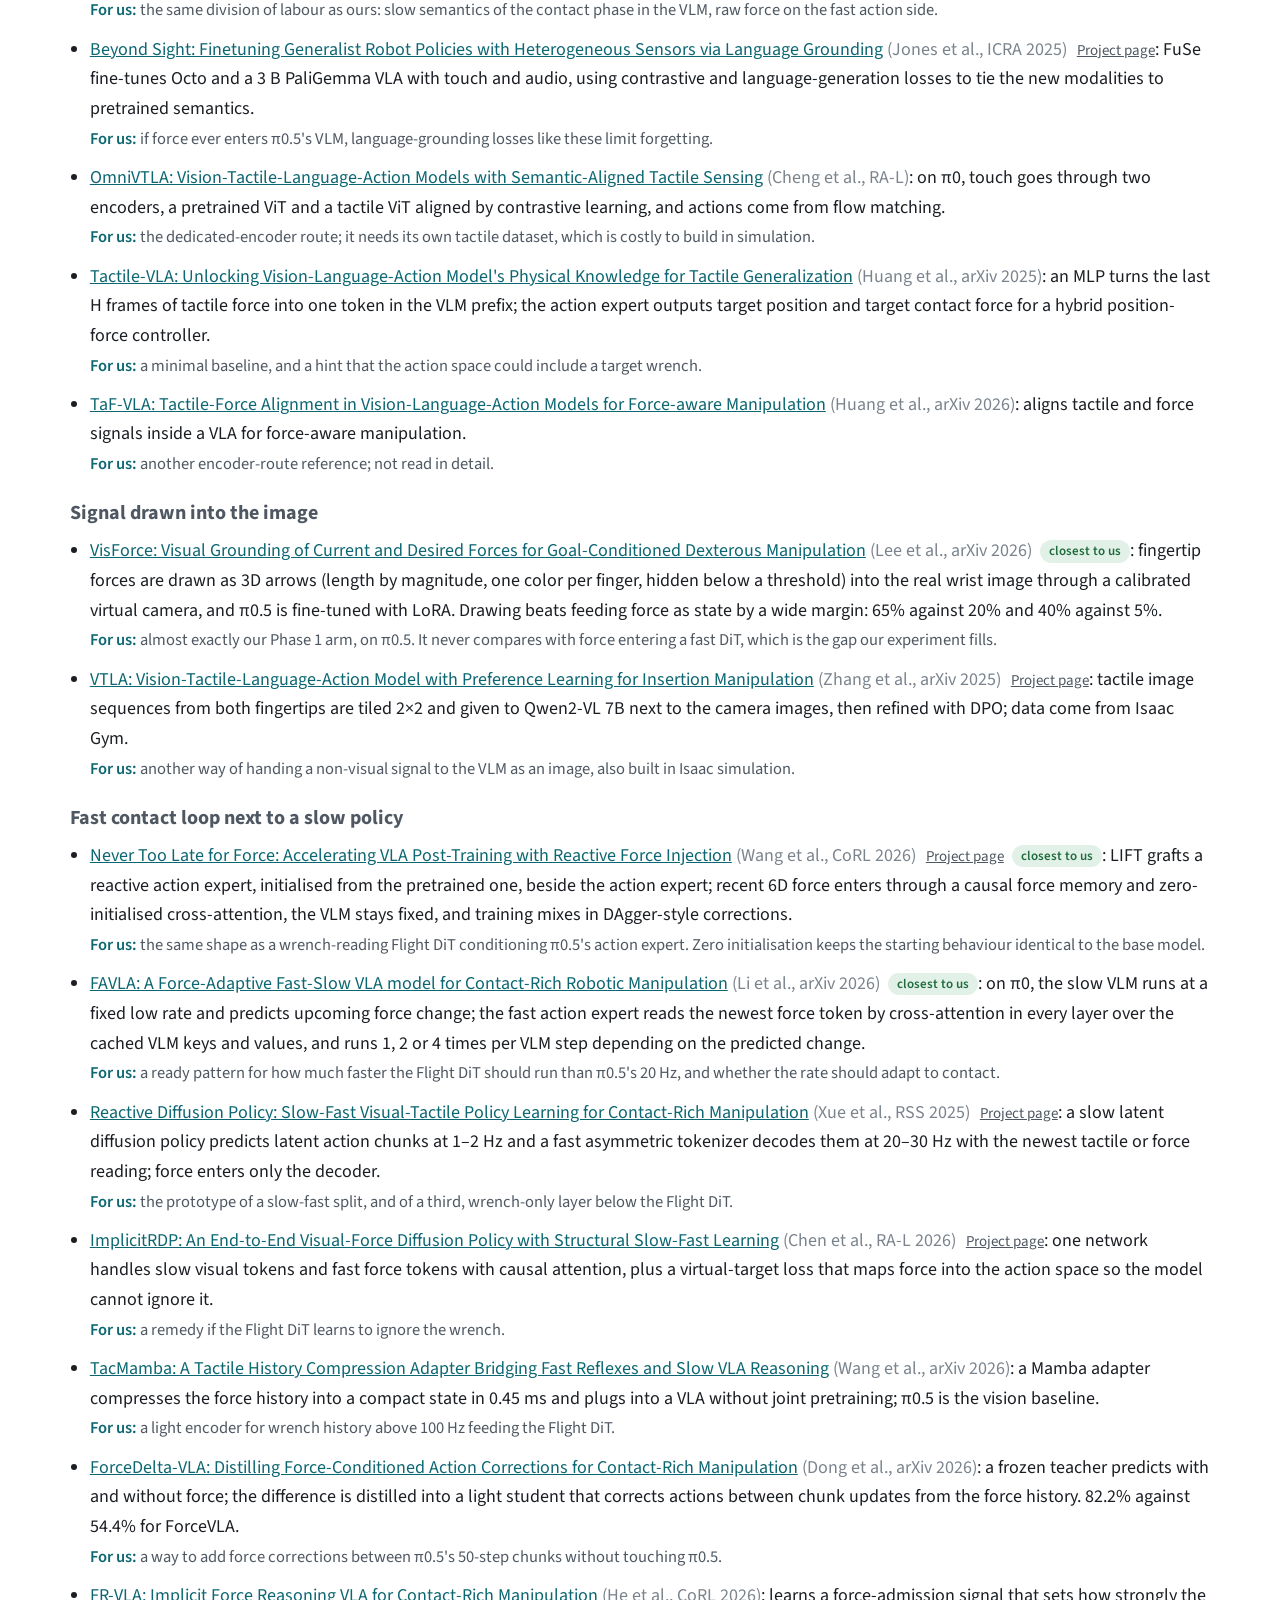
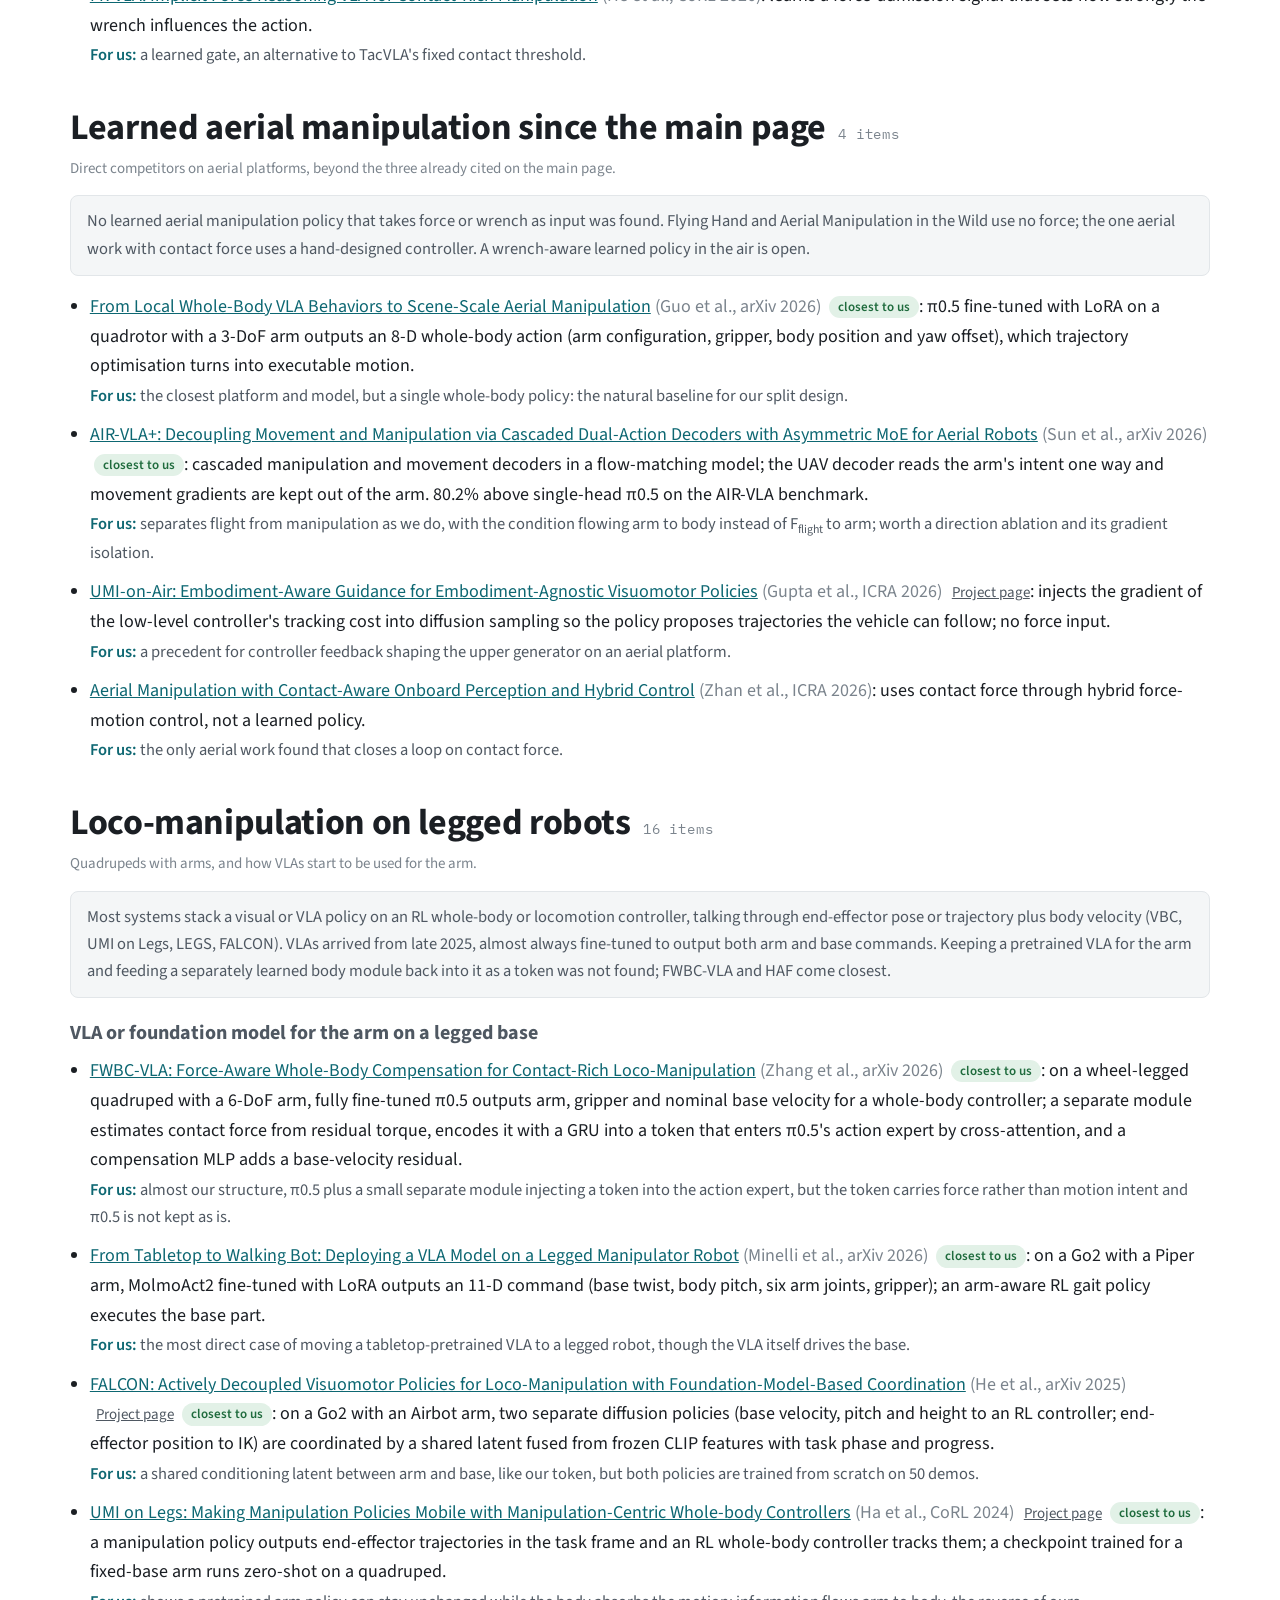
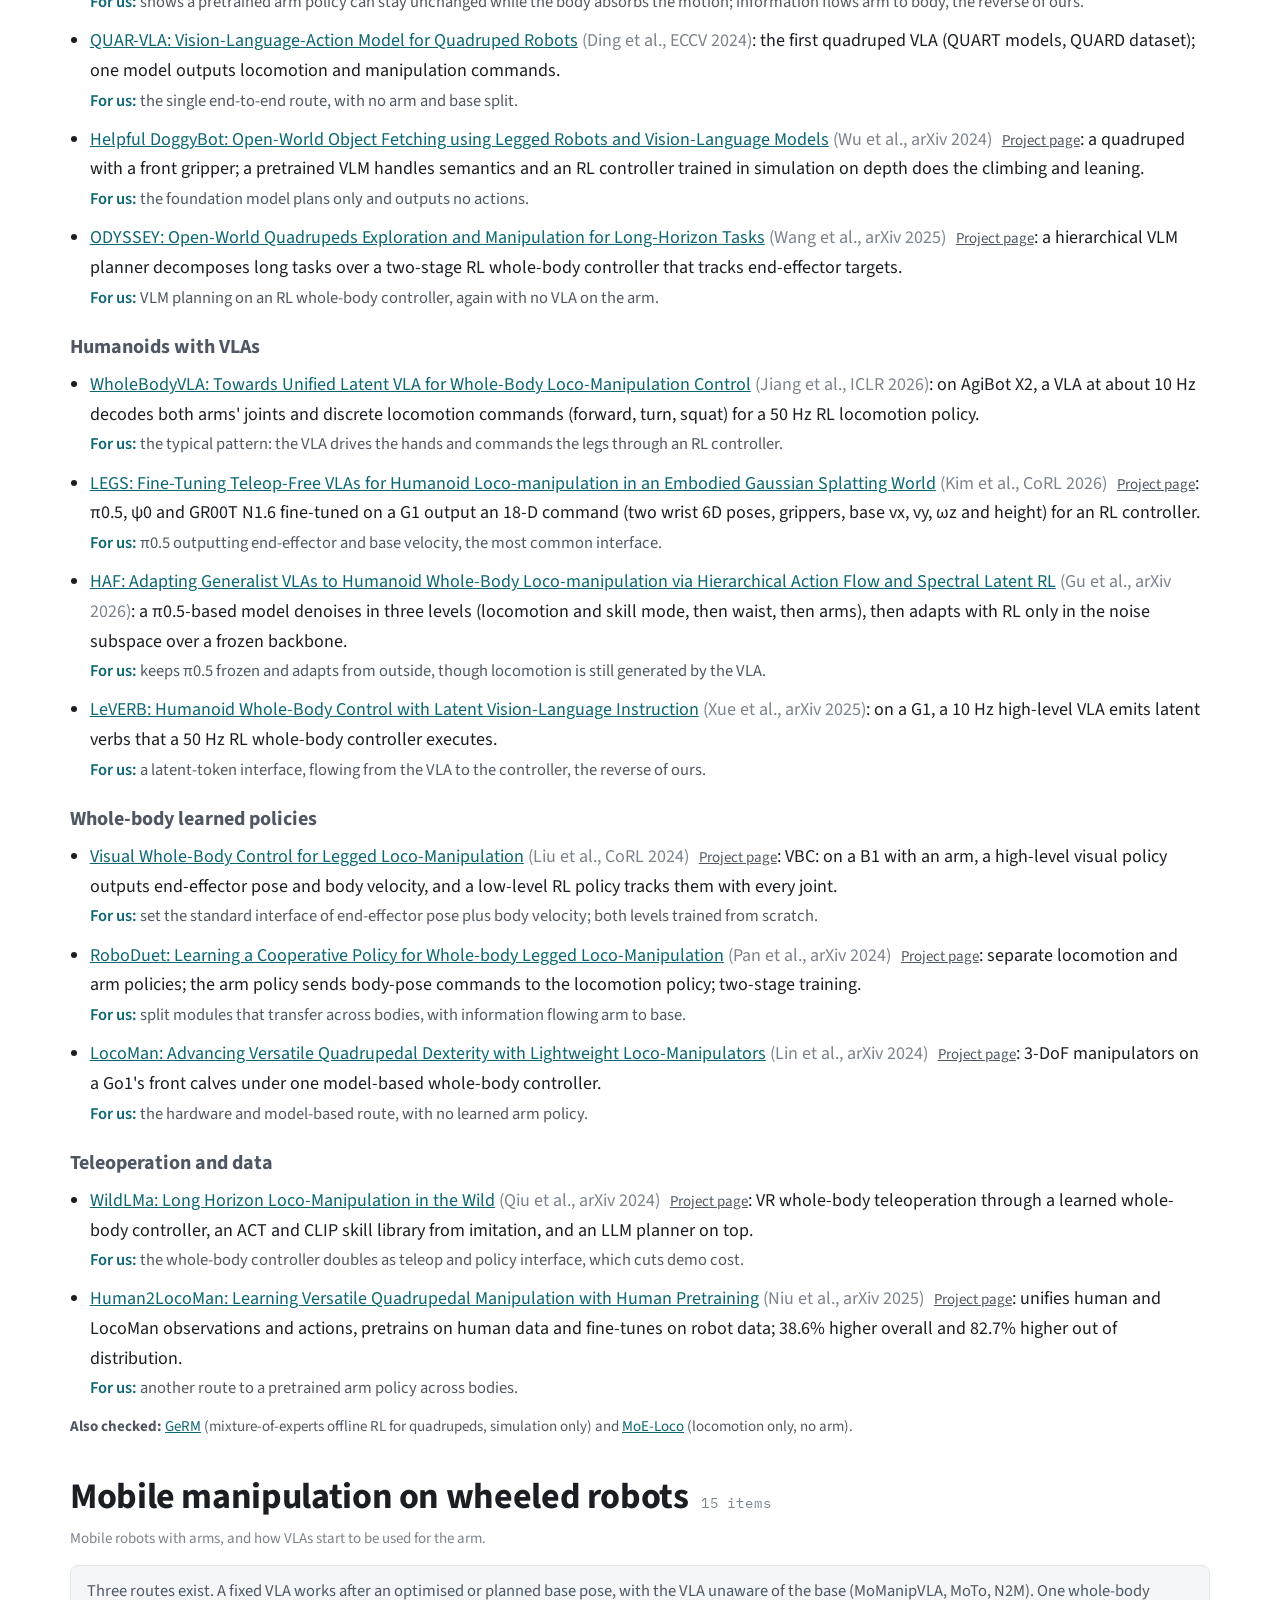
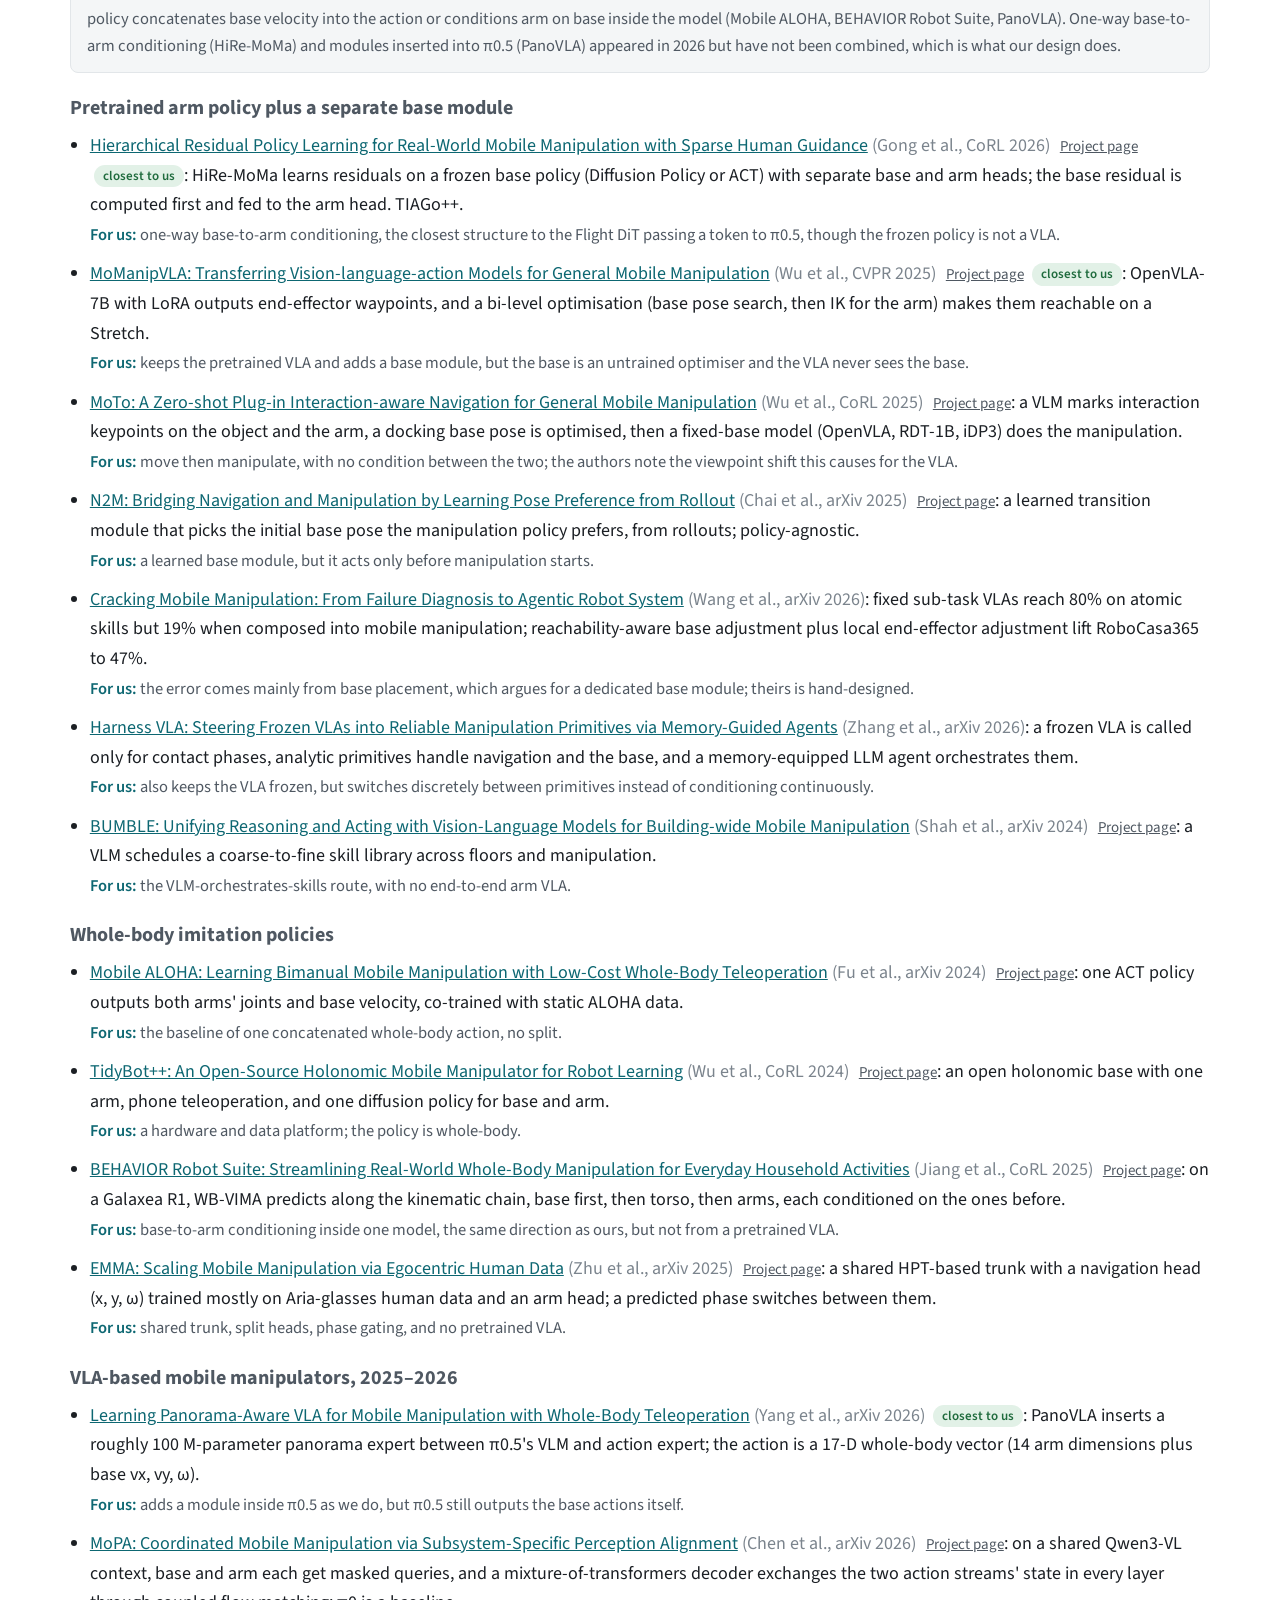
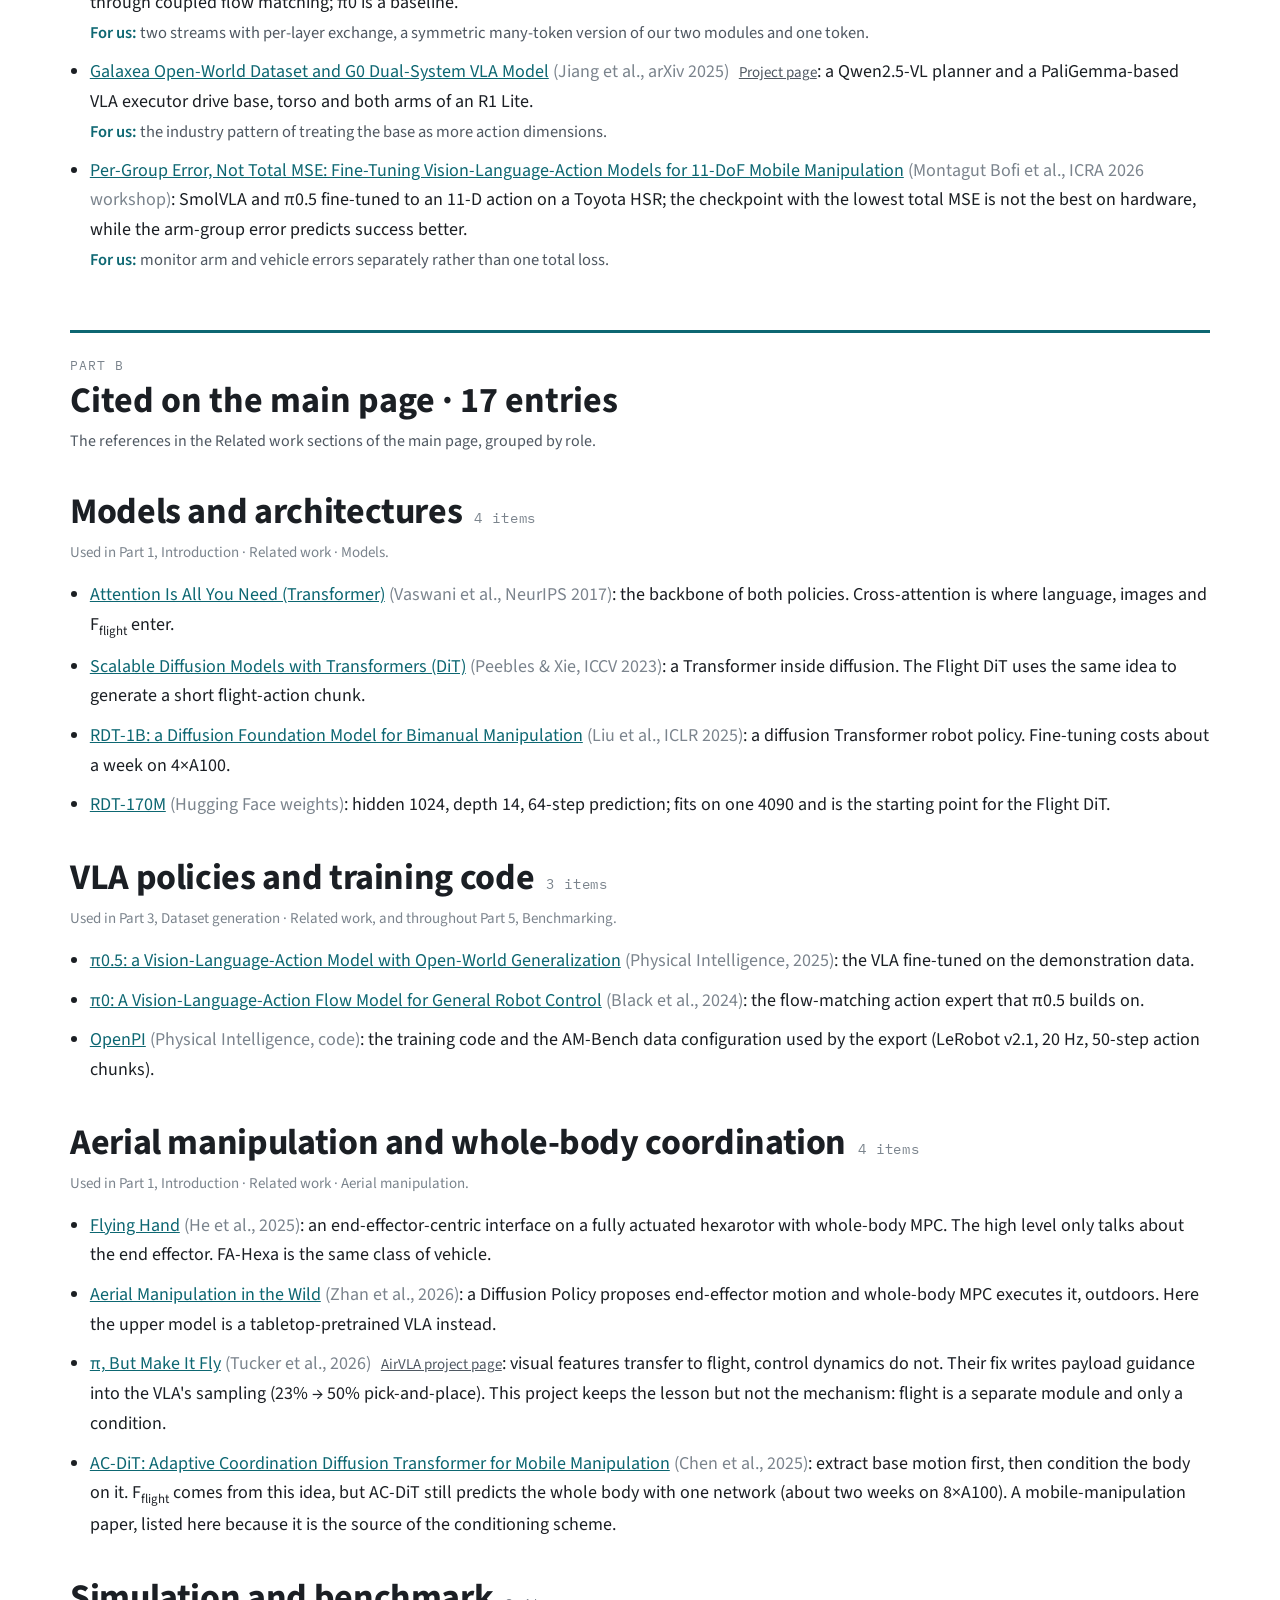
==== commit ff1dd736: "Develop mode: the nav button turns into "Back to the page" On develop.html the button at the right o" ====
--- a/develop.html
+++ b/develop.html
@@ -16,7 +16,6 @@
     <div class="nav-inner">
       <a class="brand" href="index.html">Aerial Manipulation</a>
       <ul>
-        <li><a href="index.html">← Back to the page</a></li>
         <li><a href="#direction">Direction</a></li>
         <li><a href="#core">Starting points</a></li>
         <li><a href="#comm">Communication</a></li>
@@ -26,7 +25,7 @@
         <li><a href="#wheeled">Wheeled</a></li>
         <li><a href="#cited">Cited</a></li>
       </ul>
-      <a class="nav-mode active" href="develop.html" aria-current="true">Develop mode</a>
+      <a class="nav-mode active" href="index.html">Back to the page</a>
     </div>
   </header>
 
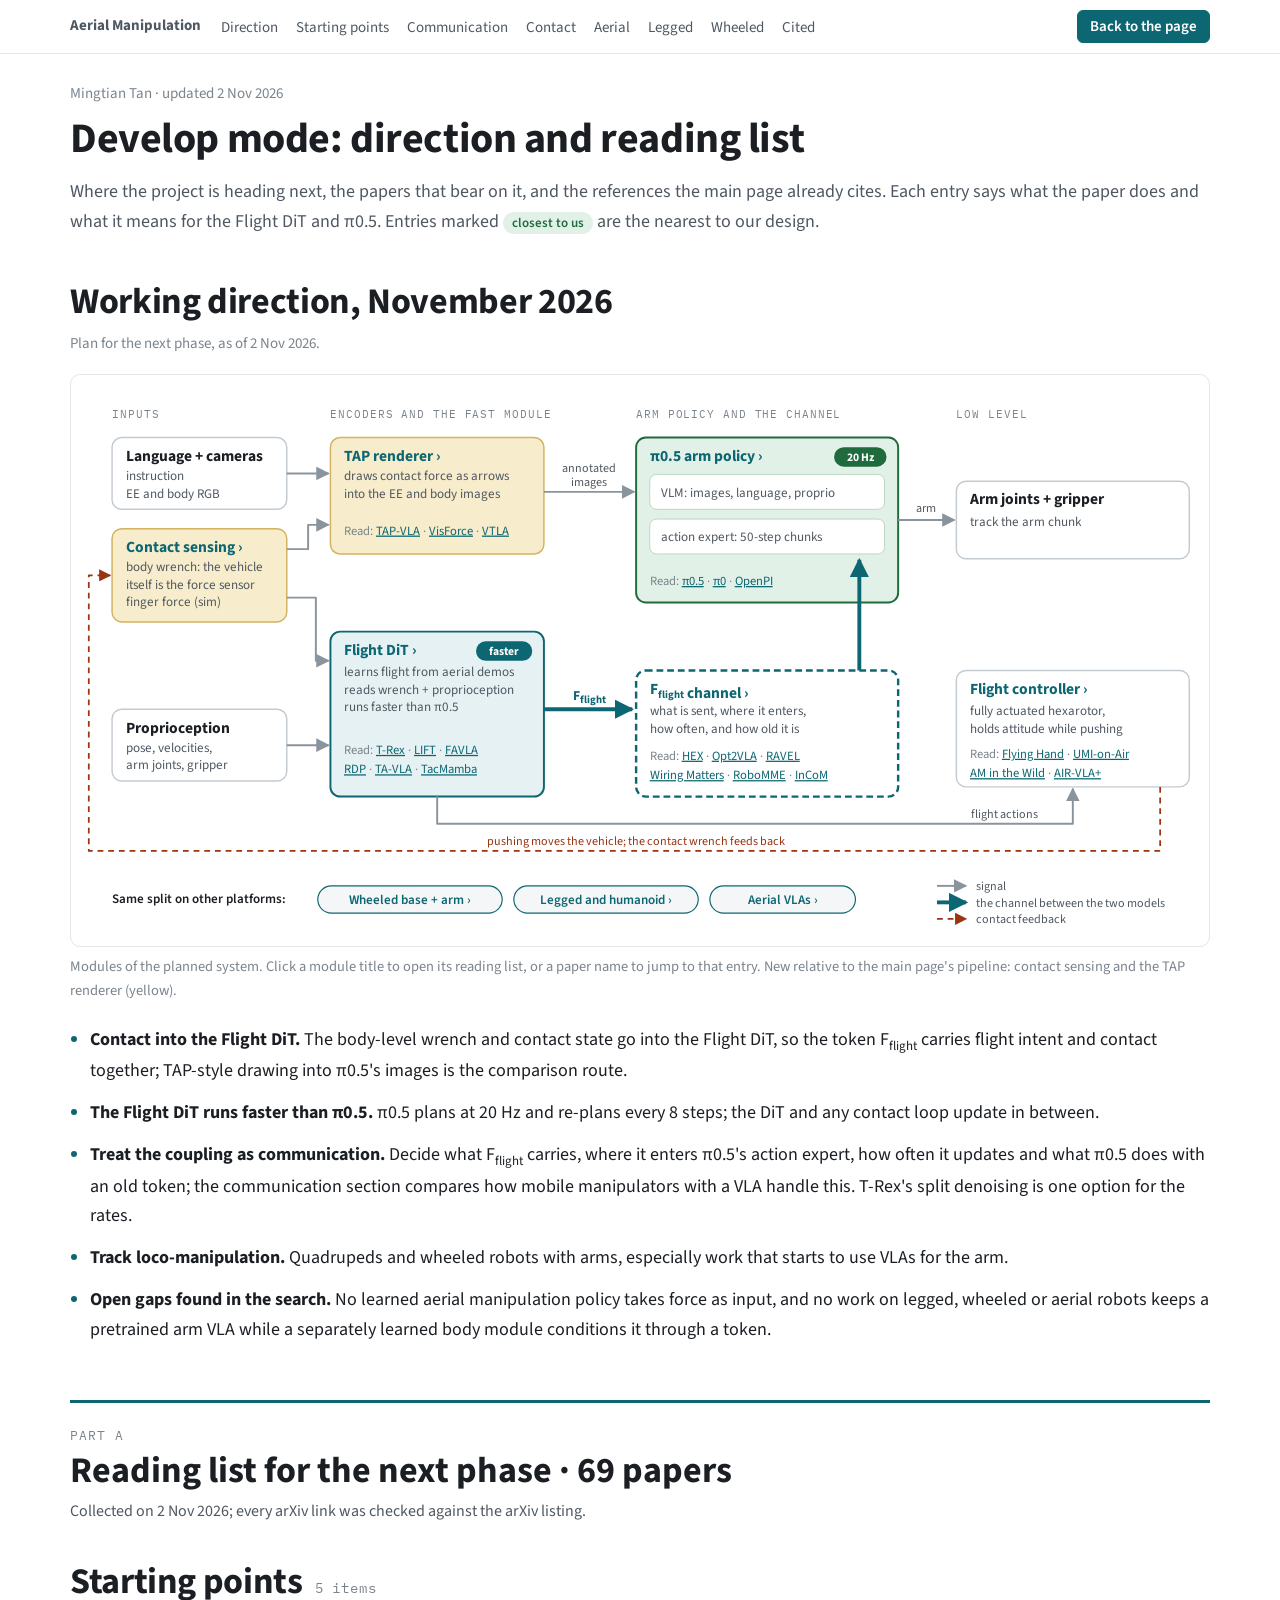
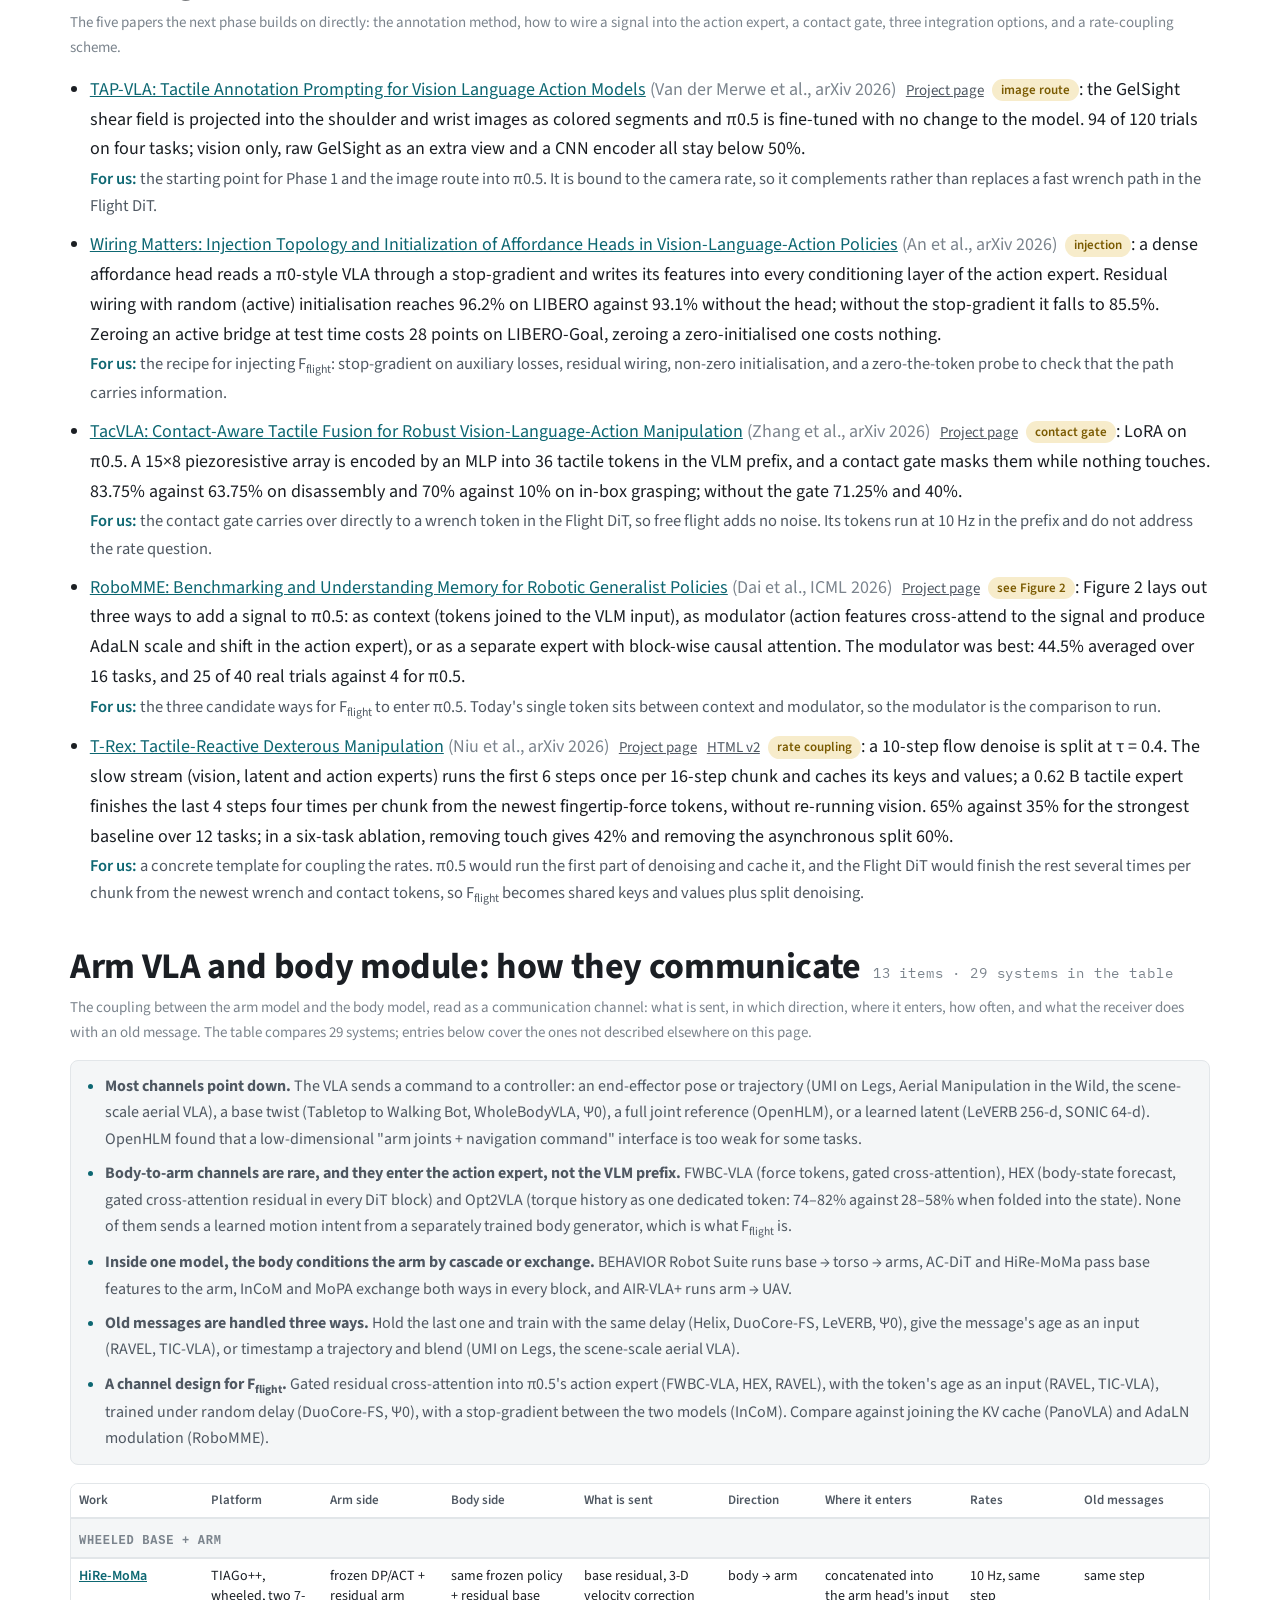
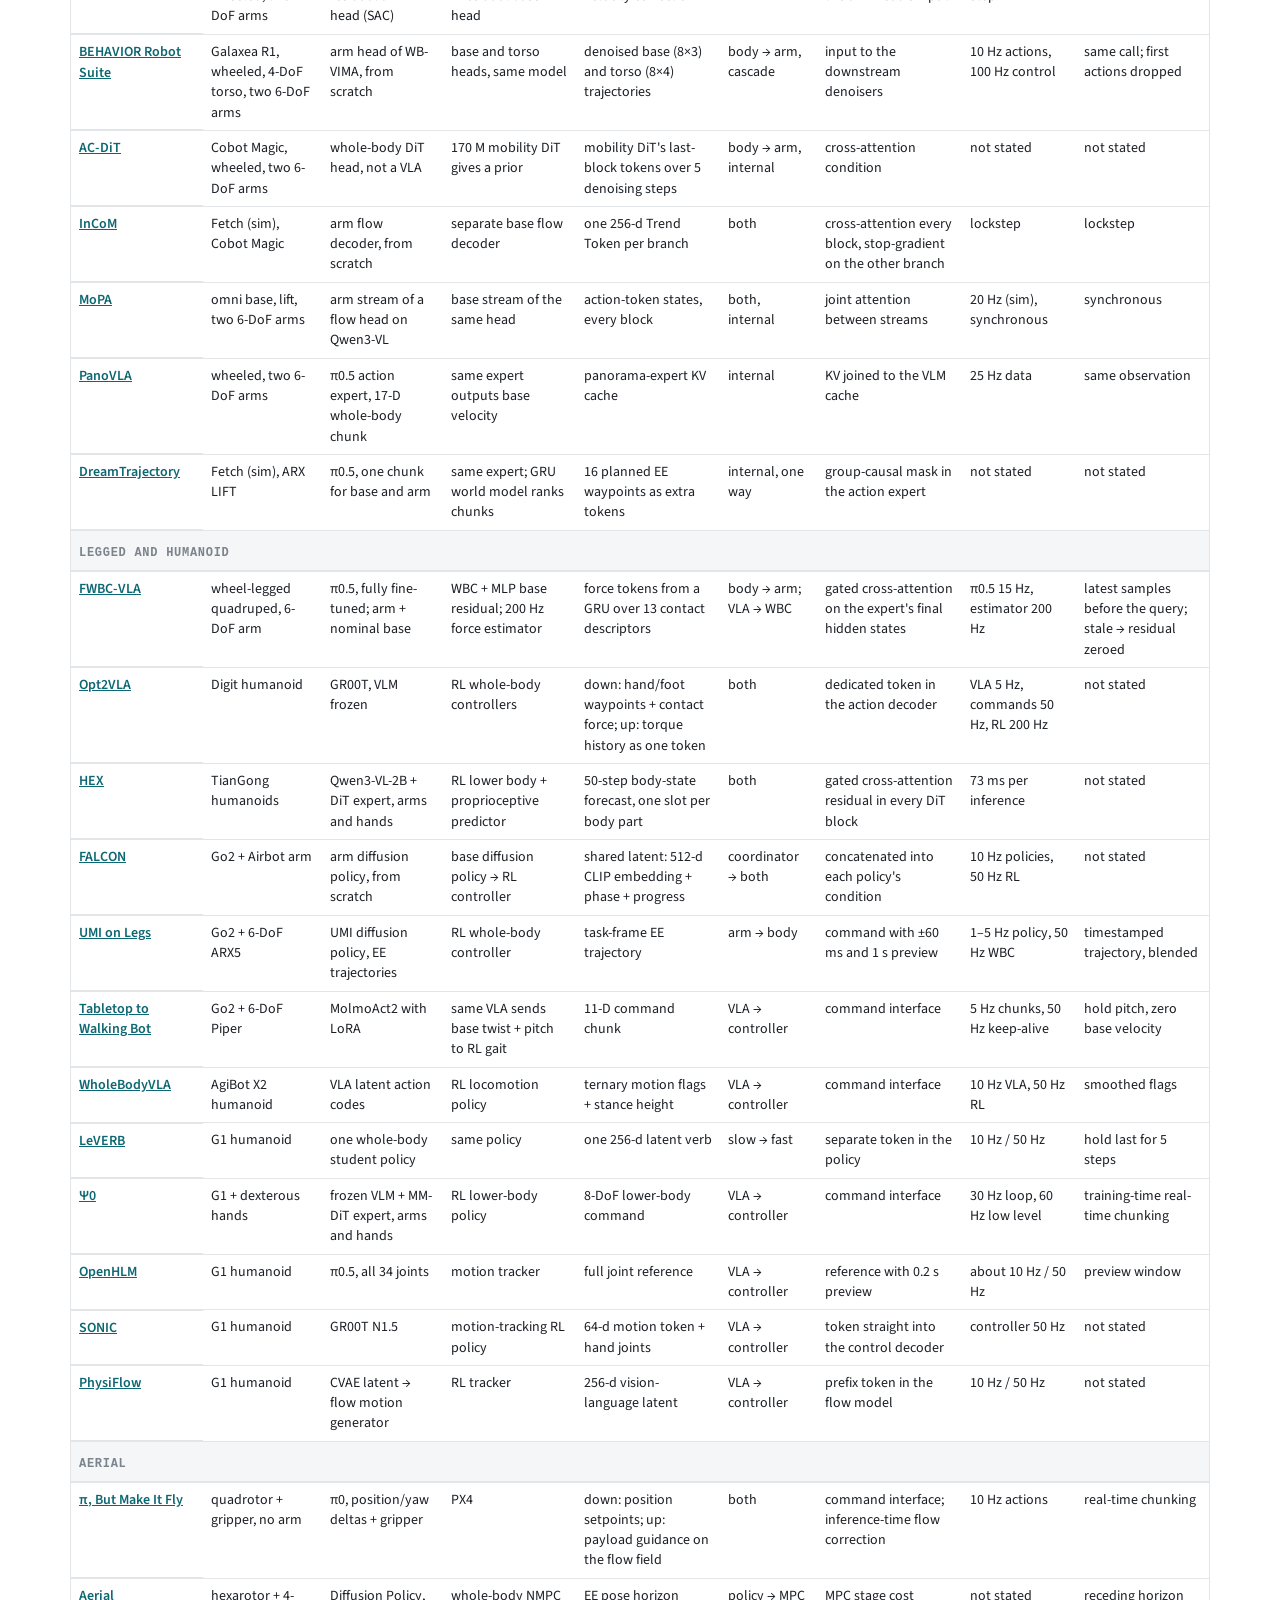
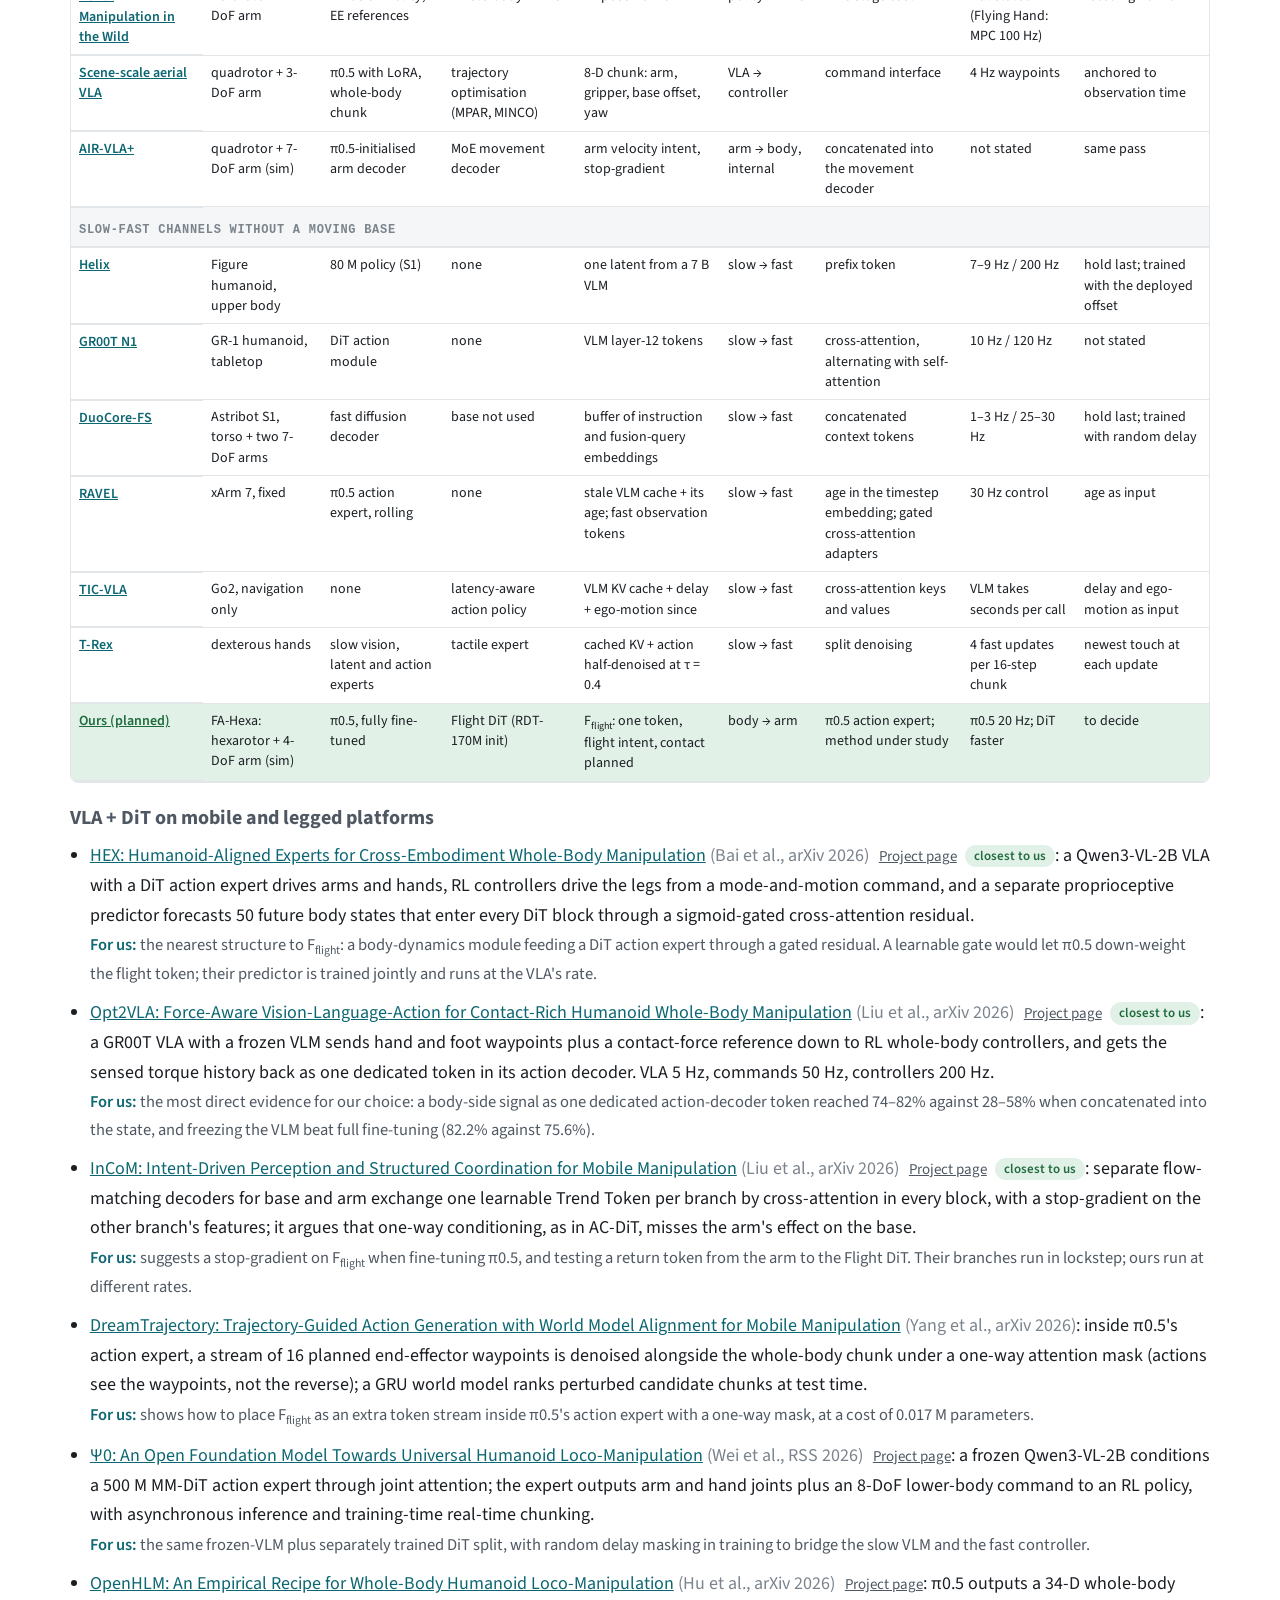
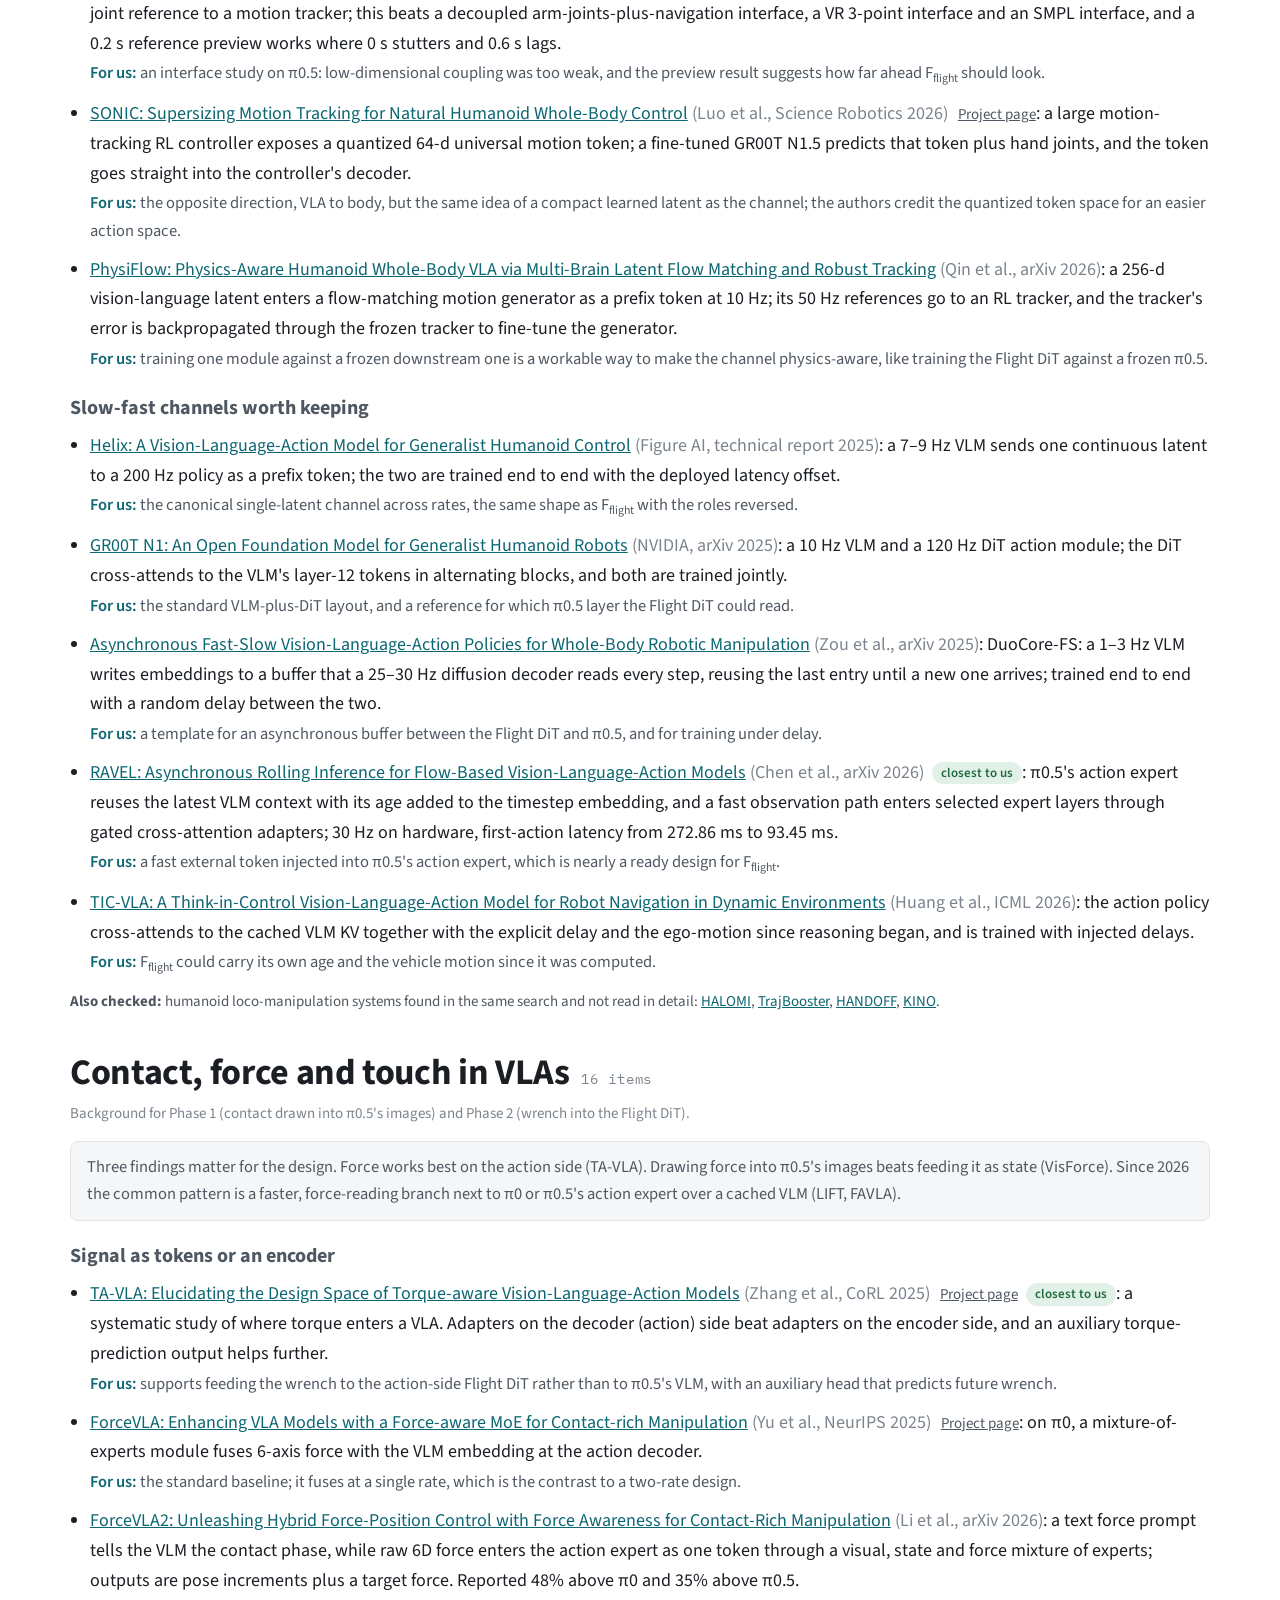
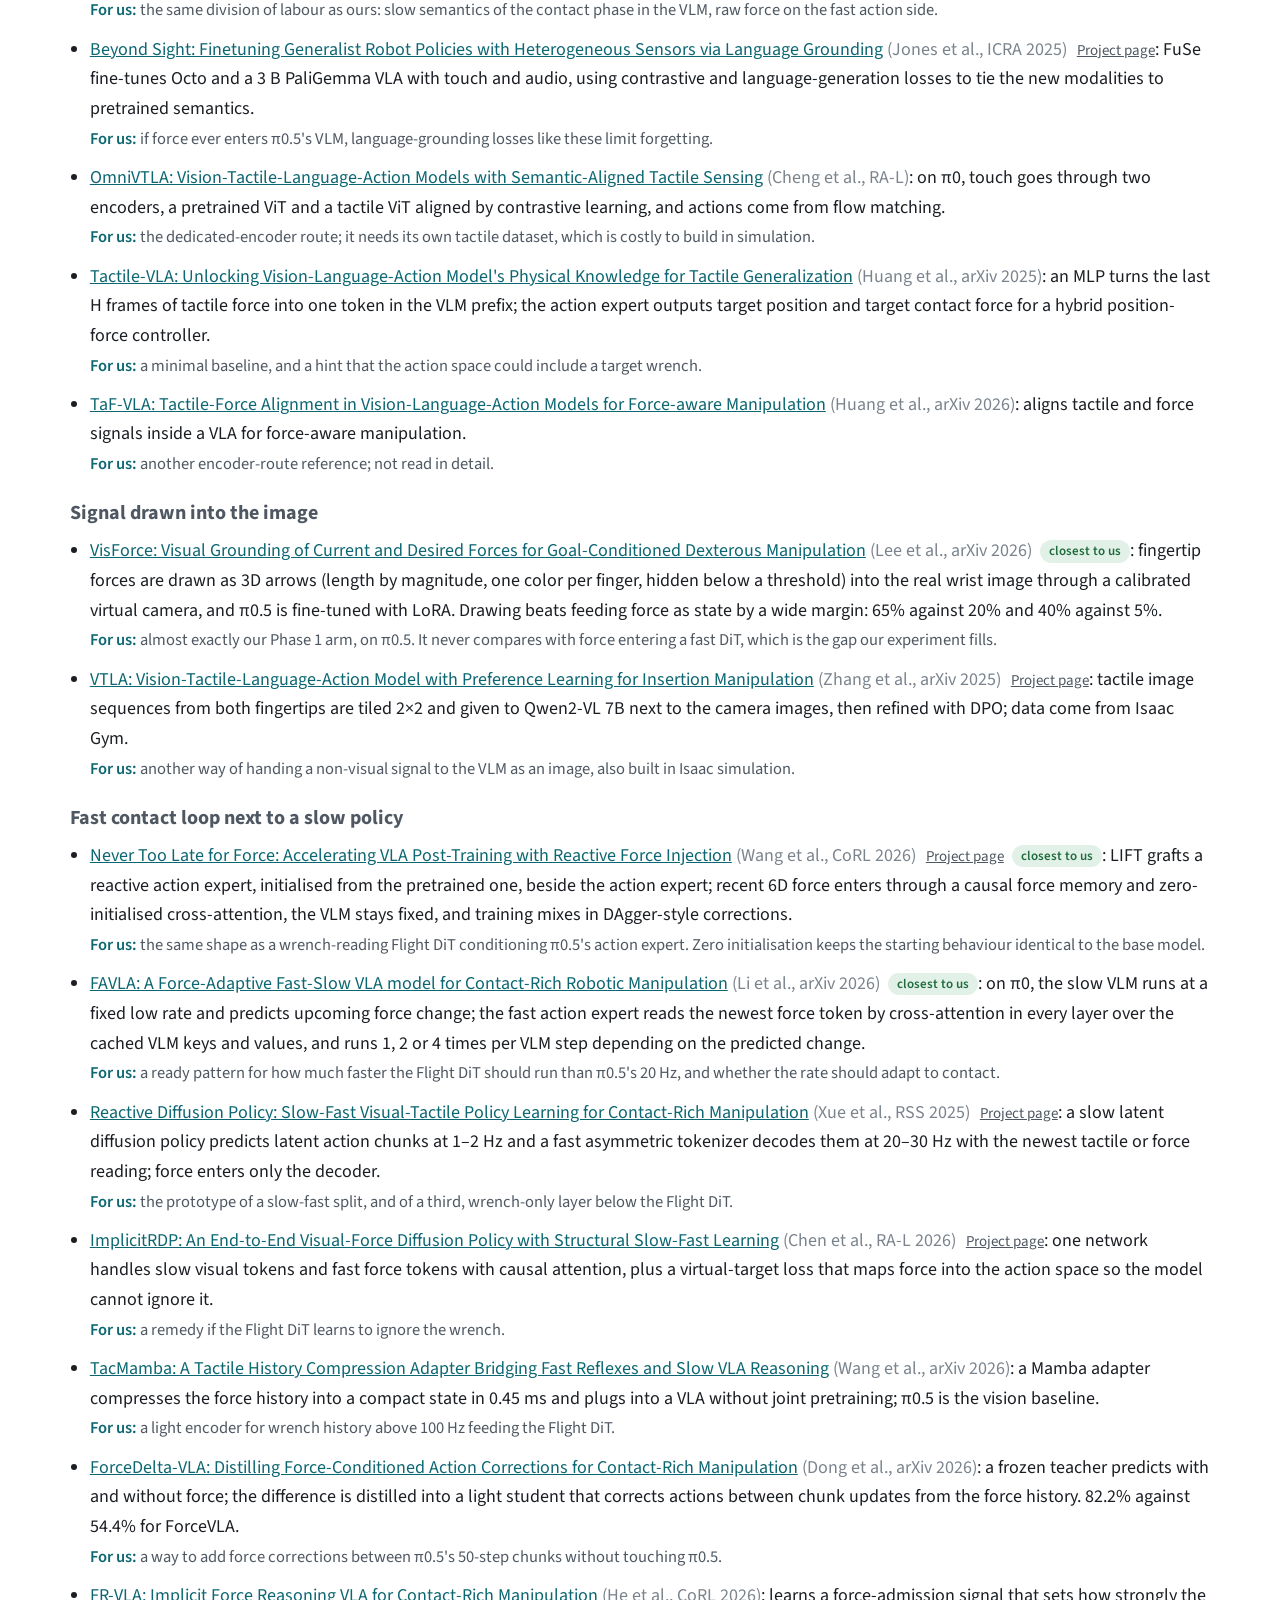
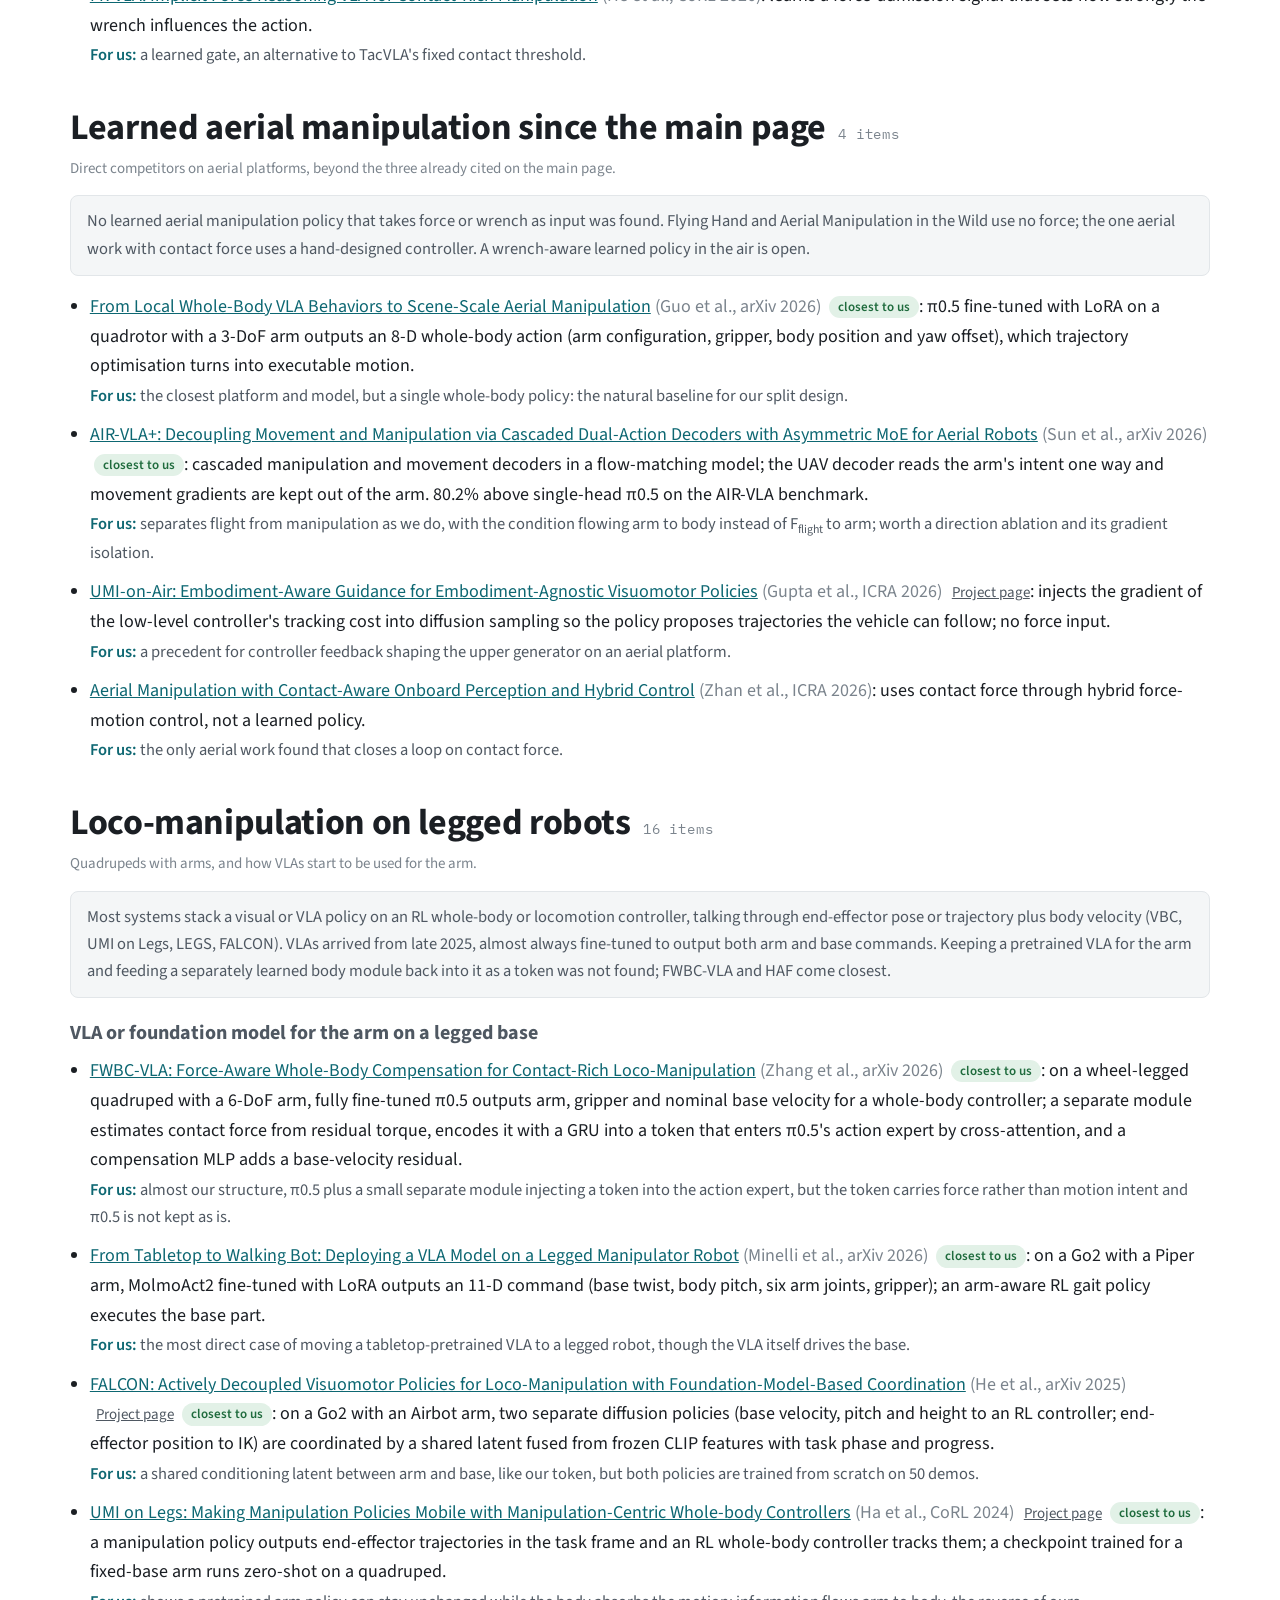
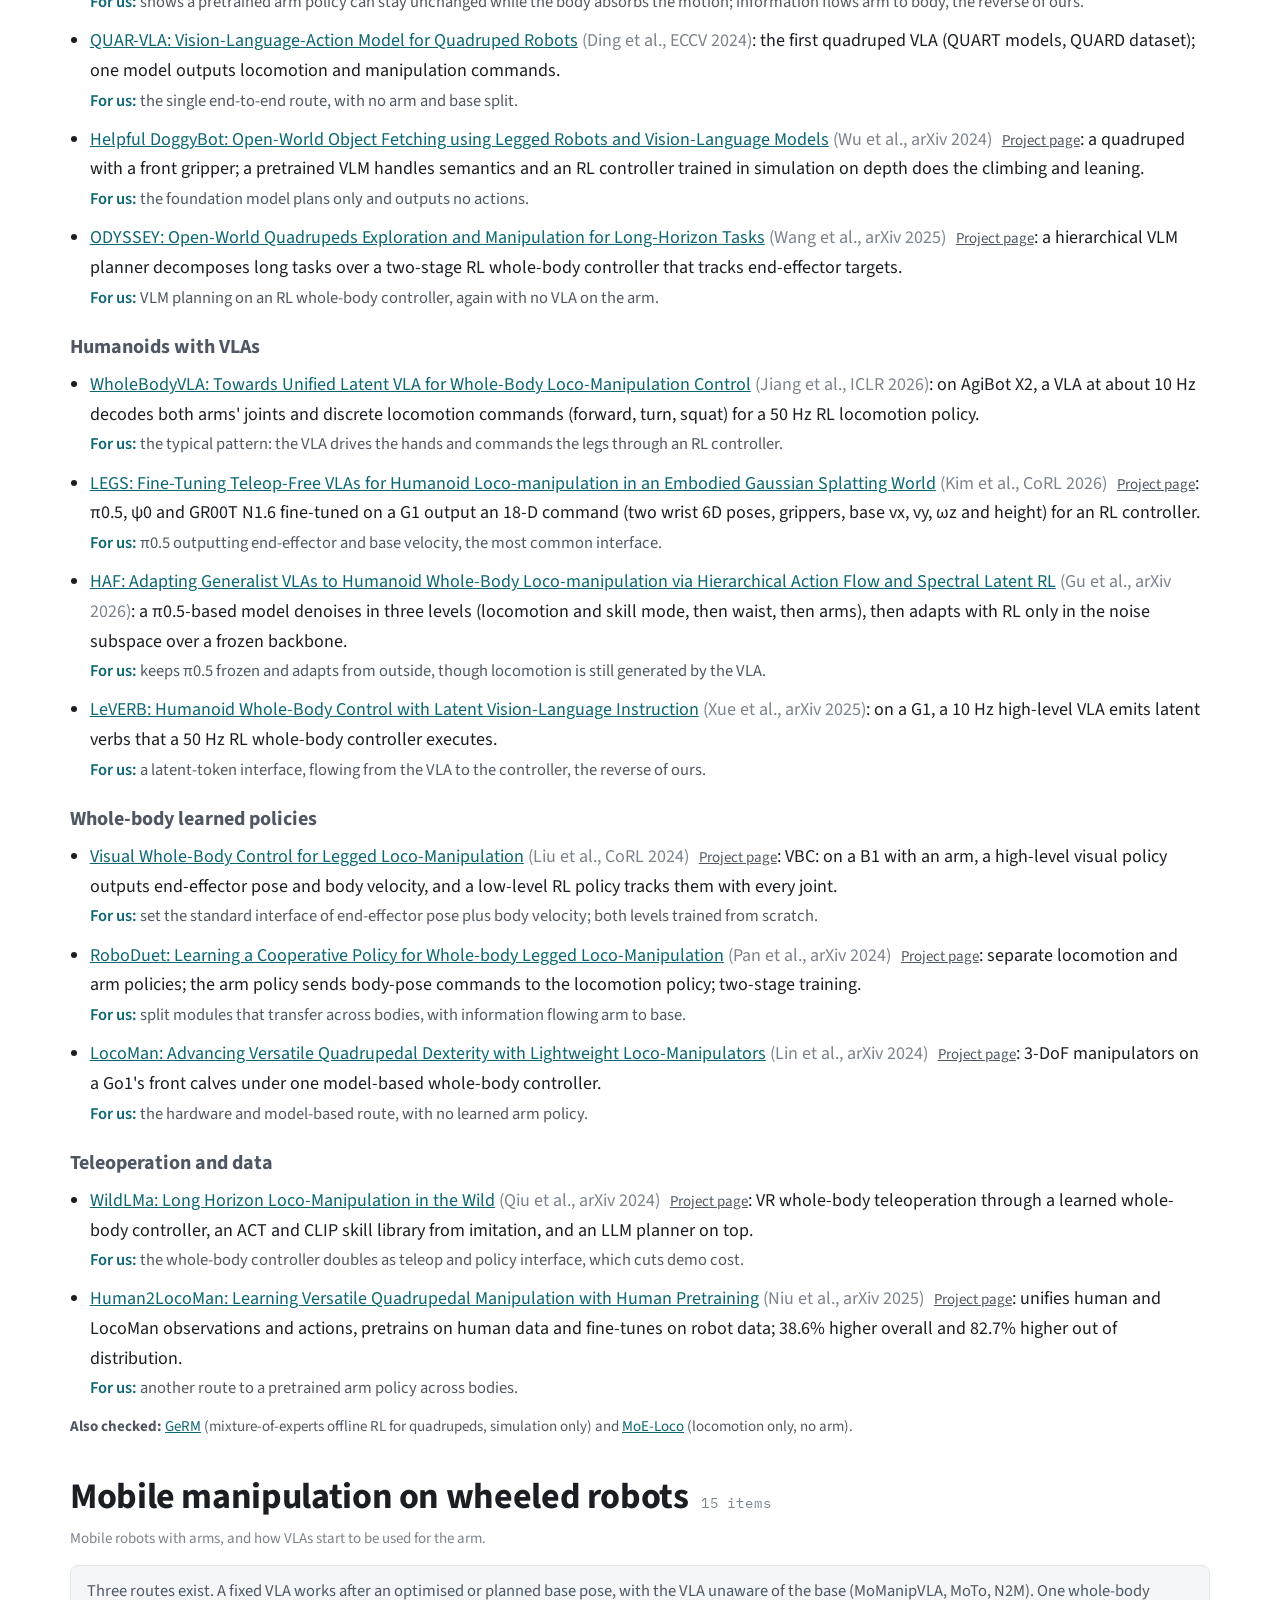
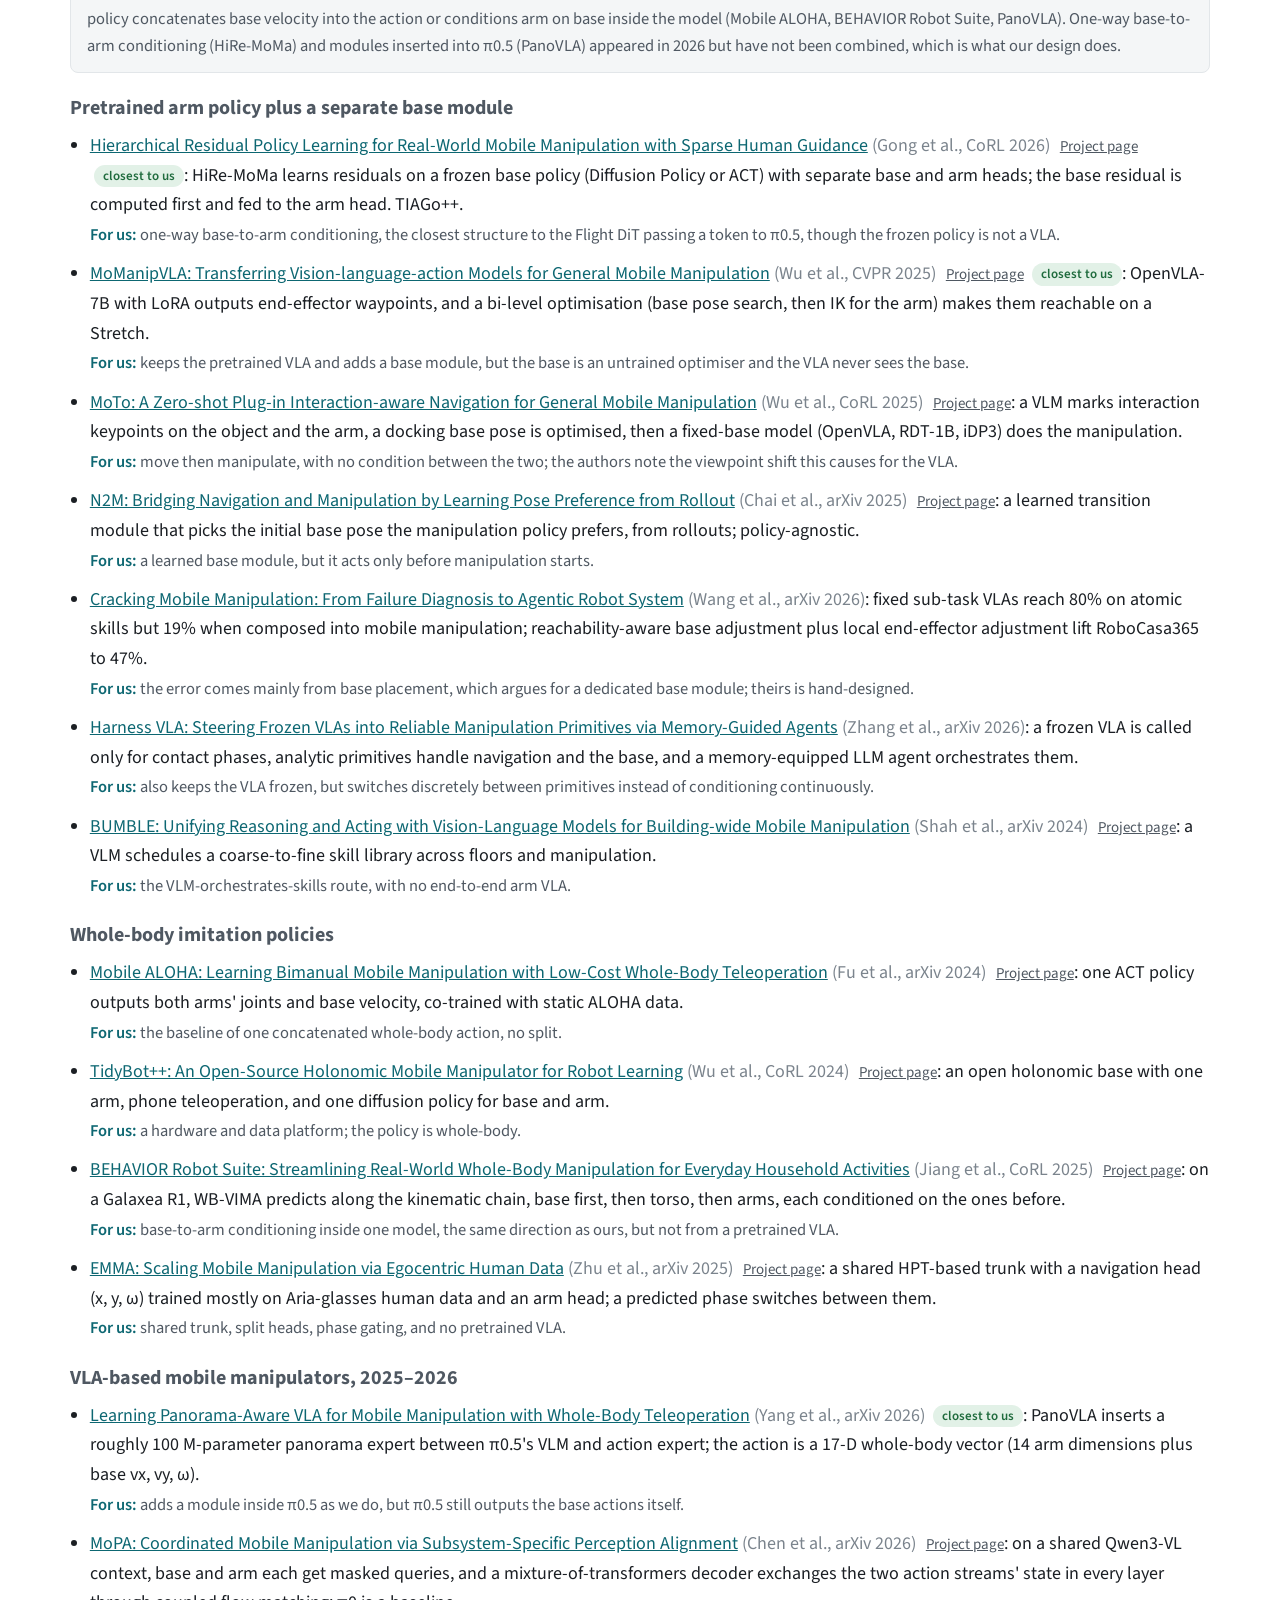
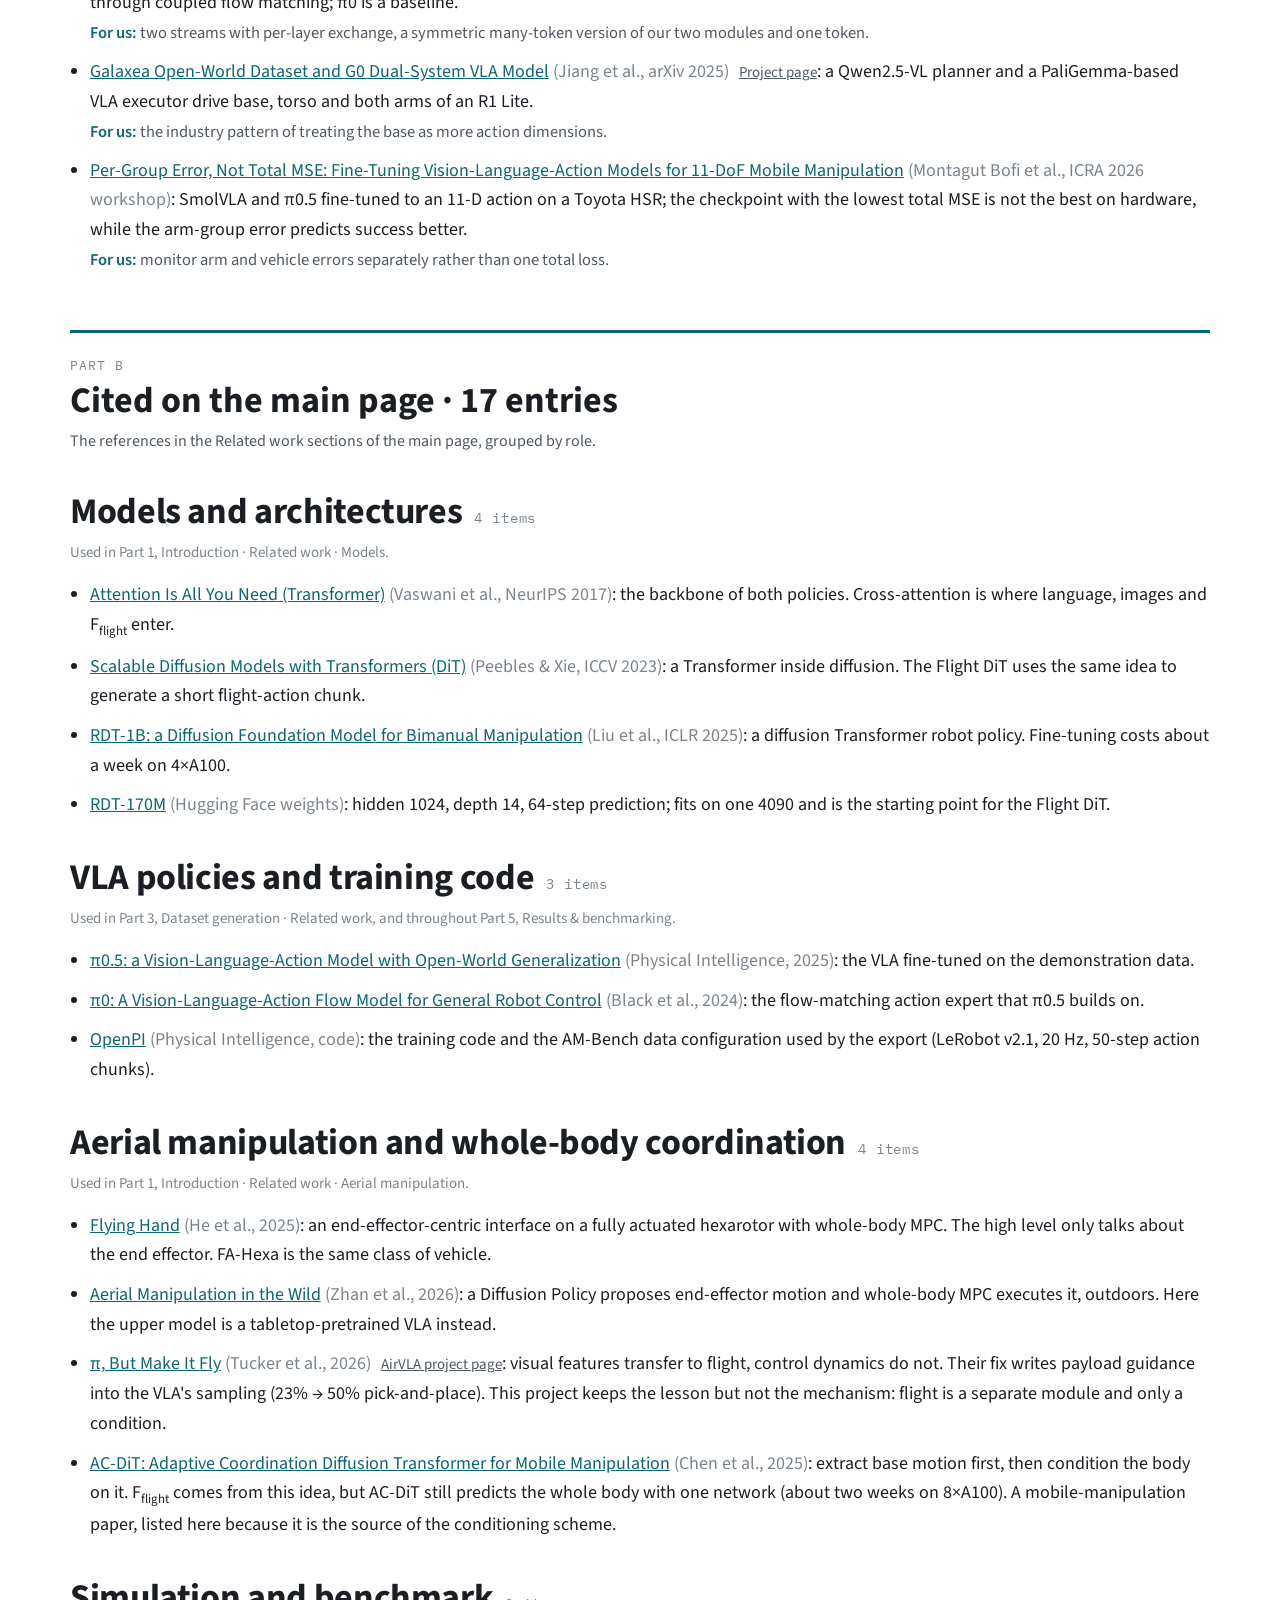
==== commit d83c38b5: "Part 5 renamed "Results & benchmarking"; model boxes start collapsed Co-Authored-By: Claude Fable 5." ====
--- a/develop.html
+++ b/develop.html
@@ -365,7 +365,7 @@
     <section class="dev-group" id="cited-vla">
       <div class="wrap">
         <h2>VLA policies and training code <span class="count">3 items</span></h2>
-        <p class="where">Used in Part 3, Dataset generation · Related work, and throughout Part 5, Benchmarking.</p>
+        <p class="where">Used in Part 3, Dataset generation · Related work, and throughout Part 5, Results &amp; benchmarking.</p>
         <ul class="refs">
           <li><a href="https://arxiv.org/abs/2504.16054">π0.5: a Vision-Language-Action Model with Open-World Generalization</a> <span>(Physical Intelligence, 2025)</span>: the VLA fine-tuned on the demonstration data.</li>
           <li><a href="https://arxiv.org/abs/2410.24164">π0: A Vision-Language-Action Flow Model for General Robot Control</a> <span>(Black et al., 2024)</span>: the flow-matching action expert that π0.5 builds on.</li>
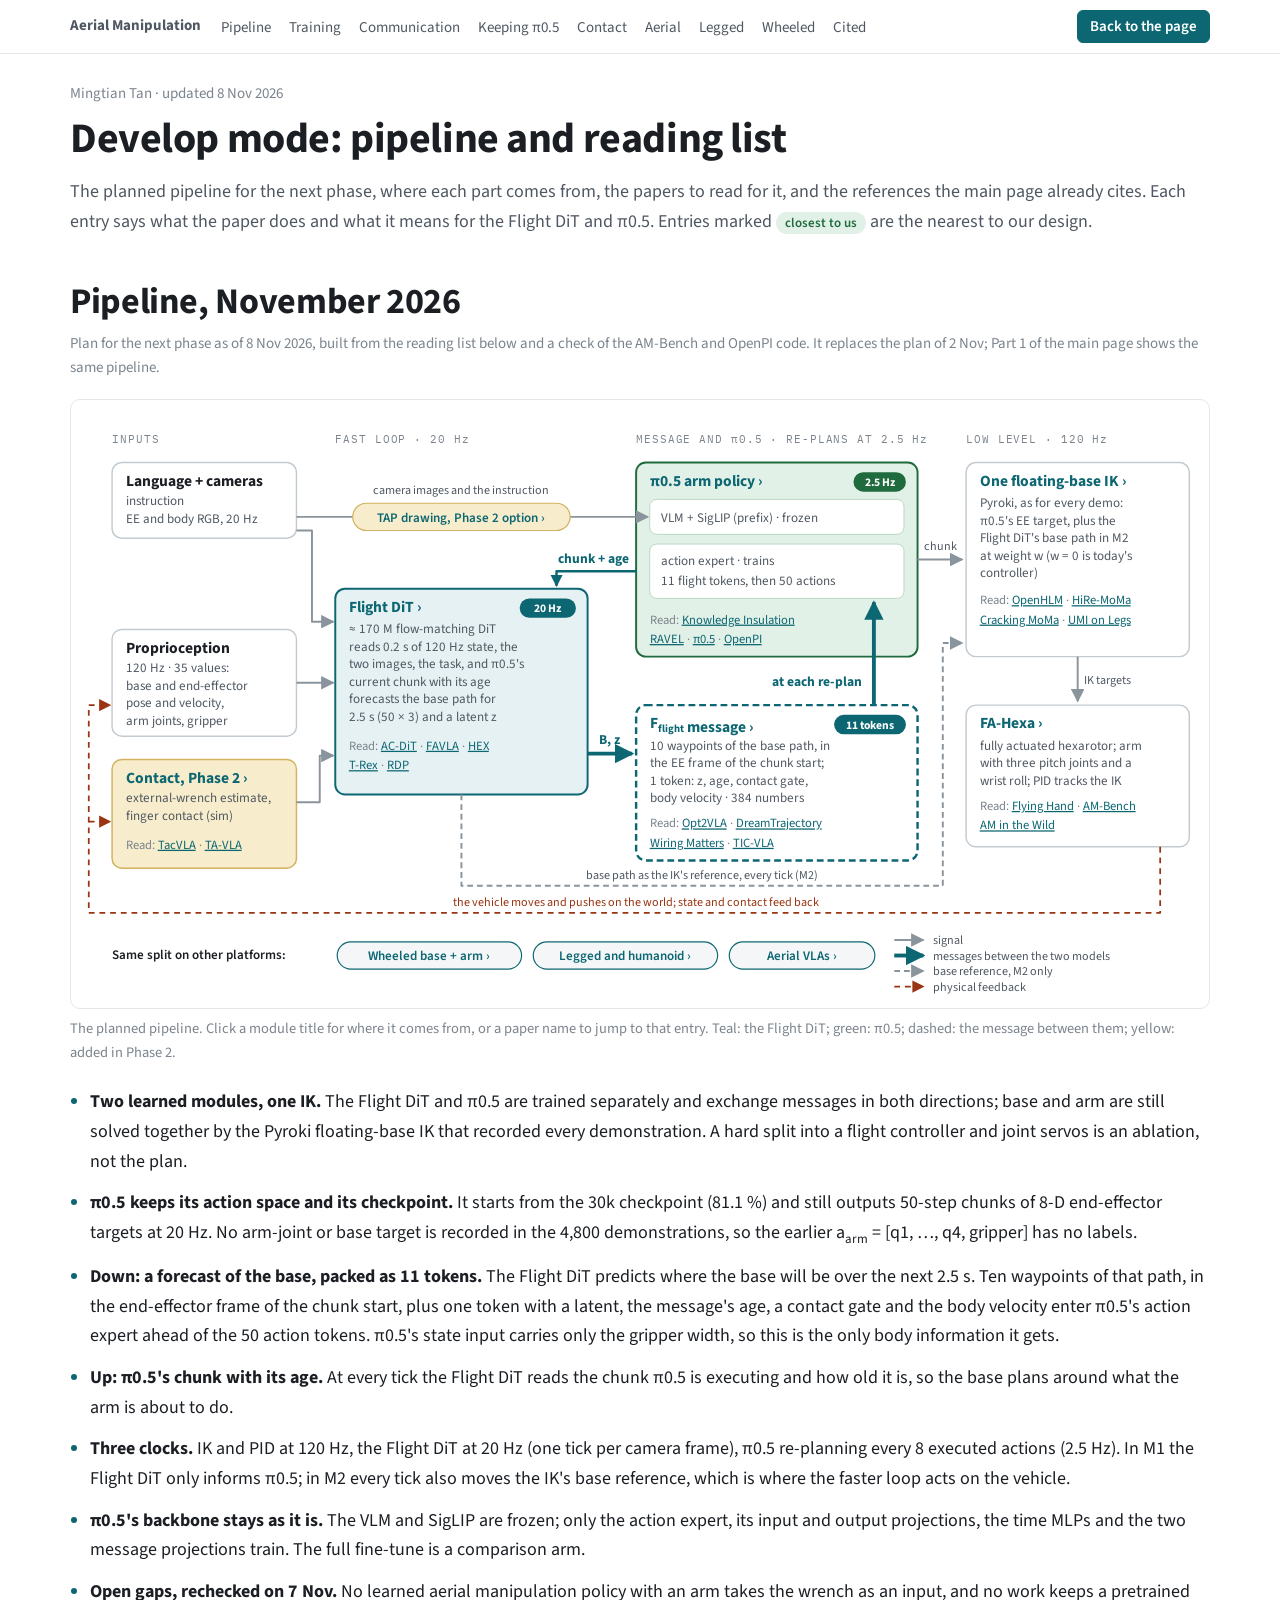
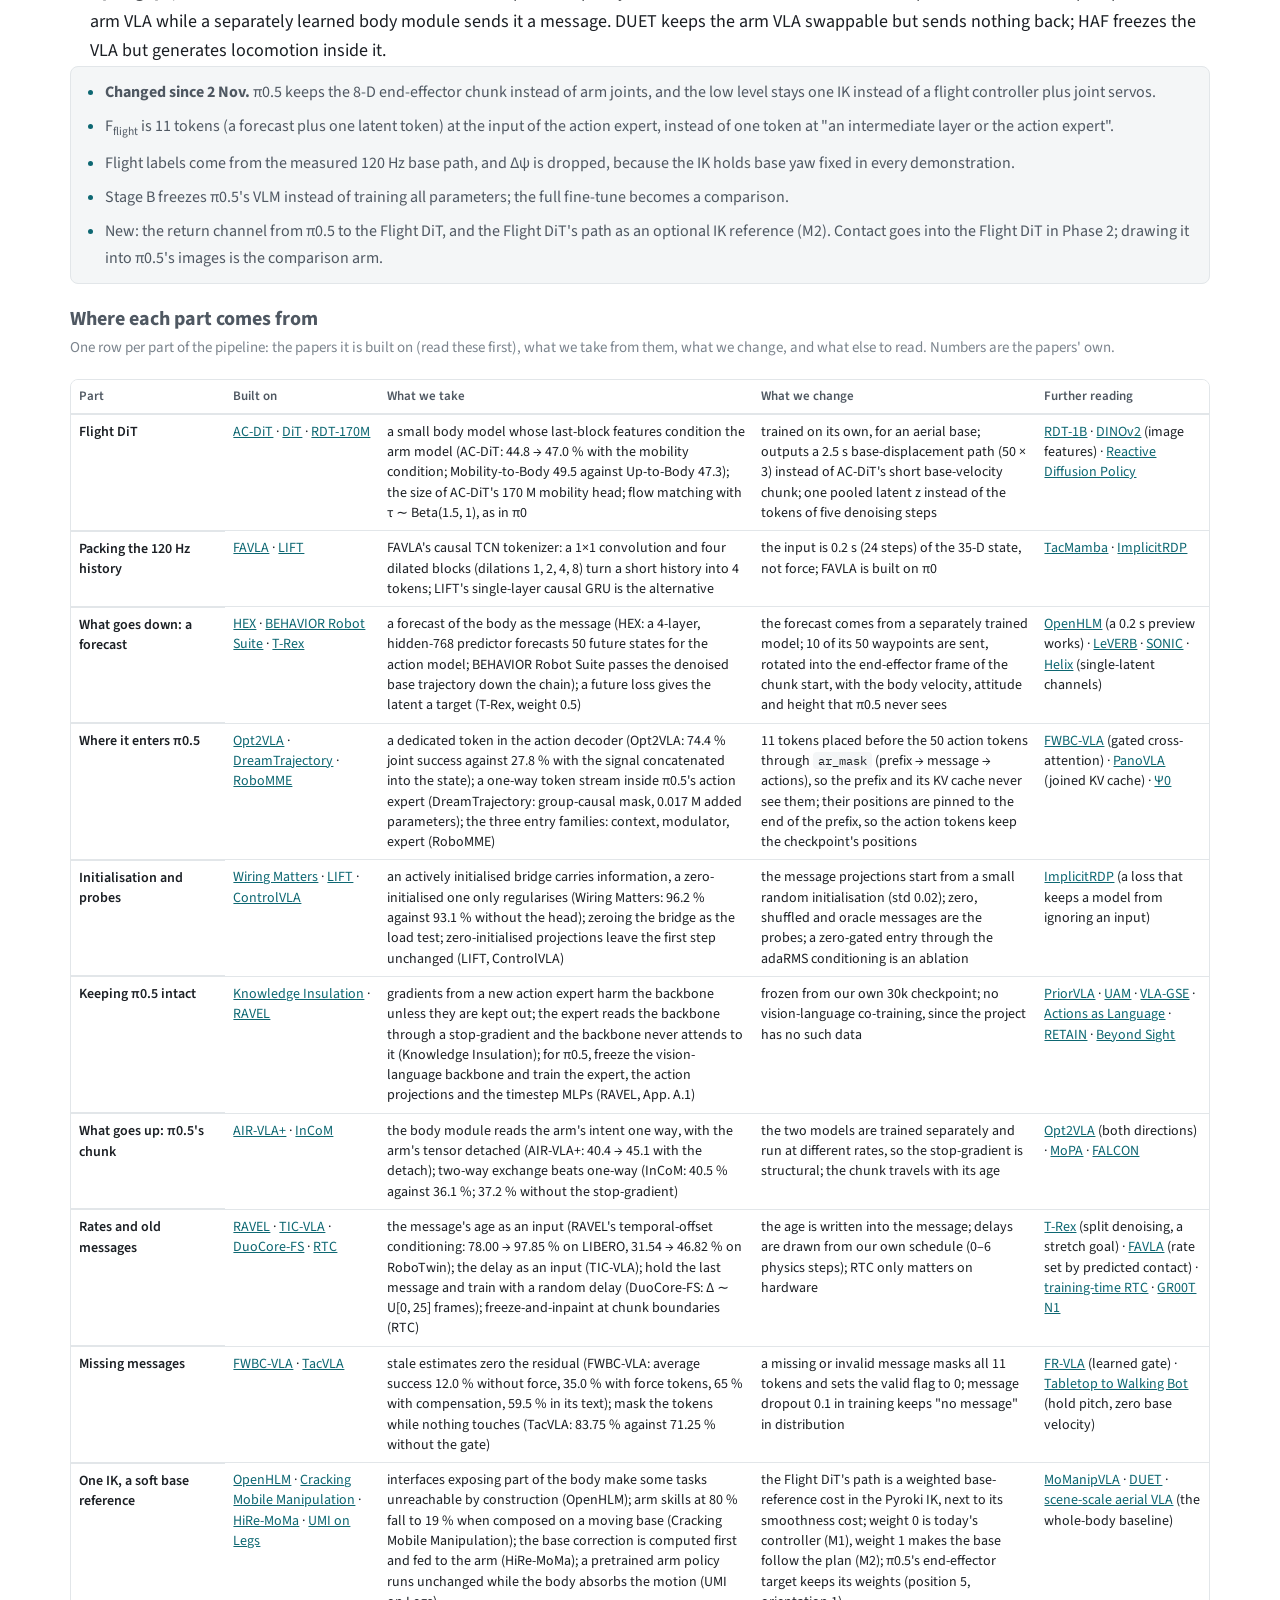
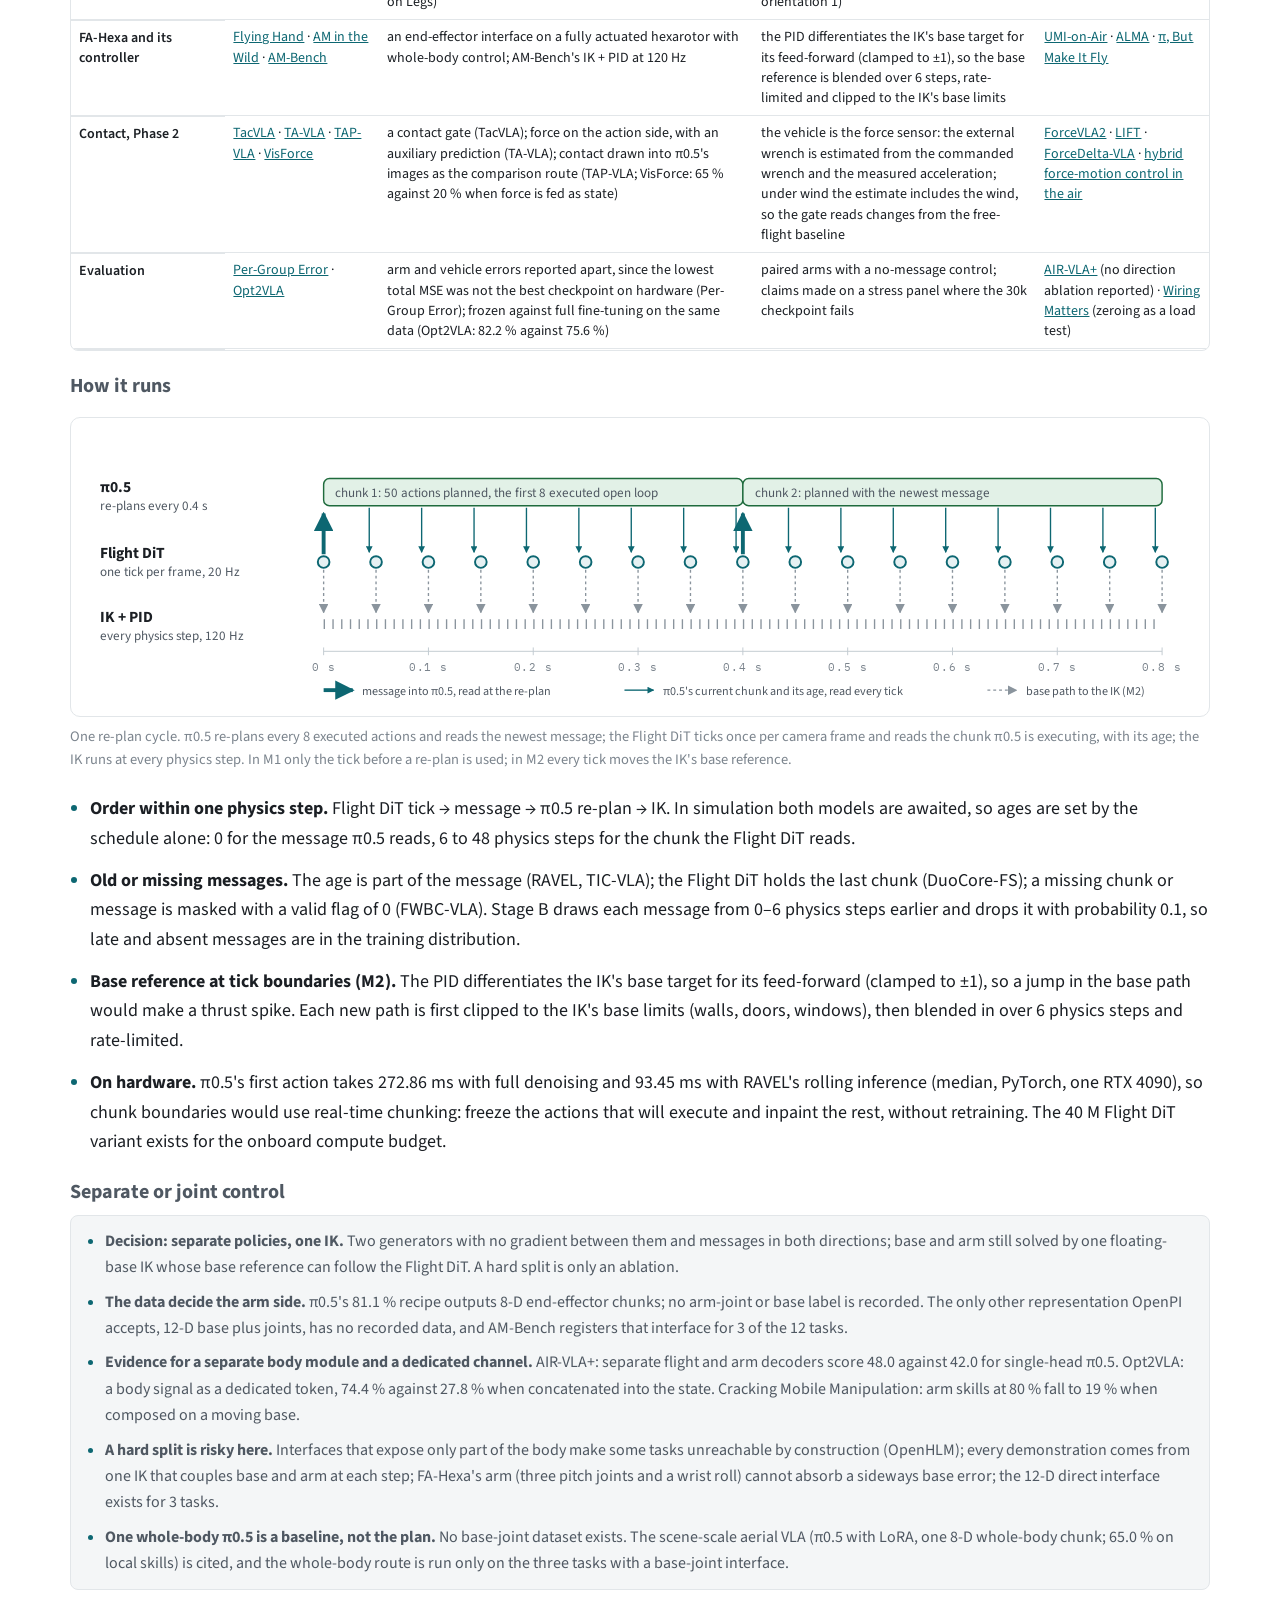
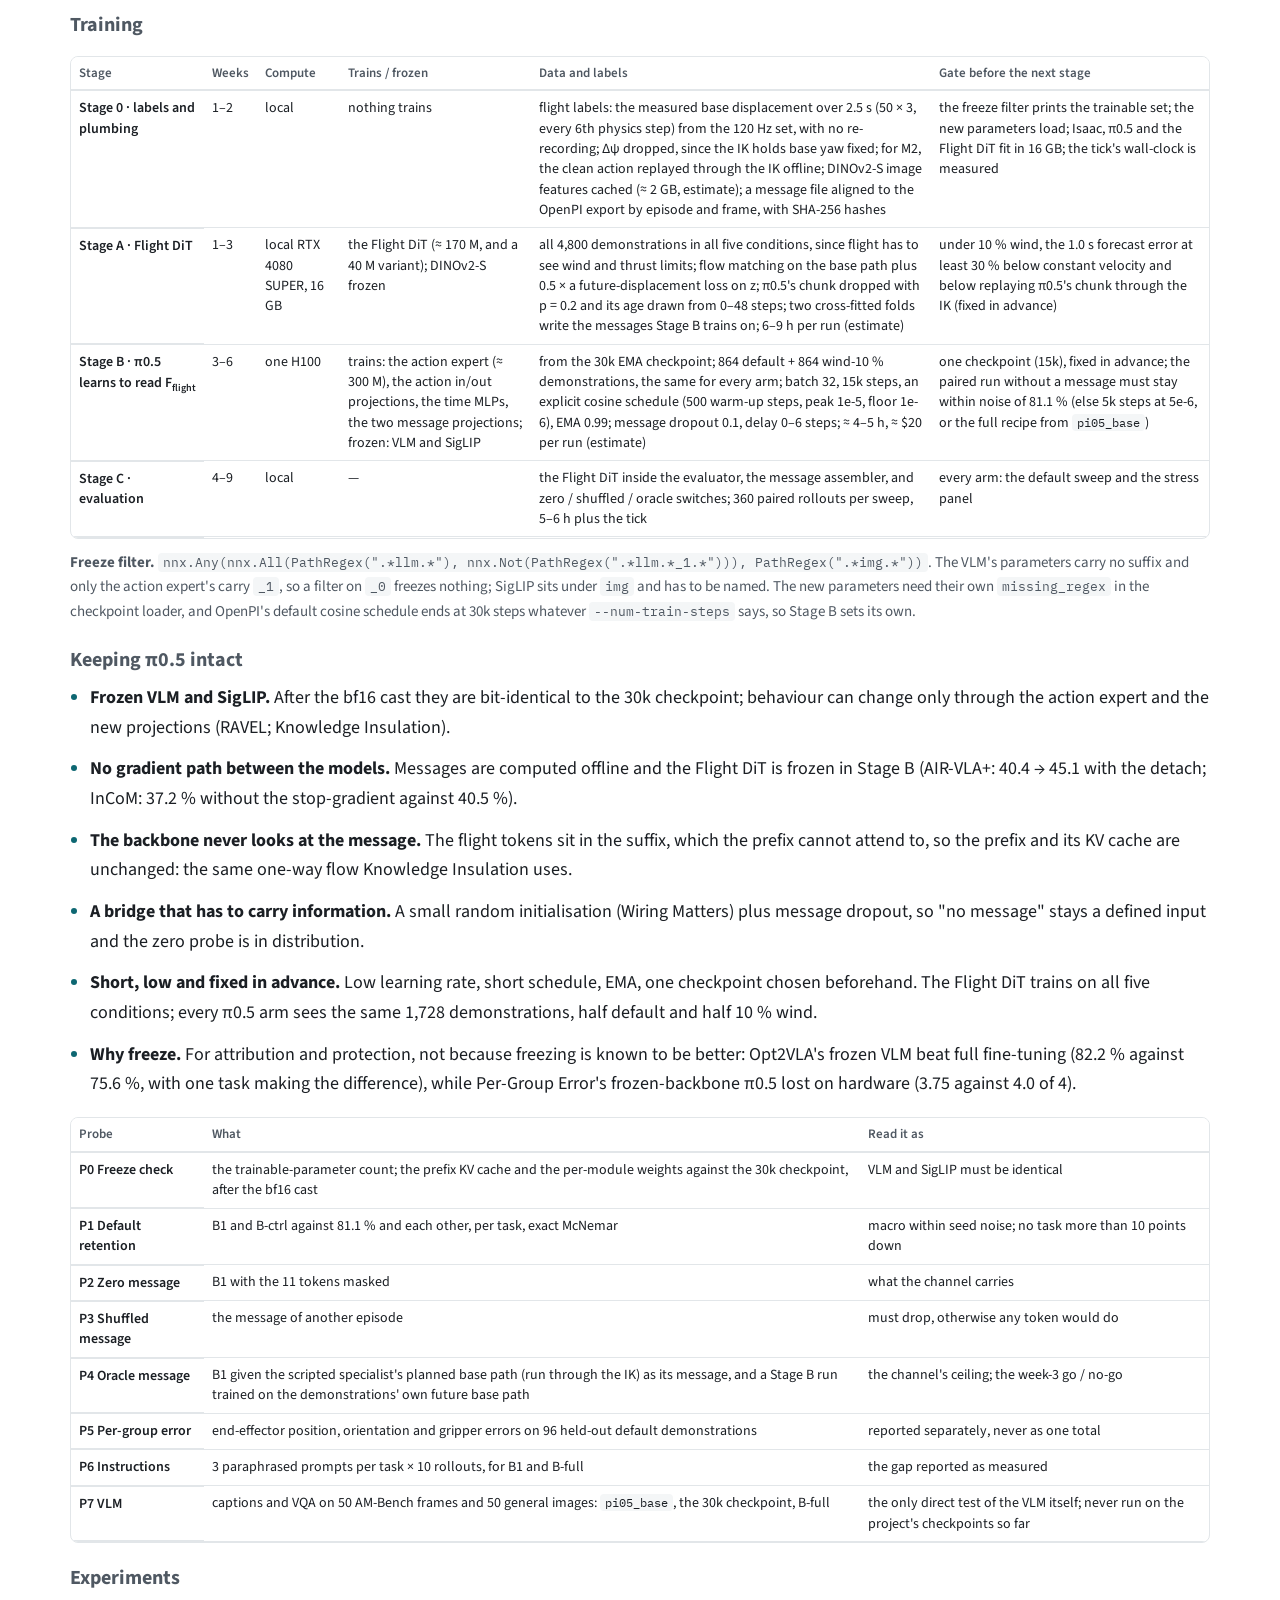
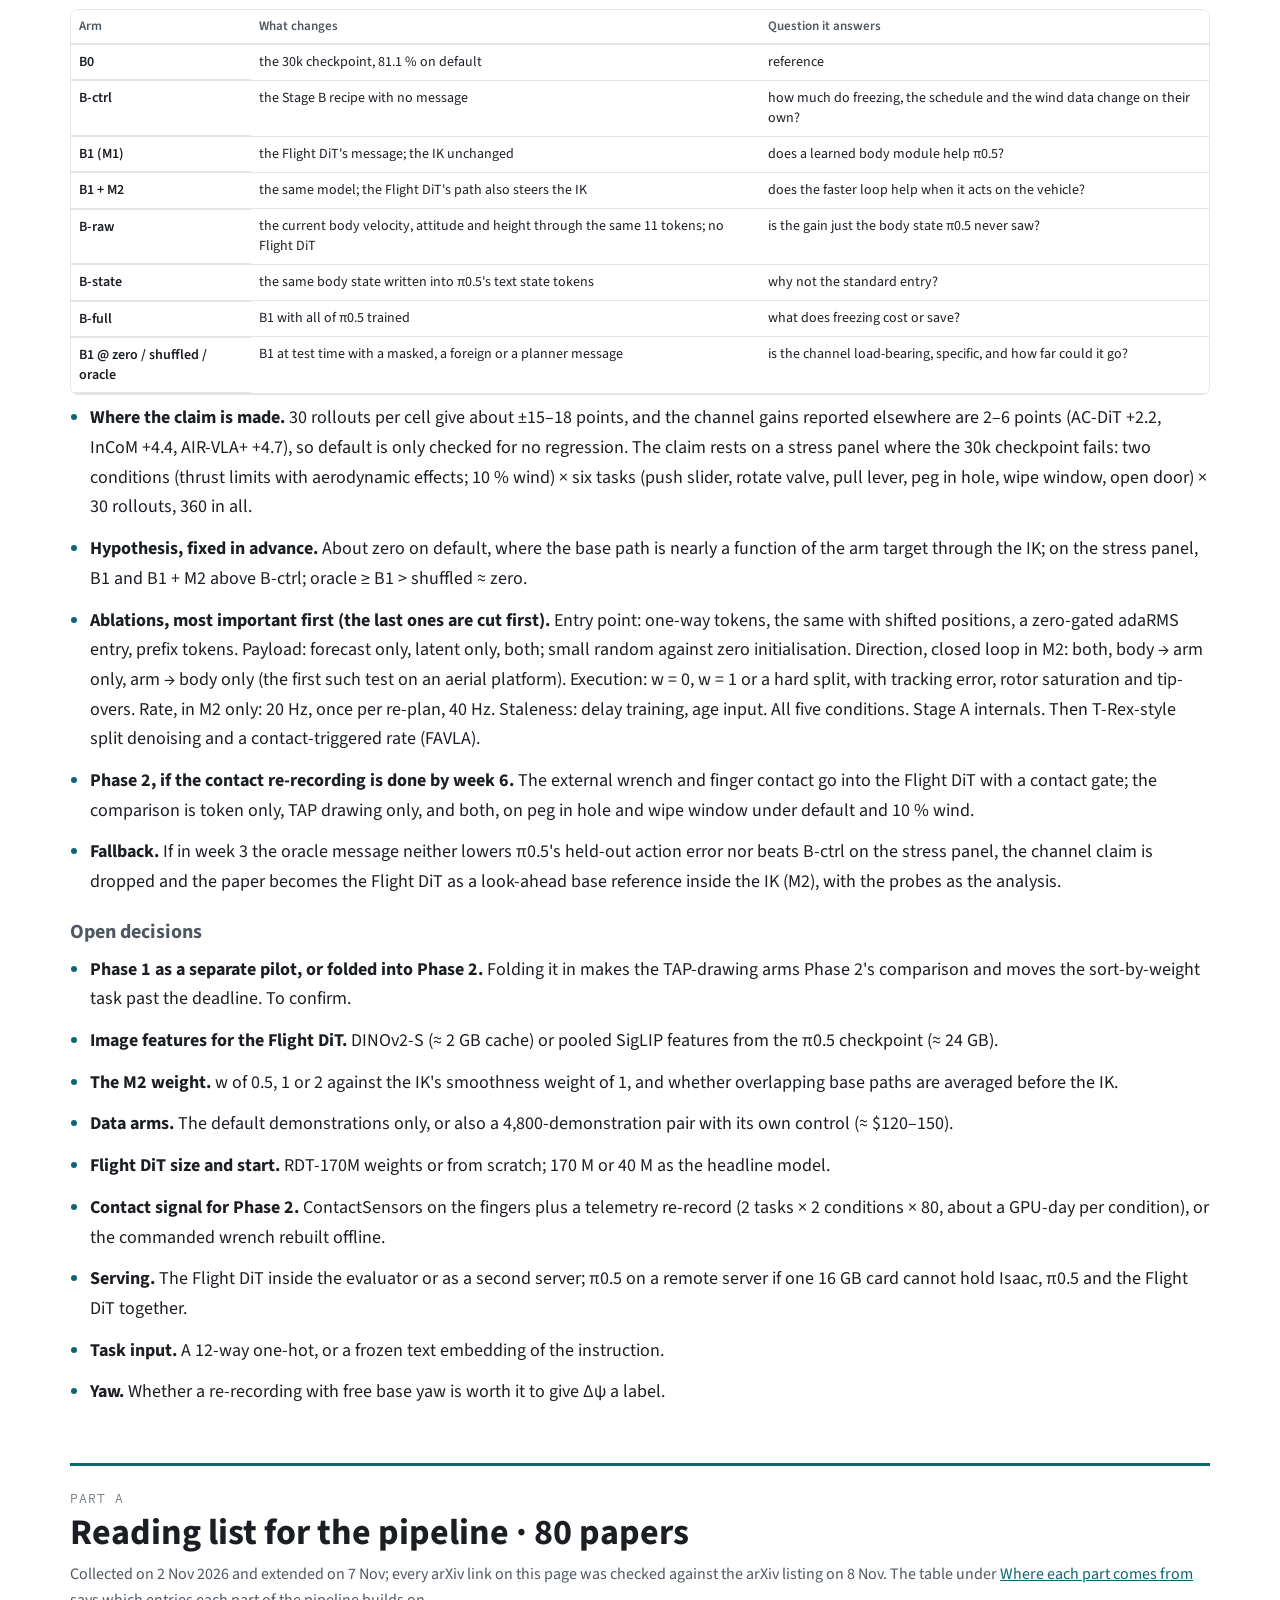
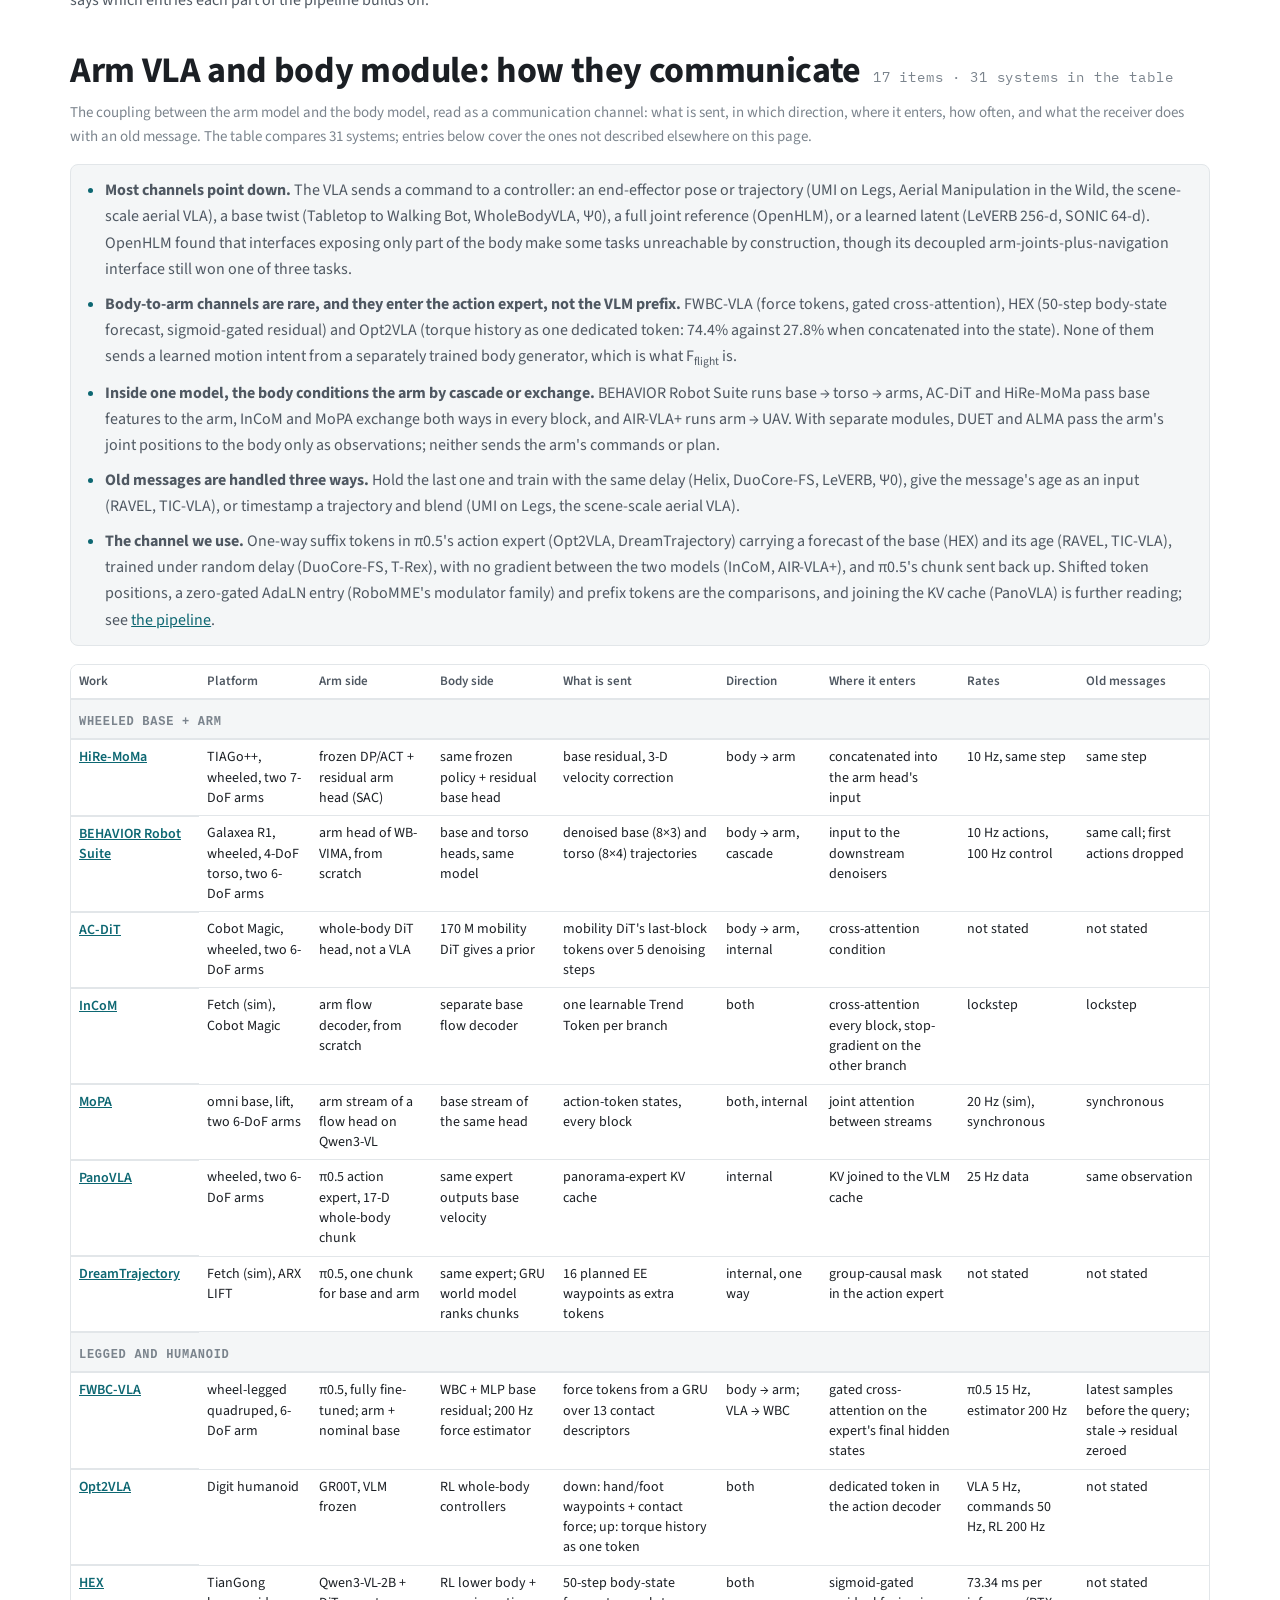
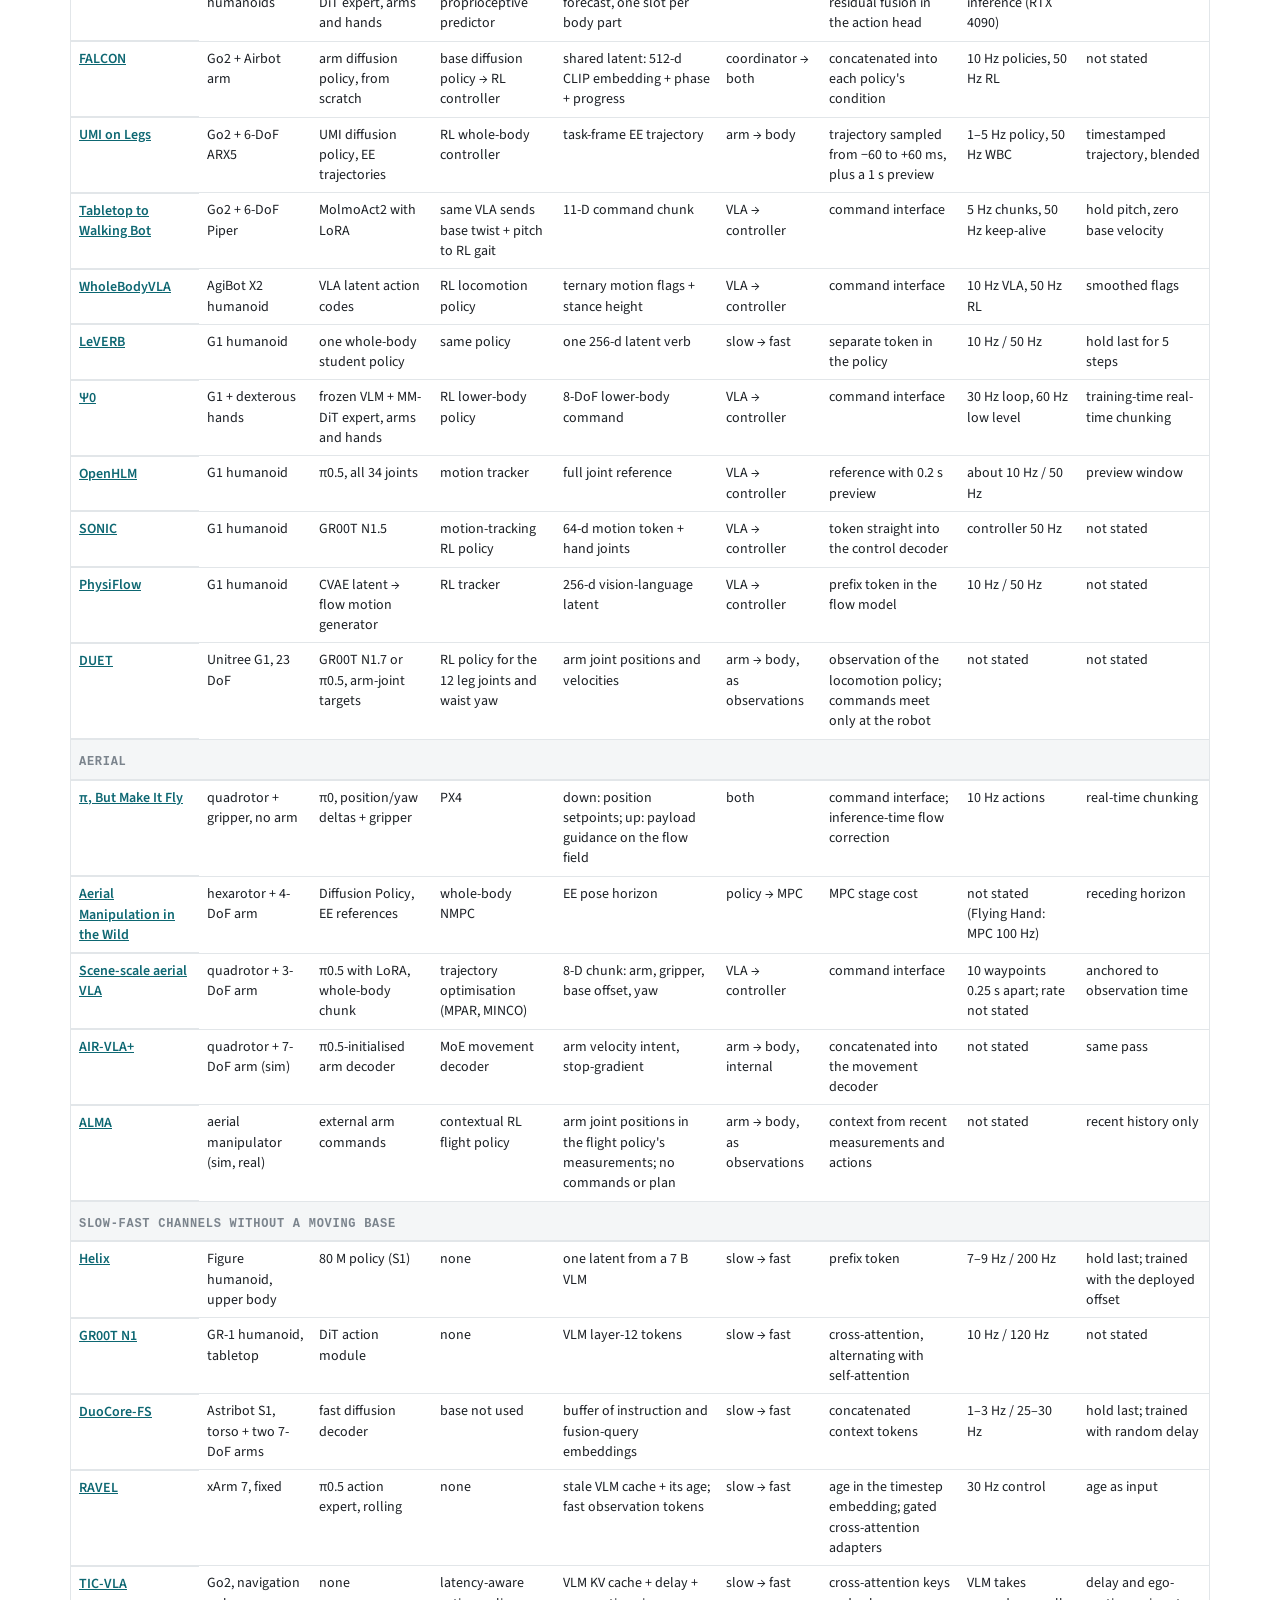
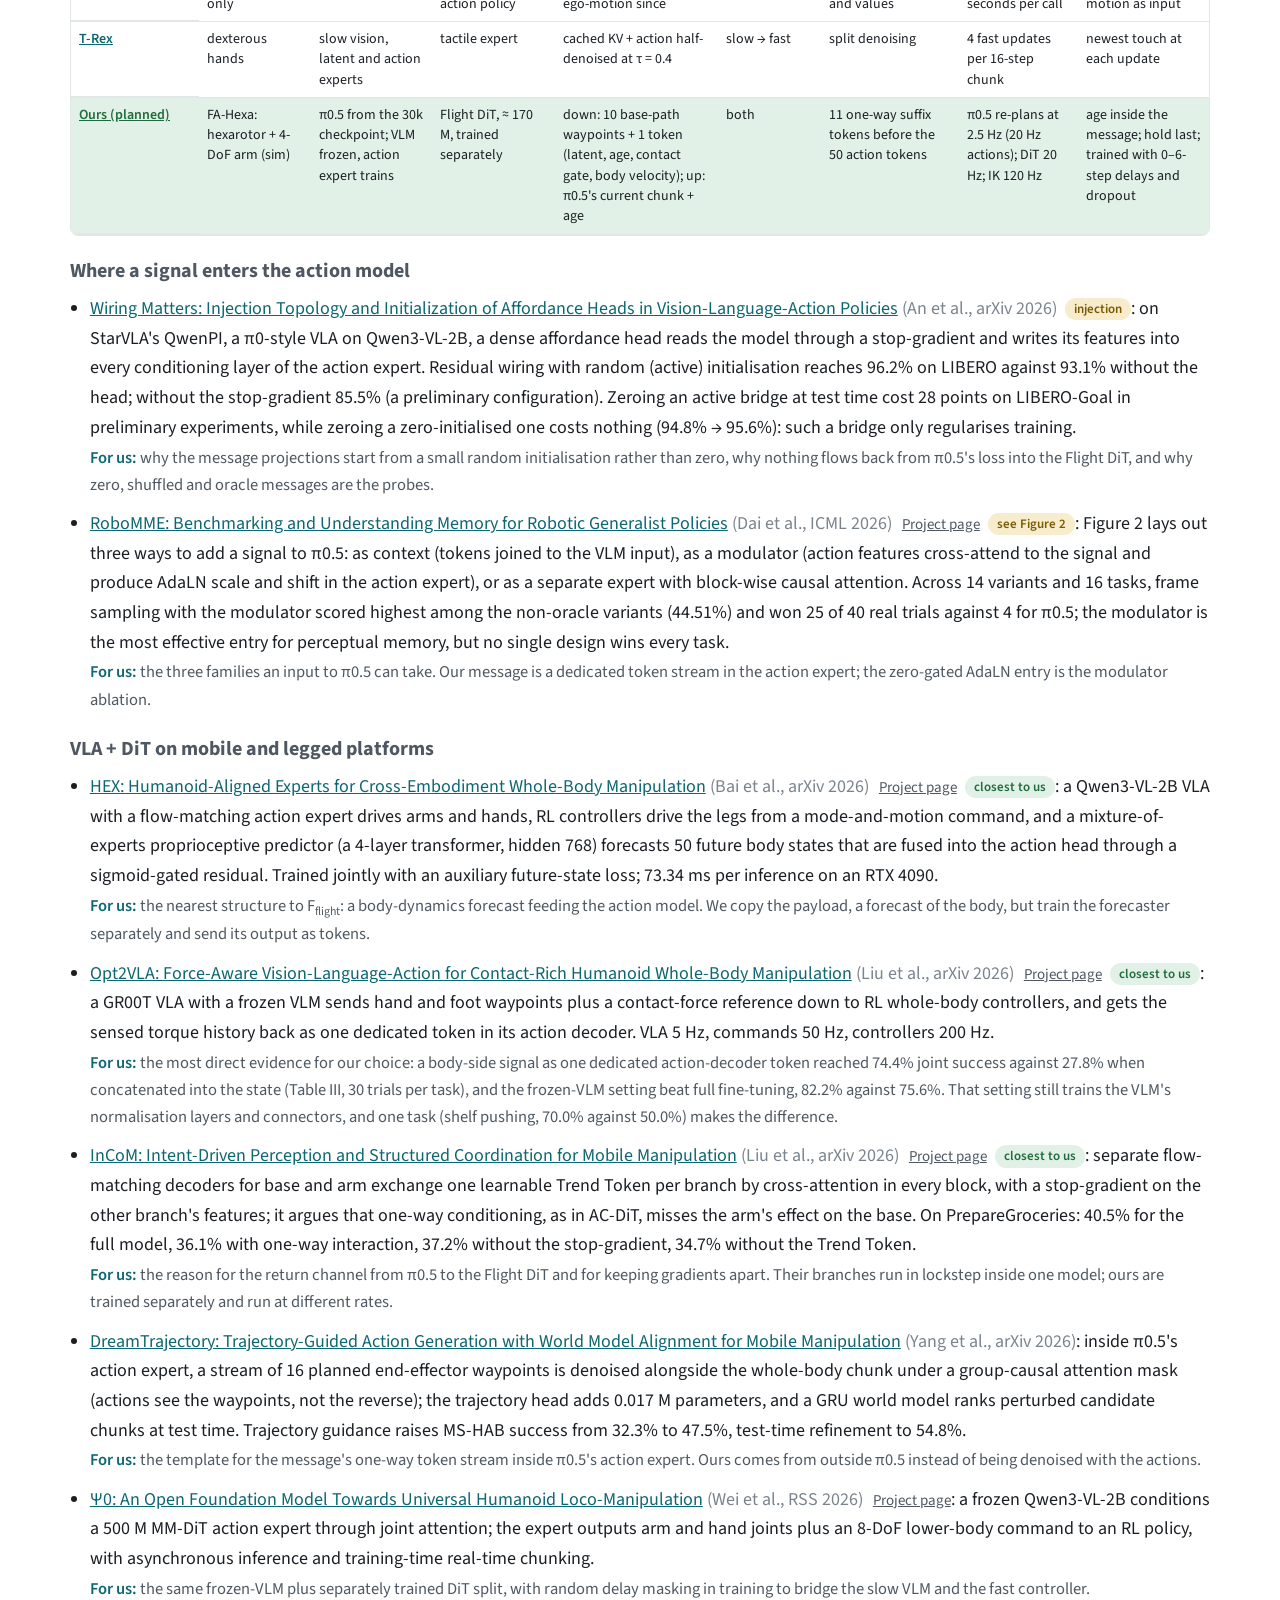
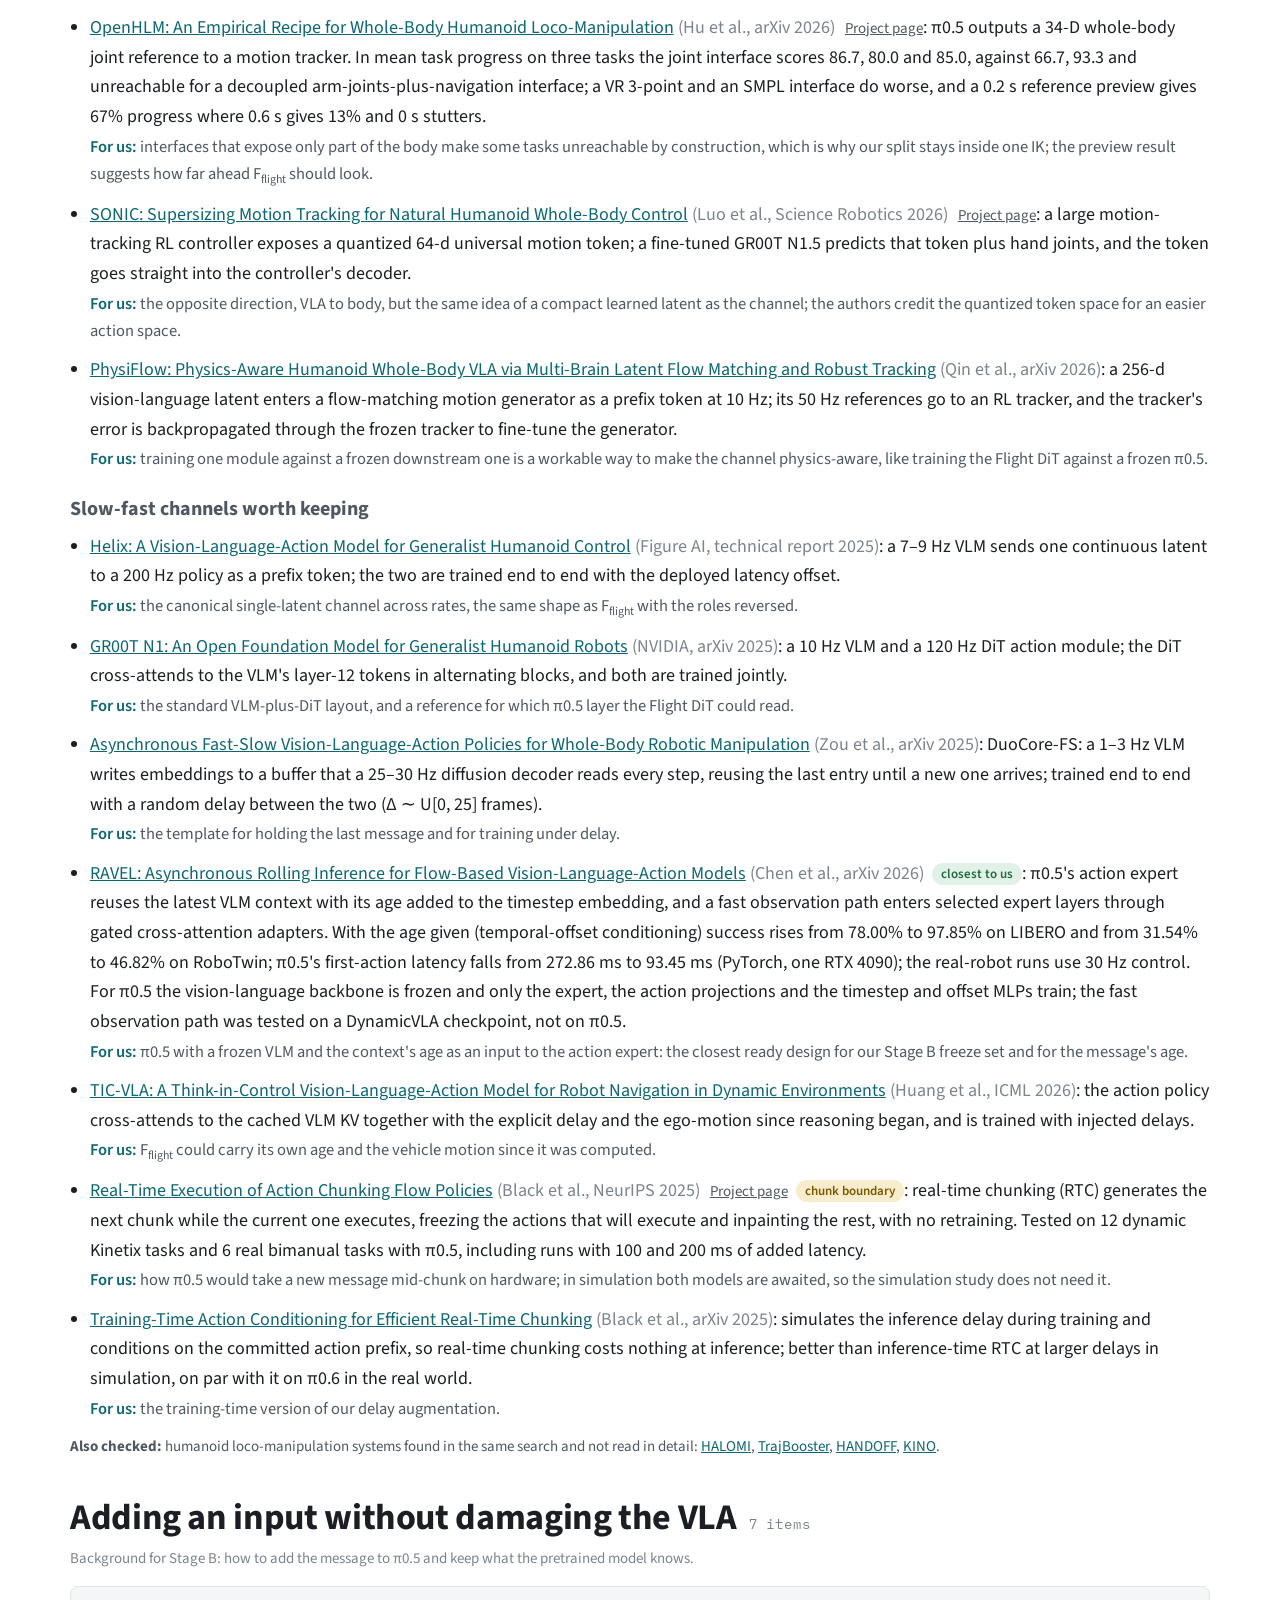
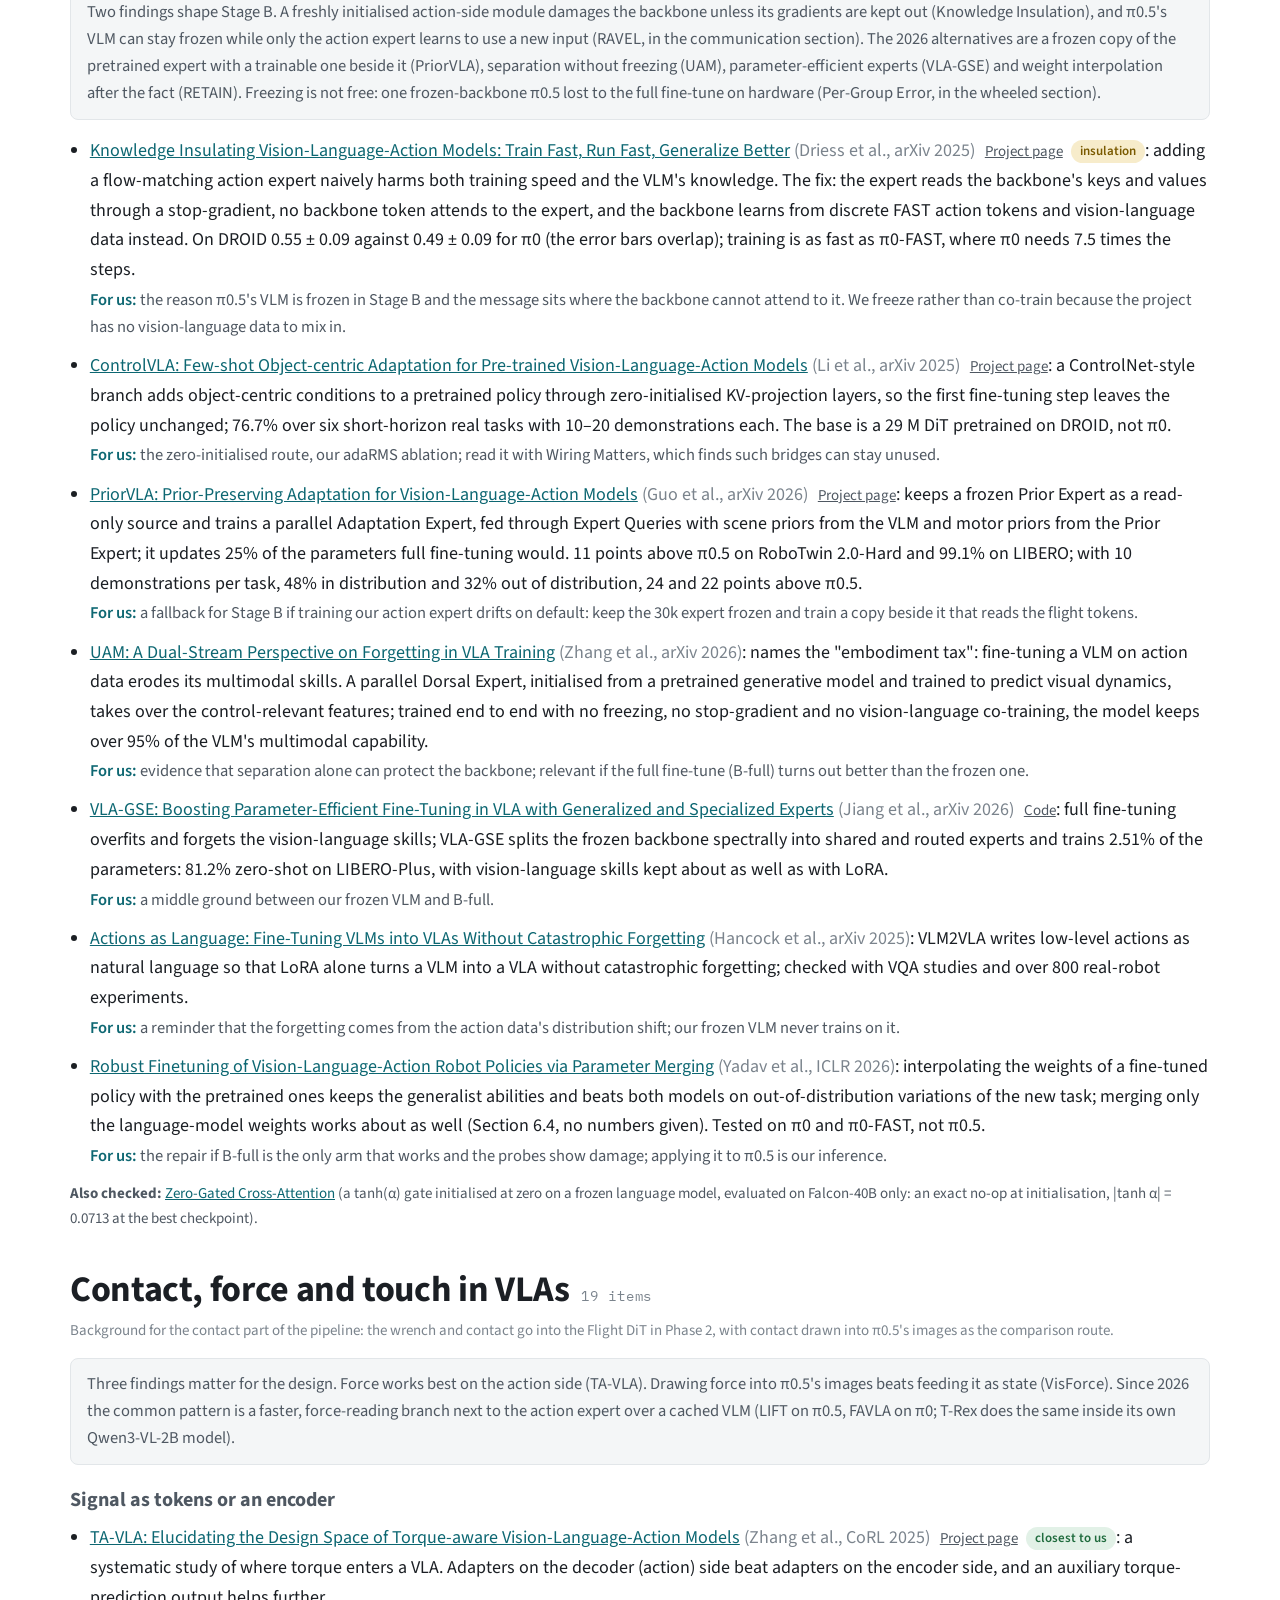
==== commit 333c236c: "Develop mode and Part 1: the Flight DiT and π0.5 pipeline, with its sources - develop.html: the work" ====
--- a/develop.html
+++ b/develop.html
@@ -3,22 +3,23 @@
 <head>
   <meta charset="utf-8">
   <meta name="viewport" content="width=device-width, initial-scale=1">
-  <title>Develop mode · Aerial Manipulation reading list</title>
-  <meta name="description" content="Working direction and reading list for the aerial manipulation project: starting points, contact and force in VLAs, arm-body communication, aerial, legged and wheeled loco-manipulation, and the references cited on the main page.">
+  <title>Develop mode · Aerial Manipulation pipeline and reading list</title>
+  <meta name="description" content="Pipeline and reading list for the aerial manipulation project: the Flight DiT and π0.5 with the message between them, where each part comes from, training and experiments; arm-body communication, keeping a pretrained VLA intact, contact and force in VLAs, aerial, legged and wheeled loco-manipulation, and the references cited on the main page.">
   <link rel="icon" href="data:image/svg+xml,%3Csvg xmlns='http://www.w3.org/2000/svg' viewBox='0 0 32 32'%3E%3Crect fill='%23123a40' width='32' height='32' rx='6'/%3E%3Ccircle cx='16' cy='16' r='3' fill='%23ffffff'/%3E%3Cpath d='M6 16h6M20 16h6M16 6v6M16 20v6' stroke='%23cfe9ec' stroke-width='1.6'/%3E%3C/svg%3E">
   <link rel="preconnect" href="https://fonts.googleapis.com">
   <link rel="preconnect" href="https://fonts.gstatic.com" crossorigin>
   <link href="https://fonts.googleapis.com/css2?family=IBM+Plex+Mono:wght@400;500&family=Source+Sans+3:wght@400;600;700&display=swap" rel="stylesheet">
-  <link rel="stylesheet" href="styles.css?v=20261102d">
+  <link rel="stylesheet" href="styles.css?v=20261108a">
 </head>
 <body>
   <header class="nav">
     <div class="nav-inner">
       <a class="brand" href="index.html">Aerial Manipulation</a>
       <ul>
-        <li><a href="#direction">Direction</a></li>
-        <li><a href="#core">Starting points</a></li>
+        <li><a href="#pipeline">Pipeline</a></li>
+        <li><a href="#training">Training</a></li>
         <li><a href="#comm">Communication</a></li>
+        <li><a href="#intact">Keeping π0.5</a></li>
         <li><a href="#contact">Contact</a></li>
         <li><a href="#aerial">Aerial</a></li>
         <li><a href="#legged">Legged</a></li>
@@ -31,141 +32,369 @@
 
   <main id="top">
     <div class="wrap title-block">
-      <p class="byline">Mingtian Tan · updated 2 Nov 2026</p>
-      <h1>Develop mode: direction and reading list</h1>
-      <p class="dev-intro">Where the project is heading next, the papers that bear on it, and the references the main page already cites. Each entry says what the paper does and what it means for the Flight DiT and π0.5. Entries marked <span class="chip ok">closest to us</span> are the nearest to our design.</p>
+      <p class="byline">Mingtian Tan · updated 8 Nov 2026</p>
+      <h1>Develop mode: pipeline and reading list</h1>
+      <p class="dev-intro">The planned pipeline for the next phase, where each part comes from, the papers to read for it, and the references the main page already cites. Each entry says what the paper does and what it means for the Flight DiT and π0.5. Entries marked <span class="chip ok">closest to us</span> are the nearest to our design.</p>
     </div>
 
-    <section class="dev-group" id="direction">
-      <div class="wrap">
-        <h2>Working direction, November 2026</h2>
-        <p class="where">Plan for the next phase, as of 2 Nov 2026.</p>
+    <section class="dev-group" id="pipeline">
+      <div class="wrap">
+        <h2>Pipeline, November 2026</h2>
+        <p class="where">Plan for the next phase as of 8 Nov 2026, built from the reading list below and a check of the AM-Bench and OpenPI code. It replaces the plan of 2 Nov; Part 1 of the main page shows the same pipeline.</p>
         <figure class="dmap-fig">
           <div class="dmap-wrap">
-          <svg class="dmap" viewBox="-12 0 1152 565" role="img" aria-labelledby="dmap-title dmap-desc">
-          <title id="dmap-title">Modules of the planned system</title>
-          <desc id="dmap-desc">Inputs feed a TAP renderer and the Flight DiT. The renderer draws contact force into the images π0.5 sees; the Flight DiT reads wrench and proprioception, sends flight actions to the flight controller and the F_flight token into π0.5's action expert. Contact moves the vehicle and feeds back as wrench. Each module links to its reading list.</desc>
+          <svg class="dmap" viewBox="-12 0 1152 604" role="img" aria-labelledby="dmap-title dmap-desc">
+          <title id="dmap-title">The planned pipeline</title>
+          <desc id="dmap-desc">Cameras, language, 120 Hz proprioception and, in Phase 2, contact feed a Flight DiT that ticks at 20 Hz and forecasts the base path for the next 2.5 s. An eleven-token message carries the forecast into π0.5's action expert at each re-plan, every 0.4 s; π0.5's VLM is frozen and never sees it. π0.5 sends the chunk it is executing, with its age, back to the Flight DiT. One floating-base IK at 120 Hz executes π0.5's end-effector chunk and, in M2, also follows the Flight DiT's base path; the vehicle's motion and contact feed back into the inputs. Module titles link to their sources and paper names to their reading-list entries.</desc>
           <defs><marker id="m-gray" viewBox="0 0 10 10" refX="9" refY="5" markerWidth="7" markerHeight="7" orient="auto-start-reverse"><path d="M0,0 L10,5 L0,10 z" class="mk-gray"/></marker><marker id="m-acc" viewBox="0 0 10 10" refX="9" refY="5" markerWidth="5" markerHeight="5" orient="auto-start-reverse"><path d="M0,0 L10,5 L0,10 z" class="mk-acc"/></marker><marker id="m-bad" viewBox="0 0 10 10" refX="9" refY="5" markerWidth="7" markerHeight="7" orient="auto-start-reverse"><path d="M0,0 L10,5 L0,10 z" class="mk-bad"/></marker></defs>
           <text x="20" y="30" class="col">INPUTS</text>
-          <text x="245" y="30" class="col">ENCODERS AND THE FAST MODULE</text>
-          <text x="560" y="30" class="col">ARM POLICY AND THE CHANNEL</text>
-          <text x="890" y="30" class="col">LOW LEVEL</text>
-          <rect x="20" y="50" width="180" height="74" rx="10" class="box"/>
+          <text x="250" y="30" class="col">FAST LOOP · 20 Hz</text>
+          <text x="560" y="30" class="col">MESSAGE AND π0.5 · RE-PLANS AT 2.5 Hz</text>
+          <text x="900" y="30" class="col">LOW LEVEL · 120 Hz</text>
+          <rect x="20" y="50" width="190" height="78" rx="10" class="box"/>
           <text x="34" y="74" class="t">Language + cameras</text>
           <text x="34" y="94" class="s">instruction</text>
-          <text x="34" y="112" class="s">EE and body RGB</text>
-          <rect x="20" y="144" width="180" height="96" rx="10" class="box new"/>
-          <a href="#contact"><text x="34" y="168" class="t link">Contact sensing ›</text></a>
-          <text x="34" y="188" class="s">body wrench: the vehicle</text>
-          <text x="34" y="206" class="s">itself is the force sensor</text>
-          <text x="34" y="224" class="s">finger force (sim)</text>
-          <rect x="20" y="330" width="180" height="74" rx="10" class="box"/>
-          <text x="34" y="354" class="t">Proprioception</text>
-          <text x="34" y="374" class="s">pose, velocities,</text>
-          <text x="34" y="392" class="s">arm joints, gripper</text>
-          <rect x="245" y="50" width="220" height="120" rx="10" class="box new"/>
-          <a href="#contact-signal-drawn-into-the-image"><text x="259" y="74" class="t link">TAP renderer ›</text></a>
-          <text x="259" y="94" class="s">draws contact force as arrows</text>
-          <text x="259" y="112" class="s">into the EE and body images</text>
-          <text x="259" y="150" class="r"><tspan class="lead">Read: </tspan><a href="#p-2606-29089"><tspan class="paper">TAP-VLA</tspan></a><tspan class="sep"> · </tspan><a href="#p-2609-25785"><tspan class="paper">VisForce</tspan></a><tspan class="sep"> · </tspan><a href="#p-2505-09577"><tspan class="paper">VTLA</tspan></a></text>
-          <rect x="245" y="250" width="220" height="170" rx="10" class="box dit"/>
-          <a href="#contact-fast-contact-loop-next-to-a-slow-policy"><text x="259" y="274" class="t link">Flight DiT ›</text></a>
-          <rect x="395" y="260" width="58" height="20" rx="10" class="badge"/><text x="424.0" y="274.5" class="badge-t" text-anchor="middle">faster</text>
-          <text x="259" y="296" class="s">learns flight from aerial demos</text>
-          <text x="259" y="314" class="s">reads wrench + proprioception</text>
-          <text x="259" y="332" class="s">runs faster than π0.5</text>
-          <text x="259" y="376" class="r"><tspan class="lead">Read: </tspan><a href="#p-2606-17055"><tspan class="paper">T-Rex</tspan></a><tspan class="sep"> · </tspan><a href="#p-2607-14236"><tspan class="paper">LIFT</tspan></a><tspan class="sep"> · </tspan><a href="#p-2602-23648"><tspan class="paper">FAVLA</tspan></a></text>
-          <text x="259" y="396" class="r"><a href="#p-2503-02881"><tspan class="paper">RDP</tspan></a><tspan class="sep"> · </tspan><a href="#p-2509-07962"><tspan class="paper">TA-VLA</tspan></a><tspan class="sep"> · </tspan><a href="#p-2603-01700"><tspan class="paper">TacMamba</tspan></a></text>
-          <rect x="560" y="50" width="270" height="170" rx="10" class="box vla"/>
-          <a href="#cited-vla"><text x="574" y="74" class="t link">π0.5 arm policy ›</text></a>
-          <rect x="764" y="60" width="54" height="20" rx="10" class="badge vlab"/><text x="791.0" y="74.5" class="badge vlab-t" text-anchor="middle">20 Hz</text>
-          <rect x="574" y="88" width="242" height="36" rx="7" class="inner"/>
-          <text x="586" y="111" class="s">VLM: images, language, proprio</text>
-          <rect x="574" y="134" width="242" height="36" rx="7" class="inner"/>
-          <text x="586" y="157" class="s">action expert: 50-step chunks</text>
-          <text x="574" y="202" class="r"><tspan class="lead">Read: </tspan><a href="#cited-vla"><tspan class="paper">π0.5</tspan></a><tspan class="sep"> · </tspan><a href="#cited-vla"><tspan class="paper">π0</tspan></a><tspan class="sep"> · </tspan><a href="#cited-vla"><tspan class="paper">OpenPI</tspan></a></text>
-          <rect x="560" y="290" width="270" height="130" rx="10" class="box ch"/>
-          <a href="#comm"><text x="574" y="314" class="t link">F<tspan dy="4" class="sub">flight</tspan><tspan dy="-4"></tspan> channel ›</text></a>
-          <text x="574" y="336" class="s">what is sent, where it enters,</text>
-          <text x="574" y="354" class="s">how often, and how old it is</text>
-          <text x="574" y="382" class="r"><tspan class="lead">Read: </tspan><a href="#p-2604-07993"><tspan class="paper">HEX</tspan></a><tspan class="sep"> · </tspan><a href="#p-2609-23968"><tspan class="paper">Opt2VLA</tspan></a><tspan class="sep"> · </tspan><a href="#p-2609-34170"><tspan class="paper">RAVEL</tspan></a></text>
-          <text x="574" y="402" class="r"><a href="#p-2610-06318"><tspan class="paper">Wiring Matters</tspan></a><tspan class="sep"> · </tspan><a href="#p-2603-04639"><tspan class="paper">RoboMME</tspan></a><tspan class="sep"> · </tspan><a href="#p-2602-23024"><tspan class="paper">InCoM</tspan></a></text>
-          <rect x="890" y="95" width="240" height="80" rx="10" class="box"/>
-          <text x="904" y="119" class="t">Arm joints + gripper</text>
-          <text x="904" y="141" class="s">track the arm chunk</text>
-          <rect x="890" y="290" width="240" height="120" rx="10" class="box"/>
-          <a href="#aerial"><text x="904" y="314" class="t link">Flight controller ›</text></a>
-          <text x="904" y="336" class="s">fully actuated hexarotor,</text>
-          <text x="904" y="354" class="s">holds attitude while pushing</text>
-          <text x="904" y="380" class="r"><tspan class="lead">Read: </tspan><a href="#cited-aerial"><tspan class="paper">Flying Hand</tspan></a><tspan class="sep"> · </tspan><a href="#p-2510-02614"><tspan class="paper">UMI-on-Air</tspan></a></text>
-          <text x="904" y="400" class="r"><a href="#cited-aerial"><tspan class="paper">AM in the Wild</tspan></a><tspan class="sep"> · </tspan><a href="#p-2606-12859"><tspan class="paper">AIR-VLA+</tspan></a></text>
-          <path d="M200,87 L243,87" class="wire" marker-end="url(#m-gray)"/>
-          <path d="M200,165 L222,165 L222,140 L243,140" class="wire" marker-end="url(#m-gray)"/>
-          <path d="M200,215 L230,215 L230,280 L243,280" class="wire" marker-end="url(#m-gray)"/>
-          <path d="M200,367 L243,367" class="wire" marker-end="url(#m-gray)"/>
-          <path d="M465,106 L558,106" class="wire" marker-end="url(#m-gray)"/>
-          <text x="511" y="86" class="w" text-anchor="middle">annotated</text>
-          <text x="511" y="100" class="w" text-anchor="middle">images</text>
-          <path d="M830,135 L888,135" class="wire" marker-end="url(#m-gray)"/>
-          <text x="859" y="127" class="w" text-anchor="middle">arm</text>
-          <path d="M355,420 L355,448 L1010,448 L1010,412" class="wire" marker-end="url(#m-gray)"/>
-          <text x="940" y="442" class="w" text-anchor="middle">flight actions</text>
-          <path d="M465,330 L556,330" class="wire ch" marker-end="url(#m-acc)"/>
-          <text x="512" y="320" class="w acc" text-anchor="middle">F<tspan dy="4" class="sub">flight</tspan><tspan dy="-4"></tspan></text>
-          <path d="M790,290 L790,176" class="wire ch" marker-end="url(#m-acc)"/>
-          <path d="M1100,410 L1100,476 L-4,476 L-4,192 L18,192" class="wire fb" marker-end="url(#m-bad)"/>
-          <text x="560" y="470" class="w bad" text-anchor="middle">pushing moves the vehicle; the contact wrench feeds back</text>
-          <text x="20" y="530" class="s strong">Same split on other platforms:</text>
-          <a href="#wheeled"><rect x="232" y="512" width="190" height="28" rx="14" class="pill"/><text x="327.0" y="531" class="pill-t" text-anchor="middle">Wheeled base + arm ›</text></a>
-          <a href="#legged"><rect x="434" y="512" width="190" height="28" rx="14" class="pill"/><text x="529.0" y="531" class="pill-t" text-anchor="middle">Legged and humanoid ›</text></a>
-          <a href="#aerial"><rect x="636" y="512" width="150" height="28" rx="14" class="pill"/><text x="711.0" y="531" class="pill-t" text-anchor="middle">Aerial VLAs ›</text></a>
-          <path d="M870,512 L900,512" class="wire" marker-end="url(#m-gray)"/><text x="910" y="516.5" class="w">signal</text>
-          <path d="M870,529 L900,529" class="wire ch" marker-end="url(#m-acc)"/><text x="910" y="533.5" class="w">the channel between the two models</text>
-          <path d="M870,546 L900,546" class="wire fb" marker-end="url(#m-bad)"/><text x="910" y="550.5" class="w">contact feedback</text>
+          <text x="34" y="112" class="s">EE and body RGB, 20 Hz</text>
+          <rect x="20" y="222" width="190" height="110" rx="10" class="box"/>
+          <text x="34" y="246" class="t">Proprioception</text>
+          <text x="34" y="266" class="s">120 Hz · 35 values:</text>
+          <text x="34" y="284" class="s">base and end-effector</text>
+          <text x="34" y="302" class="s">pose and velocity,</text>
+          <text x="34" y="320" class="s">arm joints, gripper</text>
+          <rect x="20" y="356" width="190" height="112" rx="10" class="box new"/>
+          <a href="#src-contact"><text x="34" y="380" class="t link">Contact, Phase 2 ›</text></a>
+          <text x="34" y="400" class="s">external-wrench estimate,</text>
+          <text x="34" y="418" class="s">finger contact (sim)</text>
+          <text x="34" y="448" class="r"><tspan class="lead">Read: </tspan><a href="#p-2603-12665"><tspan class="paper">TacVLA</tspan></a><tspan class="sep"> · </tspan><a href="#p-2509-07962"><tspan class="paper">TA-VLA</tspan></a></text>
+          <rect x="250" y="180" width="260" height="212" rx="10" class="box dit"/>
+          <a href="#src-flight"><text x="264" y="204" class="t link">Flight DiT ›</text></a>
+          <rect x="440" y="190" width="58" height="20" rx="10" class="badge"/><text x="469" y="204.5" class="badge-t" text-anchor="middle">20 Hz</text>
+          <text x="264" y="226" class="s">≈ 170 M flow-matching DiT</text>
+          <text x="264" y="244" class="s">reads 0.2 s of 120 Hz state, the</text>
+          <text x="264" y="262" class="s">two images, the task, and π0.5's</text>
+          <text x="264" y="280" class="s">current chunk with its age</text>
+          <text x="264" y="298" class="s">forecasts the base path for</text>
+          <text x="264" y="316" class="s">2.5 s (50 × 3) and a latent z</text>
+          <text x="264" y="346" class="r"><tspan class="lead">Read: </tspan><a href="#p-2507-01961"><tspan class="paper">AC-DiT</tspan></a><tspan class="sep"> · </tspan><a href="#p-2602-23648"><tspan class="paper">FAVLA</tspan></a><tspan class="sep"> · </tspan><a href="#p-2604-07993"><tspan class="paper">HEX</tspan></a></text>
+          <text x="264" y="366" class="r"><a href="#p-2606-17055"><tspan class="paper">T-Rex</tspan></a><tspan class="sep"> · </tspan><a href="#p-2503-02881"><tspan class="paper">RDP</tspan></a></text>
+          <rect x="560" y="50" width="290" height="200" rx="10" class="box vla"/>
+          <a href="#src-pi05"><text x="574" y="74" class="t link">π0.5 arm policy ›</text></a>
+          <rect x="784" y="60" width="54" height="20" rx="10" class="badge vlab"/><text x="811" y="74.5" class="badge vlab-t" text-anchor="middle">2.5 Hz</text>
+          <rect x="574" y="88" width="262" height="36" rx="7" class="inner"/>
+          <text x="586" y="111" class="s">VLM + SigLIP (prefix) · frozen</text>
+          <rect x="574" y="134" width="262" height="56" rx="7" class="inner"/>
+          <text x="586" y="156" class="s">action expert · trains</text>
+          <text x="586" y="176" class="s">11 flight tokens, then 50 actions</text>
+          <text x="574" y="216" class="r"><tspan class="lead">Read: </tspan><a href="#p-2505-23705"><tspan class="paper">Knowledge Insulation</tspan></a></text>
+          <text x="574" y="236" class="r"><a href="#p-2609-34170"><tspan class="paper">RAVEL</tspan></a><tspan class="sep"> · </tspan><a href="#p-2504-16054"><tspan class="paper">π0.5</tspan></a><tspan class="sep"> · </tspan><a href="#p-openpi"><tspan class="paper">OpenPI</tspan></a></text>
+          <rect x="560" y="300" width="290" height="160" rx="10" class="box ch"/>
+          <a href="#src-entry"><text x="574" y="324" class="t link">F<tspan dy="4" class="sub">flight</tspan><tspan dy="-4"></tspan> message ›</text></a>
+          <rect x="764" y="310" width="74" height="20" rx="10" class="badge"/><text x="801" y="324.5" class="badge-t" text-anchor="middle">11 tokens</text>
+          <text x="574" y="346" class="s">10 waypoints of the base path, in</text>
+          <text x="574" y="364" class="s">the EE frame of the chunk start;</text>
+          <text x="574" y="382" class="s">1 token: z, age, contact gate,</text>
+          <text x="574" y="400" class="s">body velocity · 384 numbers</text>
+          <text x="574" y="426" class="r"><tspan class="lead">Read: </tspan><a href="#p-2609-23968"><tspan class="paper">Opt2VLA</tspan></a><tspan class="sep"> · </tspan><a href="#p-2608-01381"><tspan class="paper">DreamTrajectory</tspan></a></text>
+          <text x="574" y="446" class="r"><a href="#p-2610-06318"><tspan class="paper">Wiring Matters</tspan></a><tspan class="sep"> · </tspan><a href="#p-2602-02459"><tspan class="paper">TIC-VLA</tspan></a></text>
+          <rect x="900" y="50" width="230" height="200" rx="10" class="box"/>
+          <a href="#src-ik"><text x="914" y="74" class="t link">One floating-base IK ›</text></a>
+          <text x="914" y="96" class="s">Pyroki, as for every demo:</text>
+          <text x="914" y="114" class="s">π0.5's EE target, plus the</text>
+          <text x="914" y="132" class="s">Flight DiT's base path in M2</text>
+          <text x="914" y="150" class="s">at weight w (w = 0 is today's</text>
+          <text x="914" y="168" class="s">controller)</text>
+          <text x="914" y="196" class="r"><tspan class="lead">Read: </tspan><a href="#p-2606-22174"><tspan class="paper">OpenHLM</tspan></a><tspan class="sep"> · </tspan><a href="#p-2610-20607"><tspan class="paper">HiRe-MoMa</tspan></a></text>
+          <text x="914" y="216" class="r"><a href="#p-2610-19600"><tspan class="paper">Cracking MoMa</tspan></a><tspan class="sep"> · </tspan><a href="#p-2407-10353"><tspan class="paper">UMI on Legs</tspan></a></text>
+          <rect x="900" y="300" width="230" height="146" rx="10" class="box"/>
+          <a href="#src-vehicle"><text x="914" y="324" class="t link">FA-Hexa ›</text></a>
+          <text x="914" y="346" class="s">fully actuated hexarotor; arm</text>
+          <text x="914" y="364" class="s">with three pitch joints and a</text>
+          <text x="914" y="382" class="s">wrist roll; PID tracks the IK</text>
+          <text x="914" y="408" class="r"><tspan class="lead">Read: </tspan><a href="#p-2504-10334"><tspan class="paper">Flying Hand</tspan></a><tspan class="sep"> · </tspan><a href="#p-2609-00641"><tspan class="paper">AM-Bench</tspan></a></text>
+          <text x="914" y="428" class="r"><a href="#p-2609-30521"><tspan class="paper">AM in the Wild</tspan></a></text>
+          <path d="M210,106 L572,106" class="wire" marker-end="url(#m-gray)"/>
+          <path d="M210,120 L226,120 L226,214 L248,214" class="wire" marker-end="url(#m-gray)"/>
+          <path d="M210,277 L248,277" class="wire" marker-end="url(#m-gray)"/>
+          <path d="M210,400 L234,400 L234,352 L248,352" class="wire" marker-end="url(#m-gray)"/>
+          <a href="#src-contact"><rect x="268" y="92" width="224" height="28" rx="14" class="pill opt"/><text x="380" y="111" class="pill-t" text-anchor="middle">TAP drawing, Phase 2 option ›</text></a>
+          <text x="380" y="82" class="w" text-anchor="middle">camera images and the instruction</text>
+          <path d="M510,350 L556,350" class="wire ch" marker-end="url(#m-acc)"/>
+          <text x="533" y="340" class="w acc" text-anchor="middle">B, z</text>
+          <path d="M805,300 L805,194" class="wire ch" marker-end="url(#m-acc)"/>
+          <text x="793" y="280" class="w acc" text-anchor="end">at each re-plan</text>
+          <path d="M560,162 L478,162 L478,177" class="wire ret" marker-end="url(#m-acc)"/>
+          <text x="516" y="154" class="w acc" text-anchor="middle">chunk + age</text>
+          <path d="M850,150 L896,150" class="wire" marker-end="url(#m-gray)"/>
+          <text x="874" y="140" class="w" text-anchor="middle">chunk</text>
+          <path d="M380,392 L380,486 L876,486 L876,236 L896,236" class="wire opt" marker-end="url(#m-gray)"/>
+          <text x="628" y="479" class="w" text-anchor="middle">base path as the IK's reference, every tick (M2)</text>
+          <path d="M1015,250 L1015,296" class="wire" marker-end="url(#m-gray)"/>
+          <text x="1022" y="278" class="w">IK targets</text>
+          <path d="M1100,446 L1100,514 L-4,514 L-4,300 L18,300" class="wire fb" marker-end="url(#m-bad)"/>
+          <path d="M-4,420 L18,420" class="wire fb" marker-end="url(#m-bad)"/>
+          <text x="560" y="507" class="w bad" text-anchor="middle">the vehicle moves and pushes on the world; state and contact feed back</text>
+          <text x="20" y="562" class="s strong">Same split on other platforms:</text>
+          <a href="#wheeled"><rect x="252" y="544" width="190" height="28" rx="14" class="pill"/><text x="347" y="563" class="pill-t" text-anchor="middle">Wheeled base + arm ›</text></a>
+          <a href="#legged"><rect x="454" y="544" width="190" height="28" rx="14" class="pill"/><text x="549" y="563" class="pill-t" text-anchor="middle">Legged and humanoid ›</text></a>
+          <a href="#aerial"><rect x="656" y="544" width="150" height="28" rx="14" class="pill"/><text x="731" y="563" class="pill-t" text-anchor="middle">Aerial VLAs ›</text></a>
+          <path d="M826,542 L856,542" class="wire" marker-end="url(#m-gray)"/><text x="866" y="546.5" class="w">signal</text>
+          <path d="M826,558 L856,558" class="wire ch" marker-end="url(#m-acc)"/><text x="866" y="562.5" class="w">messages between the two models</text>
+          <path d="M826,574 L856,574" class="wire opt" marker-end="url(#m-gray)"/><text x="866" y="578.5" class="w">base reference, M2 only</text>
+          <path d="M826,590 L856,590" class="wire fb" marker-end="url(#m-bad)"/><text x="866" y="594.5" class="w">physical feedback</text>
           </svg>
           </div>
-          <figcaption>Modules of the planned system. Click a module title to open its reading list, or a paper name to jump to that entry. New relative to the main page's pipeline: contact sensing and the TAP renderer (yellow).</figcaption>
+          <figcaption>The planned pipeline. Click a module title for where it comes from, or a paper name to jump to that entry. Teal: the Flight DiT; green: π0.5; dashed: the message between them; yellow: added in Phase 2.</figcaption>
         </figure>
         <ul class="points">
-          <li><b>Contact into the Flight DiT.</b> The body-level wrench and contact state go into the Flight DiT, so the token F<sub>flight</sub> carries flight intent and contact together; TAP-style drawing into π0.5's images is the comparison route.</li>
-          <li><b>The Flight DiT runs faster than π0.5.</b> π0.5 plans at 20 Hz and re-plans every 8 steps; the DiT and any contact loop update in between.</li>
-          <li><b>Treat the coupling as communication.</b> Decide what F<sub>flight</sub> carries, where it enters π0.5's action expert, how often it updates and what π0.5 does with an old token; the communication section compares how mobile manipulators with a VLA handle this. T-Rex's split denoising is one option for the rates.</li>
-          <li><b>Track loco-manipulation.</b> Quadrupeds and wheeled robots with arms, especially work that starts to use VLAs for the arm.</li>
-          <li><b>Open gaps found in the search.</b> No learned aerial manipulation policy takes force as input, and no work on legged, wheeled or aerial robots keeps a pretrained arm VLA while a separately learned body module conditions it through a token.</li>
+          <li><b>Two learned modules, one IK.</b> The Flight DiT and π0.5 are trained separately and exchange messages in both directions; base and arm are still solved together by the Pyroki floating-base IK that recorded every demonstration. A hard split into a flight controller and joint servos is an ablation, not the plan.</li>
+          <li><b>π0.5 keeps its action space and its checkpoint.</b> It starts from the 30k checkpoint (81.1 %) and still outputs 50-step chunks of 8-D end-effector targets at 20 Hz. No arm-joint or base target is recorded in the 4,800 demonstrations, so the earlier a<sub>arm</sub> = [q1, …, q4, gripper] has no labels.</li>
+          <li><b>Down: a forecast of the base, packed as 11 tokens.</b> The Flight DiT predicts where the base will be over the next 2.5 s. Ten waypoints of that path, in the end-effector frame of the chunk start, plus one token with a latent, the message's age, a contact gate and the body velocity enter π0.5's action expert ahead of the 50 action tokens. π0.5's state input carries only the gripper width, so this is the only body information it gets.</li>
+          <li><b>Up: π0.5's chunk with its age.</b> At every tick the Flight DiT reads the chunk π0.5 is executing and how old it is, so the base plans around what the arm is about to do.</li>
+          <li><b>Three clocks.</b> IK and PID at 120 Hz, the Flight DiT at 20 Hz (one tick per camera frame), π0.5 re-planning every 8 executed actions (2.5 Hz). In M1 the Flight DiT only informs π0.5; in M2 every tick also moves the IK's base reference, which is where the faster loop acts on the vehicle.</li>
+          <li><b>π0.5's backbone stays as it is.</b> The VLM and SigLIP are frozen; only the action expert, its input and output projections, the time MLPs and the two message projections train. The full fine-tune is a comparison arm.</li>
+          <li><b>Open gaps, rechecked on 7 Nov.</b> No learned aerial manipulation policy with an arm takes the wrench as an input, and no work keeps a pretrained arm VLA while a separately learned body module sends it a message. DUET keeps the arm VLA swappable but sends nothing back; HAF freezes the VLA but generates locomotion inside it.</li>
+        </ul>
+        <div class="dev-summary">
+          <ul class="points">
+            <li><b>Changed since 2 Nov.</b> π0.5 keeps the 8-D end-effector chunk instead of arm joints, and the low level stays one IK instead of a flight controller plus joint servos.</li>
+            <li>F<sub>flight</sub> is 11 tokens (a forecast plus one latent token) at the input of the action expert, instead of one token at "an intermediate layer or the action expert".</li>
+            <li>Flight labels come from the measured 120 Hz base path, and Δψ is dropped, because the IK holds base yaw fixed in every demonstration.</li>
+            <li>Stage B freezes π0.5's VLM instead of training all parameters; the full fine-tune becomes a comparison.</li>
+            <li>New: the return channel from π0.5 to the Flight DiT, and the Flight DiT's path as an optional IK reference (M2). Contact goes into the Flight DiT in Phase 2; drawing it into π0.5's images is the comparison arm.</li>
+          </ul>
+        </div>
+
+        <h3 id="sources">Where each part comes from</h3>
+        <p class="where">One row per part of the pipeline: the papers it is built on (read these first), what we take from them, what we change, and what else to read. Numbers are the papers' own.</p>
+        <div class="table-wrap comm-wrap">
+          <table class="comm src">
+            <thead><tr><th>Part</th><th>Built on</th><th>What we take</th><th>What we change</th><th>Further reading</th></tr></thead>
+            <tbody>
+            <tr id="src-flight"><th scope="row">Flight DiT</th><td><a href="#p-2507-01961">AC-DiT</a> · <a href="#p-2212-09748">DiT</a> · <a href="#p-rdt-170m">RDT-170M</a></td><td>a small body model whose last-block features condition the arm model (AC-DiT: 44.8 → 47.0 % with the mobility condition; Mobility-to-Body 49.5 against Up-to-Body 47.3); the size of AC-DiT's 170 M mobility head; flow matching with τ ∼ Beta(1.5, 1), as in π0</td><td>trained on its own, for an aerial base; outputs a 2.5 s base-displacement path (50 × 3) instead of AC-DiT's short base-velocity chunk; one pooled latent z instead of the tokens of five denoising steps</td><td><a href="#p-2410-07864">RDT-1B</a> · <a href="https://arxiv.org/abs/2304.07193">DINOv2</a> (image features) · <a href="#p-2503-02881">Reactive Diffusion Policy</a></td></tr>
+            <tr id="src-pack"><th scope="row">Packing the 120 Hz history</th><td><a href="#p-2602-23648">FAVLA</a> · <a href="#p-2607-14236">LIFT</a></td><td>FAVLA's causal TCN tokenizer: a 1×1 convolution and four dilated blocks (dilations 1, 2, 4, 8) turn a short history into 4 tokens; LIFT's single-layer causal GRU is the alternative</td><td>the input is 0.2 s (24 steps) of the 35-D state, not force; FAVLA is built on π0</td><td><a href="#p-2603-01700">TacMamba</a> · <a href="#p-2512-10946">ImplicitRDP</a></td></tr>
+            <tr id="src-payload"><th scope="row">What goes down: a forecast</th><td><a href="#p-2604-07993">HEX</a> · <a href="#p-2503-05652">BEHAVIOR Robot Suite</a> · <a href="#p-2606-17055">T-Rex</a></td><td>a forecast of the body as the message (HEX: a 4-layer, hidden-768 predictor forecasts 50 future states for the action model; BEHAVIOR Robot Suite passes the denoised base trajectory down the chain); a future loss gives the latent a target (T-Rex, weight 0.5)</td><td>the forecast comes from a separately trained model; 10 of its 50 waypoints are sent, rotated into the end-effector frame of the chunk start, with the body velocity, attitude and height that π0.5 never sees</td><td><a href="#p-2606-22174">OpenHLM</a> (a 0.2 s preview works) · <a href="#p-2506-13751">LeVERB</a> · <a href="#p-2511-07820">SONIC</a> · <a href="#p-www-figure-ai-news-helix">Helix</a> (single-latent channels)</td></tr>
+            <tr id="src-entry"><th scope="row">Where it enters π0.5</th><td><a href="#p-2609-23968">Opt2VLA</a> · <a href="#p-2608-01381">DreamTrajectory</a> · <a href="#p-2603-04639">RoboMME</a></td><td>a dedicated token in the action decoder (Opt2VLA: 74.4 % joint success against 27.8 % with the signal concatenated into the state); a one-way token stream inside π0.5's action expert (DreamTrajectory: group-causal mask, 0.017 M added parameters); the three entry families: context, modulator, expert (RoboMME)</td><td>11 tokens placed before the 50 action tokens through <code>ar_mask</code> (prefix → message → actions), so the prefix and its KV cache never see them; their positions are pinned to the end of the prefix, so the action tokens keep the checkpoint's positions</td><td><a href="#p-2609-03889">FWBC-VLA</a> (gated cross-attention) · <a href="#p-2608-02257">PanoVLA</a> (joined KV cache) · <a href="#p-2603-12263">Ψ0</a></td></tr>
+            <tr id="src-init"><th scope="row">Initialisation and probes</th><td><a href="#p-2610-06318">Wiring Matters</a> · <a href="#p-2607-14236">LIFT</a> · <a href="#p-2506-16211">ControlVLA</a></td><td>an actively initialised bridge carries information, a zero-initialised one only regularises (Wiring Matters: 96.2 % against 93.1 % without the head); zeroing the bridge as the load test; zero-initialised projections leave the first step unchanged (LIFT, ControlVLA)</td><td>the message projections start from a small random initialisation (std 0.02); zero, shuffled and oracle messages are the probes; a zero-gated entry through the adaRMS conditioning is an ablation</td><td><a href="#p-2512-10946">ImplicitRDP</a> (a loss that keeps a model from ignoring an input)</td></tr>
+            <tr id="src-pi05"><th scope="row">Keeping π0.5 intact</th><td><a href="#p-2505-23705">Knowledge Insulation</a> · <a href="#p-2609-34170">RAVEL</a></td><td>gradients from a new action expert harm the backbone unless they are kept out; the expert reads the backbone through a stop-gradient and the backbone never attends to it (Knowledge Insulation); for π0.5, freeze the vision-language backbone and train the expert, the action projections and the timestep MLPs (RAVEL, App. A.1)</td><td>frozen from our own 30k checkpoint; no vision-language co-training, since the project has no such data</td><td><a href="#p-2605-10925">PriorVLA</a> · <a href="#p-2605-15735">UAM</a> · <a href="#p-2605-06175">VLA-GSE</a> · <a href="#p-2509-22195">Actions as Language</a> · <a href="#p-2512-08333">RETAIN</a> · <a href="#p-2501-04693">Beyond Sight</a></td></tr>
+            <tr id="src-return"><th scope="row">What goes up: π0.5's chunk</th><td><a href="#p-2606-12859">AIR-VLA+</a> · <a href="#p-2602-23024">InCoM</a></td><td>the body module reads the arm's intent one way, with the arm's tensor detached (AIR-VLA+: 40.4 → 45.1 with the detach); two-way exchange beats one-way (InCoM: 40.5 % against 36.1 %; 37.2 % without the stop-gradient)</td><td>the two models are trained separately and run at different rates, so the stop-gradient is structural; the chunk travels with its age</td><td><a href="#p-2609-23968">Opt2VLA</a> (both directions) · <a href="#p-2609-12081">MoPA</a> · <a href="#p-2512-04381">FALCON</a></td></tr>
+            <tr id="src-time"><th scope="row">Rates and old messages</th><td><a href="#p-2609-34170">RAVEL</a> · <a href="#p-2602-02459">TIC-VLA</a> · <a href="#p-2512-20188">DuoCore-FS</a> · <a href="#p-2506-07339">RTC</a></td><td>the message's age as an input (RAVEL's temporal-offset conditioning: 78.00 → 97.85 % on LIBERO, 31.54 → 46.82 % on RoboTwin); the delay as an input (TIC-VLA); hold the last message and train with a random delay (DuoCore-FS: Δ ∼ U[0, 25] frames); freeze-and-inpaint at chunk boundaries (RTC)</td><td>the age is written into the message; delays are drawn from our own schedule (0–6 physics steps); RTC only matters on hardware</td><td><a href="#p-2606-17055">T-Rex</a> (split denoising, a stretch goal) · <a href="#p-2602-23648">FAVLA</a> (rate set by predicted contact) · <a href="#p-2512-05964">training-time RTC</a> · <a href="#p-2503-14734">GR00T N1</a></td></tr>
+            <tr id="src-stale"><th scope="row">Missing messages</th><td><a href="#p-2609-03889">FWBC-VLA</a> · <a href="#p-2603-12665">TacVLA</a></td><td>stale estimates zero the residual (FWBC-VLA: average success 12.0 % without force, 35.0 % with force tokens, 65 % with compensation, 59.5 % in its text); mask the tokens while nothing touches (TacVLA: 83.75 % against 71.25 % without the gate)</td><td>a missing or invalid message masks all 11 tokens and sets the valid flag to 0; message dropout 0.1 in training keeps "no message" in distribution</td><td><a href="#p-2610-25981">FR-VLA</a> (learned gate) · <a href="#p-2610-32271">Tabletop to Walking Bot</a> (hold pitch, zero base velocity)</td></tr>
+            <tr id="src-ik"><th scope="row">One IK, a soft base reference</th><td><a href="#p-2606-22174">OpenHLM</a> · <a href="#p-2610-19600">Cracking Mobile Manipulation</a> · <a href="#p-2610-20607">HiRe-MoMa</a> · <a href="#p-2407-10353">UMI on Legs</a></td><td>interfaces exposing part of the body make some tasks unreachable by construction (OpenHLM); arm skills at 80 % fall to 19 % when composed on a moving base (Cracking Mobile Manipulation); the base correction is computed first and fed to the arm (HiRe-MoMa); a pretrained arm policy runs unchanged while the body absorbs the motion (UMI on Legs)</td><td>the Flight DiT's path is a weighted base-reference cost in the Pyroki IK, next to its smoothness cost; weight 0 is today's controller (M1), weight 1 makes the base follow the plan (M2); π0.5's end-effector target keeps its weights (position 5, orientation 1)</td><td><a href="#p-2503-13446">MoManipVLA</a> · <a href="#p-2610-23872">DUET</a> · <a href="#p-2609-39670">scene-scale aerial VLA</a> (the whole-body baseline)</td></tr>
+            <tr id="src-vehicle"><th scope="row">FA-Hexa and its controller</th><td><a href="#p-2504-10334">Flying Hand</a> · <a href="#p-2609-30521">AM in the Wild</a> · <a href="#p-2609-00641">AM-Bench</a></td><td>an end-effector interface on a fully actuated hexarotor with whole-body control; AM-Bench's IK + PID at 120 Hz</td><td>the PID differentiates the IK's base target for its feed-forward (clamped to ±1), so the base reference is blended over 6 steps, rate-limited and clipped to the IK's base limits</td><td><a href="#p-2510-02614">UMI-on-Air</a> · <a href="#p-2610-30810">ALMA</a> · <a href="#p-2603-25038">π, But Make It Fly</a></td></tr>
+            <tr id="src-contact"><th scope="row">Contact, Phase 2</th><td><a href="#p-2603-12665">TacVLA</a> · <a href="#p-2509-07962">TA-VLA</a> · <a href="#p-2606-29089">TAP-VLA</a> · <a href="#p-2609-25785">VisForce</a></td><td>a contact gate (TacVLA); force on the action side, with an auxiliary prediction (TA-VLA); contact drawn into π0.5's images as the comparison route (TAP-VLA; VisForce: 65 % against 20 % when force is fed as state)</td><td>the vehicle is the force sensor: the external wrench is estimated from the commanded wrench and the measured acceleration; under wind the estimate includes the wind, so the gate reads changes from the free-flight baseline</td><td><a href="#p-2603-15169">ForceVLA2</a> · <a href="#p-2607-14236">LIFT</a> · <a href="#p-2609-18242">ForceDelta-VLA</a> · <a href="#p-2602-08251">hybrid force-motion control in the air</a></td></tr>
+            <tr id="src-eval"><th scope="row">Evaluation</th><td><a href="#p-2606-00253">Per-Group Error</a> · <a href="#p-2609-23968">Opt2VLA</a></td><td>arm and vehicle errors reported apart, since the lowest total MSE was not the best checkpoint on hardware (Per-Group Error); frozen against full fine-tuning on the same data (Opt2VLA: 82.2 % against 75.6 %)</td><td>paired arms with a no-message control; claims made on a stress panel where the 30k checkpoint fails</td><td><a href="#p-2606-12859">AIR-VLA+</a> (no direction ablation reported) · <a href="#p-2610-06318">Wiring Matters</a> (zeroing as a load test)</td></tr>
+            </tbody>
+          </table>
+        </div>
+
+        <h3 id="timing">How it runs</h3>
+        <figure class="dmap-fig">
+          <div class="dmap-wrap">
+          <svg class="dmap tl" viewBox="0 0 1152 284" role="img" aria-labelledby="tl-title tl-desc">
+          <title id="tl-title">One re-plan cycle</title>
+          <desc id="tl-desc">Over 0.8 s: π0.5 plans a 50-action chunk at 0 s and at 0.4 s and executes the first 8 actions of each, open loop. The Flight DiT ticks every 0.05 s, once per camera frame; the tick just before a re-plan produces the message π0.5 reads, and every tick reads the chunk π0.5 is executing together with its age. In M2 every tick also sends the base path to the IK, which runs at every physics step, 120 Hz.</desc>
+          <text x="20" y="62" class="t">π0.5</text>
+          <text x="20" y="80" class="s">re-plans every 0.4 s</text>
+          <text x="20" y="130" class="t">Flight DiT</text>
+          <text x="20" y="148" class="s">one tick per frame, 20 Hz</text>
+          <text x="20" y="196" class="t">IK + PID</text>
+          <text x="20" y="214" class="s">every physics step, 120 Hz</text>
+          <rect x="250" y="48" width="432" height="28" rx="6" class="bar"/>
+          <text x="262" y="67" class="s">chunk 1: 50 actions planned, the first 8 executed open loop</text>
+          <rect x="682" y="48" width="432" height="28" rx="6" class="bar"/>
+          <text x="694" y="67" class="s">chunk 2: planned with the newest message</text>
+          <path d="M297,78 L297,124" class="comb" marker-end="url(#m-acc)"/>
+          <path d="M351,78 L351,124" class="comb" marker-end="url(#m-acc)"/>
+          <path d="M405,78 L405,124" class="comb" marker-end="url(#m-acc)"/>
+          <path d="M459,78 L459,124" class="comb" marker-end="url(#m-acc)"/>
+          <path d="M513,78 L513,124" class="comb" marker-end="url(#m-acc)"/>
+          <path d="M567,78 L567,124" class="comb" marker-end="url(#m-acc)"/>
+          <path d="M621,78 L621,124" class="comb" marker-end="url(#m-acc)"/>
+          <path d="M675,78 L675,124" class="comb" marker-end="url(#m-acc)"/>
+          <path d="M729,78 L729,124" class="comb" marker-end="url(#m-acc)"/>
+          <path d="M783,78 L783,124" class="comb" marker-end="url(#m-acc)"/>
+          <path d="M837,78 L837,124" class="comb" marker-end="url(#m-acc)"/>
+          <path d="M891,78 L891,124" class="comb" marker-end="url(#m-acc)"/>
+          <path d="M945,78 L945,124" class="comb" marker-end="url(#m-acc)"/>
+          <path d="M999,78 L999,124" class="comb" marker-end="url(#m-acc)"/>
+          <path d="M1053,78 L1053,124" class="comb" marker-end="url(#m-acc)"/>
+          <path d="M1107,78 L1107,124" class="comb" marker-end="url(#m-acc)"/>
+          <path d="M250,142 L250,186" class="comb opt" marker-end="url(#m-gray)"/>
+          <path d="M304,142 L304,186" class="comb opt" marker-end="url(#m-gray)"/>
+          <path d="M358,142 L358,186" class="comb opt" marker-end="url(#m-gray)"/>
+          <path d="M412,142 L412,186" class="comb opt" marker-end="url(#m-gray)"/>
+          <path d="M466,142 L466,186" class="comb opt" marker-end="url(#m-gray)"/>
+          <path d="M520,142 L520,186" class="comb opt" marker-end="url(#m-gray)"/>
+          <path d="M574,142 L574,186" class="comb opt" marker-end="url(#m-gray)"/>
+          <path d="M628,142 L628,186" class="comb opt" marker-end="url(#m-gray)"/>
+          <path d="M682,142 L682,186" class="comb opt" marker-end="url(#m-gray)"/>
+          <path d="M736,142 L736,186" class="comb opt" marker-end="url(#m-gray)"/>
+          <path d="M790,142 L790,186" class="comb opt" marker-end="url(#m-gray)"/>
+          <path d="M844,142 L844,186" class="comb opt" marker-end="url(#m-gray)"/>
+          <path d="M898,142 L898,186" class="comb opt" marker-end="url(#m-gray)"/>
+          <path d="M952,142 L952,186" class="comb opt" marker-end="url(#m-gray)"/>
+          <path d="M1006,142 L1006,186" class="comb opt" marker-end="url(#m-gray)"/>
+          <path d="M1060,142 L1060,186" class="comb opt" marker-end="url(#m-gray)"/>
+          <path d="M1114,142 L1114,186" class="comb opt" marker-end="url(#m-gray)"/>
+          <path d="M250,126 L250,84" class="wire ch" marker-end="url(#m-acc)"/>
+          <path d="M682,126 L682,84" class="wire ch" marker-end="url(#m-acc)"/>
+          <circle cx="250" cy="134" r="6" class="dot"/>
+          <circle cx="304" cy="134" r="6" class="dot"/>
+          <circle cx="358" cy="134" r="6" class="dot"/>
+          <circle cx="412" cy="134" r="6" class="dot"/>
+          <circle cx="466" cy="134" r="6" class="dot"/>
+          <circle cx="520" cy="134" r="6" class="dot"/>
+          <circle cx="574" cy="134" r="6" class="dot"/>
+          <circle cx="628" cy="134" r="6" class="dot"/>
+          <circle cx="682" cy="134" r="6" class="dot"/>
+          <circle cx="736" cy="134" r="6" class="dot"/>
+          <circle cx="790" cy="134" r="6" class="dot"/>
+          <circle cx="844" cy="134" r="6" class="dot"/>
+          <circle cx="898" cy="134" r="6" class="dot"/>
+          <circle cx="952" cy="134" r="6" class="dot"/>
+          <circle cx="1006" cy="134" r="6" class="dot"/>
+          <circle cx="1060" cy="134" r="6" class="dot"/>
+          <circle cx="1114" cy="134" r="6" class="dot"/>
+          <line x1="250" y1="198" x2="1114" y2="198" class="ticks"/>
+          <path d="M250,226 L1114,226" class="axis"/>
+          <path d="M250,222 L250,230" class="axis"/>
+          <text x="250" y="246" class="col" text-anchor="middle">0 s</text>
+          <path d="M358,222 L358,230" class="axis"/>
+          <text x="358" y="246" class="col" text-anchor="middle">0.1 s</text>
+          <path d="M466,222 L466,230" class="axis"/>
+          <text x="466" y="246" class="col" text-anchor="middle">0.2 s</text>
+          <path d="M574,222 L574,230" class="axis"/>
+          <text x="574" y="246" class="col" text-anchor="middle">0.3 s</text>
+          <path d="M682,222 L682,230" class="axis"/>
+          <text x="682" y="246" class="col" text-anchor="middle">0.4 s</text>
+          <path d="M790,222 L790,230" class="axis"/>
+          <text x="790" y="246" class="col" text-anchor="middle">0.5 s</text>
+          <path d="M898,222 L898,230" class="axis"/>
+          <text x="898" y="246" class="col" text-anchor="middle">0.6 s</text>
+          <path d="M1006,222 L1006,230" class="axis"/>
+          <text x="1006" y="246" class="col" text-anchor="middle">0.7 s</text>
+          <path d="M1114,222 L1114,230" class="axis"/>
+          <text x="1114" y="246" class="col" text-anchor="middle">0.8 s</text>
+          <path d="M250,266 L280,266" class="wire ch" marker-end="url(#m-acc)"/><text x="290" y="270.5" class="w">message into π0.5, read at the re-plan</text>
+          <path d="M560,266 L590,266" class="comb" marker-end="url(#m-acc)"/><text x="600" y="270.5" class="w">π0.5's current chunk and its age, read every tick</text>
+          <path d="M934,266 L964,266" class="comb opt" marker-end="url(#m-gray)"/><text x="974" y="270.5" class="w">base path to the IK (M2)</text>
+          </svg>
+          </div>
+          <figcaption>One re-plan cycle. π0.5 re-plans every 8 executed actions and reads the newest message; the Flight DiT ticks once per camera frame and reads the chunk π0.5 is executing, with its age; the IK runs at every physics step. In M1 only the tick before a re-plan is used; in M2 every tick moves the IK's base reference.</figcaption>
+        </figure>
+        <ul class="points">
+          <li><b>Order within one physics step.</b> Flight DiT tick → message → π0.5 re-plan → IK. In simulation both models are awaited, so ages are set by the schedule alone: 0 for the message π0.5 reads, 6 to 48 physics steps for the chunk the Flight DiT reads.</li>
+          <li><b>Old or missing messages.</b> The age is part of the message (RAVEL, TIC-VLA); the Flight DiT holds the last chunk (DuoCore-FS); a missing chunk or message is masked with a valid flag of 0 (FWBC-VLA). Stage B draws each message from 0–6 physics steps earlier and drops it with probability 0.1, so late and absent messages are in the training distribution.</li>
+          <li><b>Base reference at tick boundaries (M2).</b> The PID differentiates the IK's base target for its feed-forward (clamped to ±1), so a jump in the base path would make a thrust spike. Each new path is first clipped to the IK's base limits (walls, doors, windows), then blended in over 6 physics steps and rate-limited.</li>
+          <li><b>On hardware.</b> π0.5's first action takes 272.86 ms with full denoising and 93.45 ms with RAVEL's rolling inference (median, PyTorch, one RTX 4090), so chunk boundaries would use real-time chunking: freeze the actions that will execute and inpaint the rest, without retraining. The 40 M Flight DiT variant exists for the onboard compute budget.</li>
+        </ul>
+
+        <h3 id="split">Separate or joint control</h3>
+        <div class="dev-summary">
+          <ul class="points">
+            <li><b>Decision: separate policies, one IK.</b> Two generators with no gradient between them and messages in both directions; base and arm still solved by one floating-base IK whose base reference can follow the Flight DiT. A hard split is only an ablation.</li>
+            <li><b>The data decide the arm side.</b> π0.5's 81.1 % recipe outputs 8-D end-effector chunks; no arm-joint or base label is recorded. The only other representation OpenPI accepts, 12-D base plus joints, has no recorded data, and AM-Bench registers that interface for 3 of the 12 tasks.</li>
+            <li><b>Evidence for a separate body module and a dedicated channel.</b> AIR-VLA+: separate flight and arm decoders score 48.0 against 42.0 for single-head π0.5. Opt2VLA: a body signal as a dedicated token, 74.4 % against 27.8 % when concatenated into the state. Cracking Mobile Manipulation: arm skills at 80 % fall to 19 % when composed on a moving base.</li>
+            <li><b>A hard split is risky here.</b> Interfaces that expose only part of the body make some tasks unreachable by construction (OpenHLM); every demonstration comes from one IK that couples base and arm at each step; FA-Hexa's arm (three pitch joints and a wrist roll) cannot absorb a sideways base error; the 12-D direct interface exists for 3 tasks.</li>
+            <li><b>One whole-body π0.5 is a baseline, not the plan.</b> No base-joint dataset exists. The scene-scale aerial VLA (π0.5 with LoRA, one 8-D whole-body chunk; 65.0 % on local skills) is cited, and the whole-body route is run only on the three tasks with a base-joint interface.</li>
+          </ul>
+        </div>
+
+        <h3 id="training">Training</h3>
+        <div class="table-wrap comm-wrap">
+          <table class="comm">
+            <thead><tr><th>Stage</th><th>Weeks</th><th>Compute</th><th>Trains / frozen</th><th>Data and labels</th><th>Gate before the next stage</th></tr></thead>
+            <tbody>
+            <tr><th scope="row">Stage 0 · labels and plumbing</th><td>1–2</td><td>local</td><td>nothing trains</td><td>flight labels: the measured base displacement over 2.5 s (50 × 3, every 6th physics step) from the 120 Hz set, with no re-recording; Δψ dropped, since the IK holds base yaw fixed; for M2, the clean action replayed through the IK offline; DINOv2-S image features cached (≈ 2 GB, estimate); a message file aligned to the OpenPI export by episode and frame, with SHA-256 hashes</td><td>the freeze filter prints the trainable set; the new parameters load; Isaac, π0.5 and the Flight DiT fit in 16 GB; the tick's wall-clock is measured</td></tr>
+            <tr><th scope="row">Stage A · Flight DiT</th><td>1–3</td><td>local RTX 4080 SUPER, 16 GB</td><td>the Flight DiT (≈ 170 M, and a 40 M variant); DINOv2-S frozen</td><td>all 4,800 demonstrations in all five conditions, since flight has to see wind and thrust limits; flow matching on the base path plus 0.5 × a future-displacement loss on z; π0.5's chunk dropped with p = 0.2 and its age drawn from 0–48 steps; two cross-fitted folds write the messages Stage B trains on; 6–9 h per run (estimate)</td><td>under 10 % wind, the 1.0 s forecast error at least 30 % below constant velocity and below replaying π0.5's chunk through the IK (fixed in advance)</td></tr>
+            <tr><th scope="row">Stage B · π0.5 learns to read F<sub>flight</sub></th><td>3–6</td><td>one H100</td><td>trains: the action expert (≈ 300 M), the action in/out projections, the time MLPs, the two message projections; frozen: VLM and SigLIP</td><td>from the 30k EMA checkpoint; 864 default + 864 wind-10 % demonstrations, the same for every arm; batch 32, 15k steps, an explicit cosine schedule (500 warm-up steps, peak 1e-5, floor 1e-6), EMA 0.99; message dropout 0.1, delay 0–6 steps; ≈ 4–5 h, ≈ $20 per run (estimate)</td><td>one checkpoint (15k), fixed in advance; the paired run without a message must stay within noise of 81.1 % (else 5k steps at 5e-6, or the full recipe from <code>pi05_base</code>)</td></tr>
+            <tr><th scope="row">Stage C · evaluation</th><td>4–9</td><td>local</td><td>—</td><td>the Flight DiT inside the evaluator, the message assembler, and zero / shuffled / oracle switches; 360 paired rollouts per sweep, 5–6 h plus the tick</td><td>every arm: the default sweep and the stress panel</td></tr>
+            </tbody>
+          </table>
+        </div>
+        <p class="note"><b>Freeze filter.</b> <code>nnx.Any(nnx.All(PathRegex(".*llm.*"), nnx.Not(PathRegex(".*llm.*_1.*"))), PathRegex(".*img.*"))</code>. The VLM's parameters carry no suffix and only the action expert's carry <code>_1</code>, so a filter on <code>_0</code> freezes nothing; SigLIP sits under <code>img</code> and has to be named. The new parameters need their own <code>missing_regex</code> in the checkpoint loader, and OpenPI's default cosine schedule ends at 30k steps whatever <code>--num-train-steps</code> says, so Stage B sets its own.</p>
+
+        <h3 id="keep">Keeping π0.5 intact</h3>
+        <ul class="points">
+          <li><b>Frozen VLM and SigLIP.</b> After the bf16 cast they are bit-identical to the 30k checkpoint; behaviour can change only through the action expert and the new projections (RAVEL; Knowledge Insulation).</li>
+          <li><b>No gradient path between the models.</b> Messages are computed offline and the Flight DiT is frozen in Stage B (AIR-VLA+: 40.4 → 45.1 with the detach; InCoM: 37.2 % without the stop-gradient against 40.5 %).</li>
+          <li><b>The backbone never looks at the message.</b> The flight tokens sit in the suffix, which the prefix cannot attend to, so the prefix and its KV cache are unchanged: the same one-way flow Knowledge Insulation uses.</li>
+          <li><b>A bridge that has to carry information.</b> A small random initialisation (Wiring Matters) plus message dropout, so "no message" stays a defined input and the zero probe is in distribution.</li>
+          <li><b>Short, low and fixed in advance.</b> Low learning rate, short schedule, EMA, one checkpoint chosen beforehand. The Flight DiT trains on all five conditions; every π0.5 arm sees the same 1,728 demonstrations, half default and half 10 % wind.</li>
+          <li><b>Why freeze.</b> For attribution and protection, not because freezing is known to be better: Opt2VLA's frozen VLM beat full fine-tuning (82.2 % against 75.6 %, with one task making the difference), while Per-Group Error's frozen-backbone π0.5 lost on hardware (3.75 against 4.0 of 4).</li>
+        </ul>
+        <div class="table-wrap comm-wrap">
+          <table class="comm">
+            <thead><tr><th>Probe</th><th>What</th><th>Read it as</th></tr></thead>
+            <tbody>
+            <tr><th scope="row">P0 Freeze check</th><td>the trainable-parameter count; the prefix KV cache and the per-module weights against the 30k checkpoint, after the bf16 cast</td><td>VLM and SigLIP must be identical</td></tr>
+            <tr><th scope="row">P1 Default retention</th><td>B1 and B-ctrl against 81.1 % and each other, per task, exact McNemar</td><td>macro within seed noise; no task more than 10 points down</td></tr>
+            <tr><th scope="row">P2 Zero message</th><td>B1 with the 11 tokens masked</td><td>what the channel carries</td></tr>
+            <tr><th scope="row">P3 Shuffled message</th><td>the message of another episode</td><td>must drop, otherwise any token would do</td></tr>
+            <tr><th scope="row">P4 Oracle message</th><td>B1 given the scripted specialist's planned base path (run through the IK) as its message, and a Stage B run trained on the demonstrations' own future base path</td><td>the channel's ceiling; the week-3 go / no-go</td></tr>
+            <tr><th scope="row">P5 Per-group error</th><td>end-effector position, orientation and gripper errors on 96 held-out default demonstrations</td><td>reported separately, never as one total</td></tr>
+            <tr><th scope="row">P6 Instructions</th><td>3 paraphrased prompts per task × 10 rollouts, for B1 and B-full</td><td>the gap reported as measured</td></tr>
+            <tr><th scope="row">P7 VLM</th><td>captions and VQA on 50 AM-Bench frames and 50 general images: <code>pi05_base</code>, the 30k checkpoint, B-full</td><td>the only direct test of the VLM itself; never run on the project's checkpoints so far</td></tr>
+            </tbody>
+          </table>
+        </div>
+
+        <h3 id="experiments">Experiments</h3>
+        <div class="table-wrap comm-wrap">
+          <table class="comm">
+            <thead><tr><th>Arm</th><th>What changes</th><th>Question it answers</th></tr></thead>
+            <tbody>
+            <tr><th scope="row">B0</th><td>the 30k checkpoint, 81.1 % on default</td><td>reference</td></tr>
+            <tr><th scope="row">B-ctrl</th><td>the Stage B recipe with no message</td><td>how much do freezing, the schedule and the wind data change on their own?</td></tr>
+            <tr><th scope="row">B1 (M1)</th><td>the Flight DiT's message; the IK unchanged</td><td>does a learned body module help π0.5?</td></tr>
+            <tr><th scope="row">B1 + M2</th><td>the same model; the Flight DiT's path also steers the IK</td><td>does the faster loop help when it acts on the vehicle?</td></tr>
+            <tr><th scope="row">B-raw</th><td>the current body velocity, attitude and height through the same 11 tokens; no Flight DiT</td><td>is the gain just the body state π0.5 never saw?</td></tr>
+            <tr><th scope="row">B-state</th><td>the same body state written into π0.5's text state tokens</td><td>why not the standard entry?</td></tr>
+            <tr><th scope="row">B-full</th><td>B1 with all of π0.5 trained</td><td>what does freezing cost or save?</td></tr>
+            <tr><th scope="row">B1 @ zero / shuffled / oracle</th><td>B1 at test time with a masked, a foreign or a planner message</td><td>is the channel load-bearing, specific, and how far could it go?</td></tr>
+            </tbody>
+          </table>
+        </div>
+        <ul class="points">
+          <li><b>Where the claim is made.</b> 30 rollouts per cell give about ±15–18 points, and the channel gains reported elsewhere are 2–6 points (AC-DiT +2.2, InCoM +4.4, AIR-VLA+ +4.7), so default is only checked for no regression. The claim rests on a stress panel where the 30k checkpoint fails: two conditions (thrust limits with aerodynamic effects; 10 % wind) × six tasks (push slider, rotate valve, pull lever, peg in hole, wipe window, open door) × 30 rollouts, 360 in all.</li>
+          <li><b>Hypothesis, fixed in advance.</b> About zero on default, where the base path is nearly a function of the arm target through the IK; on the stress panel, B1 and B1 + M2 above B-ctrl; oracle ≥ B1 > shuffled ≈ zero.</li>
+          <li><b>Ablations, most important first (the last ones are cut first).</b> Entry point: one-way tokens, the same with shifted positions, a zero-gated adaRMS entry, prefix tokens. Payload: forecast only, latent only, both; small random against zero initialisation. Direction, closed loop in M2: both, body → arm only, arm → body only (the first such test on an aerial platform). Execution: w = 0, w = 1 or a hard split, with tracking error, rotor saturation and tip-overs. Rate, in M2 only: 20 Hz, once per re-plan, 40 Hz. Staleness: delay training, age input. All five conditions. Stage A internals. Then T-Rex-style split denoising and a contact-triggered rate (FAVLA).</li>
+          <li><b>Phase 2, if the contact re-recording is done by week 6.</b> The external wrench and finger contact go into the Flight DiT with a contact gate; the comparison is token only, TAP drawing only, and both, on peg in hole and wipe window under default and 10 % wind.</li>
+          <li><b>Fallback.</b> If in week 3 the oracle message neither lowers π0.5's held-out action error nor beats B-ctrl on the stress panel, the channel claim is dropped and the paper becomes the Flight DiT as a look-ahead base reference inside the IK (M2), with the probes as the analysis.</li>
+        </ul>
+
+        <h3 id="open">Open decisions</h3>
+        <ul class="points">
+          <li><b>Phase 1 as a separate pilot, or folded into Phase 2.</b> Folding it in makes the TAP-drawing arms Phase 2's comparison and moves the sort-by-weight task past the deadline. To confirm.</li>
+          <li><b>Image features for the Flight DiT.</b> DINOv2-S (≈ 2 GB cache) or pooled SigLIP features from the π0.5 checkpoint (≈ 24 GB).</li>
+          <li><b>The M2 weight.</b> w of 0.5, 1 or 2 against the IK's smoothness weight of 1, and whether overlapping base paths are averaged before the IK.</li>
+          <li><b>Data arms.</b> The default demonstrations only, or also a 4,800-demonstration pair with its own control (≈ $120–150).</li>
+          <li><b>Flight DiT size and start.</b> RDT-170M weights or from scratch; 170 M or 40 M as the headline model.</li>
+          <li><b>Contact signal for Phase 2.</b> ContactSensors on the fingers plus a telemetry re-record (2 tasks × 2 conditions × 80, about a GPU-day per condition), or the commanded wrench rebuilt offline.</li>
+          <li><b>Serving.</b> The Flight DiT inside the evaluator or as a second server; π0.5 on a remote server if one 16 GB card cannot hold Isaac, π0.5 and the Flight DiT together.</li>
+          <li><b>Task input.</b> A 12-way one-hot, or a frozen text embedding of the instruction.</li>
+          <li><b>Yaw.</b> Whether a re-recording with free base yaw is worth it to give Δψ a label.</li>
         </ul>
       </div>
     </section>
 
     <div class="wrap dev-part" id="reading">
       <p class="part-label">Part A</p>
-      <p class="dev-part-title">Reading list for the next phase · 69 papers</p>
-      <p class="dev-intro">Collected on 2 Nov 2026; every arXiv link was checked against the arXiv listing.</p>
+      <p class="dev-part-title">Reading list for the pipeline · 80 papers</p>
+      <p class="dev-intro">Collected on 2 Nov 2026 and extended on 7 Nov; every arXiv link on this page was checked against the arXiv listing on 8 Nov. The table under <a href="#sources">Where each part comes from</a> says which entries each part of the pipeline builds on.</p>
     </div>
 
-    <section class="dev-group" id="core">
-      <div class="wrap">
-        <h2>Starting points <span class="count">5 items</span></h2>
-        <p class="where">The five papers the next phase builds on directly: the annotation method, how to wire a signal into the action expert, a contact gate, three integration options, and a rate-coupling scheme.</p>
-        <ul class="refs">
-          <li id="p-2606-29089"><a href="https://arxiv.org/abs/2606.29089">TAP-VLA: Tactile Annotation Prompting for Vision Language Action Models</a> <span>(Van der Merwe et al., arXiv 2026)</span> <span class="links"><a href="https://tap-vla.github.io/">Project page</a></span> <span class="chip part">image route</span>: the GelSight shear field is projected into the shoulder and wrist images as colored segments and π0.5 is fine-tuned with no change to the model. 94 of 120 trials on four tasks; vision only, raw GelSight as an extra view and a CNN encoder all stay below 50%. <span class="us"><b>For us:</b> the starting point for Phase 1 and the image route into π0.5. It is bound to the camera rate, so it complements rather than replaces a fast wrench path in the Flight DiT.</span></li>
-          <li id="p-2610-06318"><a href="https://arxiv.org/abs/2610.06318">Wiring Matters: Injection Topology and Initialization of Affordance Heads in Vision-Language-Action Policies</a> <span>(An et al., arXiv 2026)</span> <span class="chip part">injection</span>: a dense affordance head reads a π0-style VLA through a stop-gradient and writes its features into every conditioning layer of the action expert. Residual wiring with random (active) initialisation reaches 96.2% on LIBERO against 93.1% without the head; without the stop-gradient it falls to 85.5%. Zeroing an active bridge at test time costs 28 points on LIBERO-Goal, zeroing a zero-initialised one costs nothing. <span class="us"><b>For us:</b> the recipe for injecting F<sub>flight</sub>: stop-gradient on auxiliary losses, residual wiring, non-zero initialisation, and a zero-the-token probe to check that the path carries information.</span></li>
-          <li id="p-2603-12665"><a href="https://arxiv.org/abs/2603.12665">TacVLA: Contact-Aware Tactile Fusion for Robust Vision-Language-Action Manipulation</a> <span>(Zhang et al., arXiv 2026)</span> <span class="links"><a href="https://sites.google.com/view/tacvla">Project page</a></span> <span class="chip part">contact gate</span>: LoRA on π0.5. A 15×8 piezoresistive array is encoded by an MLP into 36 tactile tokens in the VLM prefix, and a contact gate masks them while nothing touches. 83.75% against 63.75% on disassembly and 70% against 10% on in-box grasping; without the gate 71.25% and 40%. <span class="us"><b>For us:</b> the contact gate carries over directly to a wrench token in the Flight DiT, so free flight adds no noise. Its tokens run at 10 Hz in the prefix and do not address the rate question.</span></li>
-          <li id="p-2603-04639"><a href="https://arxiv.org/abs/2603.04639">RoboMME: Benchmarking and Understanding Memory for Robotic Generalist Policies</a> <span>(Dai et al., ICML 2026)</span> <span class="links"><a href="https://robomme.github.io">Project page</a></span> <span class="chip part">see Figure 2</span>: Figure 2 lays out three ways to add a signal to π0.5: as context (tokens joined to the VLM input), as modulator (action features cross-attend to the signal and produce AdaLN scale and shift in the action expert), or as a separate expert with block-wise causal attention. The modulator was best: 44.5% averaged over 16 tasks, and 25 of 40 real trials against 4 for π0.5. <span class="us"><b>For us:</b> the three candidate ways for F<sub>flight</sub> to enter π0.5. Today's single token sits between context and modulator, so the modulator is the comparison to run.</span></li>
-          <li id="p-2606-17055"><a href="https://arxiv.org/abs/2606.17055">T-Rex: Tactile-Reactive Dexterous Manipulation</a> <span>(Niu et al., arXiv 2026)</span> <span class="links"><a href="https://tactile-rex.github.io/">Project page</a> <a href="https://arxiv.org/html/2606.17055v2">HTML v2</a></span> <span class="chip part">rate coupling</span>: a 10-step flow denoise is split at τ = 0.4. The slow stream (vision, latent and action experts) runs the first 6 steps once per 16-step chunk and caches its keys and values; a 0.62 B tactile expert finishes the last 4 steps four times per chunk from the newest fingertip-force tokens, without re-running vision. 65% against 35% for the strongest baseline over 12 tasks; in a six-task ablation, removing touch gives 42% and removing the asynchronous split 60%. <span class="us"><b>For us:</b> a concrete template for coupling the rates. π0.5 would run the first part of denoising and cache it, and the Flight DiT would finish the rest several times per chunk from the newest wrench and contact tokens, so F<sub>flight</sub> becomes shared keys and values plus split denoising.</span></li>
-        </ul>
-      </div>
-    </section>
     <section class="dev-group" id="comm">
       <div class="wrap">
-        <h2>Arm VLA and body module: how they communicate <span class="count">13 items · 29 systems in the table</span></h2>
-        <p class="where">The coupling between the arm model and the body model, read as a communication channel: what is sent, in which direction, where it enters, how often, and what the receiver does with an old message. The table compares 29 systems; entries below cover the ones not described elsewhere on this page.</p>
+        <h2>Arm VLA and body module: how they communicate <span class="count">17 items · 31 systems in the table</span></h2>
+        <p class="where">The coupling between the arm model and the body model, read as a communication channel: what is sent, in which direction, where it enters, how often, and what the receiver does with an old message. The table compares 31 systems; entries below cover the ones not described elsewhere on this page.</p>
         <div class="dev-summary">
           <ul class="points">
-            <li><b>Most channels point down.</b> The VLA sends a command to a controller: an end-effector pose or trajectory (UMI on Legs, Aerial Manipulation in the Wild, the scene-scale aerial VLA), a base twist (Tabletop to Walking Bot, WholeBodyVLA, Ψ0), a full joint reference (OpenHLM), or a learned latent (LeVERB 256-d, SONIC 64-d). OpenHLM found that a low-dimensional "arm joints + navigation command" interface is too weak for some tasks.</li>
-            <li><b>Body-to-arm channels are rare, and they enter the action expert, not the VLM prefix.</b> FWBC-VLA (force tokens, gated cross-attention), HEX (body-state forecast, gated cross-attention residual in every DiT block) and Opt2VLA (torque history as one dedicated token: 74–82% against 28–58% when folded into the state). None of them sends a learned motion intent from a separately trained body generator, which is what F<sub>flight</sub> is.</li>
-            <li><b>Inside one model, the body conditions the arm by cascade or exchange.</b> BEHAVIOR Robot Suite runs base → torso → arms, AC-DiT and HiRe-MoMa pass base features to the arm, InCoM and MoPA exchange both ways in every block, and AIR-VLA+ runs arm → UAV.</li>
+            <li><b>Most channels point down.</b> The VLA sends a command to a controller: an end-effector pose or trajectory (UMI on Legs, Aerial Manipulation in the Wild, the scene-scale aerial VLA), a base twist (Tabletop to Walking Bot, WholeBodyVLA, Ψ0), a full joint reference (OpenHLM), or a learned latent (LeVERB 256-d, SONIC 64-d). OpenHLM found that interfaces exposing only part of the body make some tasks unreachable by construction, though its decoupled arm-joints-plus-navigation interface still won one of three tasks.</li>
+            <li><b>Body-to-arm channels are rare, and they enter the action expert, not the VLM prefix.</b> FWBC-VLA (force tokens, gated cross-attention), HEX (50-step body-state forecast, sigmoid-gated residual) and Opt2VLA (torque history as one dedicated token: 74.4% against 27.8% when concatenated into the state). None of them sends a learned motion intent from a separately trained body generator, which is what F<sub>flight</sub> is.</li>
+            <li><b>Inside one model, the body conditions the arm by cascade or exchange.</b> BEHAVIOR Robot Suite runs base → torso → arms, AC-DiT and HiRe-MoMa pass base features to the arm, InCoM and MoPA exchange both ways in every block, and AIR-VLA+ runs arm → UAV. With separate modules, DUET and ALMA pass the arm's joint positions to the body only as observations; neither sends the arm's commands or plan.</li>
             <li><b>Old messages are handled three ways.</b> Hold the last one and train with the same delay (Helix, DuoCore-FS, LeVERB, Ψ0), give the message's age as an input (RAVEL, TIC-VLA), or timestamp a trajectory and blend (UMI on Legs, the scene-scale aerial VLA).</li>
-            <li><b>A channel design for F<sub>flight</sub>.</b> Gated residual cross-attention into π0.5's action expert (FWBC-VLA, HEX, RAVEL), with the token's age as an input (RAVEL, TIC-VLA), trained under random delay (DuoCore-FS, Ψ0), with a stop-gradient between the two models (InCoM). Compare against joining the KV cache (PanoVLA) and AdaLN modulation (RoboMME).</li>
+            <li><b>The channel we use.</b> One-way suffix tokens in π0.5's action expert (Opt2VLA, DreamTrajectory) carrying a forecast of the base (HEX) and its age (RAVEL, TIC-VLA), trained under random delay (DuoCore-FS, T-Rex), with no gradient between the two models (InCoM, AIR-VLA+), and π0.5's chunk sent back up. Shifted token positions, a zero-gated AdaLN entry (RoboMME's modulator family) and prefix tokens are the comparisons, and joining the KV cache (PanoVLA) is further reading; see <a href="#pipeline">the pipeline</a>.</li>
           </ul>
         </div>
         <div class="table-wrap comm-wrap">
@@ -176,16 +405,16 @@
             <tr><th scope="row"><a href="https://arxiv.org/abs/2610.20607">HiRe-MoMa</a></th><td>TIAGo++, wheeled, two 7-DoF arms</td><td>frozen DP/ACT + residual arm head (SAC)</td><td>same frozen policy + residual base head</td><td>base residual, 3-D velocity correction</td><td>body → arm</td><td>concatenated into the arm head's input</td><td>10 Hz, same step</td><td>same step</td></tr>
             <tr><th scope="row"><a href="https://arxiv.org/abs/2503.05652">BEHAVIOR Robot Suite</a></th><td>Galaxea R1, wheeled, 4-DoF torso, two 6-DoF arms</td><td>arm head of WB-VIMA, from scratch</td><td>base and torso heads, same model</td><td>denoised base (8×3) and torso (8×4) trajectories</td><td>body → arm, cascade</td><td>input to the downstream denoisers</td><td>10 Hz actions, 100 Hz control</td><td>same call; first actions dropped</td></tr>
             <tr><th scope="row"><a href="https://arxiv.org/abs/2507.01961">AC-DiT</a></th><td>Cobot Magic, wheeled, two 6-DoF arms</td><td>whole-body DiT head, not a VLA</td><td>170 M mobility DiT gives a prior</td><td>mobility DiT's last-block tokens over 5 denoising steps</td><td>body → arm, internal</td><td>cross-attention condition</td><td>not stated</td><td>not stated</td></tr>
-            <tr><th scope="row"><a href="https://arxiv.org/abs/2602.23024">InCoM</a></th><td>Fetch (sim), Cobot Magic</td><td>arm flow decoder, from scratch</td><td>separate base flow decoder</td><td>one 256-d Trend Token per branch</td><td>both</td><td>cross-attention every block, stop-gradient on the other branch</td><td>lockstep</td><td>lockstep</td></tr>
+            <tr><th scope="row"><a href="https://arxiv.org/abs/2602.23024">InCoM</a></th><td>Fetch (sim), Cobot Magic</td><td>arm flow decoder, from scratch</td><td>separate base flow decoder</td><td>one learnable Trend Token per branch</td><td>both</td><td>cross-attention every block, stop-gradient on the other branch</td><td>lockstep</td><td>lockstep</td></tr>
             <tr><th scope="row"><a href="https://arxiv.org/abs/2609.12081">MoPA</a></th><td>omni base, lift, two 6-DoF arms</td><td>arm stream of a flow head on Qwen3-VL</td><td>base stream of the same head</td><td>action-token states, every block</td><td>both, internal</td><td>joint attention between streams</td><td>20 Hz (sim), synchronous</td><td>synchronous</td></tr>
             <tr><th scope="row"><a href="https://arxiv.org/abs/2608.02257">PanoVLA</a></th><td>wheeled, two 6-DoF arms</td><td>π0.5 action expert, 17-D whole-body chunk</td><td>same expert outputs base velocity</td><td>panorama-expert KV cache</td><td>internal</td><td>KV joined to the VLM cache</td><td>25 Hz data</td><td>same observation</td></tr>
             <tr><th scope="row"><a href="https://arxiv.org/abs/2608.01381">DreamTrajectory</a></th><td>Fetch (sim), ARX LIFT</td><td>π0.5, one chunk for base and arm</td><td>same expert; GRU world model ranks chunks</td><td>16 planned EE waypoints as extra tokens</td><td>internal, one way</td><td>group-causal mask in the action expert</td><td>not stated</td><td>not stated</td></tr>
             <tr class="comm-group"><th colspan="9">Legged and humanoid</th></tr>
             <tr><th scope="row"><a href="https://arxiv.org/abs/2609.03889">FWBC-VLA</a></th><td>wheel-legged quadruped, 6-DoF arm</td><td>π0.5, fully fine-tuned; arm + nominal base</td><td>WBC + MLP base residual; 200 Hz force estimator</td><td>force tokens from a GRU over 13 contact descriptors</td><td>body → arm; VLA → WBC</td><td>gated cross-attention on the expert's final hidden states</td><td>π0.5 15 Hz, estimator 200 Hz</td><td>latest samples before the query; stale → residual zeroed</td></tr>
             <tr><th scope="row"><a href="https://arxiv.org/abs/2609.23968">Opt2VLA</a></th><td>Digit humanoid</td><td>GR00T, VLM frozen</td><td>RL whole-body controllers</td><td>down: hand/foot waypoints + contact force; up: torque history as one token</td><td>both</td><td>dedicated token in the action decoder</td><td>VLA 5 Hz, commands 50 Hz, RL 200 Hz</td><td>not stated</td></tr>
-            <tr><th scope="row"><a href="https://arxiv.org/abs/2604.07993">HEX</a></th><td>TianGong humanoids</td><td>Qwen3-VL-2B + DiT expert, arms and hands</td><td>RL lower body + proprioceptive predictor</td><td>50-step body-state forecast, one slot per body part</td><td>both</td><td>gated cross-attention residual in every DiT block</td><td>73 ms per inference</td><td>not stated</td></tr>
+            <tr><th scope="row"><a href="https://arxiv.org/abs/2604.07993">HEX</a></th><td>TianGong humanoids</td><td>Qwen3-VL-2B + DiT expert, arms and hands</td><td>RL lower body + proprioceptive predictor</td><td>50-step body-state forecast, one slot per body part</td><td>both</td><td>sigmoid-gated residual fusion in the action head</td><td>73.34 ms per inference (RTX 4090)</td><td>not stated</td></tr>
             <tr><th scope="row"><a href="https://arxiv.org/abs/2512.04381">FALCON</a></th><td>Go2 + Airbot arm</td><td>arm diffusion policy, from scratch</td><td>base diffusion policy → RL controller</td><td>shared latent: 512-d CLIP embedding + phase + progress</td><td>coordinator → both</td><td>concatenated into each policy's condition</td><td>10 Hz policies, 50 Hz RL</td><td>not stated</td></tr>
-            <tr><th scope="row"><a href="https://arxiv.org/abs/2407.10353">UMI on Legs</a></th><td>Go2 + 6-DoF ARX5</td><td>UMI diffusion policy, EE trajectories</td><td>RL whole-body controller</td><td>task-frame EE trajectory</td><td>arm → body</td><td>command with ±60 ms and 1 s preview</td><td>1–5 Hz policy, 50 Hz WBC</td><td>timestamped trajectory, blended</td></tr>
+            <tr><th scope="row"><a href="https://arxiv.org/abs/2407.10353">UMI on Legs</a></th><td>Go2 + 6-DoF ARX5</td><td>UMI diffusion policy, EE trajectories</td><td>RL whole-body controller</td><td>task-frame EE trajectory</td><td>arm → body</td><td>trajectory sampled from −60 to +60 ms, plus a 1 s preview</td><td>1–5 Hz policy, 50 Hz WBC</td><td>timestamped trajectory, blended</td></tr>
             <tr><th scope="row"><a href="https://arxiv.org/abs/2610.32271">Tabletop to Walking Bot</a></th><td>Go2 + 6-DoF Piper</td><td>MolmoAct2 with LoRA</td><td>same VLA sends base twist + pitch to RL gait</td><td>11-D command chunk</td><td>VLA → controller</td><td>command interface</td><td>5 Hz chunks, 50 Hz keep-alive</td><td>hold pitch, zero base velocity</td></tr>
             <tr><th scope="row"><a href="https://arxiv.org/abs/2512.11047">WholeBodyVLA</a></th><td>AgiBot X2 humanoid</td><td>VLA latent action codes</td><td>RL locomotion policy</td><td>ternary motion flags + stance height</td><td>VLA → controller</td><td>command interface</td><td>10 Hz VLA, 50 Hz RL</td><td>smoothed flags</td></tr>
             <tr><th scope="row"><a href="https://arxiv.org/abs/2506.13751">LeVERB</a></th><td>G1 humanoid</td><td>one whole-body student policy</td><td>same policy</td><td>one 256-d latent verb</td><td>slow → fast</td><td>separate token in the policy</td><td>10 Hz / 50 Hz</td><td>hold last for 5 steps</td></tr>
@@ -193,11 +422,13 @@
             <tr><th scope="row"><a href="https://arxiv.org/abs/2606.22174">OpenHLM</a></th><td>G1 humanoid</td><td>π0.5, all 34 joints</td><td>motion tracker</td><td>full joint reference</td><td>VLA → controller</td><td>reference with 0.2 s preview</td><td>about 10 Hz / 50 Hz</td><td>preview window</td></tr>
             <tr><th scope="row"><a href="https://arxiv.org/abs/2511.07820">SONIC</a></th><td>G1 humanoid</td><td>GR00T N1.5</td><td>motion-tracking RL policy</td><td>64-d motion token + hand joints</td><td>VLA → controller</td><td>token straight into the control decoder</td><td>controller 50 Hz</td><td>not stated</td></tr>
             <tr><th scope="row"><a href="https://arxiv.org/abs/2603.05410">PhysiFlow</a></th><td>G1 humanoid</td><td>CVAE latent → flow motion generator</td><td>RL tracker</td><td>256-d vision-language latent</td><td>VLA → controller</td><td>prefix token in the flow model</td><td>10 Hz / 50 Hz</td><td>not stated</td></tr>
+            <tr><th scope="row"><a href="https://arxiv.org/abs/2610.23872">DUET</a></th><td>Unitree G1, 23 DoF</td><td>GR00T N1.7 or π0.5, arm-joint targets</td><td>RL policy for the 12 leg joints and waist yaw</td><td>arm joint positions and velocities</td><td>arm → body, as observations</td><td>observation of the locomotion policy; commands meet only at the robot</td><td>not stated</td><td>not stated</td></tr>
             <tr class="comm-group"><th colspan="9">Aerial</th></tr>
             <tr><th scope="row"><a href="https://arxiv.org/abs/2603.25038">π, But Make It Fly</a></th><td>quadrotor + gripper, no arm</td><td>π0, position/yaw deltas + gripper</td><td>PX4</td><td>down: position setpoints; up: payload guidance on the flow field</td><td>both</td><td>command interface; inference-time flow correction</td><td>10 Hz actions</td><td>real-time chunking</td></tr>
             <tr><th scope="row"><a href="https://arxiv.org/abs/2609.30521">Aerial Manipulation in the Wild</a></th><td>hexarotor + 4-DoF arm</td><td>Diffusion Policy, EE references</td><td>whole-body NMPC</td><td>EE pose horizon</td><td>policy → MPC</td><td>MPC stage cost</td><td>not stated (Flying Hand: MPC 100 Hz)</td><td>receding horizon</td></tr>
-            <tr><th scope="row"><a href="https://arxiv.org/abs/2609.39670">Scene-scale aerial VLA</a></th><td>quadrotor + 3-DoF arm</td><td>π0.5 with LoRA, whole-body chunk</td><td>trajectory optimisation (MPAR, MINCO)</td><td>8-D chunk: arm, gripper, base offset, yaw</td><td>VLA → controller</td><td>command interface</td><td>4 Hz waypoints</td><td>anchored to observation time</td></tr>
+            <tr><th scope="row"><a href="https://arxiv.org/abs/2609.39670">Scene-scale aerial VLA</a></th><td>quadrotor + 3-DoF arm</td><td>π0.5 with LoRA, whole-body chunk</td><td>trajectory optimisation (MPAR, MINCO)</td><td>8-D chunk: arm, gripper, base offset, yaw</td><td>VLA → controller</td><td>command interface</td><td>10 waypoints 0.25 s apart; rate not stated</td><td>anchored to observation time</td></tr>
             <tr><th scope="row"><a href="https://arxiv.org/abs/2606.12859">AIR-VLA+</a></th><td>quadrotor + 7-DoF arm (sim)</td><td>π0.5-initialised arm decoder</td><td>MoE movement decoder</td><td>arm velocity intent, stop-gradient</td><td>arm → body, internal</td><td>concatenated into the movement decoder</td><td>not stated</td><td>same pass</td></tr>
+            <tr><th scope="row"><a href="https://arxiv.org/abs/2610.30810">ALMA</a></th><td>aerial manipulator (sim, real)</td><td>external arm commands</td><td>contextual RL flight policy</td><td>arm joint positions in the flight policy's measurements; no commands or plan</td><td>arm → body, as observations</td><td>context from recent measurements and actions</td><td>not stated</td><td>recent history only</td></tr>
             <tr class="comm-group"><th colspan="9">Slow-fast channels without a moving base</th></tr>
             <tr><th scope="row"><a href="https://www.figure.ai/news/helix">Helix</a></th><td>Figure humanoid, upper body</td><td>80 M policy (S1)</td><td>none</td><td>one latent from a 7 B VLM</td><td>slow → fast</td><td>prefix token</td><td>7–9 Hz / 200 Hz</td><td>hold last; trained with the deployed offset</td></tr>
             <tr><th scope="row"><a href="https://arxiv.org/abs/2503.14734">GR00T N1</a></th><td>GR-1 humanoid, tabletop</td><td>DiT action module</td><td>none</td><td>VLM layer-12 tokens</td><td>slow → fast</td><td>cross-attention, alternating with self-attention</td><td>10 Hz / 120 Hz</td><td>not stated</td></tr>
@@ -205,18 +436,23 @@
             <tr><th scope="row"><a href="https://arxiv.org/abs/2609.34170">RAVEL</a></th><td>xArm 7, fixed</td><td>π0.5 action expert, rolling</td><td>none</td><td>stale VLM cache + its age; fast observation tokens</td><td>slow → fast</td><td>age in the timestep embedding; gated cross-attention adapters</td><td>30 Hz control</td><td>age as input</td></tr>
             <tr><th scope="row"><a href="https://arxiv.org/abs/2602.02459">TIC-VLA</a></th><td>Go2, navigation only</td><td>none</td><td>latency-aware action policy</td><td>VLM KV cache + delay + ego-motion since</td><td>slow → fast</td><td>cross-attention keys and values</td><td>VLM takes seconds per call</td><td>delay and ego-motion as input</td></tr>
             <tr><th scope="row"><a href="https://arxiv.org/abs/2606.17055">T-Rex</a></th><td>dexterous hands</td><td>slow vision, latent and action experts</td><td>tactile expert</td><td>cached KV + action half-denoised at τ = 0.4</td><td>slow → fast</td><td>split denoising</td><td>4 fast updates per 16-step chunk</td><td>newest touch at each update</td></tr>
-            <tr class="ours"><th scope="row"><a href="#direction">Ours (planned)</a></th><td>FA-Hexa: hexarotor + 4-DoF arm (sim)</td><td>π0.5, fully fine-tuned</td><td>Flight DiT (RDT-170M init)</td><td>F<sub>flight</sub>: one token, flight intent, contact planned</td><td>body → arm</td><td>π0.5 action expert; method under study</td><td>π0.5 20 Hz; DiT faster</td><td>to decide</td></tr>
+            <tr class="ours"><th scope="row"><a href="#pipeline">Ours (planned)</a></th><td>FA-Hexa: hexarotor + 4-DoF arm (sim)</td><td>π0.5 from the 30k checkpoint; VLM frozen, action expert trains</td><td>Flight DiT, ≈ 170 M, trained separately</td><td>down: 10 base-path waypoints + 1 token (latent, age, contact gate, body velocity); up: π0.5's current chunk + age</td><td>both</td><td>11 one-way suffix tokens before the 50 action tokens</td><td>π0.5 re-plans at 2.5 Hz (20 Hz actions); DiT 20 Hz; IK 120 Hz</td><td>age inside the message; hold last; trained with 0–6-step delays and dropout</td></tr>
             </tbody>
           </table>
         </div>
+        <h3 id="comm-where-a-signal-enters-the-action-model">Where a signal enters the action model</h3>
+        <ul class="refs">
+          <li id="p-2610-06318"><a href="https://arxiv.org/abs/2610.06318">Wiring Matters: Injection Topology and Initialization of Affordance Heads in Vision-Language-Action Policies</a> <span>(An et al., arXiv 2026)</span> <span class="chip part">injection</span>: on StarVLA's QwenPI, a π0-style VLA on Qwen3-VL-2B, a dense affordance head reads the model through a stop-gradient and writes its features into every conditioning layer of the action expert. Residual wiring with random (active) initialisation reaches 96.2% on LIBERO against 93.1% without the head; without the stop-gradient 85.5% (a preliminary configuration). Zeroing an active bridge at test time cost 28 points on LIBERO-Goal in preliminary experiments, while zeroing a zero-initialised one costs nothing (94.8% → 95.6%): such a bridge only regularises training. <span class="us"><b>For us:</b> why the message projections start from a small random initialisation rather than zero, why nothing flows back from π0.5's loss into the Flight DiT, and why zero, shuffled and oracle messages are the probes.</span></li>
+          <li id="p-2603-04639"><a href="https://arxiv.org/abs/2603.04639">RoboMME: Benchmarking and Understanding Memory for Robotic Generalist Policies</a> <span>(Dai et al., ICML 2026)</span> <span class="links"><a href="https://robomme.github.io">Project page</a></span> <span class="chip part">see Figure 2</span>: Figure 2 lays out three ways to add a signal to π0.5: as context (tokens joined to the VLM input), as a modulator (action features cross-attend to the signal and produce AdaLN scale and shift in the action expert), or as a separate expert with block-wise causal attention. Across 14 variants and 16 tasks, frame sampling with the modulator scored highest among the non-oracle variants (44.51%) and won 25 of 40 real trials against 4 for π0.5; the modulator is the most effective entry for perceptual memory, but no single design wins every task. <span class="us"><b>For us:</b> the three families an input to π0.5 can take. Our message is a dedicated token stream in the action expert; the zero-gated AdaLN entry is the modulator ablation.</span></li>
+        </ul>
         <h3 id="comm-vla-dit-on-mobile-and-legged-platforms">VLA + DiT on mobile and legged platforms</h3>
         <ul class="refs">
-          <li id="p-2604-07993"><a href="https://arxiv.org/abs/2604.07993">HEX: Humanoid-Aligned Experts for Cross-Embodiment Whole-Body Manipulation</a> <span>(Bai et al., arXiv 2026)</span> <span class="links"><a href="https://hex-humanoid.github.io">Project page</a></span> <span class="chip ok">closest to us</span>: a Qwen3-VL-2B VLA with a DiT action expert drives arms and hands, RL controllers drive the legs from a mode-and-motion command, and a separate proprioceptive predictor forecasts 50 future body states that enter every DiT block through a sigmoid-gated cross-attention residual. <span class="us"><b>For us:</b> the nearest structure to F<sub>flight</sub>: a body-dynamics module feeding a DiT action expert through a gated residual. A learnable gate would let π0.5 down-weight the flight token; their predictor is trained jointly and runs at the VLA's rate.</span></li>
-          <li id="p-2609-23968"><a href="https://arxiv.org/abs/2609.23968">Opt2VLA: Force-Aware Vision-Language-Action for Contact-Rich Humanoid Whole-Body Manipulation</a> <span>(Liu et al., arXiv 2026)</span> <span class="links"><a href="https://opt2vla.github.io">Project page</a></span> <span class="chip ok">closest to us</span>: a GR00T VLA with a frozen VLM sends hand and foot waypoints plus a contact-force reference down to RL whole-body controllers, and gets the sensed torque history back as one dedicated token in its action decoder. VLA 5 Hz, commands 50 Hz, controllers 200 Hz. <span class="us"><b>For us:</b> the most direct evidence for our choice: a body-side signal as one dedicated action-decoder token reached 74–82% against 28–58% when concatenated into the state, and freezing the VLM beat full fine-tuning (82.2% against 75.6%).</span></li>
-          <li id="p-2602-23024"><a href="https://arxiv.org/abs/2602.23024">InCoM: Intent-Driven Perception and Structured Coordination for Mobile Manipulation</a> <span>(Liu et al., arXiv 2026)</span> <span class="links"><a href="https://liujiahao2077.github.io/InCoM.github.io">Project page</a></span> <span class="chip ok">closest to us</span>: separate flow-matching decoders for base and arm exchange one learnable Trend Token per branch by cross-attention in every block, with a stop-gradient on the other branch's features; it argues that one-way conditioning, as in AC-DiT, misses the arm's effect on the base. <span class="us"><b>For us:</b> suggests a stop-gradient on F<sub>flight</sub> when fine-tuning π0.5, and testing a return token from the arm to the Flight DiT. Their branches run in lockstep; ours run at different rates.</span></li>
-          <li id="p-2608-01381"><a href="https://arxiv.org/abs/2608.01381">DreamTrajectory: Trajectory-Guided Action Generation with World Model Alignment for Mobile Manipulation</a> <span>(Yang et al., arXiv 2026)</span>: inside π0.5's action expert, a stream of 16 planned end-effector waypoints is denoised alongside the whole-body chunk under a one-way attention mask (actions see the waypoints, not the reverse); a GRU world model ranks perturbed candidate chunks at test time. <span class="us"><b>For us:</b> shows how to place F<sub>flight</sub> as an extra token stream inside π0.5's action expert with a one-way mask, at a cost of 0.017 M parameters.</span></li>
+          <li id="p-2604-07993"><a href="https://arxiv.org/abs/2604.07993">HEX: Humanoid-Aligned Experts for Cross-Embodiment Whole-Body Manipulation</a> <span>(Bai et al., arXiv 2026)</span> <span class="links"><a href="https://hex-humanoid.github.io">Project page</a></span> <span class="chip ok">closest to us</span>: a Qwen3-VL-2B VLA with a flow-matching action expert drives arms and hands, RL controllers drive the legs from a mode-and-motion command, and a mixture-of-experts proprioceptive predictor (a 4-layer transformer, hidden 768) forecasts 50 future body states that are fused into the action head through a sigmoid-gated residual. Trained jointly with an auxiliary future-state loss; 73.34 ms per inference on an RTX 4090. <span class="us"><b>For us:</b> the nearest structure to F<sub>flight</sub>: a body-dynamics forecast feeding the action model. We copy the payload, a forecast of the body, but train the forecaster separately and send its output as tokens.</span></li>
+          <li id="p-2609-23968"><a href="https://arxiv.org/abs/2609.23968">Opt2VLA: Force-Aware Vision-Language-Action for Contact-Rich Humanoid Whole-Body Manipulation</a> <span>(Liu et al., arXiv 2026)</span> <span class="links"><a href="https://opt2vla.github.io">Project page</a></span> <span class="chip ok">closest to us</span>: a GR00T VLA with a frozen VLM sends hand and foot waypoints plus a contact-force reference down to RL whole-body controllers, and gets the sensed torque history back as one dedicated token in its action decoder. VLA 5 Hz, commands 50 Hz, controllers 200 Hz. <span class="us"><b>For us:</b> the most direct evidence for our choice: a body-side signal as one dedicated action-decoder token reached 74.4% joint success against 27.8% when concatenated into the state (Table III, 30 trials per task), and the frozen-VLM setting beat full fine-tuning, 82.2% against 75.6%. That setting still trains the VLM's normalisation layers and connectors, and one task (shelf pushing, 70.0% against 50.0%) makes the difference.</span></li>
+          <li id="p-2602-23024"><a href="https://arxiv.org/abs/2602.23024">InCoM: Intent-Driven Perception and Structured Coordination for Mobile Manipulation</a> <span>(Liu et al., arXiv 2026)</span> <span class="links"><a href="https://liujiahao2077.github.io/InCoM.github.io">Project page</a></span> <span class="chip ok">closest to us</span>: separate flow-matching decoders for base and arm exchange one learnable Trend Token per branch by cross-attention in every block, with a stop-gradient on the other branch's features; it argues that one-way conditioning, as in AC-DiT, misses the arm's effect on the base. On PrepareGroceries: 40.5% for the full model, 36.1% with one-way interaction, 37.2% without the stop-gradient, 34.7% without the Trend Token. <span class="us"><b>For us:</b> the reason for the return channel from π0.5 to the Flight DiT and for keeping gradients apart. Their branches run in lockstep inside one model; ours are trained separately and run at different rates.</span></li>
+          <li id="p-2608-01381"><a href="https://arxiv.org/abs/2608.01381">DreamTrajectory: Trajectory-Guided Action Generation with World Model Alignment for Mobile Manipulation</a> <span>(Yang et al., arXiv 2026)</span>: inside π0.5's action expert, a stream of 16 planned end-effector waypoints is denoised alongside the whole-body chunk under a group-causal attention mask (actions see the waypoints, not the reverse); the trajectory head adds 0.017 M parameters, and a GRU world model ranks perturbed candidate chunks at test time. Trajectory guidance raises MS-HAB success from 32.3% to 47.5%, test-time refinement to 54.8%. <span class="us"><b>For us:</b> the template for the message's one-way token stream inside π0.5's action expert. Ours comes from outside π0.5 instead of being denoised with the actions.</span></li>
           <li id="p-2603-12263"><a href="https://arxiv.org/abs/2603.12263">Ψ0: An Open Foundation Model Towards Universal Humanoid Loco-Manipulation</a> <span>(Wei et al., RSS 2026)</span> <span class="links"><a href="https://psi-lab.ai/Psi0">Project page</a></span>: a frozen Qwen3-VL-2B conditions a 500 M MM-DiT action expert through joint attention; the expert outputs arm and hand joints plus an 8-DoF lower-body command to an RL policy, with asynchronous inference and training-time real-time chunking. <span class="us"><b>For us:</b> the same frozen-VLM plus separately trained DiT split, with random delay masking in training to bridge the slow VLM and the fast controller.</span></li>
-          <li id="p-2606-22174"><a href="https://arxiv.org/abs/2606.22174">OpenHLM: An Empirical Recipe for Whole-Body Humanoid Loco-Manipulation</a> <span>(Hu et al., arXiv 2026)</span> <span class="links"><a href="https://openhlm-project.github.io/">Project page</a></span>: π0.5 outputs a 34-D whole-body joint reference to a motion tracker; this beats a decoupled arm-joints-plus-navigation interface, a VR 3-point interface and an SMPL interface, and a 0.2 s reference preview works where 0 s stutters and 0.6 s lags. <span class="us"><b>For us:</b> an interface study on π0.5: low-dimensional coupling was too weak, and the preview result suggests how far ahead F<sub>flight</sub> should look.</span></li>
+          <li id="p-2606-22174"><a href="https://arxiv.org/abs/2606.22174">OpenHLM: An Empirical Recipe for Whole-Body Humanoid Loco-Manipulation</a> <span>(Hu et al., arXiv 2026)</span> <span class="links"><a href="https://openhlm-project.github.io/">Project page</a></span>: π0.5 outputs a 34-D whole-body joint reference to a motion tracker. In mean task progress on three tasks the joint interface scores 86.7, 80.0 and 85.0, against 66.7, 93.3 and unreachable for a decoupled arm-joints-plus-navigation interface; a VR 3-point and an SMPL interface do worse, and a 0.2 s reference preview gives 67% progress where 0.6 s gives 13% and 0 s stutters. <span class="us"><b>For us:</b> interfaces that expose only part of the body make some tasks unreachable by construction, which is why our split stays inside one IK; the preview result suggests how far ahead F<sub>flight</sub> should look.</span></li>
           <li id="p-2511-07820"><a href="https://arxiv.org/abs/2511.07820">SONIC: Supersizing Motion Tracking for Natural Humanoid Whole-Body Control</a> <span>(Luo et al., Science Robotics 2026)</span> <span class="links"><a href="https://nvlabs.github.io/SONIC/">Project page</a></span>: a large motion-tracking RL controller exposes a quantized 64-d universal motion token; a fine-tuned GR00T N1.5 predicts that token plus hand joints, and the token goes straight into the controller's decoder. <span class="us"><b>For us:</b> the opposite direction, VLA to body, but the same idea of a compact learned latent as the channel; the authors credit the quantized token space for an easier action space.</span></li>
           <li id="p-2603-05410"><a href="https://arxiv.org/abs/2603.05410">PhysiFlow: Physics-Aware Humanoid Whole-Body VLA via Multi-Brain Latent Flow Matching and Robust Tracking</a> <span>(Qin et al., arXiv 2026)</span>: a 256-d vision-language latent enters a flow-matching motion generator as a prefix token at 10 Hz; its 50 Hz references go to an RL tracker, and the tracker's error is backpropagated through the frozen tracker to fine-tune the generator. <span class="us"><b>For us:</b> training one module against a frozen downstream one is a workable way to make the channel physics-aware, like training the Flight DiT against a frozen π0.5.</span></li>
         </ul>
@@ -224,21 +460,41 @@
         <ul class="refs">
           <li id="p-www-figure-ai-news-helix"><a href="https://www.figure.ai/news/helix">Helix: A Vision-Language-Action Model for Generalist Humanoid Control</a> <span>(Figure AI, technical report 2025)</span>: a 7–9 Hz VLM sends one continuous latent to a 200 Hz policy as a prefix token; the two are trained end to end with the deployed latency offset. <span class="us"><b>For us:</b> the canonical single-latent channel across rates, the same shape as F<sub>flight</sub> with the roles reversed.</span></li>
           <li id="p-2503-14734"><a href="https://arxiv.org/abs/2503.14734">GR00T N1: An Open Foundation Model for Generalist Humanoid Robots</a> <span>(NVIDIA, arXiv 2025)</span>: a 10 Hz VLM and a 120 Hz DiT action module; the DiT cross-attends to the VLM's layer-12 tokens in alternating blocks, and both are trained jointly. <span class="us"><b>For us:</b> the standard VLM-plus-DiT layout, and a reference for which π0.5 layer the Flight DiT could read.</span></li>
-          <li id="p-2512-20188"><a href="https://arxiv.org/abs/2512.20188">Asynchronous Fast-Slow Vision-Language-Action Policies for Whole-Body Robotic Manipulation</a> <span>(Zou et al., arXiv 2025)</span>: DuoCore-FS: a 1–3 Hz VLM writes embeddings to a buffer that a 25–30 Hz diffusion decoder reads every step, reusing the last entry until a new one arrives; trained end to end with a random delay between the two. <span class="us"><b>For us:</b> a template for an asynchronous buffer between the Flight DiT and π0.5, and for training under delay.</span></li>
-          <li id="p-2609-34170"><a href="https://arxiv.org/abs/2609.34170">RAVEL: Asynchronous Rolling Inference for Flow-Based Vision-Language-Action Models</a> <span>(Chen et al., arXiv 2026)</span> <span class="chip ok">closest to us</span>: π0.5's action expert reuses the latest VLM context with its age added to the timestep embedding, and a fast observation path enters selected expert layers through gated cross-attention adapters; 30 Hz on hardware, first-action latency from 272.86 ms to 93.45 ms. <span class="us"><b>For us:</b> a fast external token injected into π0.5's action expert, which is nearly a ready design for F<sub>flight</sub>.</span></li>
+          <li id="p-2512-20188"><a href="https://arxiv.org/abs/2512.20188">Asynchronous Fast-Slow Vision-Language-Action Policies for Whole-Body Robotic Manipulation</a> <span>(Zou et al., arXiv 2025)</span>: DuoCore-FS: a 1–3 Hz VLM writes embeddings to a buffer that a 25–30 Hz diffusion decoder reads every step, reusing the last entry until a new one arrives; trained end to end with a random delay between the two (Δ ∼ U[0, 25] frames). <span class="us"><b>For us:</b> the template for holding the last message and for training under delay.</span></li>
+          <li id="p-2609-34170"><a href="https://arxiv.org/abs/2609.34170">RAVEL: Asynchronous Rolling Inference for Flow-Based Vision-Language-Action Models</a> <span>(Chen et al., arXiv 2026)</span> <span class="chip ok">closest to us</span>: π0.5's action expert reuses the latest VLM context with its age added to the timestep embedding, and a fast observation path enters selected expert layers through gated cross-attention adapters. With the age given (temporal-offset conditioning) success rises from 78.00% to 97.85% on LIBERO and from 31.54% to 46.82% on RoboTwin; π0.5's first-action latency falls from 272.86 ms to 93.45 ms (PyTorch, one RTX 4090); the real-robot runs use 30 Hz control. For π0.5 the vision-language backbone is frozen and only the expert, the action projections and the timestep and offset MLPs train; the fast observation path was tested on a DynamicVLA checkpoint, not on π0.5. <span class="us"><b>For us:</b> π0.5 with a frozen VLM and the context's age as an input to the action expert: the closest ready design for our Stage B freeze set and for the message's age.</span></li>
           <li id="p-2602-02459"><a href="https://arxiv.org/abs/2602.02459">TIC-VLA: A Think-in-Control Vision-Language-Action Model for Robot Navigation in Dynamic Environments</a> <span>(Huang et al., ICML 2026)</span>: the action policy cross-attends to the cached VLM KV together with the explicit delay and the ego-motion since reasoning began, and is trained with injected delays. <span class="us"><b>For us:</b> F<sub>flight</sub> could carry its own age and the vehicle motion since it was computed.</span></li>
+          <li id="p-2506-07339"><a href="https://arxiv.org/abs/2506.07339">Real-Time Execution of Action Chunking Flow Policies</a> <span>(Black et al., NeurIPS 2025)</span> <span class="links"><a href="https://pi.website/research/real_time_chunking">Project page</a></span> <span class="chip part">chunk boundary</span>: real-time chunking (RTC) generates the next chunk while the current one executes, freezing the actions that will execute and inpainting the rest, with no retraining. Tested on 12 dynamic Kinetix tasks and 6 real bimanual tasks with π0.5, including runs with 100 and 200 ms of added latency. <span class="us"><b>For us:</b> how π0.5 would take a new message mid-chunk on hardware; in simulation both models are awaited, so the simulation study does not need it.</span></li>
+          <li id="p-2512-05964"><a href="https://arxiv.org/abs/2512.05964">Training-Time Action Conditioning for Efficient Real-Time Chunking</a> <span>(Black et al., arXiv 2025)</span>: simulates the inference delay during training and conditions on the committed action prefix, so real-time chunking costs nothing at inference; better than inference-time RTC at larger delays in simulation, on par with it on π0.6 in the real world. <span class="us"><b>For us:</b> the training-time version of our delay augmentation.</span></li>
         </ul>
         <p class="note"><b>Also checked:</b> humanoid loco-manipulation systems found in the same search and not read in detail: <a href="https://arxiv.org/abs/2606.18772">HALOMI</a>, <a href="https://arxiv.org/abs/2509.11839">TrajBooster</a>, <a href="https://arxiv.org/abs/2606.06493">HANDOFF</a>, <a href="https://arxiv.org/abs/2609.18869">KINO</a>.</p>
       </div>
     </section>
+    <section class="dev-group" id="intact">
+      <div class="wrap">
+        <h2>Adding an input without damaging the VLA <span class="count">7 items</span></h2>
+        <p class="where">Background for Stage B: how to add the message to π0.5 and keep what the pretrained model knows.</p>
+        <p class="dev-summary">Two findings shape Stage B. A freshly initialised action-side module damages the backbone unless its gradients are kept out (Knowledge Insulation), and π0.5's VLM can stay frozen while only the action expert learns to use a new input (RAVEL, in the communication section). The 2026 alternatives are a frozen copy of the pretrained expert with a trainable one beside it (PriorVLA), separation without freezing (UAM), parameter-efficient experts (VLA-GSE) and weight interpolation after the fact (RETAIN). Freezing is not free: one frozen-backbone π0.5 lost to the full fine-tune on hardware (Per-Group Error, in the wheeled section).</p>
+        <ul class="refs">
+          <li id="p-2505-23705"><a href="https://arxiv.org/abs/2505.23705">Knowledge Insulating Vision-Language-Action Models: Train Fast, Run Fast, Generalize Better</a> <span>(Driess et al., arXiv 2025)</span> <span class="links"><a href="https://pi.website/research/knowledge_insulation">Project page</a></span> <span class="chip part">insulation</span>: adding a flow-matching action expert naively harms both training speed and the VLM's knowledge. The fix: the expert reads the backbone's keys and values through a stop-gradient, no backbone token attends to the expert, and the backbone learns from discrete FAST action tokens and vision-language data instead. On DROID 0.55 ± 0.09 against 0.49 ± 0.09 for π0 (the error bars overlap); training is as fast as π0-FAST, where π0 needs 7.5 times the steps. <span class="us"><b>For us:</b> the reason π0.5's VLM is frozen in Stage B and the message sits where the backbone cannot attend to it. We freeze rather than co-train because the project has no vision-language data to mix in.</span></li>
+          <li id="p-2506-16211"><a href="https://arxiv.org/abs/2506.16211">ControlVLA: Few-shot Object-centric Adaptation for Pre-trained Vision-Language-Action Models</a> <span>(Li et al., arXiv 2025)</span> <span class="links"><a href="https://controlvla.github.io">Project page</a></span>: a ControlNet-style branch adds object-centric conditions to a pretrained policy through zero-initialised KV-projection layers, so the first fine-tuning step leaves the policy unchanged; 76.7% over six short-horizon real tasks with 10–20 demonstrations each. The base is a 29 M DiT pretrained on DROID, not π0. <span class="us"><b>For us:</b> the zero-initialised route, our adaRMS ablation; read it with Wiring Matters, which finds such bridges can stay unused.</span></li>
+          <li id="p-2605-10925"><a href="https://arxiv.org/abs/2605.10925">PriorVLA: Prior-Preserving Adaptation for Vision-Language-Action Models</a> <span>(Guo et al., arXiv 2026)</span> <span class="links"><a href="https://priorvla.github.io/">Project page</a></span>: keeps a frozen Prior Expert as a read-only source and trains a parallel Adaptation Expert, fed through Expert Queries with scene priors from the VLM and motor priors from the Prior Expert; it updates 25% of the parameters full fine-tuning would. 11 points above π0.5 on RoboTwin 2.0-Hard and 99.1% on LIBERO; with 10 demonstrations per task, 48% in distribution and 32% out of distribution, 24 and 22 points above π0.5. <span class="us"><b>For us:</b> a fallback for Stage B if training our action expert drifts on default: keep the 30k expert frozen and train a copy beside it that reads the flight tokens.</span></li>
+          <li id="p-2605-15735"><a href="https://arxiv.org/abs/2605.15735">UAM: A Dual-Stream Perspective on Forgetting in VLA Training</a> <span>(Zhang et al., arXiv 2026)</span>: names the "embodiment tax": fine-tuning a VLM on action data erodes its multimodal skills. A parallel Dorsal Expert, initialised from a pretrained generative model and trained to predict visual dynamics, takes over the control-relevant features; trained end to end with no freezing, no stop-gradient and no vision-language co-training, the model keeps over 95% of the VLM's multimodal capability. <span class="us"><b>For us:</b> evidence that separation alone can protect the backbone; relevant if the full fine-tune (B-full) turns out better than the frozen one.</span></li>
+          <li id="p-2605-06175"><a href="https://arxiv.org/abs/2605.06175">VLA-GSE: Boosting Parameter-Efficient Fine-Tuning in VLA with Generalized and Specialized Experts</a> <span>(Jiang et al., arXiv 2026)</span> <span class="links"><a href="https://github.com/YuhuaJiang2002/VLA-GSE">Code</a></span>: full fine-tuning overfits and forgets the vision-language skills; VLA-GSE splits the frozen backbone spectrally into shared and routed experts and trains 2.51% of the parameters: 81.2% zero-shot on LIBERO-Plus, with vision-language skills kept about as well as with LoRA. <span class="us"><b>For us:</b> a middle ground between our frozen VLM and B-full.</span></li>
+          <li id="p-2509-22195"><a href="https://arxiv.org/abs/2509.22195">Actions as Language: Fine-Tuning VLMs into VLAs Without Catastrophic Forgetting</a> <span>(Hancock et al., arXiv 2025)</span>: VLM2VLA writes low-level actions as natural language so that LoRA alone turns a VLM into a VLA without catastrophic forgetting; checked with VQA studies and over 800 real-robot experiments. <span class="us"><b>For us:</b> a reminder that the forgetting comes from the action data's distribution shift; our frozen VLM never trains on it.</span></li>
+          <li id="p-2512-08333"><a href="https://arxiv.org/abs/2512.08333">Robust Finetuning of Vision-Language-Action Robot Policies via Parameter Merging</a> <span>(Yadav et al., ICLR 2026)</span>: interpolating the weights of a fine-tuned policy with the pretrained ones keeps the generalist abilities and beats both models on out-of-distribution variations of the new task; merging only the language-model weights works about as well (Section 6.4, no numbers given). Tested on π0 and π0-FAST, not π0.5. <span class="us"><b>For us:</b> the repair if B-full is the only arm that works and the probes show damage; applying it to π0.5 is our inference.</span></li>
+        </ul>
+        <p class="note"><b>Also checked:</b> <a href="https://arxiv.org/abs/2611.01116">Zero-Gated Cross-Attention</a> (a tanh(α) gate initialised at zero on a frozen language model, evaluated on Falcon-40B only: an exact no-op at initialisation, |tanh α| = 0.0713 at the best checkpoint).</p>
+      </div>
+    </section>
     <section class="dev-group" id="contact">
       <div class="wrap">
-        <h2>Contact, force and touch in VLAs <span class="count">16 items</span></h2>
-        <p class="where">Background for Phase 1 (contact drawn into π0.5's images) and Phase 2 (wrench into the Flight DiT).</p>
-        <p class="dev-summary">Three findings matter for the design. Force works best on the action side (TA-VLA). Drawing force into π0.5's images beats feeding it as state (VisForce). Since 2026 the common pattern is a faster, force-reading branch next to π0 or π0.5's action expert over a cached VLM (LIFT, FAVLA).</p>
+        <h2>Contact, force and touch in VLAs <span class="count">19 items</span></h2>
+        <p class="where">Background for the contact part of the pipeline: the wrench and contact go into the Flight DiT in Phase 2, with contact drawn into π0.5's images as the comparison route.</p>
+        <p class="dev-summary">Three findings matter for the design. Force works best on the action side (TA-VLA). Drawing force into π0.5's images beats feeding it as state (VisForce). Since 2026 the common pattern is a faster, force-reading branch next to the action expert over a cached VLM (LIFT on π0.5, FAVLA on π0; T-Rex does the same inside its own Qwen3-VL-2B model).</p>
         <h3 id="contact-signal-as-tokens-or-an-encoder">Signal as tokens or an encoder</h3>
         <ul class="refs">
           <li id="p-2509-07962"><a href="https://arxiv.org/abs/2509.07962">TA-VLA: Elucidating the Design Space of Torque-aware Vision-Language-Action Models</a> <span>(Zhang et al., CoRL 2025)</span> <span class="links"><a href="https://zzongzheng0918.github.io/Torque-Aware-VLA.github.io/">Project page</a></span> <span class="chip ok">closest to us</span>: a systematic study of where torque enters a VLA. Adapters on the decoder (action) side beat adapters on the encoder side, and an auxiliary torque-prediction output helps further. <span class="us"><b>For us:</b> supports feeding the wrench to the action-side Flight DiT rather than to π0.5's VLM, with an auxiliary head that predicts future wrench.</span></li>
+          <li id="p-2603-12665"><a href="https://arxiv.org/abs/2603.12665">TacVLA: Contact-Aware Tactile Fusion for Robust Vision-Language-Action Manipulation</a> <span>(Zhang et al., arXiv 2026)</span> <span class="links"><a href="https://sites.google.com/view/tacvla">Project page</a></span> <span class="chip part">contact gate</span>: LoRA on π0.5 (<code>pi05_base</code>). A 15×8 tactile array is encoded by an MLP into 36 tactile tokens in the VLM prefix, and a contact gate masks them while nothing touches. 83.75% against 63.75% for fine-tuned π0.5 on disassembly and 70% against 10% on in-box grasping; without the gate 71.25% and 40%. <span class="us"><b>For us:</b> the contact gate carries over directly to the contact slot of the Flight DiT and the message, so free flight adds no noise. Its tokens run at 10 Hz in the prefix and do not address the rate question.</span></li>
           <li id="p-2505-22159"><a href="https://arxiv.org/abs/2505.22159">ForceVLA: Enhancing VLA Models with a Force-aware MoE for Contact-rich Manipulation</a> <span>(Yu et al., NeurIPS 2025)</span> <span class="links"><a href="https://sites.google.com/view/forcevla2025">Project page</a></span>: on π0, a mixture-of-experts module fuses 6-axis force with the VLM embedding at the action decoder. <span class="us"><b>For us:</b> the standard baseline; it fuses at a single rate, which is the contrast to a two-rate design.</span></li>
           <li id="p-2603-15169"><a href="https://arxiv.org/abs/2603.15169">ForceVLA2: Unleashing Hybrid Force-Position Control with Force Awareness for Contact-Rich Manipulation</a> <span>(Li et al., arXiv 2026)</span>: a text force prompt tells the VLM the contact phase, while raw 6D force enters the action expert as one token through a visual, state and force mixture of experts; outputs are pose increments plus a target force. Reported 48% above π0 and 35% above π0.5. <span class="us"><b>For us:</b> the same division of labour as ours: slow semantics of the contact phase in the VLM, raw force on the fast action side.</span></li>
           <li id="p-2501-04693"><a href="https://arxiv.org/abs/2501.04693">Beyond Sight: Finetuning Generalist Robot Policies with Heterogeneous Sensors via Language Grounding</a> <span>(Jones et al., ICRA 2025)</span> <span class="links"><a href="https://fuse-model.github.io">Project page</a></span>: FuSe fine-tunes Octo and a 3 B PaliGemma VLA with touch and audio, using contrastive and language-generation losses to tie the new modalities to pretrained semantics. <span class="us"><b>For us:</b> if force ever enters π0.5's VLM, language-grounding losses like these limit forgetting.</span></li>
@@ -248,13 +504,15 @@
         </ul>
         <h3 id="contact-signal-drawn-into-the-image">Signal drawn into the image</h3>
         <ul class="refs">
-          <li id="p-2609-25785"><a href="https://arxiv.org/abs/2609.25785">VisForce: Visual Grounding of Current and Desired Forces for Goal-Conditioned Dexterous Manipulation</a> <span>(Lee et al., arXiv 2026)</span> <span class="chip ok">closest to us</span>: fingertip forces are drawn as 3D arrows (length by magnitude, one color per finger, hidden below a threshold) into the real wrist image through a calibrated virtual camera, and π0.5 is fine-tuned with LoRA. Drawing beats feeding force as state by a wide margin: 65% against 20% and 40% against 5%. <span class="us"><b>For us:</b> almost exactly our Phase 1 arm, on π0.5. It never compares with force entering a fast DiT, which is the gap our experiment fills.</span></li>
+          <li id="p-2606-29089"><a href="https://arxiv.org/abs/2606.29089">TAP-VLA: Tactile Annotation Prompting for Vision Language Action Models</a> <span>(Van der Merwe et al., arXiv 2026)</span> <span class="links"><a href="https://tap-vla.github.io/">Project page</a></span> <span class="chip part">image route</span>: the GelSight shear field is projected into the shoulder and wrist images as colored segments and π0.5 is fine-tuned with no change to the model. 94 of 120 trials on four tasks; vision only, raw GelSight as an extra view and a CNN encoder all stay below 50%. <span class="us"><b>For us:</b> the image route into π0.5: the drawing arm of the Phase 2 comparison (token only, drawing only, both). It is bound to the camera rate, so it complements rather than replaces the wrench path into the Flight DiT.</span></li>
+          <li id="p-2609-25785"><a href="https://arxiv.org/abs/2609.25785">VisForce: Visual Grounding of Current and Desired Forces for Goal-Conditioned Dexterous Manipulation</a> <span>(Lee et al., arXiv 2026)</span> <span class="chip ok">closest to us</span>: fingertip forces are drawn as 3D arrows (length by magnitude, one color per finger, hidden below a threshold) into the real wrist image through a calibrated virtual camera, and π0.5 is fine-tuned with LoRA. Drawing beats feeding force as state by a wide margin: 65% against 20% and 40% against 5%. <span class="us"><b>For us:</b> almost exactly the drawing arm of our comparison, on π0.5. It never compares with force entering a fast DiT, which is the gap our experiment fills.</span></li>
           <li id="p-2505-09577"><a href="https://arxiv.org/abs/2505.09577">VTLA: Vision-Tactile-Language-Action Model with Preference Learning for Insertion Manipulation</a> <span>(Zhang et al., arXiv 2025)</span> <span class="links"><a href="https://sites.google.com/view/vtla">Project page</a></span>: tactile image sequences from both fingertips are tiled 2×2 and given to Qwen2-VL 7B next to the camera images, then refined with DPO; data come from Isaac Gym. <span class="us"><b>For us:</b> another way of handing a non-visual signal to the VLM as an image, also built in Isaac simulation.</span></li>
         </ul>
         <h3 id="contact-fast-contact-loop-next-to-a-slow-policy">Fast contact loop next to a slow policy</h3>
         <ul class="refs">
-          <li id="p-2607-14236"><a href="https://arxiv.org/abs/2607.14236">Never Too Late for Force: Accelerating VLA Post-Training with Reactive Force Injection</a> <span>(Wang et al., CoRL 2026)</span> <span class="links"><a href="https://lift-policy.github.io/">Project page</a></span> <span class="chip ok">closest to us</span>: LIFT grafts a reactive action expert, initialised from the pretrained one, beside the action expert; recent 6D force enters through a causal force memory and zero-initialised cross-attention, the VLM stays fixed, and training mixes in DAgger-style corrections. <span class="us"><b>For us:</b> the same shape as a wrench-reading Flight DiT conditioning π0.5's action expert. Zero initialisation keeps the starting behaviour identical to the base model.</span></li>
-          <li id="p-2602-23648"><a href="https://arxiv.org/abs/2602.23648">FAVLA: A Force-Adaptive Fast-Slow VLA model for Contact-Rich Robotic Manipulation</a> <span>(Li et al., arXiv 2026)</span> <span class="chip ok">closest to us</span>: on π0, the slow VLM runs at a fixed low rate and predicts upcoming force change; the fast action expert reads the newest force token by cross-attention in every layer over the cached VLM keys and values, and runs 1, 2 or 4 times per VLM step depending on the predicted change. <span class="us"><b>For us:</b> a ready pattern for how much faster the Flight DiT should run than π0.5's 20 Hz, and whether the rate should adapt to contact.</span></li>
+          <li id="p-2607-14236"><a href="https://arxiv.org/abs/2607.14236">Never Too Late for Force: Accelerating VLA Post-Training with Reactive Force Injection</a> <span>(Wang et al., CoRL 2026)</span> <span class="links"><a href="https://lift-policy.github.io/">Project page</a></span> <span class="chip ok">closest to us</span>: LIFT grafts a reactive action expert, copied from the pretrained one, beside the action expert; recent 6D force enters through a causal GRU memory and zero-initialised cross-attention whose output projection starts at zero, so the update is exactly zero at the first step. The full network is post-trained (the paper never says the VLM is frozen; its Section 5.6 trains the whole network), with DAgger-style corrections mixed in. <span class="us"><b>For us:</b> the same shape as a wrench-reading Flight DiT conditioning π0.5's action expert, and the source of our zero-gated ablation entry.</span></li>
+          <li id="p-2602-23648"><a href="https://arxiv.org/abs/2602.23648">FAVLA: A Force-Adaptive Fast-Slow VLA model for Contact-Rich Robotic Manipulation</a> <span>(Li et al., arXiv 2026)</span> <span class="chip ok">closest to us</span>: on π0, the slow VLM runs at a fixed low rate and predicts upcoming force change; the fast action expert reads the newest force tokens by cross-attention in every layer over the cached VLM keys and values. A causal TCN (a 1×1 convolution and four dilated blocks) turns the force history into 4 tokens, and the expert runs max(1, ⌈ν̃·N<sub>max</sub>⌉) times per VLM step, where ν̃ is the predicted force variance; fixed 1, 2 or 4 runs are the baselines. The adaptive rate adds 10 points on both tasks (70% → 80%, 60% → 70%). <span class="us"><b>For us:</b> the tokenizer that packs our 120 Hz history, and a pattern for a rate that follows contact, which is a later ablation.</span></li>
+          <li id="p-2606-17055"><a href="https://arxiv.org/abs/2606.17055">T-Rex: Tactile-Reactive Dexterous Manipulation</a> <span>(Niu et al., arXiv 2026)</span> <span class="links"><a href="https://tactile-rex.github.io/">Project page</a> <a href="https://arxiv.org/html/2606.17055v2">HTML v2</a></span> <span class="chip part">rate coupling</span>: a 10-step flow denoise is split at τ = 0.4. The slow stream (vision, latent and action experts) runs the first 6 steps once per 16-step chunk and caches its keys and values; a 0.62 B tactile expert finishes the last 4 steps four times per chunk from the newest fingertip-force tokens, without re-running vision. 65% against 35% for the strongest baseline over 12 tasks; in a six-task ablation, removing touch gives 42% and removing the asynchronous split 60%. Training adds a future loss with weight 0.5 and shifts the tactile frames by δ ∈ {0, 4, 8, 12} against the images. <span class="us"><b>For us:</b> the documented route if the message has to reach the chunk π0.5 is executing: π0.5 would denoise part of the way and cache it, and a fast expert would finish from the newest body state. It stays a stretch ablation, since asynchrony is worth 5 points there and touch 23; its future loss and delay shifts are in our Stage A.</span></li>
           <li id="p-2503-02881"><a href="https://arxiv.org/abs/2503.02881">Reactive Diffusion Policy: Slow-Fast Visual-Tactile Policy Learning for Contact-Rich Manipulation</a> <span>(Xue et al., RSS 2025)</span> <span class="links"><a href="https://reactive-diffusion-policy.github.io">Project page</a></span>: a slow latent diffusion policy predicts latent action chunks at 1–2 Hz and a fast asymmetric tokenizer decodes them at 20–30 Hz with the newest tactile or force reading; force enters only the decoder. <span class="us"><b>For us:</b> the prototype of a slow-fast split, and of a third, wrench-only layer below the Flight DiT.</span></li>
           <li id="p-2512-10946"><a href="https://arxiv.org/abs/2512.10946">ImplicitRDP: An End-to-End Visual-Force Diffusion Policy with Structural Slow-Fast Learning</a> <span>(Chen et al., RA-L 2026)</span> <span class="links"><a href="https://implicit-rdp.github.io">Project page</a></span>: one network handles slow visual tokens and fast force tokens with causal attention, plus a virtual-target loss that maps force into the action space so the model cannot ignore it. <span class="us"><b>For us:</b> a remedy if the Flight DiT learns to ignore the wrench.</span></li>
           <li id="p-2603-01700"><a href="https://arxiv.org/abs/2603.01700">TacMamba: A Tactile History Compression Adapter Bridging Fast Reflexes and Slow VLA Reasoning</a> <span>(Wang et al., arXiv 2026)</span>: a Mamba adapter compresses the force history into a compact state in 0.45 ms and plugs into a VLA without joint pretraining; π0.5 is the vision baseline. <span class="us"><b>For us:</b> a light encoder for wrench history above 100 Hz feeding the Flight DiT.</span></li>
@@ -265,25 +523,27 @@
     </section>
     <section class="dev-group" id="aerial">
       <div class="wrap">
-        <h2>Learned aerial manipulation since the main page <span class="count">4 items</span></h2>
+        <h2>Learned aerial manipulation since the main page <span class="count">5 items</span></h2>
         <p class="where">Direct competitors on aerial platforms, beyond the three already cited on the main page.</p>
-        <p class="dev-summary">No learned aerial manipulation policy that takes force or wrench as input was found. Flying Hand and Aerial Manipulation in the Wild use no force; the one aerial work with contact force uses a hand-designed controller. A wrench-aware learned policy in the air is open.</p>
-        <ul class="refs">
-          <li id="p-2609-39670"><a href="https://arxiv.org/abs/2609.39670">From Local Whole-Body VLA Behaviors to Scene-Scale Aerial Manipulation</a> <span>(Guo et al., arXiv 2026)</span> <span class="chip ok">closest to us</span>: π0.5 fine-tuned with LoRA on a quadrotor with a 3-DoF arm outputs an 8-D whole-body action (arm configuration, gripper, body position and yaw offset), which trajectory optimisation turns into executable motion. <span class="us"><b>For us:</b> the closest platform and model, but a single whole-body policy: the natural baseline for our split design.</span></li>
-          <li id="p-2606-12859"><a href="https://arxiv.org/abs/2606.12859">AIR-VLA+: Decoupling Movement and Manipulation via Cascaded Dual-Action Decoders with Asymmetric MoE for Aerial Robots</a> <span>(Sun et al., arXiv 2026)</span> <span class="chip ok">closest to us</span>: cascaded manipulation and movement decoders in a flow-matching model; the UAV decoder reads the arm's intent one way and movement gradients are kept out of the arm. 80.2% above single-head π0.5 on the AIR-VLA benchmark. <span class="us"><b>For us:</b> separates flight from manipulation as we do, with the condition flowing arm to body instead of F<sub>flight</sub> to arm; worth a direction ablation and its gradient isolation.</span></li>
+        <p class="dev-summary">No learned aerial manipulation policy with an arm that takes the wrench as an input was found (rechecked on 7 Nov 2026). Flying Hand and Aerial Manipulation in the Wild use no force; the learned flight modules (ALMA, Aco2) adapt from their own history; the aerial works with contact force use hand-designed controllers, and a 2022 aerial-sliding policy learns impedance gains from tactile input but has no arm. A wrench-aware learned policy in the air is open.</p>
+        <ul class="refs">
+          <li id="p-2609-39670"><a href="https://arxiv.org/abs/2609.39670">From Local Whole-Body VLA Behaviors to Scene-Scale Aerial Manipulation</a> <span>(Guo et al., arXiv 2026)</span> <span class="chip ok">closest to us</span>: π0.5 fine-tuned with LoRA (ranks 16 and 32) on a quadrotor with a 3-DoF arm outputs an 8-D whole-body action (arm configuration, gripper, body position and yaw offset from the pose at observation time) as ten waypoints 0.25 s apart, which trajectory optimisation turns into executable motion. Local skills 39 of 60 (65.0%) in simulation; full missions 21 of 50 (42.0%). <span class="us"><b>For us:</b> the closest platform and model, but one whole-body policy: the natural baseline for our split design. We cite it rather than reproduce it: a whole-body π0.5 needs base-joint labels we do not have, and AM-Bench registers a base-joint interface for only 3 of the 12 tasks.</span></li>
+          <li id="p-2606-12859"><a href="https://arxiv.org/abs/2606.12859">AIR-VLA+: Decoupling Movement and Manipulation via Cascaded Dual-Action Decoders with Asymmetric MoE for Aerial Robots</a> <span>(Sun et al., arXiv 2026)</span> <span class="chip ok">closest to us</span>: cascaded manipulation and movement decoders in a flow-matching model; the UAV decoder reads the arm's intent one way, with the arm's tensor detached so movement gradients stay out of the arm. Overall score 48.0 against 42.0 for single-head π0.5 on the AIR-VLA benchmark; the abstract's +80.2% is the task-completion sub-score (10.6 → 19.1). The detach alone moves the score from 40.4 to 45.1. <span class="us"><b>For us:</b> separates flight from manipulation as we do, with the condition flowing arm to body: the precedent for our return channel and its stop-gradient. It reports no direction ablation; ours would be the first on an aerial platform.</span></li>
+          <li id="p-2610-30810"><a href="https://arxiv.org/abs/2610.30810">Adaptive Aerial Loco-Manipulation Policy Learning via LLM-Assisted Proactive Task Generation</a> <span>(Ru et al., arXiv 2026)</span>: ALMA's contextual flight policy, which outputs rotor commands, adapts from recent measurements (including the arm's joint positions) and actions while the arm follows external commands, with its context trained to predict future measurements; a language model proposes new arm-motion patterns where tracking is hard. Position RMSE down by up to 24.7% in simulation; zero-shot on hardware, hover RMSE down 79.6% during periodic arm motion. <span class="us"><b>For us:</b> the closest learned flight module: it sees where the arm is but gets no message about what the arm will do. Our return channel gives the Flight DiT the arm's plan. No force input.</span></li>
           <li id="p-2510-02614"><a href="https://arxiv.org/abs/2510.02614">UMI-on-Air: Embodiment-Aware Guidance for Embodiment-Agnostic Visuomotor Policies</a> <span>(Gupta et al., ICRA 2026)</span> <span class="links"><a href="https://umi-on-air.github.io">Project page</a></span>: injects the gradient of the low-level controller's tracking cost into diffusion sampling so the policy proposes trajectories the vehicle can follow; no force input. <span class="us"><b>For us:</b> a precedent for controller feedback shaping the upper generator on an aerial platform.</span></li>
           <li id="p-2602-08251"><a href="https://arxiv.org/abs/2602.08251">Aerial Manipulation with Contact-Aware Onboard Perception and Hybrid Control</a> <span>(Zhan et al., ICRA 2026)</span>: uses contact force through hybrid force-motion control, not a learned policy. <span class="us"><b>For us:</b> the only aerial work found that closes a loop on contact force.</span></li>
         </ul>
+        <p class="note"><b>Also checked:</b> <a href="https://arxiv.org/abs/2606.08533">Aco2</a> (contextual meta-RL delivery with a hook on a quadrotor; adapts from interaction history), <a href="https://arxiv.org/abs/2606.16621">RL with an inner-loop dynamics estimator</a> (learned whole-body commands from end-effector targets on a quadrotor with a 3-DoF arm), <a href="https://arxiv.org/abs/2602.08599">force-aware grasping</a> with skin-like tactile sensors (control not learned), <a href="https://arxiv.org/abs/2609.36915">AeroManip-VLA</a> and <a href="https://arxiv.org/abs/2601.21602">AIR-VLA</a> (simulation benchmarks; no force input), and <a href="https://arxiv.org/abs/2206.14122">a 2022 aerial-sliding policy</a> that sets impedance gains from proprioceptive and tactile input on an omnidirectional vehicle without a manipulator arm.</p>
       </div>
     </section>
     <section class="dev-group" id="legged">
       <div class="wrap">
-        <h2>Loco-manipulation on legged robots <span class="count">16 items</span></h2>
+        <h2>Loco-manipulation on legged robots <span class="count">17 items</span></h2>
         <p class="where">Quadrupeds with arms, and how VLAs start to be used for the arm.</p>
-        <p class="dev-summary">Most systems stack a visual or VLA policy on an RL whole-body or locomotion controller, talking through end-effector pose or trajectory plus body velocity (VBC, UMI on Legs, LEGS, FALCON). VLAs arrived from late 2025, almost always fine-tuned to output both arm and base commands. Keeping a pretrained VLA for the arm and feeding a separately learned body module back into it as a token was not found; FWBC-VLA and HAF come closest.</p>
+        <p class="dev-summary">Most systems stack a visual or VLA policy on an RL whole-body or locomotion controller, talking through end-effector pose or trajectory plus body velocity (VBC, UMI on Legs, LEGS, FALCON). VLAs arrived from late 2025, almost always fine-tuned to output both arm and base commands. Keeping a pretrained VLA for the arm and feeding a separately learned body module back into it as a token was not found; FWBC-VLA and HAF come closest, and DUET keeps the arm VLA swappable over a learned locomotion policy but sends nothing back to it.</p>
         <h3 id="legged-vla-or-foundation-model-for-the-arm-on-a-legged-base">VLA or foundation model for the arm on a legged base</h3>
         <ul class="refs">
-          <li id="p-2609-03889"><a href="https://arxiv.org/abs/2609.03889">FWBC-VLA: Force-Aware Whole-Body Compensation for Contact-Rich Loco-Manipulation</a> <span>(Zhang et al., arXiv 2026)</span> <span class="chip ok">closest to us</span>: on a wheel-legged quadruped with a 6-DoF arm, fully fine-tuned π0.5 outputs arm, gripper and nominal base velocity for a whole-body controller; a separate module estimates contact force from residual torque, encodes it with a GRU into a token that enters π0.5's action expert by cross-attention, and a compensation MLP adds a base-velocity residual. <span class="us"><b>For us:</b> almost our structure, π0.5 plus a small separate module injecting a token into the action expert, but the token carries force rather than motion intent and π0.5 is not kept as is.</span></li>
+          <li id="p-2609-03889"><a href="https://arxiv.org/abs/2609.03889">FWBC-VLA: Force-Aware Whole-Body Compensation for Contact-Rich Loco-Manipulation</a> <span>(Zhang et al., arXiv 2026)</span> <span class="chip ok">closest to us</span>: on a wheel-legged quadruped with a 6-DoF arm, fully fine-tuned π0.5 outputs arm, gripper and nominal base velocity for a whole-body controller; a separate module estimates contact force from residual torque, encodes it with a GRU into a token that enters π0.5's action expert by cross-attention, and a compensation MLP adds a base-velocity residual. Average success 12.0% without force, 35.0% with the force tokens and 65% with the compensation as well (59.5% in the text). <span class="us"><b>For us:</b> almost our structure, π0.5 plus a small separate module injecting a token into the action expert, but the token carries force rather than motion intent and π0.5 is not kept as is.</span></li>
           <li id="p-2610-32271"><a href="https://arxiv.org/abs/2610.32271">From Tabletop to Walking Bot: Deploying a VLA Model on a Legged Manipulator Robot</a> <span>(Minelli et al., arXiv 2026)</span> <span class="chip ok">closest to us</span>: on a Go2 with a Piper arm, MolmoAct2 fine-tuned with LoRA outputs an 11-D command (base twist, body pitch, six arm joints, gripper); an arm-aware RL gait policy executes the base part. <span class="us"><b>For us:</b> the most direct case of moving a tabletop-pretrained VLA to a legged robot, though the VLA itself drives the base.</span></li>
           <li id="p-2512-04381"><a href="https://arxiv.org/abs/2512.04381">FALCON: Actively Decoupled Visuomotor Policies for Loco-Manipulation with Foundation-Model-Based Coordination</a> <span>(He et al., arXiv 2025)</span> <span class="links"><a href="https://marmotlab.github.io/falcon">Project page</a></span> <span class="chip ok">closest to us</span>: on a Go2 with an Airbot arm, two separate diffusion policies (base velocity, pitch and height to an RL controller; end-effector position to IK) are coordinated by a shared latent fused from frozen CLIP features with task phase and progress. <span class="us"><b>For us:</b> a shared conditioning latent between arm and base, like our token, but both policies are trained from scratch on 50 demos.</span></li>
           <li id="p-2407-10353"><a href="https://arxiv.org/abs/2407.10353">UMI on Legs: Making Manipulation Policies Mobile with Manipulation-Centric Whole-body Controllers</a> <span>(Ha et al., CoRL 2024)</span> <span class="links"><a href="https://umi-on-legs.github.io">Project page</a></span> <span class="chip ok">closest to us</span>: a manipulation policy outputs end-effector trajectories in the task frame and an RL whole-body controller tracks them; a checkpoint trained for a fixed-base arm runs zero-shot on a quadruped. <span class="us"><b>For us:</b> shows a pretrained arm policy can stay unchanged while the body absorbs the motion; information flows arm to body, the reverse of ours.</span></li>
@@ -296,6 +556,7 @@
           <li id="p-2512-11047"><a href="https://arxiv.org/abs/2512.11047">WholeBodyVLA: Towards Unified Latent VLA for Whole-Body Loco-Manipulation Control</a> <span>(Jiang et al., ICLR 2026)</span>: on AgiBot X2, a VLA at about 10 Hz decodes both arms' joints and discrete locomotion commands (forward, turn, squat) for a 50 Hz RL locomotion policy. <span class="us"><b>For us:</b> the typical pattern: the VLA drives the hands and commands the legs through an RL controller.</span></li>
           <li id="p-2606-01458"><a href="https://arxiv.org/abs/2606.01458">LEGS: Fine-Tuning Teleop-Free VLAs for Humanoid Loco-manipulation in an Embodied Gaussian Splatting World</a> <span>(Kim et al., CoRL 2026)</span> <span class="links"><a href="https://hojjunekim.github.io/legs/">Project page</a></span>: π0.5, ψ0 and GR00T N1.6 fine-tuned on a G1 output an 18-D command (two wrist 6D poses, grippers, base vx, vy, ωz and height) for an RL controller. <span class="us"><b>For us:</b> π0.5 outputting end-effector and base velocity, the most common interface.</span></li>
           <li id="p-2608-16837"><a href="https://arxiv.org/abs/2608.16837">HAF: Adapting Generalist VLAs to Humanoid Whole-Body Loco-manipulation via Hierarchical Action Flow and Spectral Latent RL</a> <span>(Gu et al., arXiv 2026)</span>: a π0.5-based model denoises in three levels (locomotion and skill mode, then waist, then arms), then adapts with RL only in the noise subspace over a frozen backbone. <span class="us"><b>For us:</b> keeps π0.5 frozen and adapts from outside, though locomotion is still generated by the VLA.</span></li>
+          <li id="p-2610-23872"><a href="https://arxiv.org/abs/2610.23872">DUET: Decoupled Upper- and Lower-Body Execution for Task-Agnostic Humanoid Loco-Manipulation</a> <span>(Khanal et al., arXiv 2026)</span> <span class="chip ok">closest to us</span>: on a 23-DoF G1, an RL policy drives the 12 leg joints and the waist yaw and sees the 10 arm joints only as observations, so any arm policy that outputs arm-joint targets can run on top; the same checkpoint was paired with GR00T N1.7 and π0.5 without retraining. Tracking errors of 0.186 m/s, 0.142 rad/s and 0.016 m, and no falls under pushes up to 1.0 m/s. <span class="us"><b>For us:</b> the cleanest case of a swappable arm VLA over a learned body controller. Nothing goes back to the arm, which is the part we add.</span></li>
           <li id="p-2506-13751"><a href="https://arxiv.org/abs/2506.13751">LeVERB: Humanoid Whole-Body Control with Latent Vision-Language Instruction</a> <span>(Xue et al., arXiv 2025)</span>: on a G1, a 10 Hz high-level VLA emits latent verbs that a 50 Hz RL whole-body controller executes. <span class="us"><b>For us:</b> a latent-token interface, flowing from the VLA to the controller, the reverse of ours.</span></li>
         </ul>
         <h3 id="legged-whole-body-learned-policies">Whole-body learned policies</h3>
@@ -309,7 +570,7 @@
           <li id="p-2411-15131"><a href="https://arxiv.org/abs/2411.15131">WildLMa: Long Horizon Loco-Manipulation in the Wild</a> <span>(Qiu et al., arXiv 2024)</span> <span class="links"><a href="https://wildlma.github.io/">Project page</a></span>: VR whole-body teleoperation through a learned whole-body controller, an ACT and CLIP skill library from imitation, and an LLM planner on top. <span class="us"><b>For us:</b> the whole-body controller doubles as teleop and policy interface, which cuts demo cost.</span></li>
           <li id="p-2506-16475"><a href="https://arxiv.org/abs/2506.16475">Human2LocoMan: Learning Versatile Quadrupedal Manipulation with Human Pretraining</a> <span>(Niu et al., arXiv 2025)</span> <span class="links"><a href="https://human2bots.github.io">Project page</a></span>: unifies human and LocoMan observations and actions, pretrains on human data and fine-tunes on robot data; 38.6% higher overall and 82.7% higher out of distribution. <span class="us"><b>For us:</b> another route to a pretrained arm policy across bodies.</span></li>
         </ul>
-        <p class="note"><b>Also checked:</b> <a href="https://arxiv.org/abs/2403.13358">GeRM</a> (mixture-of-experts offline RL for quadrupeds, simulation only) and <a href="https://arxiv.org/abs/2503.08564">MoE-Loco</a> (locomotion only, no arm).</p>
+        <p class="note"><b>Also checked:</b> <a href="https://arxiv.org/abs/2403.13358">GeRM</a> (mixture-of-experts offline RL for quadrupeds, simulation only), <a href="https://arxiv.org/abs/2503.08564">MoE-Loco</a> (locomotion only, no arm), <a href="https://arxiv.org/abs/2603.20147">AGILE</a> (an end-to-end RL workflow for humanoid loco-manipulation) and <a href="https://arxiv.org/abs/2606.05160">GRAIL</a> (demonstrations generated from video world models; an object-aware latent adaptor drives a tracker).</p>
       </div>
     </section>
     <section class="dev-group" id="wheeled">
@@ -323,7 +584,7 @@
           <li id="p-2503-13446"><a href="https://arxiv.org/abs/2503.13446">MoManipVLA: Transferring Vision-language-action Models for General Mobile Manipulation</a> <span>(Wu et al., CVPR 2025)</span> <span class="links"><a href="https://gary3410.github.io/momanipVLA/">Project page</a></span> <span class="chip ok">closest to us</span>: OpenVLA-7B with LoRA outputs end-effector waypoints, and a bi-level optimisation (base pose search, then IK for the arm) makes them reachable on a Stretch. <span class="us"><b>For us:</b> keeps the pretrained VLA and adds a base module, but the base is an untrained optimiser and the VLA never sees the base.</span></li>
           <li id="p-2509-01658"><a href="https://arxiv.org/abs/2509.01658">MoTo: A Zero-shot Plug-in Interaction-aware Navigation for General Mobile Manipulation</a> <span>(Wu et al., CoRL 2025)</span> <span class="links"><a href="https://gary3410.github.io/MoTo">Project page</a></span>: a VLM marks interaction keypoints on the object and the arm, a docking base pose is optimised, then a fixed-base model (OpenVLA, RDT-1B, iDP3) does the manipulation. <span class="us"><b>For us:</b> move then manipulate, with no condition between the two; the authors note the viewpoint shift this causes for the VLA.</span></li>
           <li id="p-2509-18671"><a href="https://arxiv.org/abs/2509.18671">N2M: Bridging Navigation and Manipulation by Learning Pose Preference from Rollout</a> <span>(Chai et al., arXiv 2025)</span> <span class="links"><a href="https://clvrai.github.io/N2M/">Project page</a></span>: a learned transition module that picks the initial base pose the manipulation policy prefers, from rollouts; policy-agnostic. <span class="us"><b>For us:</b> a learned base module, but it acts only before manipulation starts.</span></li>
-          <li id="p-2610-19600"><a href="https://arxiv.org/abs/2610.19600">Cracking Mobile Manipulation: From Failure Diagnosis to Agentic Robot System</a> <span>(Wang et al., arXiv 2026)</span>: fixed sub-task VLAs reach 80% on atomic skills but 19% when composed into mobile manipulation; reachability-aware base adjustment plus local end-effector adjustment lift RoboCasa365 to 47%. <span class="us"><b>For us:</b> the error comes mainly from base placement, which argues for a dedicated base module; theirs is hand-designed.</span></li>
+          <li id="p-2610-19600"><a href="https://arxiv.org/abs/2610.19600">Cracking Mobile Manipulation: From Failure Diagnosis to Agentic Robot System</a> <span>(Wang et al., arXiv 2026)</span>: fixed sub-task VLAs reach 80% on atomic skills but 19% when composed into mobile manipulation; four failure-guided interventions (planning guidance from demonstrations, adaptive visual memory, accessibility-aware base adjustment, local end-effector adjustment) lift RoboCasa365 step by step from 19% to 47%. <span class="us"><b>For us:</b> composing fixed arm skills on a moving base is where success collapses, and two of the four fixes move the base or the end effector, an argument for a dedicated base module; theirs are hand-designed.</span></li>
           <li id="p-2607-08448"><a href="https://arxiv.org/abs/2607.08448">Harness VLA: Steering Frozen VLAs into Reliable Manipulation Primitives via Memory-Guided Agents</a> <span>(Zhang et al., arXiv 2026)</span>: a frozen VLA is called only for contact phases, analytic primitives handle navigation and the base, and a memory-equipped LLM agent orchestrates them. <span class="us"><b>For us:</b> also keeps the VLA frozen, but switches discretely between primitives instead of conditioning continuously.</span></li>
           <li id="p-2410-06237"><a href="https://arxiv.org/abs/2410.06237">BUMBLE: Unifying Reasoning and Acting with Vision-Language Models for Building-wide Mobile Manipulation</a> <span>(Shah et al., arXiv 2024)</span> <span class="links"><a href="https://robin-lab.cs.utexas.edu/BUMBLE/">Project page</a></span>: a VLM schedules a coarse-to-fine skill library across floors and manipulation. <span class="us"><b>For us:</b> the VLM-orchestrates-skills route, with no end-to-end arm VLA.</span></li>
         </ul>
@@ -337,15 +598,16 @@
         <h3 id="wheeled-vla-based-mobile-manipulators-2025-2026">VLA-based mobile manipulators, 2025–2026</h3>
         <ul class="refs">
           <li id="p-2608-02257"><a href="https://arxiv.org/abs/2608.02257">Learning Panorama-Aware VLA for Mobile Manipulation with Whole-Body Teleoperation</a> <span>(Yang et al., arXiv 2026)</span> <span class="chip ok">closest to us</span>: PanoVLA inserts a roughly 100 M-parameter panorama expert between π0.5's VLM and action expert; the action is a 17-D whole-body vector (14 arm dimensions plus base vx, vy, ω). <span class="us"><b>For us:</b> adds a module inside π0.5 as we do, but π0.5 still outputs the base actions itself.</span></li>
-          <li id="p-2609-12081"><a href="https://arxiv.org/abs/2609.12081">MoPA: Coordinated Mobile Manipulation via Subsystem-Specific Perception Alignment</a> <span>(Chen et al., arXiv 2026)</span> <span class="links"><a href="https://MoPA-policy.github.io">Project page</a></span>: on a shared Qwen3-VL context, base and arm each get masked queries, and a mixture-of-transformers decoder exchanges the two action streams' state in every layer through coupled flow matching; π0 is a baseline. <span class="us"><b>For us:</b> two streams with per-layer exchange, a symmetric many-token version of our two modules and one token.</span></li>
+          <li id="p-2609-12081"><a href="https://arxiv.org/abs/2609.12081">MoPA: Coordinated Mobile Manipulation via Subsystem-Specific Perception Alignment</a> <span>(Chen et al., arXiv 2026)</span> <span class="links"><a href="https://MoPA-policy.github.io">Project page</a></span>: on a shared Qwen3-VL context, base and arm each get masked queries, and a mixture-of-transformers decoder exchanges the two action streams' state in every layer through coupled flow matching; π0 is a baseline. <span class="us"><b>For us:</b> two streams with per-layer exchange, a symmetric many-token version of our two modules and their message.</span></li>
           <li id="p-2509-00576"><a href="https://arxiv.org/abs/2509.00576">Galaxea Open-World Dataset and G0 Dual-System VLA Model</a> <span>(Jiang et al., arXiv 2025)</span> <span class="links"><a href="https://opengalaxea.github.io/G0/">Project page</a></span>: a Qwen2.5-VL planner and a PaliGemma-based VLA executor drive base, torso and both arms of an R1 Lite. <span class="us"><b>For us:</b> the industry pattern of treating the base as more action dimensions.</span></li>
-          <li id="p-2606-00253"><a href="https://arxiv.org/abs/2606.00253">Per-Group Error, Not Total MSE: Fine-Tuning Vision-Language-Action Models for 11-DoF Mobile Manipulation</a> <span>(Montagut Bofi et al., ICRA 2026 workshop)</span>: SmolVLA and π0.5 fine-tuned to an 11-D action on a Toyota HSR; the checkpoint with the lowest total MSE is not the best on hardware, while the arm-group error predicts success better. <span class="us"><b>For us:</b> monitor arm and vehicle errors separately rather than one total loss.</span></li>
-        </ul>
+          <li id="p-2606-00253"><a href="https://arxiv.org/abs/2606.00253">Per-Group Error, Not Total MSE: Fine-Tuning Vision-Language-Action Models for 11-DoF Mobile Manipulation</a> <span>(Montagut Bofi et al., ICRA 2026 workshop)</span>: SmolVLA and π0.5 fine-tuned to an 11-D action on a Toyota HSR. The checkpoint with the lowest total MSE, a π0.5 variant with the PaliGemma2 backbone frozen, scored 3.75 of 4 on hardware against 4.0 for the full fine-tune (20 trials each, p = 0.010), and the arm-group error (0.59 against 0.30) predicted the gap better than the total. <span class="us"><b>For us:</b> report end-effector position, orientation and gripper errors separately rather than one total loss, and a reminder that freezing the VLM is not known to be better, only easier to attribute.</span></li>
+        </ul>
+        <p class="note"><b>Also checked:</b> <a href="https://arxiv.org/abs/2607.26789">CheckVLA</a> (a frozen action-conditioned world model checks each chunk as it runs and triggers repairs: 36.1% against 27.6% for periodic re-planning on RoboCasa365).</p>
       </div>
     </section>
     <div class="wrap dev-part" id="cited">
       <p class="part-label">Part B</p>
-      <p class="dev-part-title">Cited on the main page · 17 entries</p>
+      <p class="dev-part-title">Cited on the main page · 18 entries</p>
       <p class="dev-intro">The references in the Related work sections of the main page, grouped by role.</p>
     </div>
 
@@ -354,10 +616,10 @@
         <h2>Models and architectures <span class="count">4 items</span></h2>
         <p class="where">Used in Part 1, Introduction · Related work · Models.</p>
         <ul class="refs">
-          <li><a href="https://arxiv.org/abs/1706.03762">Attention Is All You Need (Transformer)</a> <span>(Vaswani et al., NeurIPS 2017)</span>: the backbone of both policies. Cross-attention is where language, images and F<sub>flight</sub> enter.</li>
-          <li><a href="https://arxiv.org/abs/2212.09748">Scalable Diffusion Models with Transformers (DiT)</a> <span>(Peebles &amp; Xie, ICCV 2023)</span>: a Transformer inside diffusion. The Flight DiT uses the same idea to generate a short flight-action chunk.</li>
-          <li><a href="https://arxiv.org/abs/2410.07864">RDT-1B: a Diffusion Foundation Model for Bimanual Manipulation</a> <span>(Liu et al., ICLR 2025)</span>: a diffusion Transformer robot policy. Fine-tuning costs about a week on 4×A100.</li>
-          <li><a href="https://huggingface.co/robotics-diffusion-transformer/rdt-170m">RDT-170M</a> <span>(Hugging Face weights)</span>: hidden 1024, depth 14, 64-step prediction; fits on one 4090 and is the starting point for the Flight DiT.</li>
+          <li id="p-1706-03762"><a href="https://arxiv.org/abs/1706.03762">Attention Is All You Need (Transformer)</a> <span>(Vaswani et al., NeurIPS 2017)</span>: the backbone of both policies. Attention is where language, images and F<sub>flight</sub> reach the actions.</li>
+          <li id="p-2212-09748"><a href="https://arxiv.org/abs/2212.09748">Scalable Diffusion Models with Transformers (DiT)</a> <span>(Peebles &amp; Xie, ICCV 2023)</span>: a Transformer inside diffusion. The Flight DiT uses the same idea to generate the base path.</li>
+          <li id="p-2410-07864"><a href="https://arxiv.org/abs/2410.07864">RDT-1B: a Diffusion Foundation Model for Bimanual Manipulation</a> <span>(Liu et al., ICLR 2025)</span>: a diffusion Transformer robot policy. Fine-tuning costs about a week on 4×A100.</li>
+          <li id="p-rdt-170m"><a href="https://huggingface.co/robotics-diffusion-transformer/rdt-170m">RDT-170M</a> <span>(Hugging Face weights)</span>: hidden 1024, depth 14, 64-step prediction; it sets the size of the Flight DiT, and its weights are one starting point.</li>
         </ul>
       </div>
     </section>
@@ -367,9 +629,9 @@
         <h2>VLA policies and training code <span class="count">3 items</span></h2>
         <p class="where">Used in Part 3, Dataset generation · Related work, and throughout Part 5, Results &amp; benchmarking.</p>
         <ul class="refs">
-          <li><a href="https://arxiv.org/abs/2504.16054">π0.5: a Vision-Language-Action Model with Open-World Generalization</a> <span>(Physical Intelligence, 2025)</span>: the VLA fine-tuned on the demonstration data.</li>
-          <li><a href="https://arxiv.org/abs/2410.24164">π0: A Vision-Language-Action Flow Model for General Robot Control</a> <span>(Black et al., 2024)</span>: the flow-matching action expert that π0.5 builds on.</li>
-          <li><a href="https://github.com/Physical-Intelligence/openpi">OpenPI</a> <span>(Physical Intelligence, code)</span>: the training code and the AM-Bench data configuration used by the export (LeRobot v2.1, 20 Hz, 50-step action chunks).</li>
+          <li id="p-2504-16054"><a href="https://arxiv.org/abs/2504.16054">π0.5: a Vision-Language-Action Model with Open-World Generalization</a> <span>(Physical Intelligence, 2025)</span>: the VLA fine-tuned on the demonstration data; the 30k checkpoint (81.1 %) is where Stage B starts.</li>
+          <li id="p-2410-24164"><a href="https://arxiv.org/abs/2410.24164">π0: A Vision-Language-Action Flow Model for General Robot Control</a> <span>(Black et al., 2024)</span>: the flow-matching action expert that π0.5 builds on.</li>
+          <li id="p-openpi"><a href="https://github.com/Physical-Intelligence/openpi">OpenPI</a> <span>(Physical Intelligence, code)</span>: the training code and the AM-Bench data configuration used by the export (LeRobot v2.1, 20 Hz, 50-step action chunks).</li>
         </ul>
       </div>
     </section>
@@ -379,10 +641,10 @@
         <h2>Aerial manipulation and whole-body coordination <span class="count">4 items</span></h2>
         <p class="where">Used in Part 1, Introduction · Related work · Aerial manipulation.</p>
         <ul class="refs">
-          <li><a href="https://arxiv.org/abs/2504.10334">Flying Hand</a> <span>(He et al., 2025)</span>: an end-effector-centric interface on a fully actuated hexarotor with whole-body MPC. The high level only talks about the end effector. FA-Hexa is the same class of vehicle.</li>
-          <li><a href="https://arxiv.org/abs/2609.30521">Aerial Manipulation in the Wild</a> <span>(Zhan et al., 2026)</span>: a Diffusion Policy proposes end-effector motion and whole-body MPC executes it, outdoors. Here the upper model is a tabletop-pretrained VLA instead.</li>
-          <li><a href="https://arxiv.org/abs/2603.25038">π, But Make It Fly</a> <span>(Tucker et al., 2026)</span> <span class="links"><a href="https://airvla.github.io/">AirVLA project page</a></span>: visual features transfer to flight, control dynamics do not. Their fix writes payload guidance into the VLA's sampling (23% → 50% pick-and-place). This project keeps the lesson but not the mechanism: flight is a separate module and only a condition.</li>
-          <li><a href="https://arxiv.org/abs/2507.01961">AC-DiT: Adaptive Coordination Diffusion Transformer for Mobile Manipulation</a> <span>(Chen et al., 2025)</span>: extract base motion first, then condition the body on it. F<sub>flight</sub> comes from this idea, but AC-DiT still predicts the whole body with one network (about two weeks on 8×A100). A mobile-manipulation paper, listed here because it is the source of the conditioning scheme.</li>
+          <li id="p-2504-10334"><a href="https://arxiv.org/abs/2504.10334">Flying Hand</a> <span>(He et al., 2025)</span>: an end-effector-centric interface on a fully actuated hexarotor with whole-body MPC. The high level only talks about the end effector. FA-Hexa is the same class of vehicle.</li>
+          <li id="p-2609-30521"><a href="https://arxiv.org/abs/2609.30521">Aerial Manipulation in the Wild</a> <span>(Zhan et al., 2026)</span>: a Diffusion Policy proposes end-effector motion and whole-body MPC executes it, outdoors. Here the upper model is a tabletop-pretrained VLA instead.</li>
+          <li id="p-2603-25038"><a href="https://arxiv.org/abs/2603.25038">π, But Make It Fly</a> <span>(Tucker et al., 2026)</span> <span class="links"><a href="https://airvla.github.io/">AirVLA project page</a></span>: visual features transfer to flight, control dynamics do not. Their fix writes payload guidance into the VLA's sampling (23% → 50% pick-and-place). This project keeps the lesson but not the mechanism: flight is a separate module and only a condition.</li>
+          <li id="p-2507-01961"><a href="https://arxiv.org/abs/2507.01961">AC-DiT: Adaptive Coordination Diffusion Transformer for Mobile Manipulation</a> <span>(Chen et al., 2025)</span>: extract base motion first, then condition the body on it. F<sub>flight</sub> comes from this idea, but AC-DiT still predicts the whole body with one network (a 170 M mobility head conditioning a larger whole-body head). A mobile-manipulation paper, listed here because it is the source of the conditioning scheme.</li>
         </ul>
       </div>
     </section>
@@ -392,8 +654,8 @@
         <h2>Simulation and benchmark <span class="count">2 items</span></h2>
         <p class="where">Used in Part 2, Specialist trajectories · Related work; the platform for every result on the page.</p>
         <ul class="refs">
-          <li><a href="https://arxiv.org/abs/2609.00641">AM-Bench</a> <span>(Wang et al., 2026)</span> <span class="links"><a href="https://ambench.github.io/">Project page</a> <a href="https://ambench.github.io/docs/">Documentation</a> <a href="https://github.com/ambench/ambench">Code</a></span>: a modular simulation suite and benchmark for aerial manipulation policy learning, built on Isaac Lab. It provides the vehicles (FA-Hexa among them), the 12 tasks and the scripted specialists.</li>
-          <li><a href="https://isaac-sim.github.io/IsaacLab/">Isaac Lab</a> <span>(NVIDIA)</span>: the GPU simulation framework AM-Bench runs on (Isaac Sim 5.1).</li>
+          <li id="p-2609-00641"><a href="https://arxiv.org/abs/2609.00641">AM-Bench</a> <span>(Wang et al., 2026)</span> <span class="links"><a href="https://ambench.github.io/">Project page</a> <a href="https://ambench.github.io/docs/">Documentation</a> <a href="https://github.com/ambench/ambench">Code</a></span>: a modular simulation suite and benchmark for aerial manipulation policy learning, built on Isaac Lab. It provides the vehicles (FA-Hexa among them), the 12 tasks and the scripted specialists.</li>
+          <li id="p-isaaclab"><a href="https://isaac-sim.github.io/IsaacLab/">Isaac Lab</a> <span>(NVIDIA)</span>: the GPU simulation framework AM-Bench runs on (Isaac Sim 5.1).</li>
         </ul>
       </div>
     </section>
@@ -403,18 +665,19 @@
         <h2>Data collection and data format <span class="count">2 items</span></h2>
         <p class="where">Used in Part 3, Dataset generation · Related work.</p>
         <ul class="refs">
-          <li><a href="https://arxiv.org/abs/1703.09327">DART: Noise Injection for Robust Imitation Learning</a> <span>(Laskey et al., CoRL 2017)</span>: noise is injected into the supervisor's executed actions while the unperturbed action is recorded as the label, so the data covers the states a learner will drift into; the scheme used here.</li>
-          <li><a href="https://github.com/huggingface/lerobot">LeRobot</a> <span>(Cadene et al., 2024)</span>: the dataset format (v3.0 for recording, v2.1 for OpenPI) and the video encoding.</li>
+          <li id="p-1703-09327"><a href="https://arxiv.org/abs/1703.09327">DART: Noise Injection for Robust Imitation Learning</a> <span>(Laskey et al., CoRL 2017)</span>: noise is injected into the supervisor's executed actions while the unperturbed action is recorded as the label, so the data covers the states a learner will drift into; the scheme used here.</li>
+          <li id="p-lerobot"><a href="https://github.com/huggingface/lerobot">LeRobot</a> <span>(Cadene et al., 2024)</span>: the dataset format (v3.0 for recording, v2.1 for OpenPI) and the video encoding.</li>
         </ul>
       </div>
     </section>
 
     <section class="dev-group" id="cited-baselines">
       <div class="wrap">
-        <h2>Baselines named on the page <span class="count">1 item</span></h2>
-        <p class="where">Named in Part 1, Plan, as a comparison baseline; not linked on the main page.</p>
-        <ul class="refs">
-          <li><a href="https://arxiv.org/abs/2303.04137">Diffusion Policy: Visuomotor Policy Learning via Action Diffusion</a> <span>(Chi et al., RSS 2023)</span>: one of the planned baselines, alongside π0.5 fine-tuned with LoRA and the Flight DiT with full fine-tuning.</li>
+        <h2>Baselines named on the page <span class="count">2 items</span></h2>
+        <p class="where">Named in Part 1, Plan, as the outside baselines of the benchmark; ACT-960 is evaluated in Part 5.</p>
+        <ul class="refs">
+          <li id="p-2304-13705"><a href="https://arxiv.org/abs/2304.13705">Learning Fine-Grained Bimanual Manipulation with Low-Cost Hardware (ACT)</a> <span>(Zhao et al., RSS 2023)</span>: the action-chunking transformer behind ACT-960 in Part 5, one policy per task.</li>
+          <li id="p-2303-04137"><a href="https://arxiv.org/abs/2303.04137">Diffusion Policy: Visuomotor Policy Learning via Action Diffusion</a> <span>(Chi et al., RSS 2023)</span>: the other outside baseline, next to ACT.</li>
         </ul>
       </div>
     </section>
@@ -432,7 +695,7 @@
 
   <footer>
     <div class="wrap">
-      <p>Develop mode collects the working direction and the literature behind it. Open <a href="index.html">the page</a> for the results.</p>
+      <p>Develop mode collects the pipeline and the literature behind it. Open <a href="index.html">the page</a> for the results.</p>
     </div>
   </footer>
 </body>
--- a/styles.css
+++ b/styles.css
@@ -146,6 +146,7 @@
 .figure figcaption { margin-top: 8px; font-size: 15px; color: var(--soft); }
 /* Figures stay as wide as the text; a click opens the full-resolution file (pinch-zoom on phones). */
 .figure a { display: block; }
+.figure figcaption a { display: inline; }
 .media-2 { display: grid; grid-template-columns: 1fr 1fr; gap: 18px; }
 .media-2 .figure { margin-top: 22px; min-width: 0; }
 
@@ -385,3 +386,18 @@
 .dmap-fig figcaption { margin-top: 8px; font-size: 14.5px; color: var(--faint); }
 .dev-group .refs li:target { background: var(--part-bg); outline: 6px solid var(--part-bg); border-radius: 4px; }
 .dev-group h3:target, .dev-group:target h2 { background: var(--part-bg); }
+/* Pipeline (Nov 2026): the return channel, the optional base reference, the Phase 2 option on the image path */
+.dmap .wire.ret { stroke: var(--accent); stroke-width: 2.5; }
+.dmap .wire.opt { stroke-dasharray: 6 4; }
+.dmap .pill.opt { fill: var(--part-bg); stroke: #d3b260; }
+.dmap a:hover .pill.opt { fill: #f3e2b0; }
+/* Pipeline: one re-plan cycle on a time axis */
+.tl .bar { fill: var(--ok-bg); stroke: var(--ok); stroke-width: 1.5; }
+.tl .dot { fill: #e6f1f3; stroke: var(--accent); stroke-width: 2; }
+.tl .ticks { stroke: #8a949d; stroke-width: 10; stroke-dasharray: 1.4 7.6; }
+.tl .axis { fill: none; stroke: #c3cbd1; stroke-width: 1; }
+.tl .comb { fill: none; stroke: var(--accent); stroke-width: 1.4; }
+.tl .comb.opt { stroke: #8a949d; stroke-dasharray: 3 3; }
+/* Pipeline: where each part comes from */
+table.comm tr:target td, table.comm tr:target th { background: var(--part-bg); }
+table.src th[scope="row"] { min-width: 150px; }
